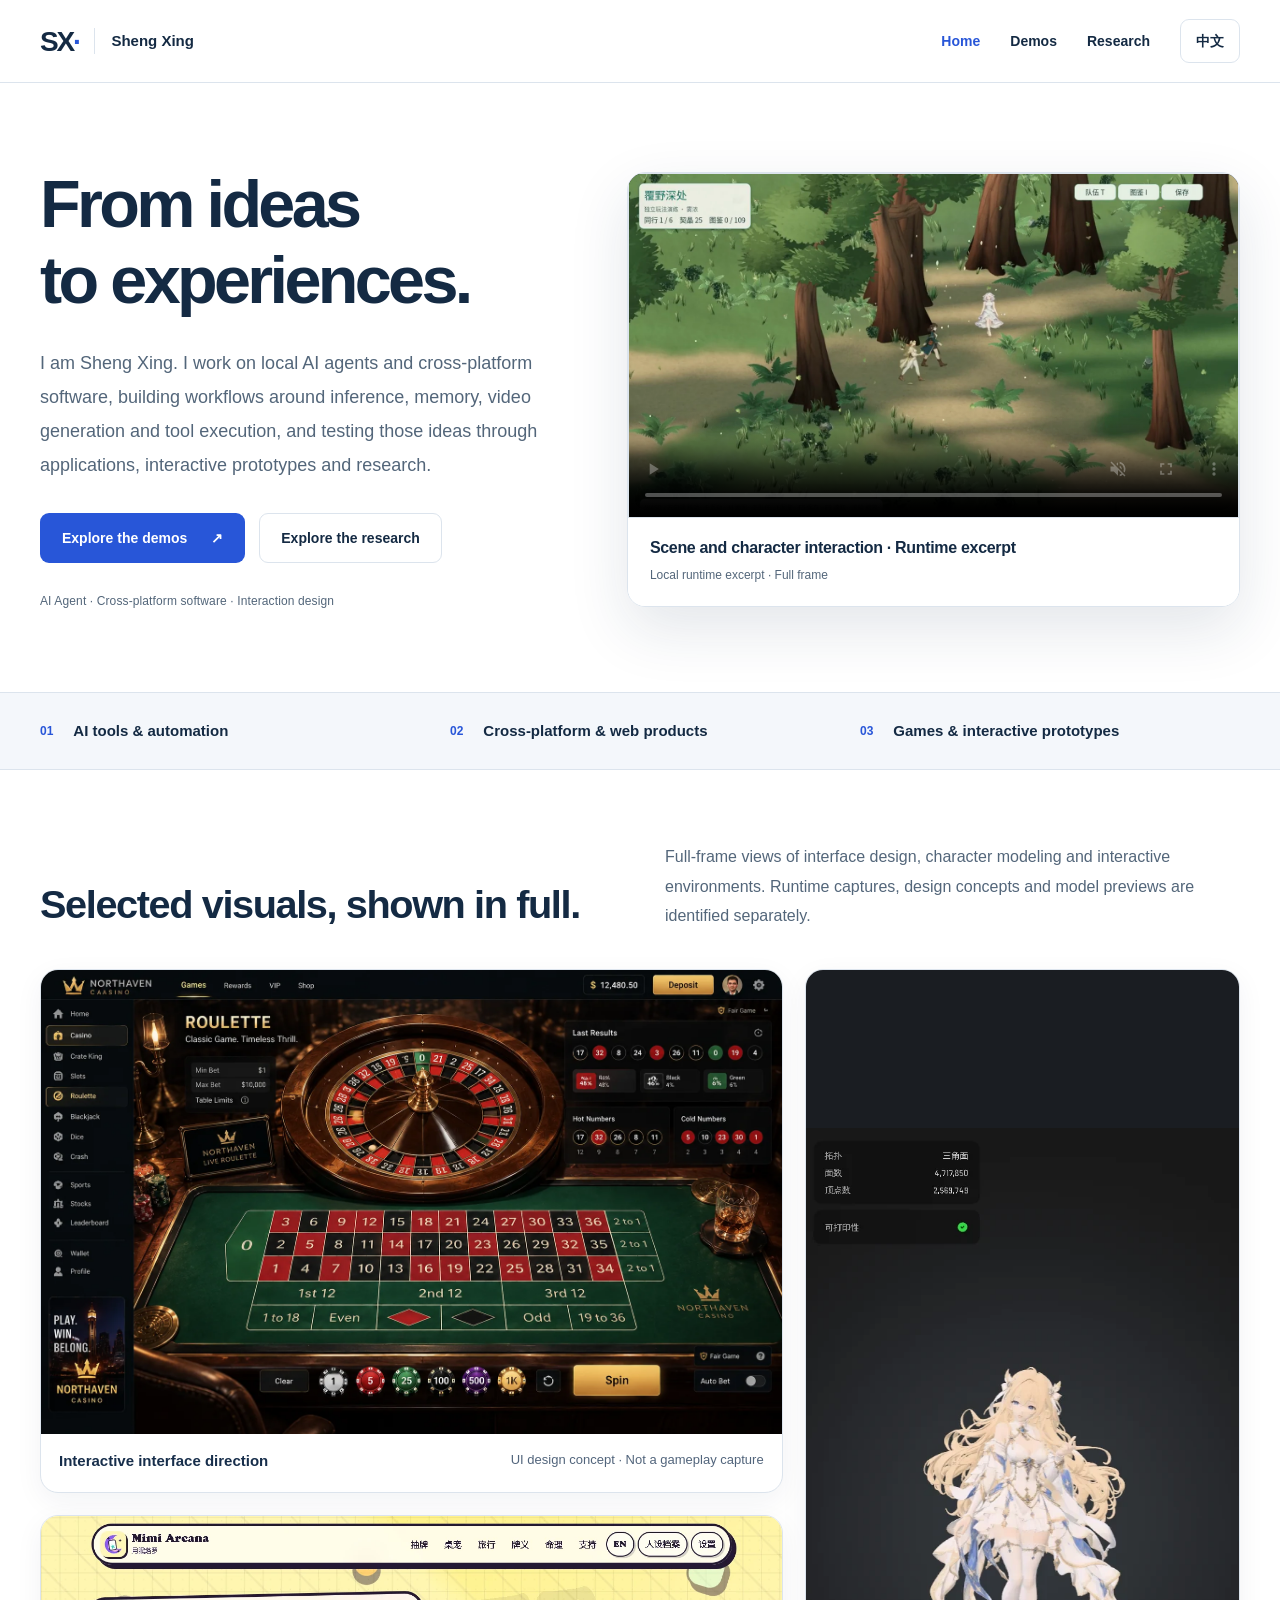
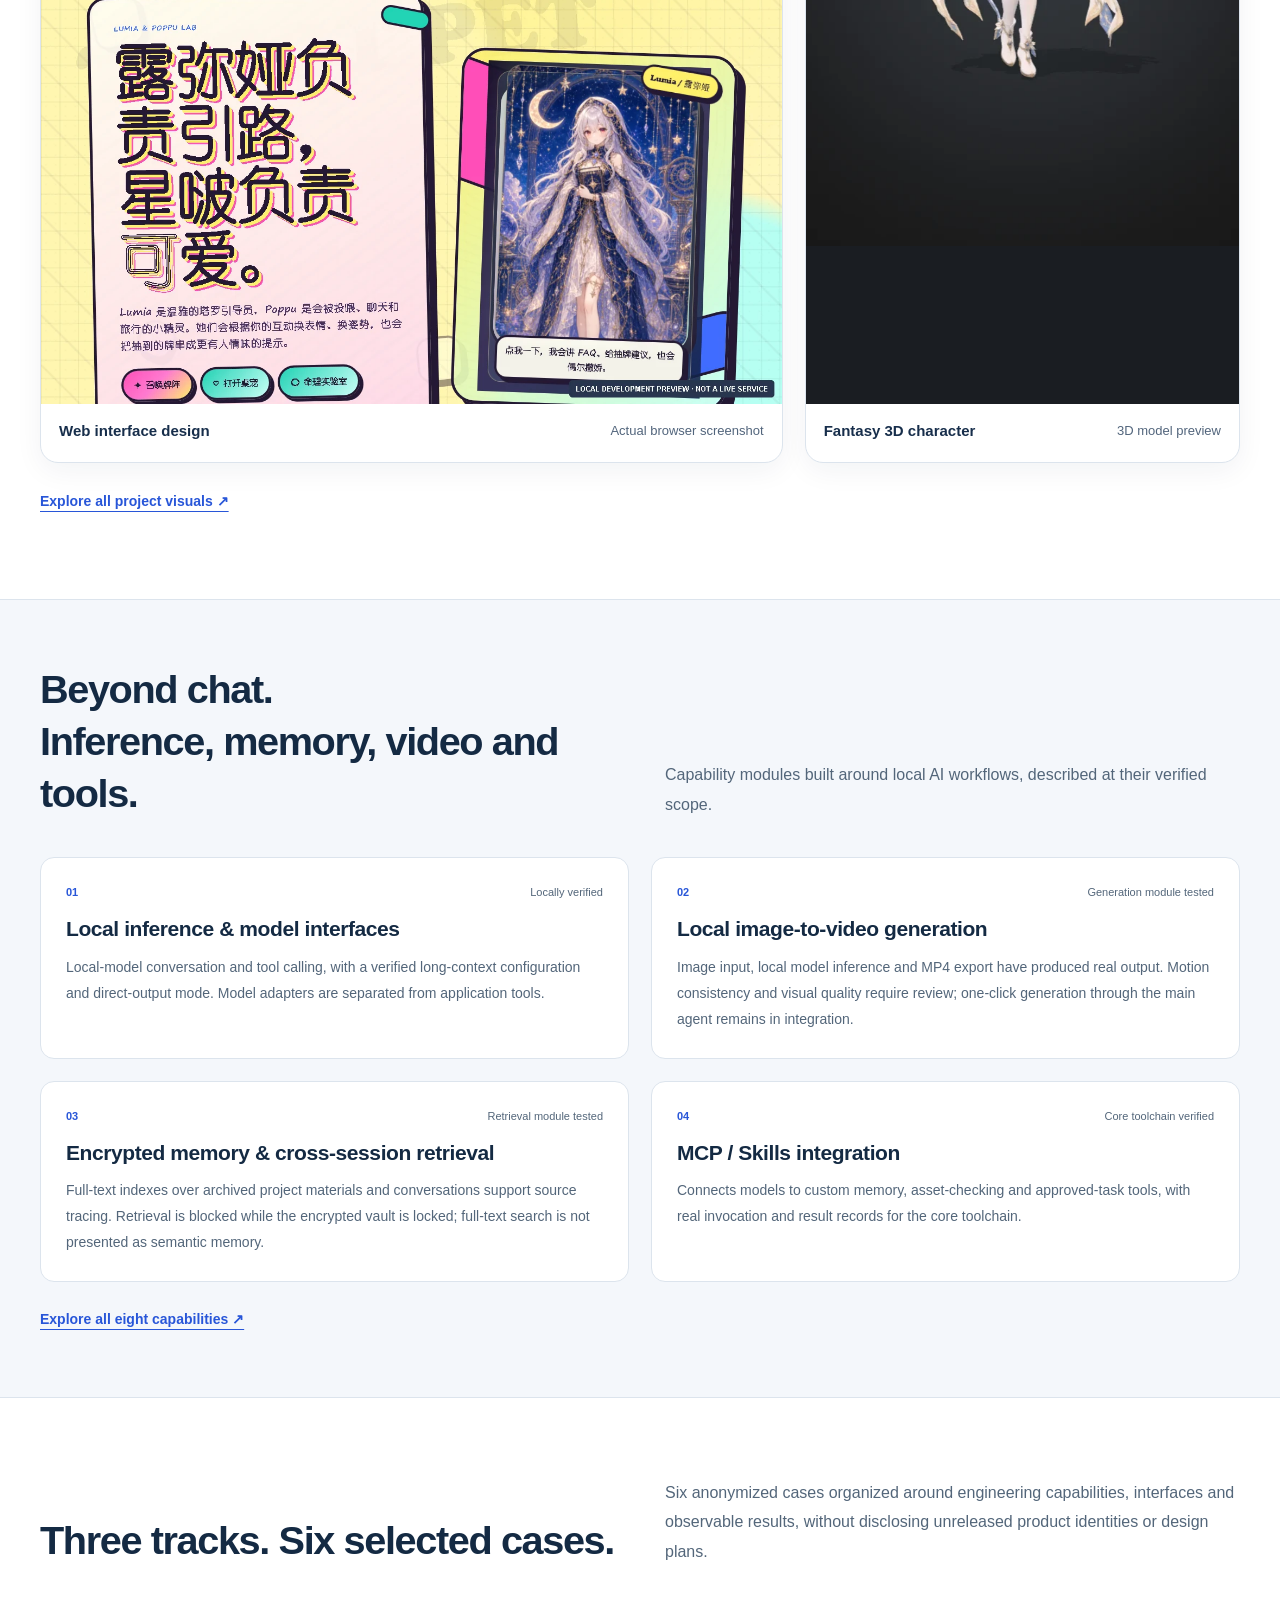
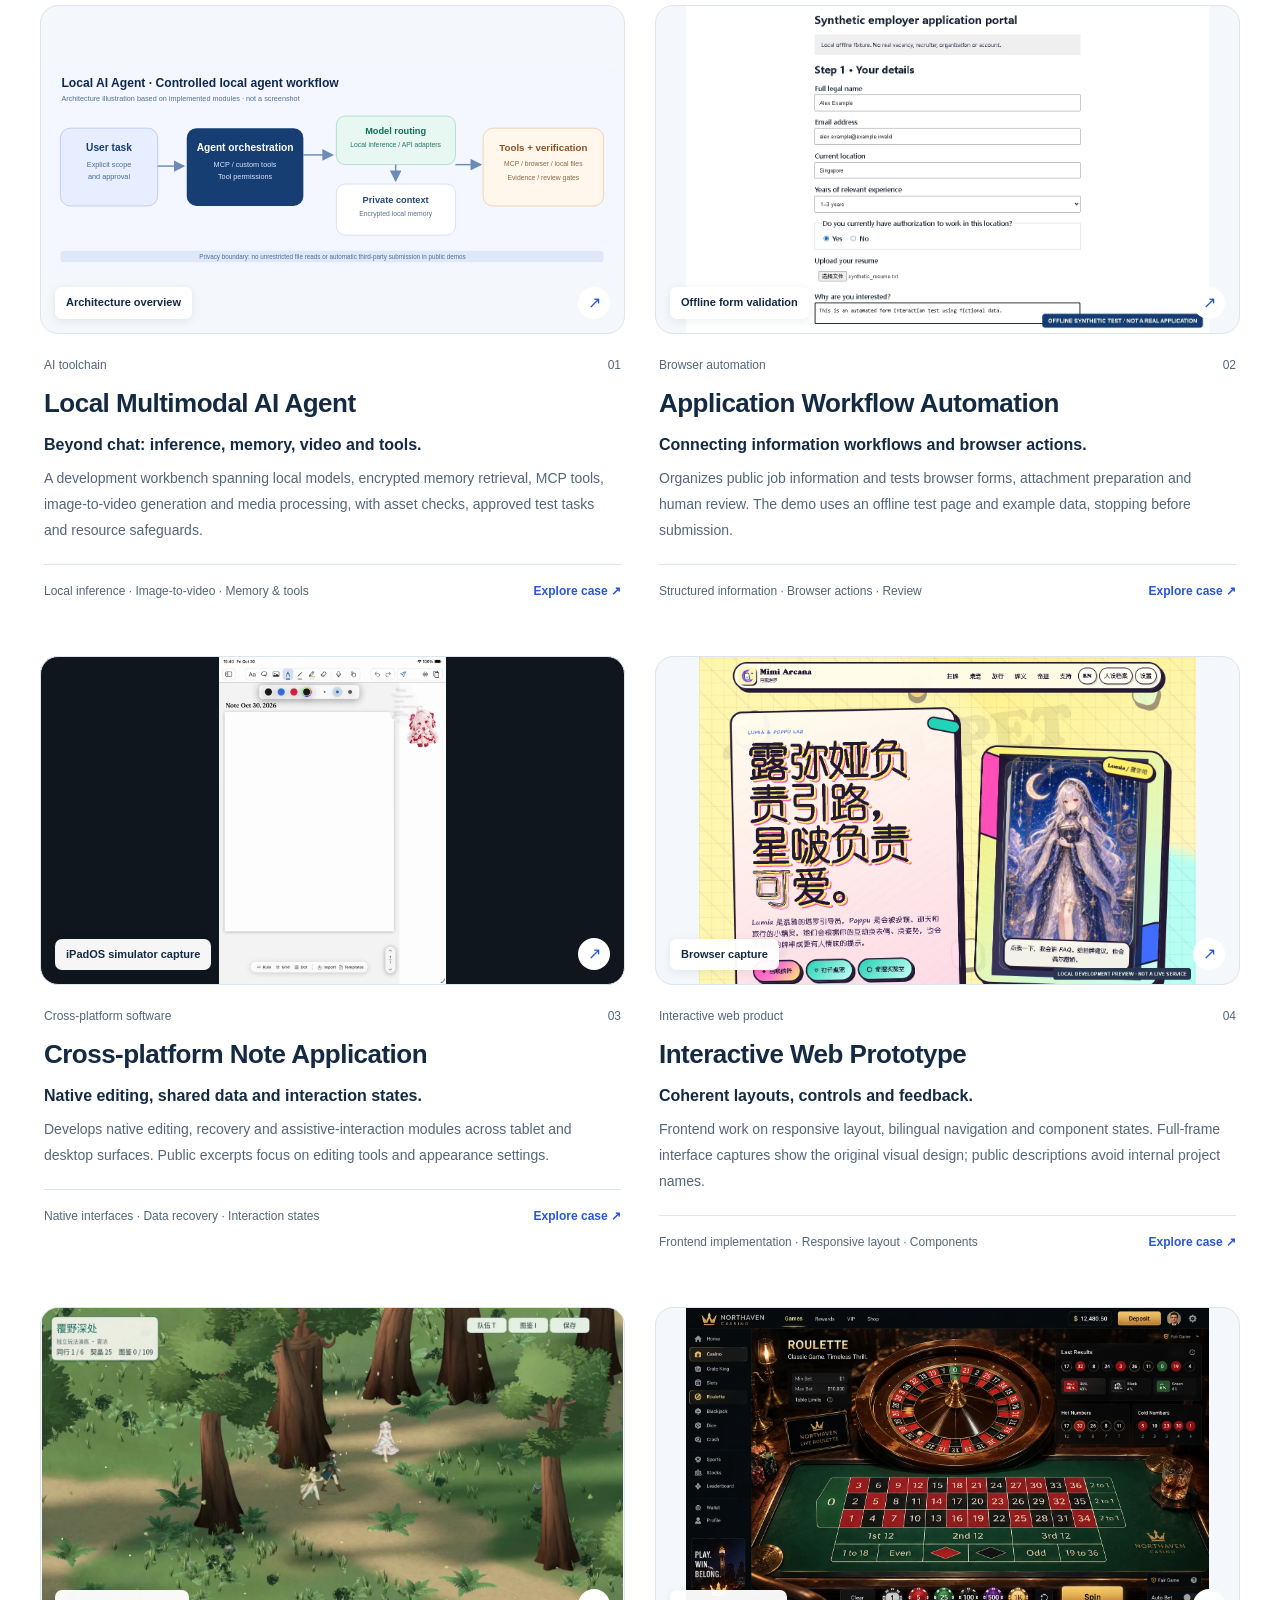
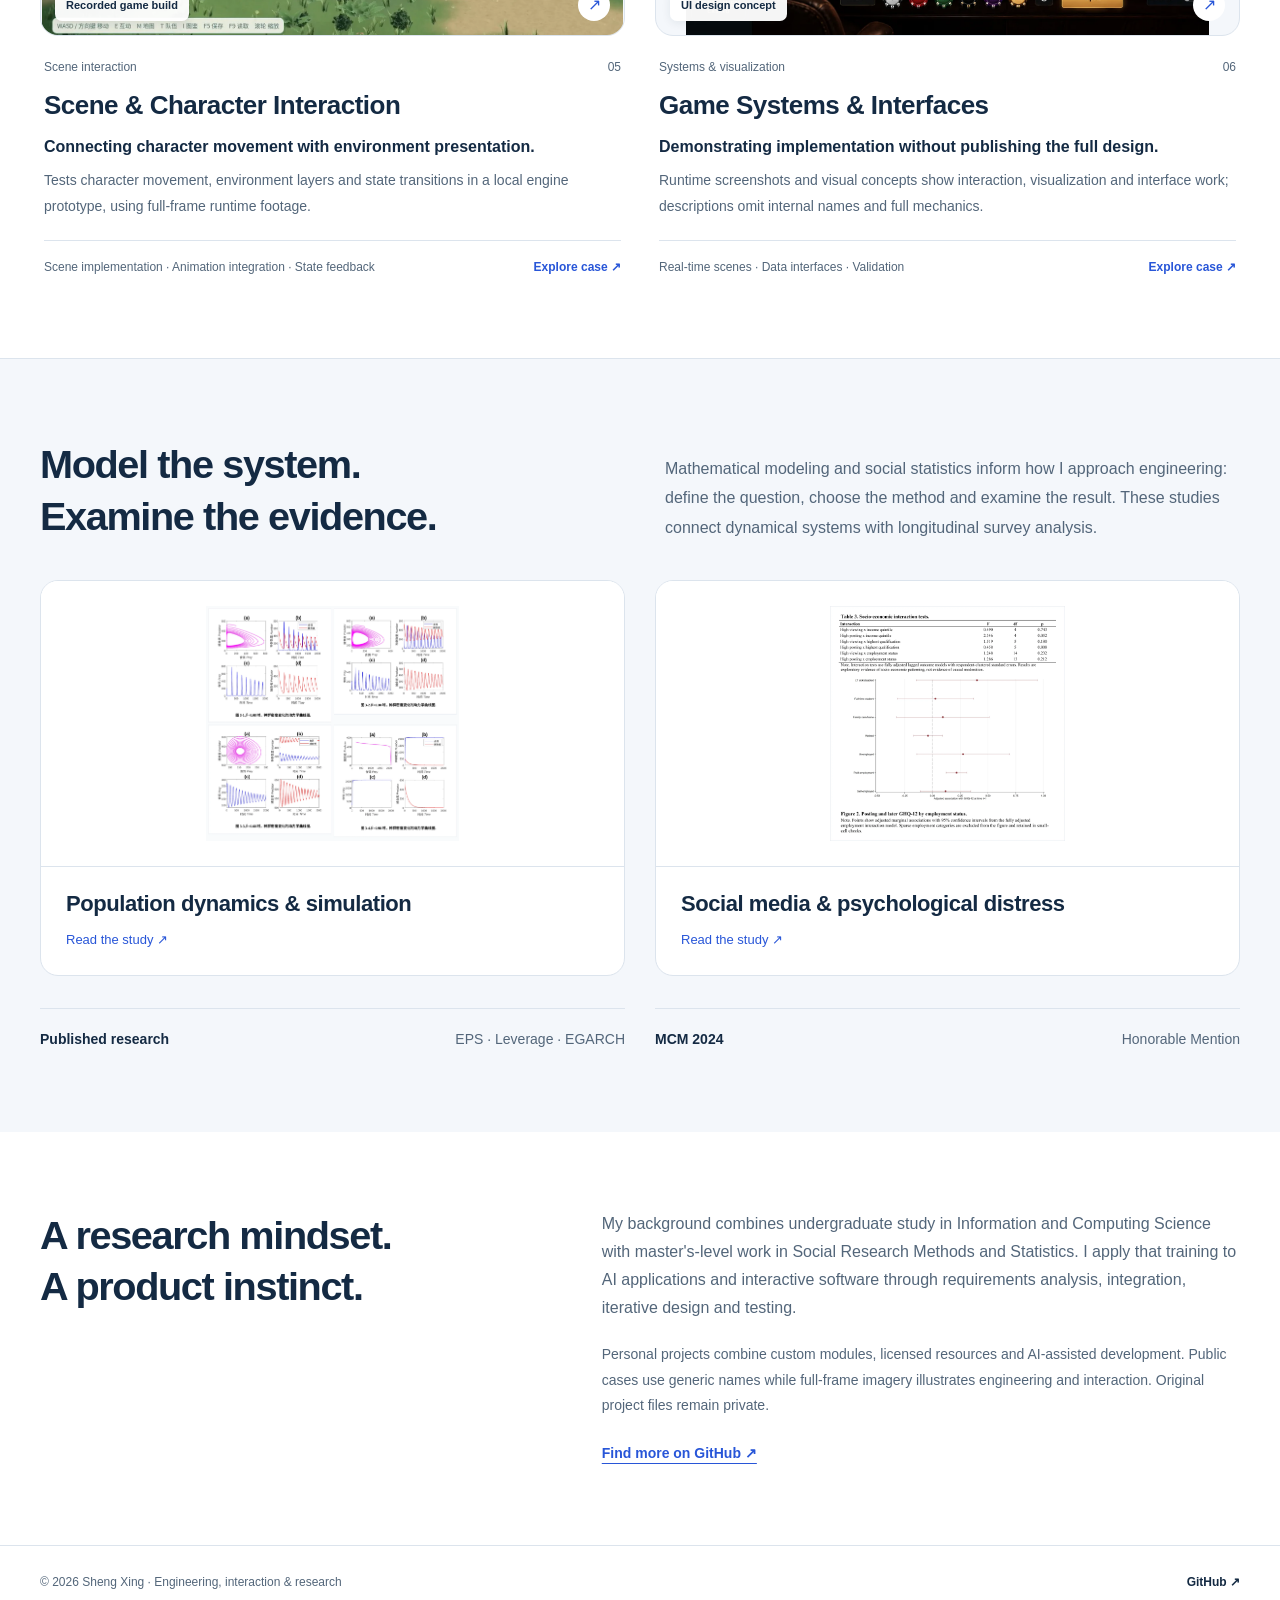
==== index.html @ dfe5b597 "Refresh full-frame assets without stale browser cache" ====
<!doctype html>
<html lang="en"><head>
<meta charset="utf-8"><meta name="viewport" content="width=device-width,initial-scale=1"><meta name="color-scheme" content="light">
<meta name="referrer" content="strict-origin-when-cross-origin"><meta name="description" content="I am Sheng Xing. I work on local AI agents and cross-platform software, building workflows around inference, memory, video generation and tool execution, and testing those ideas through applications, interactive prototypes and research."><title>Sheng Xing | AI Agents, Software &amp; Interactive Work</title>
<link rel="canonical" href="https://derpytdm520.github.io/index.html">
<link rel="alternate" hreflang="zh-CN" href="https://derpytdm520.github.io/zh.html"><link rel="alternate" hreflang="en" href="https://derpytdm520.github.io/index.html">
<link rel="stylesheet" href="assets/portfolio-v7.css"><script defer src="assets/portfolio-v6.js"></script>
</head><body class="page-home">
<a class="skip-link" href="#main">Skip to content</a>
<header class="site-header"><div class="container header-inner"><a class="brand" href="index.html" aria-label="Sheng Xing — Home"><span class="brand-mark">SX<span>·</span></span><span class="brand-name">Sheng Xing</span></a>
<nav aria-label="Primary navigation"><a href="index.html" aria-current="page">Home</a><a href="demos.html">Demos</a><a href="academic.html">Research</a><a class="language" data-language href="zh.html" lang="zh-CN">中文</a></nav></div></header>
<main id="main"><section class="home-hero container"><div class="hero-copy"><h1>From ideas<br>to experiences.</h1><p class="lead">I am Sheng Xing. I work on local AI agents and cross-platform software, building workflows around inference, memory, video generation and tool execution, and testing those ideas through applications, interactive prototypes and research.</p><div class="actions"><a class="button primary" href="demos.html">Explore the demos<span aria-hidden="true">↗</span></a><a class="button secondary" href="academic.html">Explore the research</a></div><p class="hero-byline">AI Agent · Cross-platform software · Interaction design</p></div><div class="hero-work"><figure class="media-figure video-figure hero-video"><div class="video-shell"><video controls playsinline muted preload="metadata" poster="assets/media/scene-motion-poster.webp?v=full7" aria-label="Scene and character interaction · Runtime excerpt"><source src="assets/media/scene-motion.mp4?v=full7" type="video/mp4">This browser cannot play the video.</video></div><figcaption><h3>Scene and character interaction · Runtime excerpt</h3><p>Local runtime excerpt · Full frame</p></figcaption></figure></div></section><div class="track-band"><div class="container tracks"><div><span>01</span><p>AI tools &amp; automation</p></div><div><span>02</span><p>Cross-platform &amp; web products</p></div><div><span>03</span><p>Games &amp; interactive prototypes</p></div></div></div><section class="visual-wall" id="visual-work"><div class="container">
      <div class="section-heading"><h2>Selected visuals, shown in full.</h2><p>Full-frame views of interface design, character modeling and interactive environments. Runtime captures, design concepts and model previews are identified separately.</p></div>
      <div class="visual-wall-grid">
      <figure class="visual-highlight spotlight">
  <button class="zoom-trigger" type="button" data-zoom-image="assets/media/visual-concept.webp?v=full7" data-zoom-alt="Interactive interface direction" aria-label="Interactive interface direction">
    <img src="assets/media/visual-concept.webp?v=full7" loading="lazy" decoding="async" alt="Interactive interface direction">
    <span class="zoom-label" aria-hidden="true">↗</span>
  </button><figcaption><strong>Interactive interface direction</strong><span>UI design concept · Not a gameplay capture</span></figcaption></figure>
      <figure class="visual-highlight model-solo">
  <button class="zoom-trigger" type="button" data-zoom-image="assets/media/model-01.webp?v=full7" data-zoom-alt="Fantasy 3D character" aria-label="Fantasy 3D character">
    <img src="assets/media/model-01.webp?v=full7" loading="lazy" decoding="async" alt="Fantasy 3D character">
    <span class="zoom-label" aria-hidden="true">↗</span>
  </button><figcaption><strong>Fantasy 3D character</strong><span>3D model preview</span></figcaption></figure>
      <figure class="visual-highlight browser-visual">
  <button class="zoom-trigger" type="button" data-zoom-image="assets/media/web-landing.webp?v=full7" data-zoom-alt="Web interface design" aria-label="Web interface design">
    <img src="assets/media/web-landing.webp?v=full7" loading="lazy" decoding="async" alt="Web interface design">
    <span class="zoom-label" aria-hidden="true">↗</span>
  </button><figcaption><strong>Web interface design</strong><span>Actual browser screenshot</span></figcaption></figure>
      </div>
      <a class="text-link" href="demos.html#game-systems">Explore all project visuals ↗</a>
    </div></section><section class="capability-section" id="capability-preview"><div class="container"><div class="section-heading"><h2>Beyond chat.<br>Inference, memory, video and tools.</h2><p>Capability modules built around local AI workflows, described at their verified scope.</p></div><div class="capability-grid"><article class="capability" data-capability="local-inference"><div class="capability-top"><span>01</span><p>Locally verified</p></div><h3>Local inference &amp; model interfaces</h3><p>Local-model conversation and tool calling, with a verified long-context configuration and direct-output mode. Model adapters are separated from application tools.</p></article><article class="capability" data-capability="local-video"><div class="capability-top"><span>02</span><p>Generation module tested</p></div><h3>Local image-to-video generation</h3><p>Image input, local model inference and MP4 export have produced real output. Motion consistency and visual quality require review; one-click generation through the main agent remains in integration.</p></article><article class="capability" data-capability="private-memory"><div class="capability-top"><span>03</span><p>Retrieval module tested</p></div><h3>Encrypted memory &amp; cross-session retrieval</h3><p>Full-text indexes over archived project materials and conversations support source tracing. Retrieval is blocked while the encrypted vault is locked; full-text search is not presented as semantic memory.</p></article><article class="capability" data-capability="tool-integration"><div class="capability-top"><span>04</span><p>Core toolchain verified</p></div><h3>MCP / Skills integration</h3><p>Connects models to custom memory, asset-checking and approved-task tools, with real invocation and result records for the core toolchain.</p></article></div><a class="text-link" href="demos.html#agent-capabilities">Explore all eight capabilities ↗</a></div></section><section class="content-section" id="projects"><div class="container"><div class="section-heading"><h2>Three tracks. Six selected cases.</h2><p>Six anonymized cases organized around engineering capabilities, interfaces and observable results, without disclosing unreleased product identities or design plans.</p></div><div class="project-grid"><article class="project"><a class="project-preview" href="demos.html#agent" aria-label="Local Multimodal AI Agent"><img src="assets/media/agent-architecture.svg?v=full7" alt="Local AI agent overview: models, memory, tools and checks" loading="lazy" decoding="async"><span class="media-type">Architecture overview</span><span class="preview-arrow" aria-hidden="true">↗</span></a><div class="project-body"><div class="project-meta"><span>AI toolchain</span><span>01</span></div><h3><a href="demos.html#agent">Local Multimodal AI Agent</a></h3><p class="project-headline">Beyond chat: inference, memory, video and tools.</p><p>A development workbench spanning local models, encrypted memory retrieval, MCP tools, image-to-video generation and media processing, with asset checks, approved test tasks and resource safeguards.</p><div class="project-bottom"><span>Local inference · Image-to-video · Memory &amp; tools</span><a href="demos.html#agent">Explore case <span aria-hidden="true">↗</span></a></div></div></article><article class="project"><a class="project-preview" href="demos.html#automation" aria-label="Application Workflow Automation"><img src="assets/media/automation-form.webp?v=full7" alt="Offline form-preparation workflow example" loading="lazy" decoding="async"><span class="media-type">Offline form validation</span><span class="preview-arrow" aria-hidden="true">↗</span></a><div class="project-body"><div class="project-meta"><span>Browser automation</span><span>02</span></div><h3><a href="demos.html#automation">Application Workflow Automation</a></h3><p class="project-headline">Connecting information workflows and browser actions.</p><p>Organizes public job information and tests browser forms, attachment preparation and human review. The demo uses an offline test page and example data, stopping before submission.</p><div class="project-bottom"><span>Structured information · Browser actions · Review</span><a href="demos.html#automation">Explore case <span aria-hidden="true">↗</span></a></div></div></article><article class="project"><a class="project-preview portrait-preview" href="demos.html#apps" aria-label="Cross-platform Note Application"><img src="assets/media/tablet-interaction-poster.webp?v=full7" alt="Native editor · Full-frame screenshot and appearance settings" loading="lazy" decoding="async"><span class="media-type">iPadOS simulator capture</span><span class="preview-arrow" aria-hidden="true">↗</span></a><div class="project-body"><div class="project-meta"><span>Cross-platform software</span><span>03</span></div><h3><a href="demos.html#apps">Cross-platform Note Application</a></h3><p class="project-headline">Native editing, shared data and interaction states.</p><p>Develops native editing, recovery and assistive-interaction modules across tablet and desktop surfaces. Public excerpts focus on editing tools and appearance settings.</p><div class="project-bottom"><span>Native interfaces · Data recovery · Interaction states</span><a href="demos.html#apps">Explore case <span aria-hidden="true">↗</span></a></div></div></article><article class="project"><a class="project-preview" href="demos.html#web" aria-label="Interactive Web Prototype"><img src="assets/media/web-landing.webp?v=full7" alt="Full-frame web interface and components" loading="lazy" decoding="async"><span class="media-type">Browser capture</span><span class="preview-arrow" aria-hidden="true">↗</span></a><div class="project-body"><div class="project-meta"><span>Interactive web product</span><span>04</span></div><h3><a href="demos.html#web">Interactive Web Prototype</a></h3><p class="project-headline">Coherent layouts, controls and feedback.</p><p>Frontend work on responsive layout, bilingual navigation and component states. Full-frame interface captures show the original visual design; public descriptions avoid internal project names.</p><div class="project-bottom"><span>Frontend implementation · Responsive layout · Components</span><a href="demos.html#web">Explore case <span aria-hidden="true">↗</span></a></div></div></article><article class="project"><a class="project-preview" href="demos.html#games" aria-label="Scene &amp; Character Interaction"><img src="assets/media/scene-preview.webp?v=full7" alt="Full-frame real-time scene interaction" loading="lazy" decoding="async"><span class="media-type">Recorded game build</span><span class="preview-arrow" aria-hidden="true">↗</span></a><div class="project-body"><div class="project-meta"><span>Scene interaction</span><span>05</span></div><h3><a href="demos.html#games">Scene &amp; Character Interaction</a></h3><p class="project-headline">Connecting character movement with environment presentation.</p><p>Tests character movement, environment layers and state transitions in a local engine prototype, using full-frame runtime footage.</p><div class="project-bottom"><span>Scene implementation · Animation integration · State feedback</span><a href="demos.html#games">Explore case <span aria-hidden="true">↗</span></a></div></div></article><article class="project"><a class="project-preview" href="demos.html#game-systems" aria-label="Game Systems &amp; Interfaces"><img src="assets/media/visual-concept.webp?v=full7" alt="Full-frame data interface screenshot" loading="lazy" decoding="async"><span class="media-type">UI design concept</span><span class="preview-arrow" aria-hidden="true">↗</span></a><div class="project-body"><div class="project-meta"><span>Systems &amp; visualization</span><span>06</span></div><h3><a href="demos.html#game-systems">Game Systems &amp; Interfaces</a></h3><p class="project-headline">Demonstrating implementation without publishing the full design.</p><p>Runtime screenshots and visual concepts show interaction, visualization and interface work; descriptions omit internal names and full mechanics.</p><div class="project-bottom"><span>Real-time scenes · Data interfaces · Validation</span><a href="demos.html#game-systems">Explore case <span aria-hidden="true">↗</span></a></div></div></article></div></div></section><section class="research-band" id="research"><div class="container"><div class="section-heading"><h2>Model the system.<br>Examine the evidence.</h2><p>Mathematical modeling and social statistics inform how I approach engineering: define the question, choose the method and examine the result. These studies connect dynamical systems with longitudinal survey analysis.</p></div><div class="research-cards"><a class="research-preview" href="academic.html#srtp"><img src="assets/research/research-srtp-07.webp" loading="lazy" alt="Population dynamics &amp; simulation"><div><h3>Population dynamics &amp; simulation</h3><span>Read the study ↗</span></div></a><a class="research-preview" href="academic.html#ukhls"><img src="assets/research/research-msc-05.webp" loading="lazy" alt="Social media &amp; psychological distress"><div><h3>Social media &amp; psychological distress</h3><span>Read the study ↗</span></div></a></div><div class="recognition-row"><a href="academic.html#publication"><strong>Published research</strong><span>EPS · Leverage · EGARCH</span></a><a href="academic.html#recognition"><strong>MCM 2024</strong><span>Honorable Mention</span></a></div></div></section><section class="about-section container" id="about"><h2>A research mindset. A product instinct.</h2><div><p>My background combines undergraduate study in Information and Computing Science with master&#x27;s-level work in Social Research Methods and Statistics. I apply that training to AI applications and interactive software through requirements analysis, integration, iterative design and testing.</p><p class="small-copy">Personal projects combine custom modules, licensed resources and AI-assisted development. Public cases use generic names while full-frame imagery illustrates engineering and interaction. Original project files remain private.</p><a class="text-link" href="https://github.com/DerpyTDM520" target="_blank" rel="noopener noreferrer">Find more on GitHub ↗</a></div></section></main><footer class="site-footer"><div class="container footer-inner"><span>© 2026 Sheng Xing · Engineering, interaction & research</span><a href="https://github.com/DerpyTDM520" target="_blank" rel="noopener noreferrer">GitHub <span aria-hidden="true">↗</span></a></div></footer>
<dialog class="lightbox" id="image-lightbox" aria-label="Image preview"><div class="lightbox-controls"><button type="button" data-size-toggle aria-pressed="false">Original size</button><button type="button" data-close-lightbox aria-label="Close image preview">Close ×</button></div><div class="lightbox-scroll"><img alt=""></div><p class="lightbox-caption"></p></dialog>
</body></html>
---- assets/portfolio-v7.css ----
/* Shared presentation for the bilingual portfolio. No external font requests. */
:root{--ink:#142a43;--muted:#53667a;--accent:#2856d8;--line:#dce4ed;--paper:#fff;--soft:#f4f7fb;--radius:18px;--font:"Inter","Segoe UI","PingFang SC","Microsoft YaHei",Arial,sans-serif}
*{box-sizing:border-box}html{scroll-behavior:smooth;scroll-padding-top:110px}body{margin:0;background:var(--paper);color:var(--ink);font:16px/1.75 var(--font);-webkit-font-smoothing:antialiased}img,video{max-width:100%}img{height:auto}button,a{-webkit-tap-highlight-color:transparent}button{font:inherit}a{color:inherit;text-decoration:none}a:hover{color:var(--accent)}button,a{touch-action:manipulation}a:focus-visible,button:focus-visible,summary:focus-visible,video:focus-visible{outline:3px solid #2856d8;outline-offset:5px}h1,h2,h3,p,figure{margin:0}h1,h2,h3{text-wrap:balance}p{overflow-wrap:break-word}h1{font-size:clamp(42px,5.2vw,76px);line-height:1.14;letter-spacing:-.055em;font-weight:750}h2{font-size:clamp(29px,3.1vw,43px);line-height:1.3;letter-spacing:-.035em;font-weight:720}h3{font-size:24px;line-height:1.4;letter-spacing:-.02em}.container{width:min(1240px,calc(100% - 80px));margin-inline:auto}.skip-link{position:fixed;top:-100px;left:20px;z-index:100;padding:12px;background:white}.skip-link:focus{top:10px}.site-header{position:sticky;top:0;background:rgba(255,255,255,.97);border-bottom:1px solid var(--line);z-index:40}.header-inner{display:flex;align-items:center;justify-content:space-between;min-height:82px;gap:24px}.brand{display:flex;align-items:center;gap:16px;flex:none}.brand-mark{font-size:28px;font-weight:850;letter-spacing:-.08em}.brand-mark span{color:var(--accent)}.brand-name{font-size:15px;font-weight:600;border-left:1px solid var(--line);padding-left:16px}.site-header nav{display:flex;align-items:center;gap:30px;font-size:14px;font-weight:600}.site-header nav a{display:flex;min-height:44px;align-items:center;white-space:nowrap}.site-header nav a[aria-current]{color:var(--accent)}.site-header .language{border:1px solid var(--line);padding:0 15px;border-radius:9px;color:var(--ink)}
.lead{font-size:18px;line-height:1.9;color:var(--muted)}.small-copy{font-size:14px;line-height:1.85;color:var(--muted)}.actions{display:flex;gap:14px;flex-wrap:wrap;margin-top:30px}.button{display:inline-flex;align-items:center;justify-content:center;gap:24px;min-height:50px;padding:12px 21px;border-radius:9px;border:1px solid transparent;font-size:14px;font-weight:650;transition:transform .18s ease,background-color .18s ease}.button:hover{transform:translateY(-2px)}.button.primary{background:var(--accent);color:#fff}.button.primary:hover{background:#2045b5}.button.secondary{border-color:var(--line);background:#fff}.button.light{background:white;color:var(--ink);flex-shrink:0}.text-link{font-size:14px;font-weight:650;color:var(--accent);text-decoration:underline;text-underline-offset:5px}
.home-hero{display:grid;grid-template-columns:.93fr 1.07fr;gap:54px;align-items:center;padding-block:84px 80px}.hero-copy .lead{margin-top:27px;max-width:540px}.hero-byline{font-size:12px;color:var(--muted);margin-top:28px;letter-spacing:.01em}.hero-work{min-width:0}.hero-video{box-shadow:0 22px 60px rgba(28,49,81,.12);border:1px solid var(--line);border-radius:var(--radius);overflow:hidden}.hero-video figcaption{background:#fff;padding:18px 22px}.hero-video figcaption h3{font-size:16px}.hero-video figcaption p{font-size:12px;margin-top:4px}.hero-video .video-shell{border-radius:0}.track-band{background:var(--soft);border-block:1px solid var(--line)}.tracks{display:grid;grid-template-columns:repeat(3,1fr);gap:30px;padding-block:25px}.tracks>div{display:flex;gap:20px;align-items:center}.tracks span{font:600 12px/1 var(--font);color:var(--accent)}.tracks p{font-size:15px;font-weight:650}.content-section{padding:80px 0;border-bottom:1px solid var(--line)}.section-heading{display:grid;grid-template-columns:1fr 1fr;align-items:end;gap:50px;margin-bottom:38px}.section-heading>p{font-size:16px;line-height:1.85;color:var(--muted)}.project-grid{display:grid;grid-template-columns:repeat(2,minmax(0,1fr));gap:54px 30px}.project{min-width:0}.project-preview{display:block;position:relative;aspect-ratio:16/9;background:var(--soft);border-radius:var(--radius);overflow:hidden;border:1px solid var(--line)}.project-preview>img{display:block;width:100%;height:100%;object-fit:contain;transition:transform .35s ease}.project-preview:hover>img{transform:scale(1.025)}.project-preview.portrait-preview{background:#10161e}.project-preview img[src$=".svg"]{padding:22px;background:#f5f8fc}.media-type{position:absolute;left:14px;bottom:14px;max-width:calc(100% - 70px);padding:6px 11px;border-radius:7px;background:rgba(255,255,255,.96);color:var(--ink);font-size:11px;font-weight:650;box-shadow:0 2px 10px #132b3f15}.preview-arrow{position:absolute;right:14px;bottom:14px;display:grid;place-items:center;width:32px;height:32px;border-radius:50%;background:white;color:var(--accent)}.project-body{padding:21px 4px 0}.project-meta{display:flex;justify-content:space-between;gap:10px;color:var(--muted);font-size:12px;margin-bottom:9px}.project-body h3{font-size:26px}.project-headline{font-weight:600;color:var(--ink);margin:10px 0 7px}.project-body>p:not(.project-headline){font-size:14px;line-height:1.85;color:var(--muted)}.project-bottom{display:flex;justify-content:space-between;gap:15px;align-items:flex-start;border-top:1px solid var(--line);padding-top:16px;margin-top:20px;font-size:12px}.project-bottom>span{color:var(--muted)}.project-bottom>a{font-weight:650;white-space:nowrap;color:var(--accent)}
.research-band{padding:80px 0;background:var(--soft)}.research-cards{display:grid;grid-template-columns:1fr 1fr;gap:30px}.research-preview{display:block;border-radius:var(--radius);overflow:hidden;background:white;border:1px solid var(--line)}.research-preview>img{width:100%;height:285px;object-fit:contain;display:block;padding:25px;background:#fff}.research-preview>div{padding:22px 25px;border-top:1px solid var(--line)}.research-preview h3{font-size:22px;margin-bottom:5px}.research-preview span{font-size:13px;color:var(--accent)}.recognition-row{display:grid;grid-template-columns:1fr 1fr;gap:30px;margin-top:32px}.recognition-row a{display:flex;justify-content:space-between;gap:15px;border-top:1px solid var(--line);padding-top:18px;font-size:14px}.recognition-row span{color:var(--muted)}.about-section{display:grid;grid-template-columns:.85fr 1.15fr;gap:90px;padding-block:78px}.about-section>div>p{color:var(--muted)}.about-section .small-copy{margin:20px 0}.site-footer{border-top:1px solid var(--line)}.footer-inner{display:flex;justify-content:space-between;gap:20px;padding-block:26px;color:var(--muted);font-size:12px}.footer-inner a{font-weight:650;color:var(--ink)}
.page-hero{display:grid;grid-template-columns:1fr 1fr;gap:64px;align-items:center;padding-block:76px 54px}.page-hero h1{font-size:clamp(38px,4.4vw,64px);line-height:1.2}.page-hero .small-copy{margin-top:18px}.section-nav{display:flex;gap:8px;flex-wrap:wrap;padding:0 0 20px;border-bottom:1px solid var(--line)}.section-nav a{padding:10px 18px;background:var(--soft);font-size:13px;border-radius:7px;min-height:44px}.section-nav a:hover{background:#eaf0ff}.section-number{font-size:12px;letter-spacing:.04em;color:var(--accent);margin-bottom:18px;font-weight:650}.media-grid{display:grid;grid-template-columns:repeat(2,minmax(0,1fr));gap:28px}.media-figure{min-width:0}.media-figure.full{grid-column:1/-1}.zoom-trigger{position:relative;display:block;cursor:zoom-in;width:100%;padding:0;border:1px solid var(--line);border-radius:var(--radius);overflow:hidden;background:var(--soft);color:var(--ink)}.zoom-trigger>img{display:block;width:100%;aspect-ratio:16/10;object-fit:contain}.zoom-label{position:absolute;bottom:12px;right:12px;font-size:11px;padding:5px 9px;background:rgba(255,255,255,.96);border-radius:6px;opacity:0;transition:opacity .15s ease}.zoom-trigger:hover .zoom-label,.zoom-trigger:focus-visible .zoom-label{opacity:1}.media-figure figcaption{padding:18px 3px 0}.media-figure figcaption h3{font-size:19px;line-height:1.5}.media-figure figcaption p{font-size:13px;color:var(--muted);line-height:1.8;margin-top:5px}.video-shell{border-radius:var(--radius);overflow:hidden;background:#101820;border:1px solid var(--line)}.video-shell video{display:block;width:100%;aspect-ratio:16/10;object-fit:contain}.hero-video video{aspect-ratio:16/9}.feature-grid{grid-template-columns:1.35fr .85fr;align-items:start}.feature-grid .video-shell video,.feature-grid .zoom-trigger>img{aspect-ratio:16/9}.portrait-pair{max-width:1000px;margin-inline:auto;gap:45px}.portrait .video-shell,.portrait .zoom-trigger{background:#10161c}.portrait video,.portrait .zoom-trigger>img{aspect-ratio:720/1036;height:560px;object-fit:contain}.diagram .zoom-trigger>img{padding:18px;background:#f5f8fc}.media-figure.full .zoom-trigger>img{max-height:650px;aspect-ratio:16/10}.section-footnote{color:var(--muted);font-size:13px;margin-top:26px;line-height:1.9;max-width:980px}.model-grid{display:grid;grid-template-columns:repeat(3,minmax(0,1fr));gap:24px}.model .zoom-trigger>img{height:470px;aspect-ratio:auto;background:#1b1e20;object-fit:contain}.model figcaption h3{font-size:19px}.callout{background:#142a43;color:white;padding:57px 0}.callout-inner{display:flex;align-items:center;justify-content:space-between;gap:50px}.callout h2{font-size:32px;max-width:840px}.callout p{font-size:15px;color:#ced9e7;margin-top:13px;max-width:780px}.credits{padding-block:28px;color:var(--muted);font-size:12px}.credits details{max-width:1000px}.credits summary{cursor:pointer;font-size:13px;min-height:44px;display:flex;align-items:center}.credits p{margin-top:10px}.credits a{text-decoration:underline;text-underline-offset:4px}
.study-section{border-top:1px solid var(--line);padding:68px 0 78px}.study-section:nth-of-type(3){background:var(--soft)}.study-type{font-size:12px;color:var(--accent);font-weight:650;letter-spacing:.02em;margin-bottom:15px}.study-section h2{max-width:1030px}.study-subtitle{font-size:16px;color:var(--muted);margin-top:15px;max-width:1060px;line-height:1.8}.institution{font-size:13px;color:var(--muted);margin-top:7px}.study-intro{font-size:17px;line-height:1.95;max-width:1050px;margin-top:27px;color:var(--muted)}.study-method{display:grid;grid-template-columns:repeat(3,1fr);gap:30px;margin:34px 0 39px}.study-method article{border-top:2px solid #cad6e5;padding-top:18px}.study-method h3{font-size:15px;margin-bottom:8px}.study-method p{font-size:14px;color:var(--muted);line-height:1.85}.scholarly-grid{display:grid;grid-template-columns:repeat(2,minmax(0,1fr));gap:30px}.scholar-figure .zoom-trigger>img{height:340px;aspect-ratio:auto;object-fit:contain;padding:18px;background:#fff}.scholar-figure figcaption h3{font-size:17px}.scholar-figure figcaption p{font-size:12px}.more-figures{border:1px solid var(--line);border-radius:12px;padding:0 22px 24px;margin-top:38px;background:var(--paper)}.more-figures:not([open]){padding-bottom:0}.more-figures summary{cursor:pointer;padding-block:18px;font-size:14px;font-weight:650;min-height:56px}.sample-stats{display:grid;grid-template-columns:repeat(3,1fr);max-width:860px;gap:30px;margin-top:30px}.sample-stats div{border-left:2px solid var(--accent);padding-left:20px}.sample-stats strong{display:block;font-size:32px;line-height:1.35;letter-spacing:-.03em}.sample-stats span{display:block;color:var(--muted);font-size:12px;margin-top:5px}.data-source{font-size:13px;color:var(--muted);margin-top:14px}.data-source a{text-decoration:underline;text-underline-offset:4px}.publication-section{padding:72px 0;border-top:1px solid var(--line)}.publication-grid{display:grid;grid-template-columns:1fr 1fr;gap:60px;margin-top:35px}.publication-grid>article>h3{font-size:26px}.publication-grid>article>p{color:var(--muted);margin:17px 0 22px;font-size:15px;line-height:1.85}.certificate .zoom-trigger img{height:250px;object-fit:contain;padding:16px;background:white}.certificate figcaption h3{font-size:15px}.certificate figcaption{margin-bottom:18px}.closing{display:flex;justify-content:space-between;gap:48px;align-items:center;padding-block:45px 70px}.closing>p{font-size:21px;line-height:1.7;max-width:850px}.closing .button{flex:none}
.lightbox{border:1px solid var(--line);padding:0;width:min(1500px,96vw);max-width:96vw;max-height:95vh;border-radius:14px;background:#111b28;color:white;box-shadow:0 15px 80px #0005}.lightbox::backdrop{background:rgba(7,14,25,.8)}.lightbox-controls{display:flex;gap:10px;justify-content:flex-end;padding:10px 14px;border-bottom:1px solid #405165}.lightbox-controls button{font-size:13px;font-weight:600;padding:8px 15px;min-height:42px;border:1px solid #607187;background:#233549;color:white;border-radius:7px;cursor:pointer}.lightbox-scroll{overflow:auto;max-height:78vh}.lightbox-scroll img{display:block;width:auto;max-width:100%;max-height:76vh;object-fit:contain;margin:auto}.lightbox.natural .lightbox-scroll img{max-width:none;max-height:none;margin:0 auto}.lightbox-caption{font-size:13px;line-height:1.5;padding:10px 16px;color:#dbe6f0}.lightbox button[aria-pressed="true"]{background:#2856d8}
@media(min-width:1500px){.home-hero{padding-block:102px 90px}.hero-copy .lead{font-size:19px}}
@media(max-width:1050px){.container{width:calc(100% - 52px)}.home-hero{gap:32px}.home-hero h1{font-size:52px}.hero-copy .lead{font-size:16px}.page-hero{gap:35px}.page-hero h1{font-size:48px}.section-heading{gap:32px}.feature-grid{grid-template-columns:1fr 1fr}.study-method{gap:20px}.model .zoom-trigger>img{height:390px}.about-section{gap:40px}.site-header nav{gap:22px}}
@media(max-width:760px){.container{width:calc(100% - 40px)}.header-inner{min-height:74px;gap:12px}.brand-name{display:none}.site-header nav{gap:16px;font-size:12px}.site-header .language{padding:0 10px;min-height:38px}.brand-mark{font-size:26px}.home-hero{grid-template-columns:1fr;padding-block:45px 44px;gap:32px}.home-hero h1{font-size:clamp(43px,8.4vw,62px)}.hero-copy .lead{font-size:16px;margin-top:20px;max-width:650px}.hero-byline{margin-top:21px}.actions{margin-top:24px;gap:10px}.button{font-size:13px;min-height:48px;padding:11px 16px;gap:12px}.tracks{gap:12px;padding-block:19px}.tracks>div{display:block}.tracks p{font-size:12px;line-height:1.6;margin-top:6px}.content-section{padding-block:50px}.section-heading{grid-template-columns:1fr;gap:16px;margin-bottom:28px}.section-heading>p{font-size:15px}.project-grid{grid-template-columns:1fr;gap:35px}.project-body{padding-top:17px}.project-body h3{font-size:24px}.project-headline{font-size:15px}.project-bottom{font-size:11px;gap:12px}.research-band{padding-block:50px}.research-cards{grid-template-columns:1fr;gap:24px}.research-preview>img{height:255px}.recognition-row{grid-template-columns:1fr;gap:20px}.about-section{grid-template-columns:1fr;padding-block:48px;gap:20px}.about-section p{font-size:15px}.footer-inner{font-size:11px;gap:15px}.page-hero{grid-template-columns:1fr;gap:25px;padding-block:43px 35px}.page-hero h1{font-size:clamp(36px,7.7vw,54px);letter-spacing:-.04em}.page-hero .lead{font-size:16px}.page-hero .small-copy{font-size:12px}.section-nav{gap:7px;padding-bottom:22px}.section-nav a{padding:9px 12px;font-size:12px}.media-grid,.feature-grid{grid-template-columns:1fr;gap:26px}.media-figure figcaption h3{font-size:18px}.portrait-pair{grid-template-columns:1fr 1fr;gap:18px}.portrait video,.portrait .zoom-trigger>img{height:380px}.portrait figcaption h3{font-size:16px}.portrait figcaption p{font-size:12px}.model-grid{grid-template-columns:1fr;gap:29px}.model .zoom-trigger>img{height:460px}.callout{padding-block:42px}.callout-inner{display:block}.callout h2{font-size:29px}.callout .button{margin-top:23px}.study-section{padding-block:45px}.study-subtitle{font-size:15px}.study-intro{font-size:16px;margin-top:22px}.study-method{grid-template-columns:1fr;gap:22px;margin-block:28px}.scholarly-grid{grid-template-columns:1fr;gap:26px}.scholar-figure .zoom-trigger>img{height:310px;padding:12px}.more-figures{padding-inline:15px}.more-figures summary{font-size:13px}.sample-stats{gap:15px}.sample-stats div{padding-left:12px}.sample-stats strong{font-size:27px}.sample-stats span{font-size:11px}.publication-section{padding-block:45px}.publication-grid{grid-template-columns:1fr;gap:42px}.closing{display:block;padding-block:30px 45px}.closing>p{font-size:19px}.closing .button{margin-top:24px}.zoom-label{opacity:1;font-size:10px}.lightbox-controls{padding:8px}.lightbox-controls button{font-size:12px;min-height:42px}.lightbox-caption{font-size:12px}}
@media(max-width:380px){.container{width:calc(100% - 30px)}.header-inner{flex-wrap:wrap;padding-block:10px;gap:0;min-height:86px}.brand{width:100%;justify-content:center}.brand-mark{font-size:22px;line-height:1.2}.site-header nav{width:100%;justify-content:space-between;gap:9px;font-size:12px}.site-header .language{padding:0 8px;min-height:34px}.site-header nav a{min-height:40px}.home-hero h1{font-size:40px}.page-hero h1{font-size:35px}.portrait-pair{grid-template-columns:1fr}.portrait video,.portrait .zoom-trigger>img{height:440px}.sample-stats{gap:9px}.sample-stats strong{font-size:23px}.sample-stats div{padding-left:9px}.sample-stats span{font-size:10px}.recognition-row a{flex-direction:column;gap:4px}.footer-inner{display:block}.footer-inner a{display:inline-block;margin-top:8px}}
@media(prefers-reduced-motion:reduce){html{scroll-behavior:auto}*,*::before,*::after{transition:none!important;animation:none!important}.button:hover,.project-preview:hover>img{transform:none}}

/* Keep the featured caption's spacing independent of the shared gallery captions. */
.hero-work .hero-video figcaption{padding:18px 22px 20px}
.hero-work .hero-video figcaption h3{font-size:16px;line-height:1.5}
.hero-work .hero-video figcaption p{font-size:12px;line-height:1.7;margin-top:5px}
@media(max-width:760px){.hero-work .hero-video figcaption{padding:16px 18px 18px}.hero-work .hero-video figcaption h3{font-size:15px}}

/* Capability index within the existing visual system. */
.capability-section{padding:64px 0;background:#f4f7fb;border-bottom:1px solid #dce4ed}.capability-grid{display:grid;grid-template-columns:repeat(2,minmax(0,1fr));gap:22px}.capability{background:white;padding:25px;border:1px solid #dce4ed;border-radius:14px;min-width:0}.capability-top{display:flex;justify-content:space-between;gap:14px;font-size:11px;color:#53667a;margin-bottom:12px}.capability-top>span{color:#2856d8;font-weight:700}.capability h3{font-size:21px;margin-bottom:10px;line-height:1.45}.capability>p{font-size:14px;line-height:1.85;color:#53667a}.capability-section .text-link{display:inline-block;margin-top:25px}.feature-grid .video-shell video,.feature-grid .zoom-trigger>img,.hero-video video{aspect-ratio:1000/380}.project-preview img[src$=".svg"]{padding:15px}.media-figure .zoom-trigger>img[src*="scene-"]{aspect-ratio:1000/380}.media-figure .zoom-trigger>img[src*="interface-chart"]{aspect-ratio:1280/555}@media(max-width:760px){.capability-section{padding:42px 0}.capability-grid{grid-template-columns:1fr;gap:16px}.capability{padding:21px}.capability h3{font-size:20px}}

/* Capability index within the existing visual system. */
.capability-section{padding:64px 0;background:#f4f7fb;border-bottom:1px solid #dce4ed}.capability-grid{display:grid;grid-template-columns:repeat(2,minmax(0,1fr));gap:22px}.capability{background:white;padding:25px;border:1px solid #dce4ed;border-radius:14px;min-width:0}.capability-top{display:flex;justify-content:space-between;gap:14px;font-size:11px;color:#53667a;margin-bottom:12px}.capability-top>span{color:#2856d8;font-weight:700}.capability h3{font-size:21px;margin-bottom:10px;line-height:1.45}.capability>p{font-size:14px;line-height:1.85;color:#53667a}.capability-section .text-link{display:inline-block;margin-top:25px}.feature-grid .video-shell video,.feature-grid .zoom-trigger>img,.hero-video video{aspect-ratio:1000/380}.project-preview img[src$=".svg"]{padding:15px}.media-figure .zoom-trigger>img[src*="scene-"]{aspect-ratio:1000/380}.media-figure .zoom-trigger>img[src*="interface-chart"]{aspect-ratio:1280/555}@media(max-width:760px){.capability-section{padding:42px 0}.capability-grid{grid-template-columns:1fr;gap:16px}.capability{padding:21px}.capability h3{font-size:20px}}

/* V7: full-frame media presentation. Render each asset at its native aspect ratio. */
.video-shell video,.hero-video video,.feature-grid .video-shell video,
.portrait video,.media-grid video{width:100%;height:auto;aspect-ratio:auto;max-height:none;object-fit:contain;background:#101820}
.zoom-trigger>img,.feature-grid .zoom-trigger>img,.media-figure.full .zoom-trigger>img,
.media-figure .zoom-trigger>img[src*="scene-"],.media-figure .zoom-trigger>img[src*="interface-chart"],
.portrait .zoom-trigger>img{width:100%;height:auto;aspect-ratio:auto;max-height:none;object-fit:contain}
.project-preview>img{object-fit:contain}
.model .zoom-trigger>img{width:100%;height:470px;object-fit:contain;max-height:none;aspect-ratio:auto}
.visual-wall{padding:72px 0 84px;background:#fff;border-bottom:1px solid #dce4ed}
.visual-wall-grid{display:grid;grid-template-columns:1.45fr .85fr;grid-template-rows:minmax(290px,auto) minmax(290px,auto);gap:22px}
.visual-highlight{min-width:0;border:1px solid #dce4ed;border-radius:18px;overflow:hidden;background:#fff;display:flex;flex-direction:column;box-shadow:0 8px 28px rgba(17,43,76,.055)}
.visual-highlight .zoom-trigger{border:0;border-radius:0;display:flex;flex:1;min-height:0;align-items:center;justify-content:center;background:#f3f6fa}
.visual-highlight .zoom-trigger img{display:block;width:100%;height:100%;max-height:100%;object-fit:contain;aspect-ratio:auto}
.visual-highlight .zoom-trigger:hover img{transform:none}
.visual-highlight.model-solo{grid-column:2;grid-row:1/3}
.visual-highlight.model-solo .zoom-trigger{background:#1a1d22}
.visual-highlight figcaption{display:flex;justify-content:space-between;align-items:center;gap:12px;flex-wrap:wrap;padding:14px 18px 18px;font-size:13px;color:#52657c}
.visual-highlight figcaption strong{font-size:15px;color:#172e4b}
.visual-wall .text-link{display:inline-block;margin-top:26px}
.web-full-preview,.concept-full-preview{margin-top:29px}
.web-full-preview .visual-highlight .zoom-trigger img,
.concept-full-preview .visual-highlight .zoom-trigger img{height:auto;max-height:760px;width:100%;object-fit:contain}
.web-full-preview .visual-highlight .zoom-trigger,.concept-full-preview .visual-highlight .zoom-trigger{height:auto;min-height:0}
@media(max-width:760px){
 .visual-wall{padding:46px 0 56px}
 .visual-wall-grid{grid-template-columns:1fr;grid-template-rows:auto;gap:20px}
 .visual-highlight.model-solo{grid-column:auto;grid-row:auto}
 .visual-highlight .zoom-trigger{flex:none}
 .visual-highlight .zoom-trigger img{height:auto;max-height:490px}
 .visual-highlight.model-solo .zoom-trigger img{height:auto;max-height:650px}
 .portrait video,.portrait .zoom-trigger>img{height:auto;max-height:none}
 .model .zoom-trigger>img{height:auto;max-height:680px}
 .visual-highlight figcaption{align-items:flex-start}
}
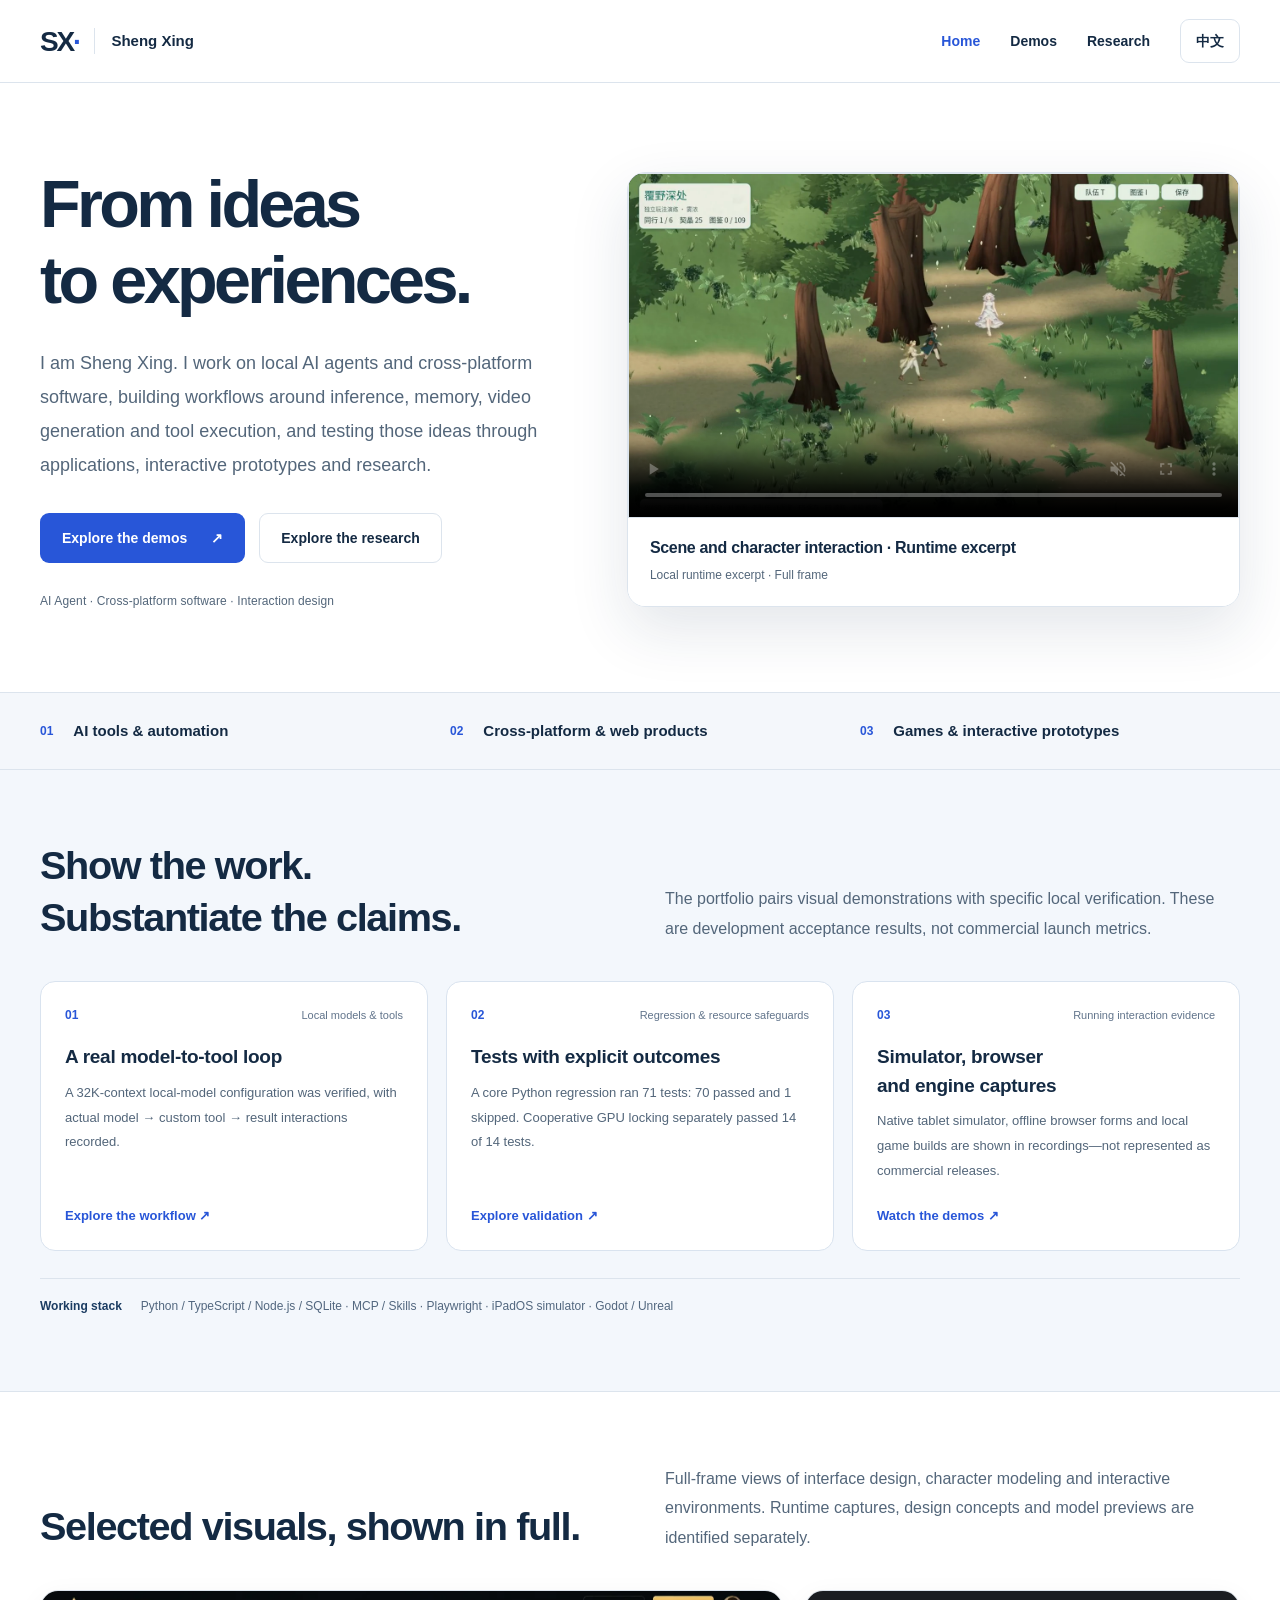
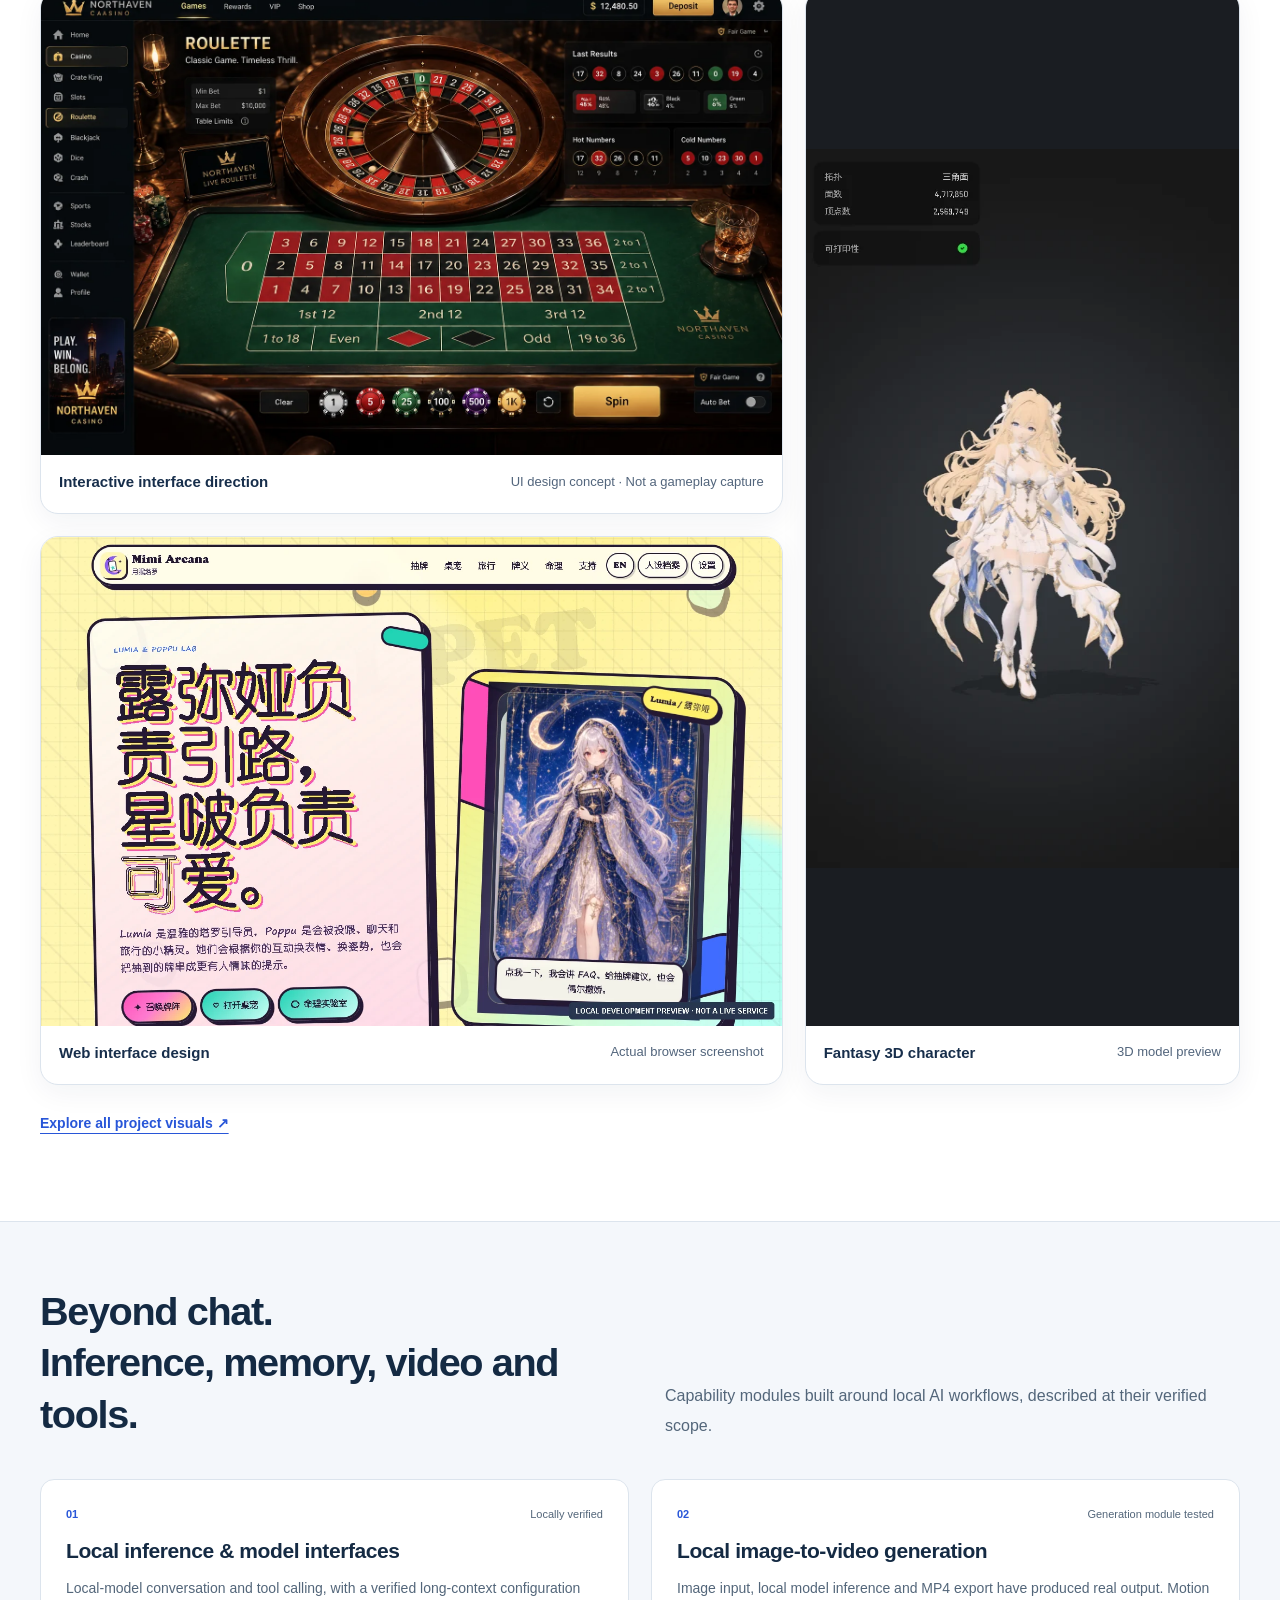
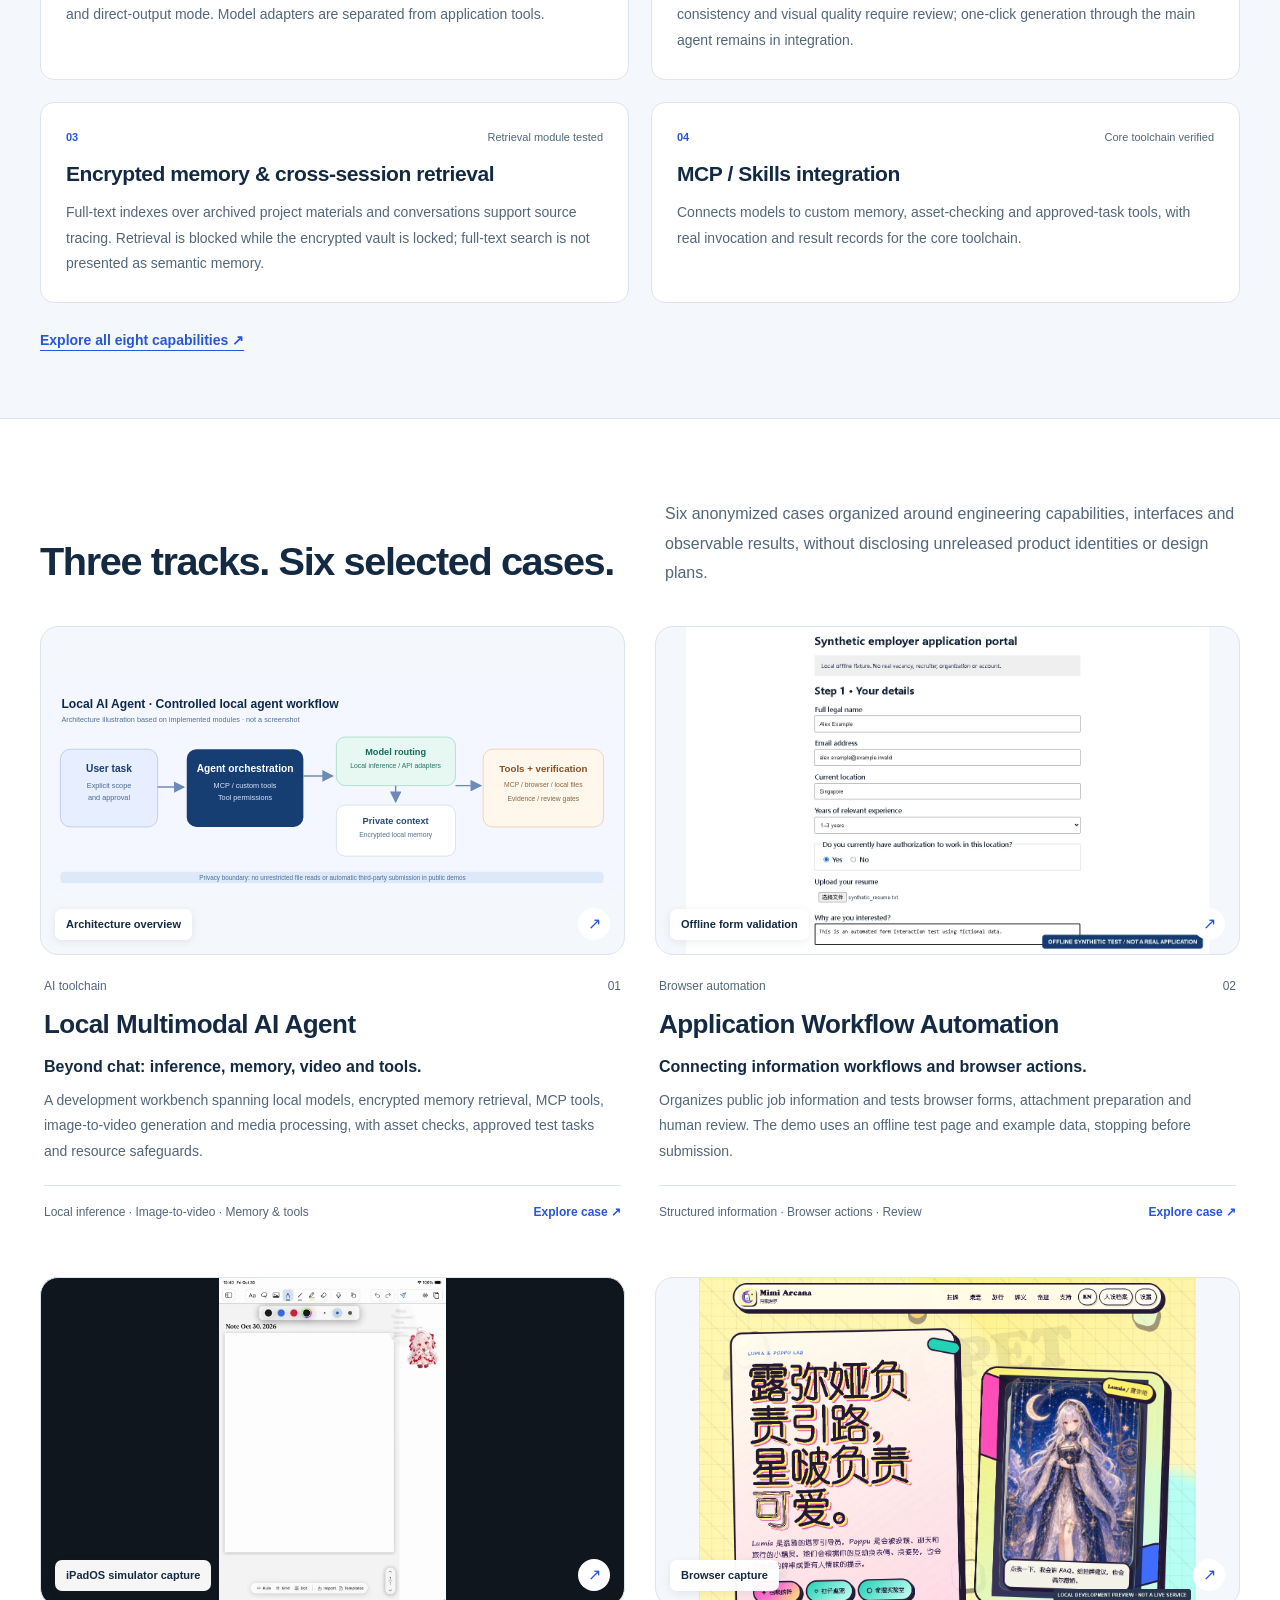
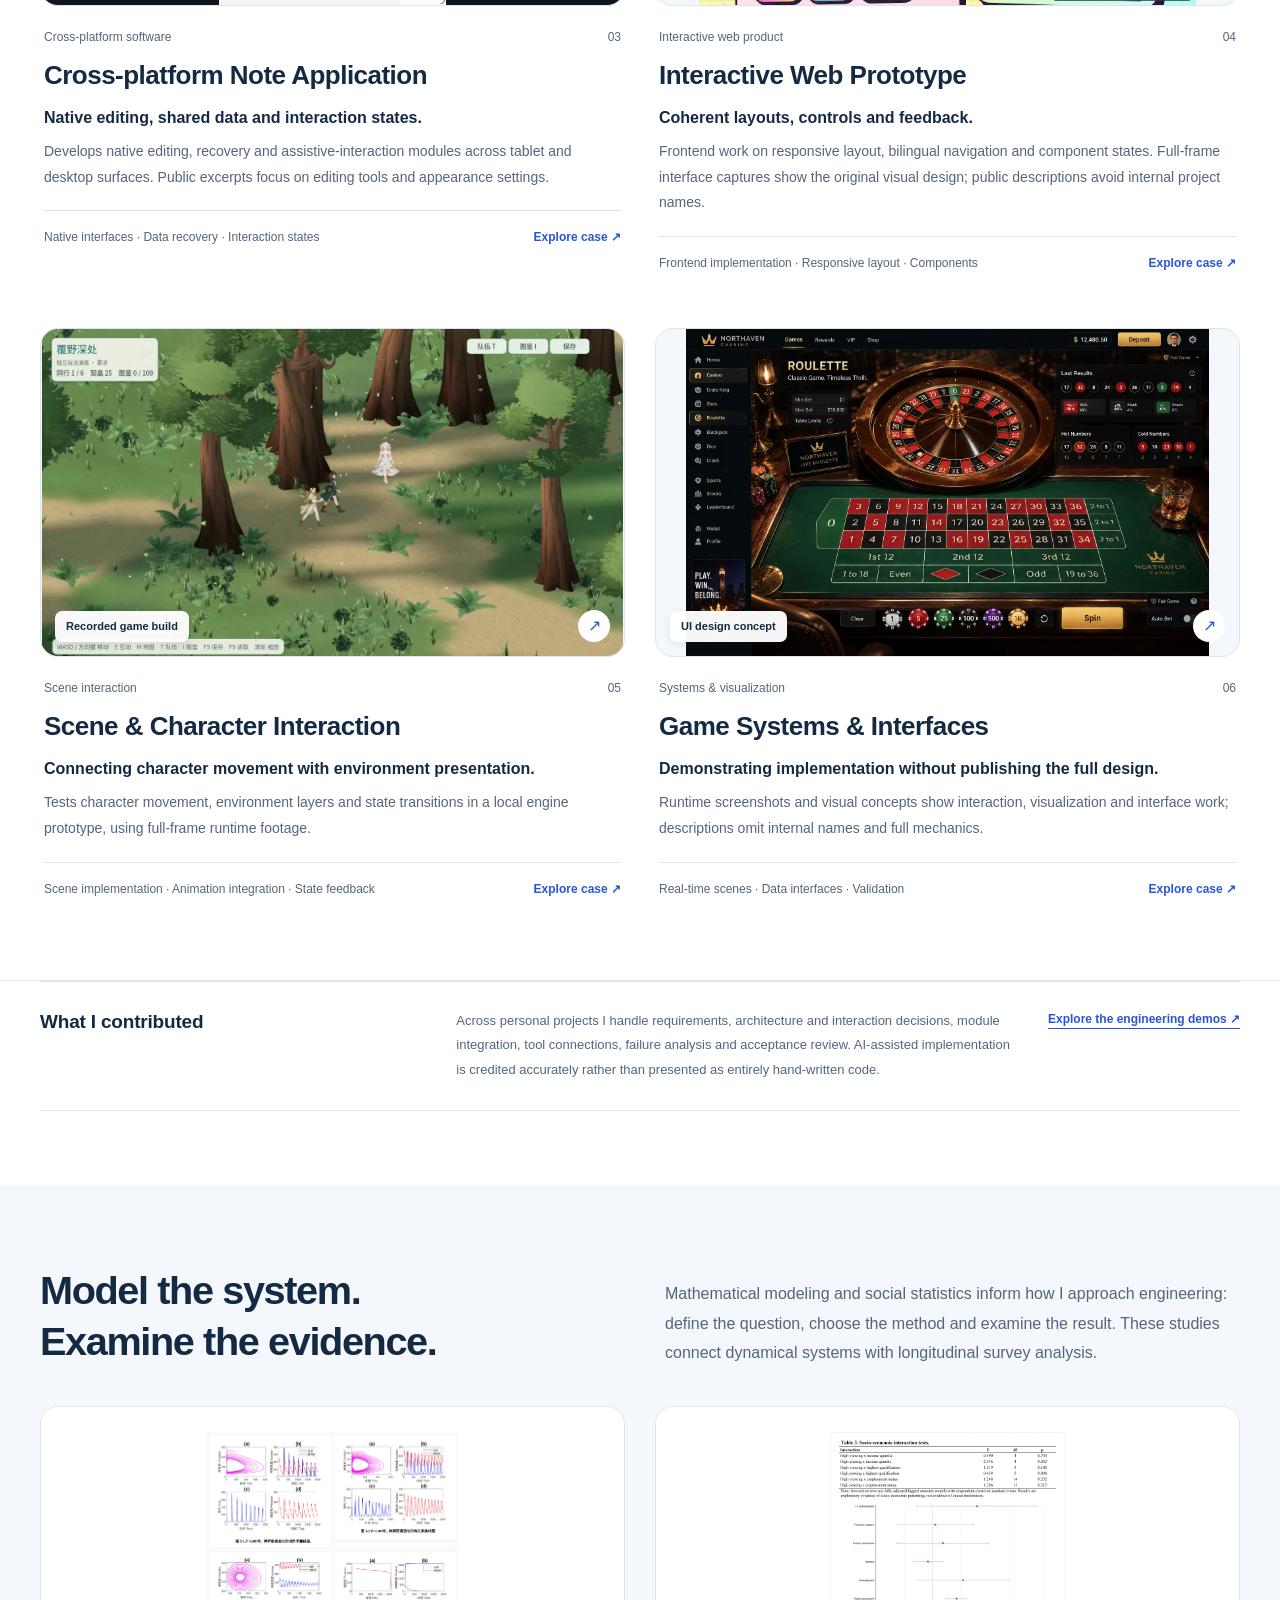
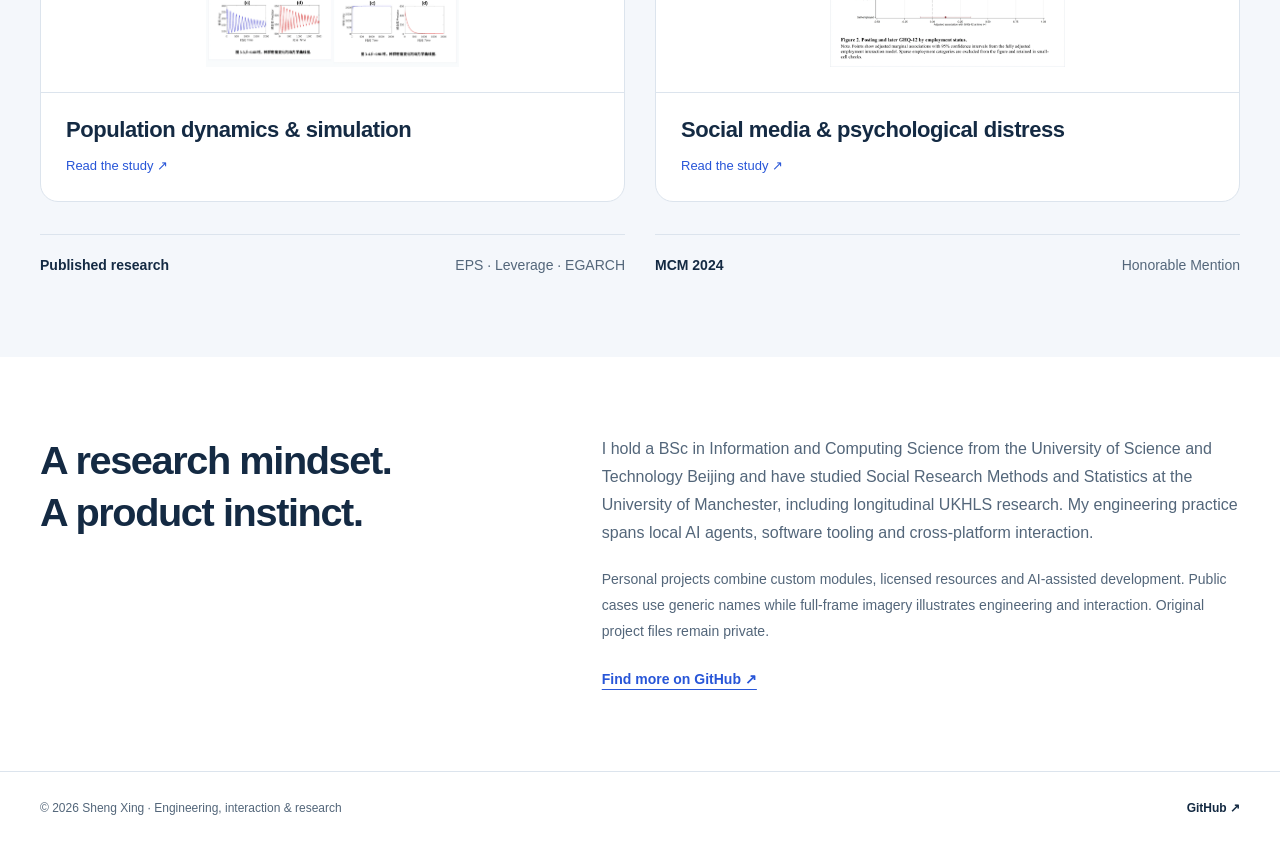
==== commit 56ced122: "Refine bilingual portfolio with verified engineering evidence for applications" ====
--- a/index.html
+++ b/index.html
@@ -4,12 +4,16 @@
 <meta name="referrer" content="strict-origin-when-cross-origin"><meta name="description" content="I am Sheng Xing. I work on local AI agents and cross-platform software, building workflows around inference, memory, video generation and tool execution, and testing those ideas through applications, interactive prototypes and research."><title>Sheng Xing | AI Agents, Software &amp; Interactive Work</title>
 <link rel="canonical" href="https://derpytdm520.github.io/index.html">
 <link rel="alternate" hreflang="zh-CN" href="https://derpytdm520.github.io/zh.html"><link rel="alternate" hreflang="en" href="https://derpytdm520.github.io/index.html">
-<link rel="stylesheet" href="assets/portfolio-v7.css"><script defer src="assets/portfolio-v6.js"></script>
+<link rel="stylesheet" href="assets/portfolio-v8.css"><script defer src="assets/portfolio-v6.js"></script>
 </head><body class="page-home">
 <a class="skip-link" href="#main">Skip to content</a>
 <header class="site-header"><div class="container header-inner"><a class="brand" href="index.html" aria-label="Sheng Xing — Home"><span class="brand-mark">SX<span>·</span></span><span class="brand-name">Sheng Xing</span></a>
 <nav aria-label="Primary navigation"><a href="index.html" aria-current="page">Home</a><a href="demos.html">Demos</a><a href="academic.html">Research</a><a class="language" data-language href="zh.html" lang="zh-CN">中文</a></nav></div></header>
-<main id="main"><section class="home-hero container"><div class="hero-copy"><h1>From ideas<br>to experiences.</h1><p class="lead">I am Sheng Xing. I work on local AI agents and cross-platform software, building workflows around inference, memory, video generation and tool execution, and testing those ideas through applications, interactive prototypes and research.</p><div class="actions"><a class="button primary" href="demos.html">Explore the demos<span aria-hidden="true">↗</span></a><a class="button secondary" href="academic.html">Explore the research</a></div><p class="hero-byline">AI Agent · Cross-platform software · Interaction design</p></div><div class="hero-work"><figure class="media-figure video-figure hero-video"><div class="video-shell"><video controls playsinline muted preload="metadata" poster="assets/media/scene-motion-poster.webp?v=full7" aria-label="Scene and character interaction · Runtime excerpt"><source src="assets/media/scene-motion.mp4?v=full7" type="video/mp4">This browser cannot play the video.</video></div><figcaption><h3>Scene and character interaction · Runtime excerpt</h3><p>Local runtime excerpt · Full frame</p></figcaption></figure></div></section><div class="track-band"><div class="container tracks"><div><span>01</span><p>AI tools &amp; automation</p></div><div><span>02</span><p>Cross-platform &amp; web products</p></div><div><span>03</span><p>Games &amp; interactive prototypes</p></div></div></div><section class="visual-wall" id="visual-work"><div class="container">
+<main id="main"><section class="home-hero container"><div class="hero-copy"><h1>From ideas<br>to experiences.</h1><p class="lead">I am Sheng Xing. I work on local AI agents and cross-platform software, building workflows around inference, memory, video generation and tool execution, and testing those ideas through applications, interactive prototypes and research.</p><div class="actions"><a class="button primary" href="demos.html">Explore the demos<span aria-hidden="true">↗</span></a><a class="button secondary" href="academic.html">Explore the research</a></div><p class="hero-byline">AI Agent · Cross-platform software · Interaction design</p></div><div class="hero-work"><figure class="media-figure video-figure hero-video"><div class="video-shell"><video controls playsinline muted preload="metadata" poster="assets/media/scene-motion-poster.webp?v=full7" aria-label="Scene and character interaction · Runtime excerpt"><source src="assets/media/scene-motion.mp4?v=full7" type="video/mp4">This browser cannot play the video.</video></div><figcaption><h3>Scene and character interaction · Runtime excerpt</h3><p>Local runtime excerpt · Full frame</p></figcaption></figure></div></section><div class="track-band"><div class="container tracks"><div><span>01</span><p>AI tools &amp; automation</p></div><div><span>02</span><p>Cross-platform &amp; web products</p></div><div><span>03</span><p>Games &amp; interactive prototypes</p></div></div></div><section class="proof-section" id="engineering-evidence"><div class="container">
+    <div class="section-heading"><h2>Show the work. Substantiate the claims.</h2><p>The portfolio pairs visual demonstrations with specific local verification. These are development acceptance results, not commercial launch metrics.</p></div>
+    <div class="proof-grid"><article class="proof-case"><div class="proof-top"><span>01</span><small>Local models &amp; tools</small></div><h3>A real model-to-tool loop</h3><p>A 32K-context local-model configuration was verified, with actual model → custom tool → result interactions recorded.</p><a href="demos.html#agent">Explore the workflow <span aria-hidden="true">↗</span></a></article><article class="proof-case"><div class="proof-top"><span>02</span><small>Regression &amp; resource safeguards</small></div><h3>Tests with explicit outcomes</h3><p>A core Python regression ran 71 tests: 70 passed and 1 skipped. Cooperative GPU locking separately passed 14 of 14 tests.</p><a href="demos.html#agent-capabilities">Explore validation <span aria-hidden="true">↗</span></a></article><article class="proof-case"><div class="proof-top"><span>03</span><small>Running interaction evidence</small></div><h3>Simulator, browser and engine captures</h3><p>Native tablet simulator, offline browser forms and local game builds are shown in recordings—not represented as commercial releases.</p><a href="demos.html">Watch the demos <span aria-hidden="true">↗</span></a></article></div>
+    <div class="proof-stack"><strong>Working stack</strong><p>Python / TypeScript / Node.js / SQLite · MCP / Skills · Playwright · iPadOS simulator · Godot / Unreal</p></div>
+    </div></section><section class="visual-wall" id="visual-work"><div class="container">
       <div class="section-heading"><h2>Selected visuals, shown in full.</h2><p>Full-frame views of interface design, character modeling and interactive environments. Runtime captures, design concepts and model previews are identified separately.</p></div>
       <div class="visual-wall-grid">
       <figure class="visual-highlight spotlight">
@@ -29,6 +33,6 @@
   </button><figcaption><strong>Web interface design</strong><span>Actual browser screenshot</span></figcaption></figure>
       </div>
       <a class="text-link" href="demos.html#game-systems">Explore all project visuals ↗</a>
-    </div></section><section class="capability-section" id="capability-preview"><div class="container"><div class="section-heading"><h2>Beyond chat.<br>Inference, memory, video and tools.</h2><p>Capability modules built around local AI workflows, described at their verified scope.</p></div><div class="capability-grid"><article class="capability" data-capability="local-inference"><div class="capability-top"><span>01</span><p>Locally verified</p></div><h3>Local inference &amp; model interfaces</h3><p>Local-model conversation and tool calling, with a verified long-context configuration and direct-output mode. Model adapters are separated from application tools.</p></article><article class="capability" data-capability="local-video"><div class="capability-top"><span>02</span><p>Generation module tested</p></div><h3>Local image-to-video generation</h3><p>Image input, local model inference and MP4 export have produced real output. Motion consistency and visual quality require review; one-click generation through the main agent remains in integration.</p></article><article class="capability" data-capability="private-memory"><div class="capability-top"><span>03</span><p>Retrieval module tested</p></div><h3>Encrypted memory &amp; cross-session retrieval</h3><p>Full-text indexes over archived project materials and conversations support source tracing. Retrieval is blocked while the encrypted vault is locked; full-text search is not presented as semantic memory.</p></article><article class="capability" data-capability="tool-integration"><div class="capability-top"><span>04</span><p>Core toolchain verified</p></div><h3>MCP / Skills integration</h3><p>Connects models to custom memory, asset-checking and approved-task tools, with real invocation and result records for the core toolchain.</p></article></div><a class="text-link" href="demos.html#agent-capabilities">Explore all eight capabilities ↗</a></div></section><section class="content-section" id="projects"><div class="container"><div class="section-heading"><h2>Three tracks. Six selected cases.</h2><p>Six anonymized cases organized around engineering capabilities, interfaces and observable results, without disclosing unreleased product identities or design plans.</p></div><div class="project-grid"><article class="project"><a class="project-preview" href="demos.html#agent" aria-label="Local Multimodal AI Agent"><img src="assets/media/agent-architecture.svg?v=full7" alt="Local AI agent overview: models, memory, tools and checks" loading="lazy" decoding="async"><span class="media-type">Architecture overview</span><span class="preview-arrow" aria-hidden="true">↗</span></a><div class="project-body"><div class="project-meta"><span>AI toolchain</span><span>01</span></div><h3><a href="demos.html#agent">Local Multimodal AI Agent</a></h3><p class="project-headline">Beyond chat: inference, memory, video and tools.</p><p>A development workbench spanning local models, encrypted memory retrieval, MCP tools, image-to-video generation and media processing, with asset checks, approved test tasks and resource safeguards.</p><div class="project-bottom"><span>Local inference · Image-to-video · Memory &amp; tools</span><a href="demos.html#agent">Explore case <span aria-hidden="true">↗</span></a></div></div></article><article class="project"><a class="project-preview" href="demos.html#automation" aria-label="Application Workflow Automation"><img src="assets/media/automation-form.webp?v=full7" alt="Offline form-preparation workflow example" loading="lazy" decoding="async"><span class="media-type">Offline form validation</span><span class="preview-arrow" aria-hidden="true">↗</span></a><div class="project-body"><div class="project-meta"><span>Browser automation</span><span>02</span></div><h3><a href="demos.html#automation">Application Workflow Automation</a></h3><p class="project-headline">Connecting information workflows and browser actions.</p><p>Organizes public job information and tests browser forms, attachment preparation and human review. The demo uses an offline test page and example data, stopping before submission.</p><div class="project-bottom"><span>Structured information · Browser actions · Review</span><a href="demos.html#automation">Explore case <span aria-hidden="true">↗</span></a></div></div></article><article class="project"><a class="project-preview portrait-preview" href="demos.html#apps" aria-label="Cross-platform Note Application"><img src="assets/media/tablet-interaction-poster.webp?v=full7" alt="Native editor · Full-frame screenshot and appearance settings" loading="lazy" decoding="async"><span class="media-type">iPadOS simulator capture</span><span class="preview-arrow" aria-hidden="true">↗</span></a><div class="project-body"><div class="project-meta"><span>Cross-platform software</span><span>03</span></div><h3><a href="demos.html#apps">Cross-platform Note Application</a></h3><p class="project-headline">Native editing, shared data and interaction states.</p><p>Develops native editing, recovery and assistive-interaction modules across tablet and desktop surfaces. Public excerpts focus on editing tools and appearance settings.</p><div class="project-bottom"><span>Native interfaces · Data recovery · Interaction states</span><a href="demos.html#apps">Explore case <span aria-hidden="true">↗</span></a></div></div></article><article class="project"><a class="project-preview" href="demos.html#web" aria-label="Interactive Web Prototype"><img src="assets/media/web-landing.webp?v=full7" alt="Full-frame web interface and components" loading="lazy" decoding="async"><span class="media-type">Browser capture</span><span class="preview-arrow" aria-hidden="true">↗</span></a><div class="project-body"><div class="project-meta"><span>Interactive web product</span><span>04</span></div><h3><a href="demos.html#web">Interactive Web Prototype</a></h3><p class="project-headline">Coherent layouts, controls and feedback.</p><p>Frontend work on responsive layout, bilingual navigation and component states. Full-frame interface captures show the original visual design; public descriptions avoid internal project names.</p><div class="project-bottom"><span>Frontend implementation · Responsive layout · Components</span><a href="demos.html#web">Explore case <span aria-hidden="true">↗</span></a></div></div></article><article class="project"><a class="project-preview" href="demos.html#games" aria-label="Scene &amp; Character Interaction"><img src="assets/media/scene-preview.webp?v=full7" alt="Full-frame real-time scene interaction" loading="lazy" decoding="async"><span class="media-type">Recorded game build</span><span class="preview-arrow" aria-hidden="true">↗</span></a><div class="project-body"><div class="project-meta"><span>Scene interaction</span><span>05</span></div><h3><a href="demos.html#games">Scene &amp; Character Interaction</a></h3><p class="project-headline">Connecting character movement with environment presentation.</p><p>Tests character movement, environment layers and state transitions in a local engine prototype, using full-frame runtime footage.</p><div class="project-bottom"><span>Scene implementation · Animation integration · State feedback</span><a href="demos.html#games">Explore case <span aria-hidden="true">↗</span></a></div></div></article><article class="project"><a class="project-preview" href="demos.html#game-systems" aria-label="Game Systems &amp; Interfaces"><img src="assets/media/visual-concept.webp?v=full7" alt="Full-frame data interface screenshot" loading="lazy" decoding="async"><span class="media-type">UI design concept</span><span class="preview-arrow" aria-hidden="true">↗</span></a><div class="project-body"><div class="project-meta"><span>Systems &amp; visualization</span><span>06</span></div><h3><a href="demos.html#game-systems">Game Systems &amp; Interfaces</a></h3><p class="project-headline">Demonstrating implementation without publishing the full design.</p><p>Runtime screenshots and visual concepts show interaction, visualization and interface work; descriptions omit internal names and full mechanics.</p><div class="project-bottom"><span>Real-time scenes · Data interfaces · Validation</span><a href="demos.html#game-systems">Explore case <span aria-hidden="true">↗</span></a></div></div></article></div></div></section><section class="research-band" id="research"><div class="container"><div class="section-heading"><h2>Model the system.<br>Examine the evidence.</h2><p>Mathematical modeling and social statistics inform how I approach engineering: define the question, choose the method and examine the result. These studies connect dynamical systems with longitudinal survey analysis.</p></div><div class="research-cards"><a class="research-preview" href="academic.html#srtp"><img src="assets/research/research-srtp-07.webp" loading="lazy" alt="Population dynamics &amp; simulation"><div><h3>Population dynamics &amp; simulation</h3><span>Read the study ↗</span></div></a><a class="research-preview" href="academic.html#ukhls"><img src="assets/research/research-msc-05.webp" loading="lazy" alt="Social media &amp; psychological distress"><div><h3>Social media &amp; psychological distress</h3><span>Read the study ↗</span></div></a></div><div class="recognition-row"><a href="academic.html#publication"><strong>Published research</strong><span>EPS · Leverage · EGARCH</span></a><a href="academic.html#recognition"><strong>MCM 2024</strong><span>Honorable Mention</span></a></div></div></section><section class="about-section container" id="about"><h2>A research mindset. A product instinct.</h2><div><p>My background combines undergraduate study in Information and Computing Science with master&#x27;s-level work in Social Research Methods and Statistics. I apply that training to AI applications and interactive software through requirements analysis, integration, iterative design and testing.</p><p class="small-copy">Personal projects combine custom modules, licensed resources and AI-assisted development. Public cases use generic names while full-frame imagery illustrates engineering and interaction. Original project files remain private.</p><a class="text-link" href="https://github.com/DerpyTDM520" target="_blank" rel="noopener noreferrer">Find more on GitHub ↗</a></div></section></main><footer class="site-footer"><div class="container footer-inner"><span>© 2026 Sheng Xing · Engineering, interaction & research</span><a href="https://github.com/DerpyTDM520" target="_blank" rel="noopener noreferrer">GitHub <span aria-hidden="true">↗</span></a></div></footer>
+    </div></section><section class="capability-section" id="capability-preview"><div class="container"><div class="section-heading"><h2>Beyond chat.<br>Inference, memory, video and tools.</h2><p>Capability modules built around local AI workflows, described at their verified scope.</p></div><div class="capability-grid"><article class="capability" data-capability="local-inference"><div class="capability-top"><span>01</span><p>Locally verified</p></div><h3>Local inference &amp; model interfaces</h3><p>Local-model conversation and tool calling, with a verified long-context configuration and direct-output mode. Model adapters are separated from application tools.</p></article><article class="capability" data-capability="local-video"><div class="capability-top"><span>02</span><p>Generation module tested</p></div><h3>Local image-to-video generation</h3><p>Image input, local model inference and MP4 export have produced real output. Motion consistency and visual quality require review; one-click generation through the main agent remains in integration.</p></article><article class="capability" data-capability="private-memory"><div class="capability-top"><span>03</span><p>Retrieval module tested</p></div><h3>Encrypted memory &amp; cross-session retrieval</h3><p>Full-text indexes over archived project materials and conversations support source tracing. Retrieval is blocked while the encrypted vault is locked; full-text search is not presented as semantic memory.</p></article><article class="capability" data-capability="tool-integration"><div class="capability-top"><span>04</span><p>Core toolchain verified</p></div><h3>MCP / Skills integration</h3><p>Connects models to custom memory, asset-checking and approved-task tools, with real invocation and result records for the core toolchain.</p></article></div><a class="text-link" href="demos.html#agent-capabilities">Explore all eight capabilities ↗</a></div></section><section class="content-section" id="projects"><div class="container"><div class="section-heading"><h2>Three tracks. Six selected cases.</h2><p>Six anonymized cases organized around engineering capabilities, interfaces and observable results, without disclosing unreleased product identities or design plans.</p></div><div class="project-grid"><article class="project"><a class="project-preview" href="demos.html#agent" aria-label="Local Multimodal AI Agent"><img src="assets/media/agent-architecture.svg?v=full7" alt="Local AI agent overview: models, memory, tools and checks" loading="lazy" decoding="async"><span class="media-type">Architecture overview</span><span class="preview-arrow" aria-hidden="true">↗</span></a><div class="project-body"><div class="project-meta"><span>AI toolchain</span><span>01</span></div><h3><a href="demos.html#agent">Local Multimodal AI Agent</a></h3><p class="project-headline">Beyond chat: inference, memory, video and tools.</p><p>A development workbench spanning local models, encrypted memory retrieval, MCP tools, image-to-video generation and media processing, with asset checks, approved test tasks and resource safeguards.</p><div class="project-bottom"><span>Local inference · Image-to-video · Memory &amp; tools</span><a href="demos.html#agent">Explore case <span aria-hidden="true">↗</span></a></div></div></article><article class="project"><a class="project-preview" href="demos.html#automation" aria-label="Application Workflow Automation"><img src="assets/media/automation-form.webp?v=full7" alt="Offline form-preparation workflow example" loading="lazy" decoding="async"><span class="media-type">Offline form validation</span><span class="preview-arrow" aria-hidden="true">↗</span></a><div class="project-body"><div class="project-meta"><span>Browser automation</span><span>02</span></div><h3><a href="demos.html#automation">Application Workflow Automation</a></h3><p class="project-headline">Connecting information workflows and browser actions.</p><p>Organizes public job information and tests browser forms, attachment preparation and human review. The demo uses an offline test page and example data, stopping before submission.</p><div class="project-bottom"><span>Structured information · Browser actions · Review</span><a href="demos.html#automation">Explore case <span aria-hidden="true">↗</span></a></div></div></article><article class="project"><a class="project-preview portrait-preview" href="demos.html#apps" aria-label="Cross-platform Note Application"><img src="assets/media/tablet-interaction-poster.webp?v=full7" alt="Native editor · Full-frame screenshot and appearance settings" loading="lazy" decoding="async"><span class="media-type">iPadOS simulator capture</span><span class="preview-arrow" aria-hidden="true">↗</span></a><div class="project-body"><div class="project-meta"><span>Cross-platform software</span><span>03</span></div><h3><a href="demos.html#apps">Cross-platform Note Application</a></h3><p class="project-headline">Native editing, shared data and interaction states.</p><p>Develops native editing, recovery and assistive-interaction modules across tablet and desktop surfaces. Public excerpts focus on editing tools and appearance settings.</p><div class="project-bottom"><span>Native interfaces · Data recovery · Interaction states</span><a href="demos.html#apps">Explore case <span aria-hidden="true">↗</span></a></div></div></article><article class="project"><a class="project-preview" href="demos.html#web" aria-label="Interactive Web Prototype"><img src="assets/media/web-landing.webp?v=full7" alt="Full-frame web interface and components" loading="lazy" decoding="async"><span class="media-type">Browser capture</span><span class="preview-arrow" aria-hidden="true">↗</span></a><div class="project-body"><div class="project-meta"><span>Interactive web product</span><span>04</span></div><h3><a href="demos.html#web">Interactive Web Prototype</a></h3><p class="project-headline">Coherent layouts, controls and feedback.</p><p>Frontend work on responsive layout, bilingual navigation and component states. Full-frame interface captures show the original visual design; public descriptions avoid internal project names.</p><div class="project-bottom"><span>Frontend implementation · Responsive layout · Components</span><a href="demos.html#web">Explore case <span aria-hidden="true">↗</span></a></div></div></article><article class="project"><a class="project-preview" href="demos.html#games" aria-label="Scene &amp; Character Interaction"><img src="assets/media/scene-preview.webp?v=full7" alt="Full-frame real-time scene interaction" loading="lazy" decoding="async"><span class="media-type">Recorded game build</span><span class="preview-arrow" aria-hidden="true">↗</span></a><div class="project-body"><div class="project-meta"><span>Scene interaction</span><span>05</span></div><h3><a href="demos.html#games">Scene &amp; Character Interaction</a></h3><p class="project-headline">Connecting character movement with environment presentation.</p><p>Tests character movement, environment layers and state transitions in a local engine prototype, using full-frame runtime footage.</p><div class="project-bottom"><span>Scene implementation · Animation integration · State feedback</span><a href="demos.html#games">Explore case <span aria-hidden="true">↗</span></a></div></div></article><article class="project"><a class="project-preview" href="demos.html#game-systems" aria-label="Game Systems &amp; Interfaces"><img src="assets/media/visual-concept.webp?v=full7" alt="Full-frame data interface screenshot" loading="lazy" decoding="async"><span class="media-type">UI design concept</span><span class="preview-arrow" aria-hidden="true">↗</span></a><div class="project-body"><div class="project-meta"><span>Systems &amp; visualization</span><span>06</span></div><h3><a href="demos.html#game-systems">Game Systems &amp; Interfaces</a></h3><p class="project-headline">Demonstrating implementation without publishing the full design.</p><p>Runtime screenshots and visual concepts show interaction, visualization and interface work; descriptions omit internal names and full mechanics.</p><div class="project-bottom"><span>Real-time scenes · Data interfaces · Validation</span><a href="demos.html#game-systems">Explore case <span aria-hidden="true">↗</span></a></div></div></article></div></div></section><section class="contribution-section"><div class="container"><div class="contribution-note"><h3>What I contributed</h3><p>Across personal projects I handle requirements, architecture and interaction decisions, module integration, tool connections, failure analysis and acceptance review. AI-assisted implementation is credited accurately rather than presented as entirely hand-written code.</p><a class="text-link" href="demos.html#agent">Explore the engineering demos ↗</a></div></div></section><section class="research-band" id="research"><div class="container"><div class="section-heading"><h2>Model the system.<br>Examine the evidence.</h2><p>Mathematical modeling and social statistics inform how I approach engineering: define the question, choose the method and examine the result. These studies connect dynamical systems with longitudinal survey analysis.</p></div><div class="research-cards"><a class="research-preview" href="academic.html#srtp"><img src="assets/research/research-srtp-07.webp" loading="lazy" alt="Population dynamics &amp; simulation"><div><h3>Population dynamics &amp; simulation</h3><span>Read the study ↗</span></div></a><a class="research-preview" href="academic.html#ukhls"><img src="assets/research/research-msc-05.webp" loading="lazy" alt="Social media &amp; psychological distress"><div><h3>Social media &amp; psychological distress</h3><span>Read the study ↗</span></div></a></div><div class="recognition-row"><a href="academic.html#publication"><strong>Published research</strong><span>EPS · Leverage · EGARCH</span></a><a href="academic.html#recognition"><strong>MCM 2024</strong><span>Honorable Mention</span></a></div></div></section><section class="about-section container" id="about"><h2>A research mindset. A product instinct.</h2><div><p>I hold a BSc in Information and Computing Science from the University of Science and Technology Beijing and have studied Social Research Methods and Statistics at the University of Manchester, including longitudinal UKHLS research. My engineering practice spans local AI agents, software tooling and cross-platform interaction.</p><p class="small-copy">Personal projects combine custom modules, licensed resources and AI-assisted development. Public cases use generic names while full-frame imagery illustrates engineering and interaction. Original project files remain private.</p><a class="text-link" href="https://github.com/DerpyTDM520" target="_blank" rel="noopener noreferrer">Find more on GitHub ↗</a></div></section></main><footer class="site-footer"><div class="container footer-inner"><span>© 2026 Sheng Xing · Engineering, interaction & research</span><a href="https://github.com/DerpyTDM520" target="_blank" rel="noopener noreferrer">GitHub <span aria-hidden="true">↗</span></a></div></footer>
 <dialog class="lightbox" id="image-lightbox" aria-label="Image preview"><div class="lightbox-controls"><button type="button" data-size-toggle aria-pressed="false">Original size</button><button type="button" data-close-lightbox aria-label="Close image preview">Close ×</button></div><div class="lightbox-scroll"><img alt=""></div><p class="lightbox-caption"></p></dialog>
 </body></html>
--- a/assets/portfolio-v8.css
+++ b/assets/portfolio-v8.css
@@ -0,0 +1,91 @@
+/* Shared presentation for the bilingual portfolio. No external font requests. */
+:root{--ink:#142a43;--muted:#53667a;--accent:#2856d8;--line:#dce4ed;--paper:#fff;--soft:#f4f7fb;--radius:18px;--font:"Inter","Segoe UI","PingFang SC","Microsoft YaHei",Arial,sans-serif}
+*{box-sizing:border-box}html{scroll-behavior:smooth;scroll-padding-top:110px}body{margin:0;background:var(--paper);color:var(--ink);font:16px/1.75 var(--font);-webkit-font-smoothing:antialiased}img,video{max-width:100%}img{height:auto}button,a{-webkit-tap-highlight-color:transparent}button{font:inherit}a{color:inherit;text-decoration:none}a:hover{color:var(--accent)}button,a{touch-action:manipulation}a:focus-visible,button:focus-visible,summary:focus-visible,video:focus-visible{outline:3px solid #2856d8;outline-offset:5px}h1,h2,h3,p,figure{margin:0}h1,h2,h3{text-wrap:balance}p{overflow-wrap:break-word}h1{font-size:clamp(42px,5.2vw,76px);line-height:1.14;letter-spacing:-.055em;font-weight:750}h2{font-size:clamp(29px,3.1vw,43px);line-height:1.3;letter-spacing:-.035em;font-weight:720}h3{font-size:24px;line-height:1.4;letter-spacing:-.02em}.container{width:min(1240px,calc(100% - 80px));margin-inline:auto}.skip-link{position:fixed;top:-100px;left:20px;z-index:100;padding:12px;background:white}.skip-link:focus{top:10px}.site-header{position:sticky;top:0;background:rgba(255,255,255,.97);border-bottom:1px solid var(--line);z-index:40}.header-inner{display:flex;align-items:center;justify-content:space-between;min-height:82px;gap:24px}.brand{display:flex;align-items:center;gap:16px;flex:none}.brand-mark{font-size:28px;font-weight:850;letter-spacing:-.08em}.brand-mark span{color:var(--accent)}.brand-name{font-size:15px;font-weight:600;border-left:1px solid var(--line);padding-left:16px}.site-header nav{display:flex;align-items:center;gap:30px;font-size:14px;font-weight:600}.site-header nav a{display:flex;min-height:44px;align-items:center;white-space:nowrap}.site-header nav a[aria-current]{color:var(--accent)}.site-header .language{border:1px solid var(--line);padding:0 15px;border-radius:9px;color:var(--ink)}
+.lead{font-size:18px;line-height:1.9;color:var(--muted)}.small-copy{font-size:14px;line-height:1.85;color:var(--muted)}.actions{display:flex;gap:14px;flex-wrap:wrap;margin-top:30px}.button{display:inline-flex;align-items:center;justify-content:center;gap:24px;min-height:50px;padding:12px 21px;border-radius:9px;border:1px solid transparent;font-size:14px;font-weight:650;transition:transform .18s ease,background-color .18s ease}.button:hover{transform:translateY(-2px)}.button.primary{background:var(--accent);color:#fff}.button.primary:hover{background:#2045b5}.button.secondary{border-color:var(--line);background:#fff}.button.light{background:white;color:var(--ink);flex-shrink:0}.text-link{font-size:14px;font-weight:650;color:var(--accent);text-decoration:underline;text-underline-offset:5px}
+.home-hero{display:grid;grid-template-columns:.93fr 1.07fr;gap:54px;align-items:center;padding-block:84px 80px}.hero-copy .lead{margin-top:27px;max-width:540px}.hero-byline{font-size:12px;color:var(--muted);margin-top:28px;letter-spacing:.01em}.hero-work{min-width:0}.hero-video{box-shadow:0 22px 60px rgba(28,49,81,.12);border:1px solid var(--line);border-radius:var(--radius);overflow:hidden}.hero-video figcaption{background:#fff;padding:18px 22px}.hero-video figcaption h3{font-size:16px}.hero-video figcaption p{font-size:12px;margin-top:4px}.hero-video .video-shell{border-radius:0}.track-band{background:var(--soft);border-block:1px solid var(--line)}.tracks{display:grid;grid-template-columns:repeat(3,1fr);gap:30px;padding-block:25px}.tracks>div{display:flex;gap:20px;align-items:center}.tracks span{font:600 12px/1 var(--font);color:var(--accent)}.tracks p{font-size:15px;font-weight:650}.content-section{padding:80px 0;border-bottom:1px solid var(--line)}.section-heading{display:grid;grid-template-columns:1fr 1fr;align-items:end;gap:50px;margin-bottom:38px}.section-heading>p{font-size:16px;line-height:1.85;color:var(--muted)}.project-grid{display:grid;grid-template-columns:repeat(2,minmax(0,1fr));gap:54px 30px}.project{min-width:0}.project-preview{display:block;position:relative;aspect-ratio:16/9;background:var(--soft);border-radius:var(--radius);overflow:hidden;border:1px solid var(--line)}.project-preview>img{display:block;width:100%;height:100%;object-fit:contain;transition:transform .35s ease}.project-preview:hover>img{transform:scale(1.025)}.project-preview.portrait-preview{background:#10161e}.project-preview img[src$=".svg"]{padding:22px;background:#f5f8fc}.media-type{position:absolute;left:14px;bottom:14px;max-width:calc(100% - 70px);padding:6px 11px;border-radius:7px;background:rgba(255,255,255,.96);color:var(--ink);font-size:11px;font-weight:650;box-shadow:0 2px 10px #132b3f15}.preview-arrow{position:absolute;right:14px;bottom:14px;display:grid;place-items:center;width:32px;height:32px;border-radius:50%;background:white;color:var(--accent)}.project-body{padding:21px 4px 0}.project-meta{display:flex;justify-content:space-between;gap:10px;color:var(--muted);font-size:12px;margin-bottom:9px}.project-body h3{font-size:26px}.project-headline{font-weight:600;color:var(--ink);margin:10px 0 7px}.project-body>p:not(.project-headline){font-size:14px;line-height:1.85;color:var(--muted)}.project-bottom{display:flex;justify-content:space-between;gap:15px;align-items:flex-start;border-top:1px solid var(--line);padding-top:16px;margin-top:20px;font-size:12px}.project-bottom>span{color:var(--muted)}.project-bottom>a{font-weight:650;white-space:nowrap;color:var(--accent)}
+.research-band{padding:80px 0;background:var(--soft)}.research-cards{display:grid;grid-template-columns:1fr 1fr;gap:30px}.research-preview{display:block;border-radius:var(--radius);overflow:hidden;background:white;border:1px solid var(--line)}.research-preview>img{width:100%;height:285px;object-fit:contain;display:block;padding:25px;background:#fff}.research-preview>div{padding:22px 25px;border-top:1px solid var(--line)}.research-preview h3{font-size:22px;margin-bottom:5px}.research-preview span{font-size:13px;color:var(--accent)}.recognition-row{display:grid;grid-template-columns:1fr 1fr;gap:30px;margin-top:32px}.recognition-row a{display:flex;justify-content:space-between;gap:15px;border-top:1px solid var(--line);padding-top:18px;font-size:14px}.recognition-row span{color:var(--muted)}.about-section{display:grid;grid-template-columns:.85fr 1.15fr;gap:90px;padding-block:78px}.about-section>div>p{color:var(--muted)}.about-section .small-copy{margin:20px 0}.site-footer{border-top:1px solid var(--line)}.footer-inner{display:flex;justify-content:space-between;gap:20px;padding-block:26px;color:var(--muted);font-size:12px}.footer-inner a{font-weight:650;color:var(--ink)}
+.page-hero{display:grid;grid-template-columns:1fr 1fr;gap:64px;align-items:center;padding-block:76px 54px}.page-hero h1{font-size:clamp(38px,4.4vw,64px);line-height:1.2}.page-hero .small-copy{margin-top:18px}.section-nav{display:flex;gap:8px;flex-wrap:wrap;padding:0 0 20px;border-bottom:1px solid var(--line)}.section-nav a{padding:10px 18px;background:var(--soft);font-size:13px;border-radius:7px;min-height:44px}.section-nav a:hover{background:#eaf0ff}.section-number{font-size:12px;letter-spacing:.04em;color:var(--accent);margin-bottom:18px;font-weight:650}.media-grid{display:grid;grid-template-columns:repeat(2,minmax(0,1fr));gap:28px}.media-figure{min-width:0}.media-figure.full{grid-column:1/-1}.zoom-trigger{position:relative;display:block;cursor:zoom-in;width:100%;padding:0;border:1px solid var(--line);border-radius:var(--radius);overflow:hidden;background:var(--soft);color:var(--ink)}.zoom-trigger>img{display:block;width:100%;aspect-ratio:16/10;object-fit:contain}.zoom-label{position:absolute;bottom:12px;right:12px;font-size:11px;padding:5px 9px;background:rgba(255,255,255,.96);border-radius:6px;opacity:0;transition:opacity .15s ease}.zoom-trigger:hover .zoom-label,.zoom-trigger:focus-visible .zoom-label{opacity:1}.media-figure figcaption{padding:18px 3px 0}.media-figure figcaption h3{font-size:19px;line-height:1.5}.media-figure figcaption p{font-size:13px;color:var(--muted);line-height:1.8;margin-top:5px}.video-shell{border-radius:var(--radius);overflow:hidden;background:#101820;border:1px solid var(--line)}.video-shell video{display:block;width:100%;aspect-ratio:16/10;object-fit:contain}.hero-video video{aspect-ratio:16/9}.feature-grid{grid-template-columns:1.35fr .85fr;align-items:start}.feature-grid .video-shell video,.feature-grid .zoom-trigger>img{aspect-ratio:16/9}.portrait-pair{max-width:1000px;margin-inline:auto;gap:45px}.portrait .video-shell,.portrait .zoom-trigger{background:#10161c}.portrait video,.portrait .zoom-trigger>img{aspect-ratio:720/1036;height:560px;object-fit:contain}.diagram .zoom-trigger>img{padding:18px;background:#f5f8fc}.media-figure.full .zoom-trigger>img{max-height:650px;aspect-ratio:16/10}.section-footnote{color:var(--muted);font-size:13px;margin-top:26px;line-height:1.9;max-width:980px}.model-grid{display:grid;grid-template-columns:repeat(3,minmax(0,1fr));gap:24px}.model .zoom-trigger>img{height:470px;aspect-ratio:auto;background:#1b1e20;object-fit:contain}.model figcaption h3{font-size:19px}.callout{background:#142a43;color:white;padding:57px 0}.callout-inner{display:flex;align-items:center;justify-content:space-between;gap:50px}.callout h2{font-size:32px;max-width:840px}.callout p{font-size:15px;color:#ced9e7;margin-top:13px;max-width:780px}.credits{padding-block:28px;color:var(--muted);font-size:12px}.credits details{max-width:1000px}.credits summary{cursor:pointer;font-size:13px;min-height:44px;display:flex;align-items:center}.credits p{margin-top:10px}.credits a{text-decoration:underline;text-underline-offset:4px}
+.study-section{border-top:1px solid var(--line);padding:68px 0 78px}.study-section:nth-of-type(3){background:var(--soft)}.study-type{font-size:12px;color:var(--accent);font-weight:650;letter-spacing:.02em;margin-bottom:15px}.study-section h2{max-width:1030px}.study-subtitle{font-size:16px;color:var(--muted);margin-top:15px;max-width:1060px;line-height:1.8}.institution{font-size:13px;color:var(--muted);margin-top:7px}.study-intro{font-size:17px;line-height:1.95;max-width:1050px;margin-top:27px;color:var(--muted)}.study-method{display:grid;grid-template-columns:repeat(3,1fr);gap:30px;margin:34px 0 39px}.study-method article{border-top:2px solid #cad6e5;padding-top:18px}.study-method h3{font-size:15px;margin-bottom:8px}.study-method p{font-size:14px;color:var(--muted);line-height:1.85}.scholarly-grid{display:grid;grid-template-columns:repeat(2,minmax(0,1fr));gap:30px}.scholar-figure .zoom-trigger>img{height:340px;aspect-ratio:auto;object-fit:contain;padding:18px;background:#fff}.scholar-figure figcaption h3{font-size:17px}.scholar-figure figcaption p{font-size:12px}.more-figures{border:1px solid var(--line);border-radius:12px;padding:0 22px 24px;margin-top:38px;background:var(--paper)}.more-figures:not([open]){padding-bottom:0}.more-figures summary{cursor:pointer;padding-block:18px;font-size:14px;font-weight:650;min-height:56px}.sample-stats{display:grid;grid-template-columns:repeat(3,1fr);max-width:860px;gap:30px;margin-top:30px}.sample-stats div{border-left:2px solid var(--accent);padding-left:20px}.sample-stats strong{display:block;font-size:32px;line-height:1.35;letter-spacing:-.03em}.sample-stats span{display:block;color:var(--muted);font-size:12px;margin-top:5px}.data-source{font-size:13px;color:var(--muted);margin-top:14px}.data-source a{text-decoration:underline;text-underline-offset:4px}.publication-section{padding:72px 0;border-top:1px solid var(--line)}.publication-grid{display:grid;grid-template-columns:1fr 1fr;gap:60px;margin-top:35px}.publication-grid>article>h3{font-size:26px}.publication-grid>article>p{color:var(--muted);margin:17px 0 22px;font-size:15px;line-height:1.85}.certificate .zoom-trigger img{height:250px;object-fit:contain;padding:16px;background:white}.certificate figcaption h3{font-size:15px}.certificate figcaption{margin-bottom:18px}.closing{display:flex;justify-content:space-between;gap:48px;align-items:center;padding-block:45px 70px}.closing>p{font-size:21px;line-height:1.7;max-width:850px}.closing .button{flex:none}
+.lightbox{border:1px solid var(--line);padding:0;width:min(1500px,96vw);max-width:96vw;max-height:95vh;border-radius:14px;background:#111b28;color:white;box-shadow:0 15px 80px #0005}.lightbox::backdrop{background:rgba(7,14,25,.8)}.lightbox-controls{display:flex;gap:10px;justify-content:flex-end;padding:10px 14px;border-bottom:1px solid #405165}.lightbox-controls button{font-size:13px;font-weight:600;padding:8px 15px;min-height:42px;border:1px solid #607187;background:#233549;color:white;border-radius:7px;cursor:pointer}.lightbox-scroll{overflow:auto;max-height:78vh}.lightbox-scroll img{display:block;width:auto;max-width:100%;max-height:76vh;object-fit:contain;margin:auto}.lightbox.natural .lightbox-scroll img{max-width:none;max-height:none;margin:0 auto}.lightbox-caption{font-size:13px;line-height:1.5;padding:10px 16px;color:#dbe6f0}.lightbox button[aria-pressed="true"]{background:#2856d8}
+@media(min-width:1500px){.home-hero{padding-block:102px 90px}.hero-copy .lead{font-size:19px}}
+@media(max-width:1050px){.container{width:calc(100% - 52px)}.home-hero{gap:32px}.home-hero h1{font-size:52px}.hero-copy .lead{font-size:16px}.page-hero{gap:35px}.page-hero h1{font-size:48px}.section-heading{gap:32px}.feature-grid{grid-template-columns:1fr 1fr}.study-method{gap:20px}.model .zoom-trigger>img{height:390px}.about-section{gap:40px}.site-header nav{gap:22px}}
+@media(max-width:760px){.container{width:calc(100% - 40px)}.header-inner{min-height:74px;gap:12px}.brand-name{display:none}.site-header nav{gap:16px;font-size:12px}.site-header .language{padding:0 10px;min-height:38px}.brand-mark{font-size:26px}.home-hero{grid-template-columns:1fr;padding-block:45px 44px;gap:32px}.home-hero h1{font-size:clamp(43px,8.4vw,62px)}.hero-copy .lead{font-size:16px;margin-top:20px;max-width:650px}.hero-byline{margin-top:21px}.actions{margin-top:24px;gap:10px}.button{font-size:13px;min-height:48px;padding:11px 16px;gap:12px}.tracks{gap:12px;padding-block:19px}.tracks>div{display:block}.tracks p{font-size:12px;line-height:1.6;margin-top:6px}.content-section{padding-block:50px}.section-heading{grid-template-columns:1fr;gap:16px;margin-bottom:28px}.section-heading>p{font-size:15px}.project-grid{grid-template-columns:1fr;gap:35px}.project-body{padding-top:17px}.project-body h3{font-size:24px}.project-headline{font-size:15px}.project-bottom{font-size:11px;gap:12px}.research-band{padding-block:50px}.research-cards{grid-template-columns:1fr;gap:24px}.research-preview>img{height:255px}.recognition-row{grid-template-columns:1fr;gap:20px}.about-section{grid-template-columns:1fr;padding-block:48px;gap:20px}.about-section p{font-size:15px}.footer-inner{font-size:11px;gap:15px}.page-hero{grid-template-columns:1fr;gap:25px;padding-block:43px 35px}.page-hero h1{font-size:clamp(36px,7.7vw,54px);letter-spacing:-.04em}.page-hero .lead{font-size:16px}.page-hero .small-copy{font-size:12px}.section-nav{gap:7px;padding-bottom:22px}.section-nav a{padding:9px 12px;font-size:12px}.media-grid,.feature-grid{grid-template-columns:1fr;gap:26px}.media-figure figcaption h3{font-size:18px}.portrait-pair{grid-template-columns:1fr 1fr;gap:18px}.portrait video,.portrait .zoom-trigger>img{height:380px}.portrait figcaption h3{font-size:16px}.portrait figcaption p{font-size:12px}.model-grid{grid-template-columns:1fr;gap:29px}.model .zoom-trigger>img{height:460px}.callout{padding-block:42px}.callout-inner{display:block}.callout h2{font-size:29px}.callout .button{margin-top:23px}.study-section{padding-block:45px}.study-subtitle{font-size:15px}.study-intro{font-size:16px;margin-top:22px}.study-method{grid-template-columns:1fr;gap:22px;margin-block:28px}.scholarly-grid{grid-template-columns:1fr;gap:26px}.scholar-figure .zoom-trigger>img{height:310px;padding:12px}.more-figures{padding-inline:15px}.more-figures summary{font-size:13px}.sample-stats{gap:15px}.sample-stats div{padding-left:12px}.sample-stats strong{font-size:27px}.sample-stats span{font-size:11px}.publication-section{padding-block:45px}.publication-grid{grid-template-columns:1fr;gap:42px}.closing{display:block;padding-block:30px 45px}.closing>p{font-size:19px}.closing .button{margin-top:24px}.zoom-label{opacity:1;font-size:10px}.lightbox-controls{padding:8px}.lightbox-controls button{font-size:12px;min-height:42px}.lightbox-caption{font-size:12px}}
+@media(max-width:380px){.container{width:calc(100% - 30px)}.header-inner{flex-wrap:wrap;padding-block:10px;gap:0;min-height:86px}.brand{width:100%;justify-content:center}.brand-mark{font-size:22px;line-height:1.2}.site-header nav{width:100%;justify-content:space-between;gap:9px;font-size:12px}.site-header .language{padding:0 8px;min-height:34px}.site-header nav a{min-height:40px}.home-hero h1{font-size:40px}.page-hero h1{font-size:35px}.portrait-pair{grid-template-columns:1fr}.portrait video,.portrait .zoom-trigger>img{height:440px}.sample-stats{gap:9px}.sample-stats strong{font-size:23px}.sample-stats div{padding-left:9px}.sample-stats span{font-size:10px}.recognition-row a{flex-direction:column;gap:4px}.footer-inner{display:block}.footer-inner a{display:inline-block;margin-top:8px}}
+@media(prefers-reduced-motion:reduce){html{scroll-behavior:auto}*,*::before,*::after{transition:none!important;animation:none!important}.button:hover,.project-preview:hover>img{transform:none}}
+
+/* Keep the featured caption's spacing independent of the shared gallery captions. */
+.hero-work .hero-video figcaption{padding:18px 22px 20px}
+.hero-work .hero-video figcaption h3{font-size:16px;line-height:1.5}
+.hero-work .hero-video figcaption p{font-size:12px;line-height:1.7;margin-top:5px}
+@media(max-width:760px){.hero-work .hero-video figcaption{padding:16px 18px 18px}.hero-work .hero-video figcaption h3{font-size:15px}}
+
+/* Capability index within the existing visual system. */
+.capability-section{padding:64px 0;background:#f4f7fb;border-bottom:1px solid #dce4ed}.capability-grid{display:grid;grid-template-columns:repeat(2,minmax(0,1fr));gap:22px}.capability{background:white;padding:25px;border:1px solid #dce4ed;border-radius:14px;min-width:0}.capability-top{display:flex;justify-content:space-between;gap:14px;font-size:11px;color:#53667a;margin-bottom:12px}.capability-top>span{color:#2856d8;font-weight:700}.capability h3{font-size:21px;margin-bottom:10px;line-height:1.45}.capability>p{font-size:14px;line-height:1.85;color:#53667a}.capability-section .text-link{display:inline-block;margin-top:25px}.feature-grid .video-shell video,.feature-grid .zoom-trigger>img,.hero-video video{aspect-ratio:1000/380}.project-preview img[src$=".svg"]{padding:15px}.media-figure .zoom-trigger>img[src*="scene-"]{aspect-ratio:1000/380}.media-figure .zoom-trigger>img[src*="interface-chart"]{aspect-ratio:1280/555}@media(max-width:760px){.capability-section{padding:42px 0}.capability-grid{grid-template-columns:1fr;gap:16px}.capability{padding:21px}.capability h3{font-size:20px}}
+
+/* Capability index within the existing visual system. */
+.capability-section{padding:64px 0;background:#f4f7fb;border-bottom:1px solid #dce4ed}.capability-grid{display:grid;grid-template-columns:repeat(2,minmax(0,1fr));gap:22px}.capability{background:white;padding:25px;border:1px solid #dce4ed;border-radius:14px;min-width:0}.capability-top{display:flex;justify-content:space-between;gap:14px;font-size:11px;color:#53667a;margin-bottom:12px}.capability-top>span{color:#2856d8;font-weight:700}.capability h3{font-size:21px;margin-bottom:10px;line-height:1.45}.capability>p{font-size:14px;line-height:1.85;color:#53667a}.capability-section .text-link{display:inline-block;margin-top:25px}.feature-grid .video-shell video,.feature-grid .zoom-trigger>img,.hero-video video{aspect-ratio:1000/380}.project-preview img[src$=".svg"]{padding:15px}.media-figure .zoom-trigger>img[src*="scene-"]{aspect-ratio:1000/380}.media-figure .zoom-trigger>img[src*="interface-chart"]{aspect-ratio:1280/555}@media(max-width:760px){.capability-section{padding:42px 0}.capability-grid{grid-template-columns:1fr;gap:16px}.capability{padding:21px}.capability h3{font-size:20px}}
+
+/* V7: full-frame media presentation. Render each asset at its native aspect ratio. */
+.video-shell video,.hero-video video,.feature-grid .video-shell video,
+.portrait video,.media-grid video{width:100%;height:auto;aspect-ratio:auto;max-height:none;object-fit:contain;background:#101820}
+.zoom-trigger>img,.feature-grid .zoom-trigger>img,.media-figure.full .zoom-trigger>img,
+.media-figure .zoom-trigger>img[src*="scene-"],.media-figure .zoom-trigger>img[src*="interface-chart"],
+.portrait .zoom-trigger>img{width:100%;height:auto;aspect-ratio:auto;max-height:none;object-fit:contain}
+.project-preview>img{object-fit:contain}
+.model .zoom-trigger>img{width:100%;height:470px;object-fit:contain;max-height:none;aspect-ratio:auto}
+.visual-wall{padding:72px 0 84px;background:#fff;border-bottom:1px solid #dce4ed}
+.visual-wall-grid{display:grid;grid-template-columns:1.45fr .85fr;grid-template-rows:minmax(290px,auto) minmax(290px,auto);gap:22px}
+.visual-highlight{min-width:0;border:1px solid #dce4ed;border-radius:18px;overflow:hidden;background:#fff;display:flex;flex-direction:column;box-shadow:0 8px 28px rgba(17,43,76,.055)}
+.visual-highlight .zoom-trigger{border:0;border-radius:0;display:flex;flex:1;min-height:0;align-items:center;justify-content:center;background:#f3f6fa}
+.visual-highlight .zoom-trigger img{display:block;width:100%;height:100%;max-height:100%;object-fit:contain;aspect-ratio:auto}
+.visual-highlight .zoom-trigger:hover img{transform:none}
+.visual-highlight.model-solo{grid-column:2;grid-row:1/3}
+.visual-highlight.model-solo .zoom-trigger{background:#1a1d22}
+.visual-highlight figcaption{display:flex;justify-content:space-between;align-items:center;gap:12px;flex-wrap:wrap;padding:14px 18px 18px;font-size:13px;color:#52657c}
+.visual-highlight figcaption strong{font-size:15px;color:#172e4b}
+.visual-wall .text-link{display:inline-block;margin-top:26px}
+.web-full-preview,.concept-full-preview{margin-top:29px}
+.web-full-preview .visual-highlight .zoom-trigger img,
+.concept-full-preview .visual-highlight .zoom-trigger img{height:auto;max-height:760px;width:100%;object-fit:contain}
+.web-full-preview .visual-highlight .zoom-trigger,.concept-full-preview .visual-highlight .zoom-trigger{height:auto;min-height:0}
+@media(max-width:760px){
+ .visual-wall{padding:46px 0 56px}
+ .visual-wall-grid{grid-template-columns:1fr;grid-template-rows:auto;gap:20px}
+ .visual-highlight.model-solo{grid-column:auto;grid-row:auto}
+ .visual-highlight .zoom-trigger{flex:none}
+ .visual-highlight .zoom-trigger img{height:auto;max-height:490px}
+ .visual-highlight.model-solo .zoom-trigger img{height:auto;max-height:650px}
+ .portrait video,.portrait .zoom-trigger>img{height:auto;max-height:none}
+ .model .zoom-trigger>img{height:auto;max-height:680px}
+ .visual-highlight figcaption{align-items:flex-start}
+}
+
+/* V8 recruiter-readiness: observable engineering evidence, no invented badges or metrics. */
+.proof-section{padding:70px 0 74px;background:#f3f7fc;border-bottom:1px solid #dce4ed}
+.proof-grid{display:grid;grid-template-columns:repeat(3,minmax(0,1fr));gap:18px}
+.proof-case{padding:23px 24px;background:#fff;border:1px solid #d9e3ef;border-radius:15px;display:flex;flex-direction:column;min-width:0;transition:border-color .16s ease,box-shadow .16s ease}
+.proof-case:hover{border-color:#c1d2ec;box-shadow:0 10px 28px rgba(25,48,83,.06)}
+.proof-top{display:flex;justify-content:space-between;gap:12px;margin-bottom:17px;align-items:center}
+.proof-top span{color:#2856d8;font-size:12px;font-weight:750}
+.proof-top small{color:#61748b;font-size:11px;text-align:right}
+.proof-case h3{font-size:19px;line-height:1.5;letter-spacing:-.015em}
+.proof-case>p{color:#53667a;font-size:13px;line-height:1.9;margin-top:9px;flex:1}
+.proof-case>a{color:#2856d8;font-size:13px;font-weight:650;margin-top:21px;align-self:flex-start}
+.proof-stack{display:flex;gap:19px;align-items:baseline;border-top:1px solid #dce4ed;margin-top:27px;padding-top:17px;color:#52677f;font-size:12px;line-height:1.7}
+.proof-stack strong{font-size:12px;white-space:nowrap;color:#1b3c62}
+.contribution-section{padding:0 0 74px;background:#fff}
+.contribution-note{display:grid;grid-template-columns:1fr 1.45fr auto;gap:27px;align-items:start;padding:27px 0;border-top:1px solid #dce4ed;border-bottom:1px solid #dce4ed}
+.contribution-note h3{font-size:19px;letter-spacing:-.01em}
+.contribution-note p{font-size:13px;line-height:1.9;color:#52677f}
+.contribution-note a{font-size:12px;white-space:nowrap}
+.detail-band{background:#f4f7fb;padding:20px 0 62px;border-bottom:1px solid #dce4ed}
+.validation-header{display:grid;grid-template-columns:1fr 1.2fr;gap:28px;align-items:end;padding-bottom:21px;border-bottom:1px solid #d7e1ed}
+.validation-header h3{font-size:25px}
+.validation-header p{font-size:13px;line-height:1.8;color:#53667a}
+.validation-grid{display:grid;grid-template-columns:repeat(2,minmax(0,1fr));gap:0 40px}
+.validation-row{padding:24px 0;border-bottom:1px solid #dce4ed;min-width:0}
+.validation-row h3{font-size:18px}
+.validation-row p{font-size:13px;line-height:1.9;color:#52677f;margin-top:6px}
+.validation-row span{display:inline-block;color:#2a538e;font-size:11px;margin-top:10px}
+@media(max-width:1050px){.proof-grid{gap:12px}.proof-case{padding:19px}.proof-case h3{font-size:18px}.contribution-note{grid-template-columns:1fr 2fr;gap:18px}.contribution-note a{grid-column:2}}
+@media(max-width:760px){.proof-section{padding:46px 0 53px}.proof-grid{grid-template-columns:1fr;gap:14px}.proof-case{padding:21px}.proof-stack{display:block}.proof-stack p{margin-top:8px}.contribution-section{padding-bottom:45px}.contribution-note{grid-template-columns:1fr;padding:23px 0;gap:12px}.contribution-note a{grid-column:1}.detail-band{padding:0 0 45px}.validation-header{grid-template-columns:1fr;gap:12px}.validation-grid{grid-template-columns:1fr}.validation-row{padding:22px 0}}
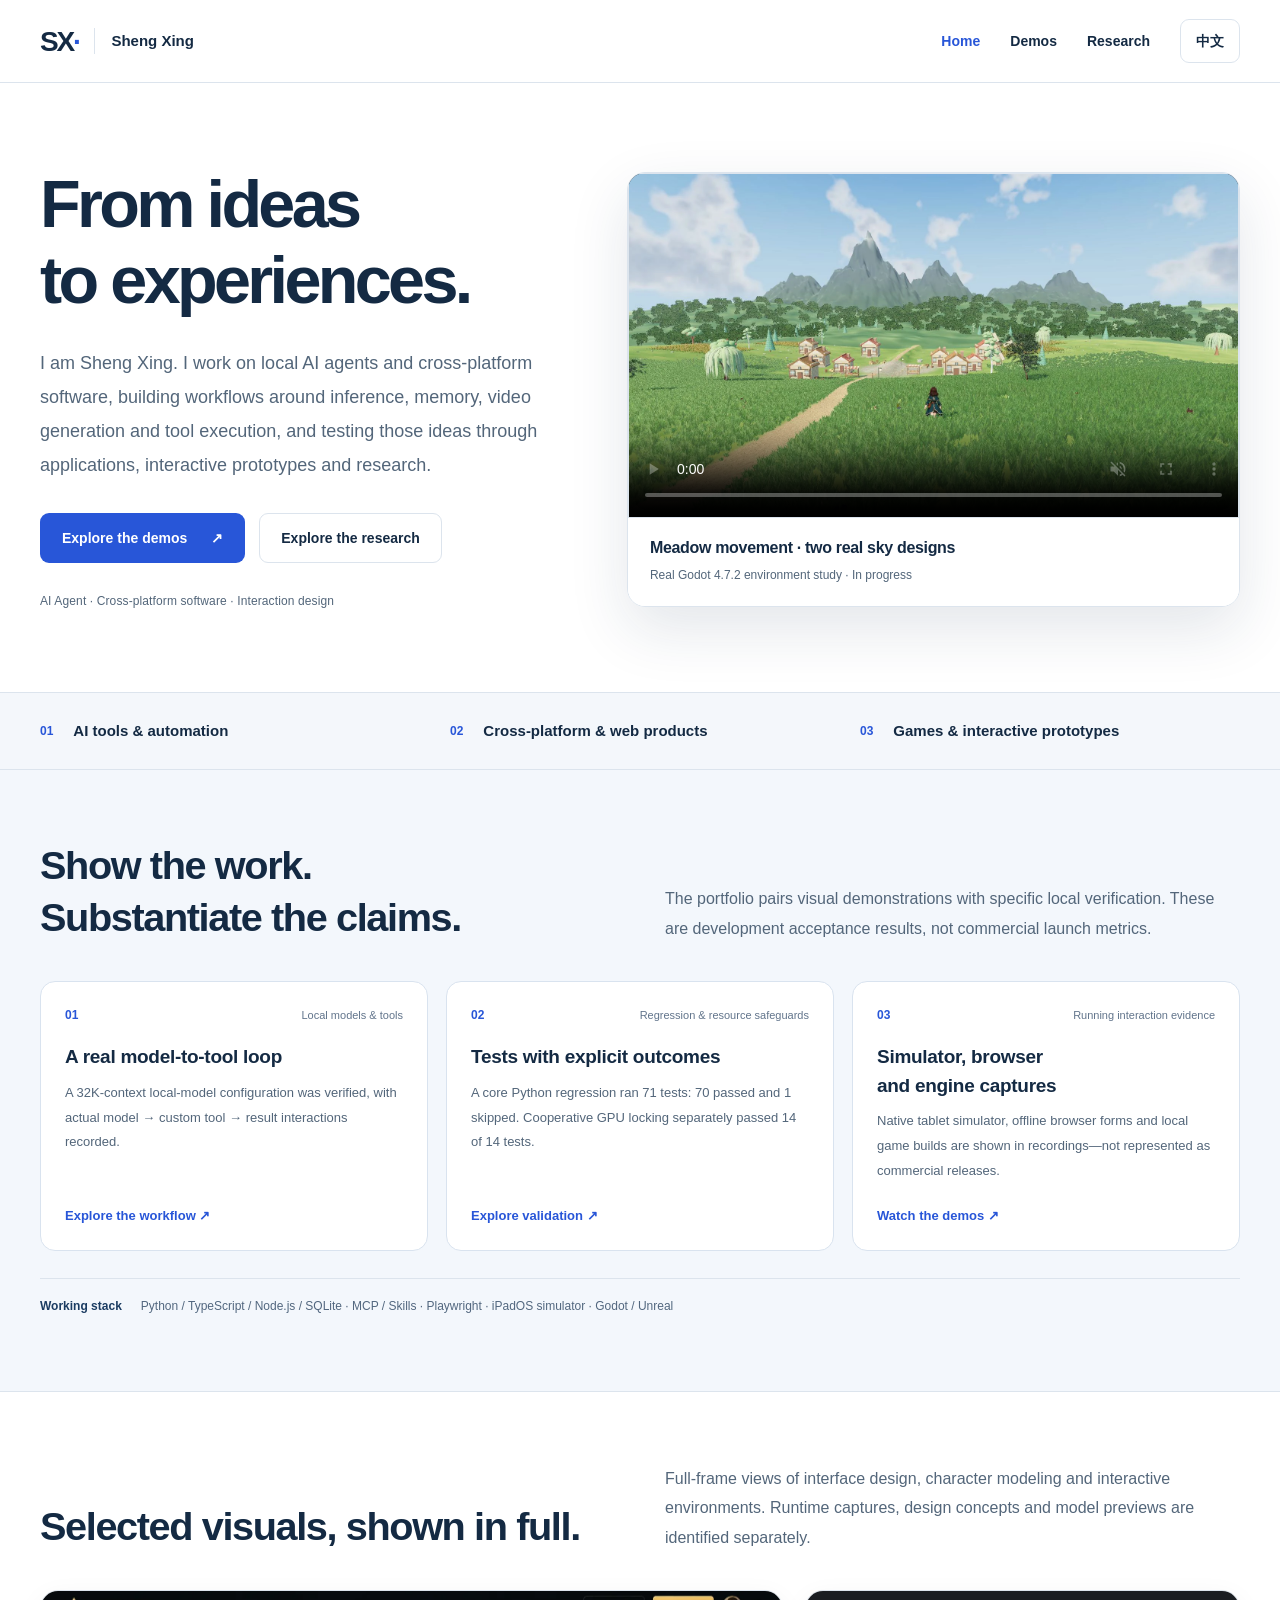
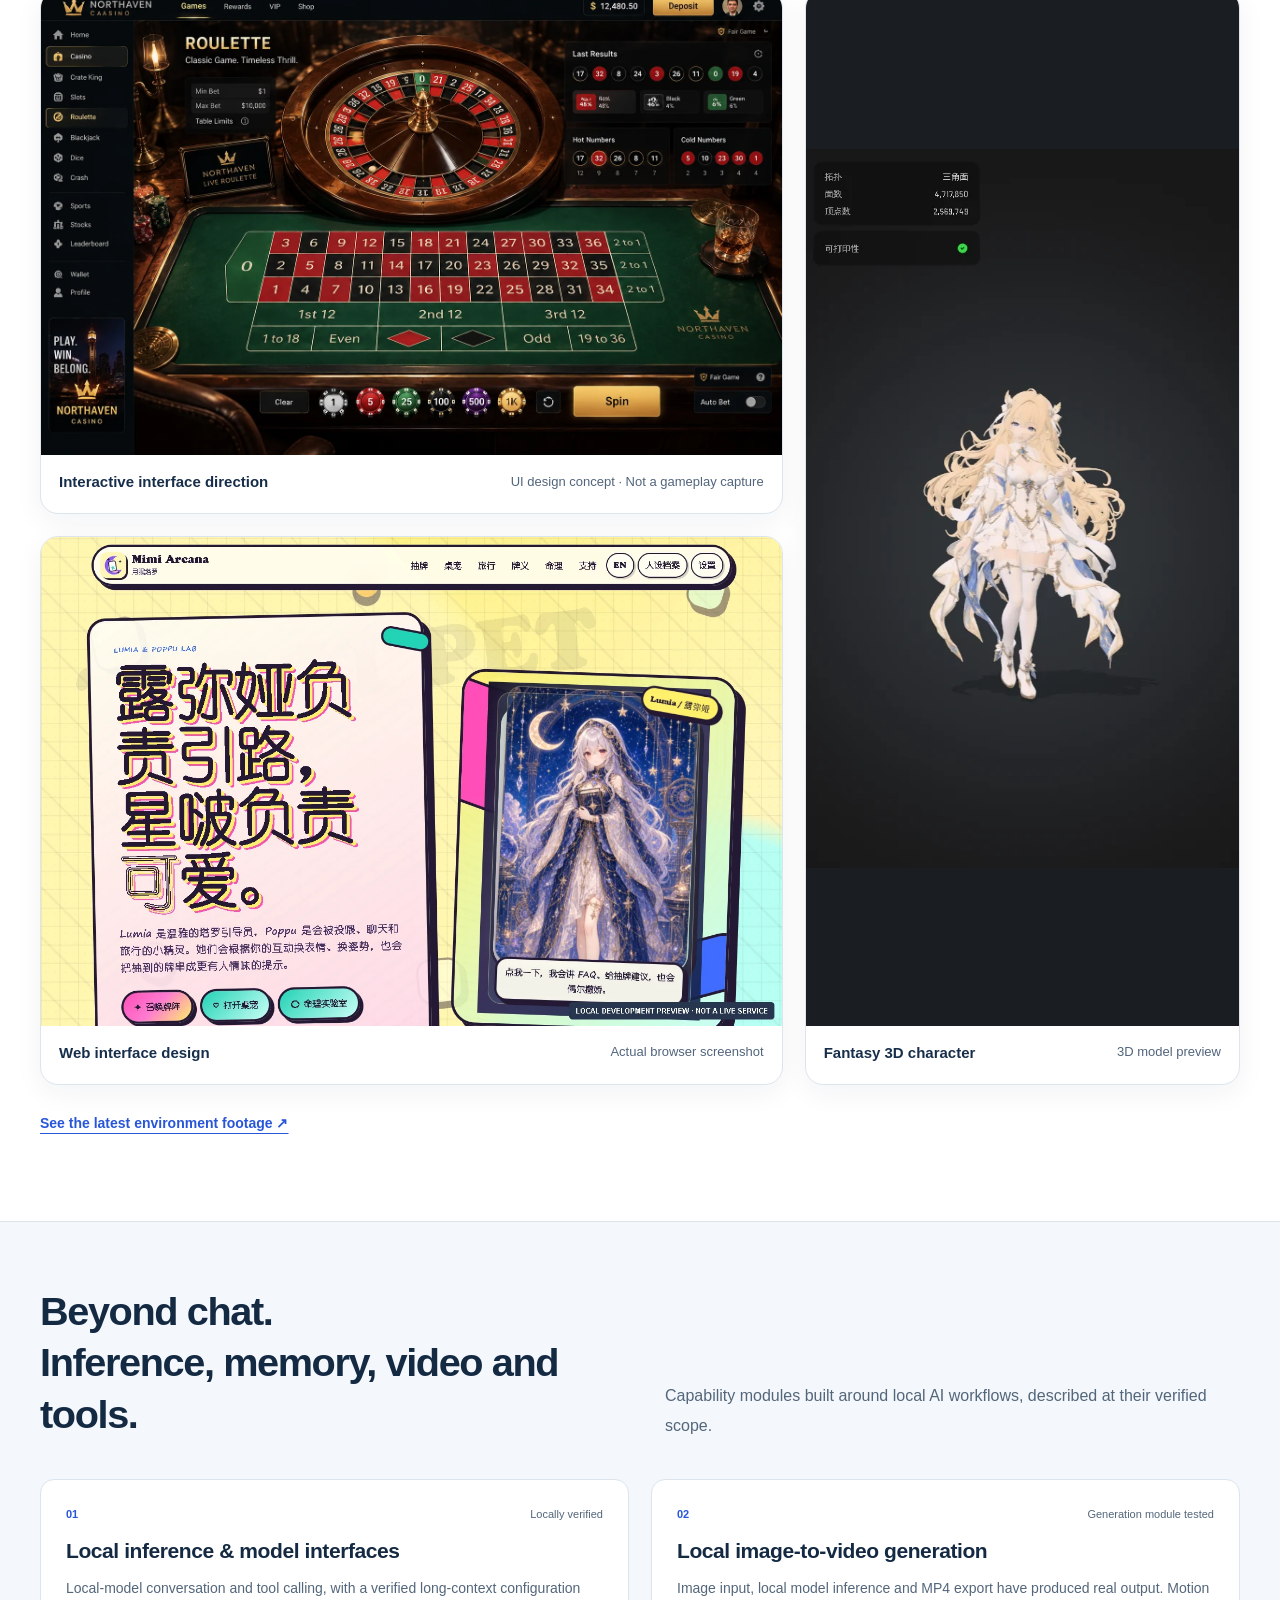
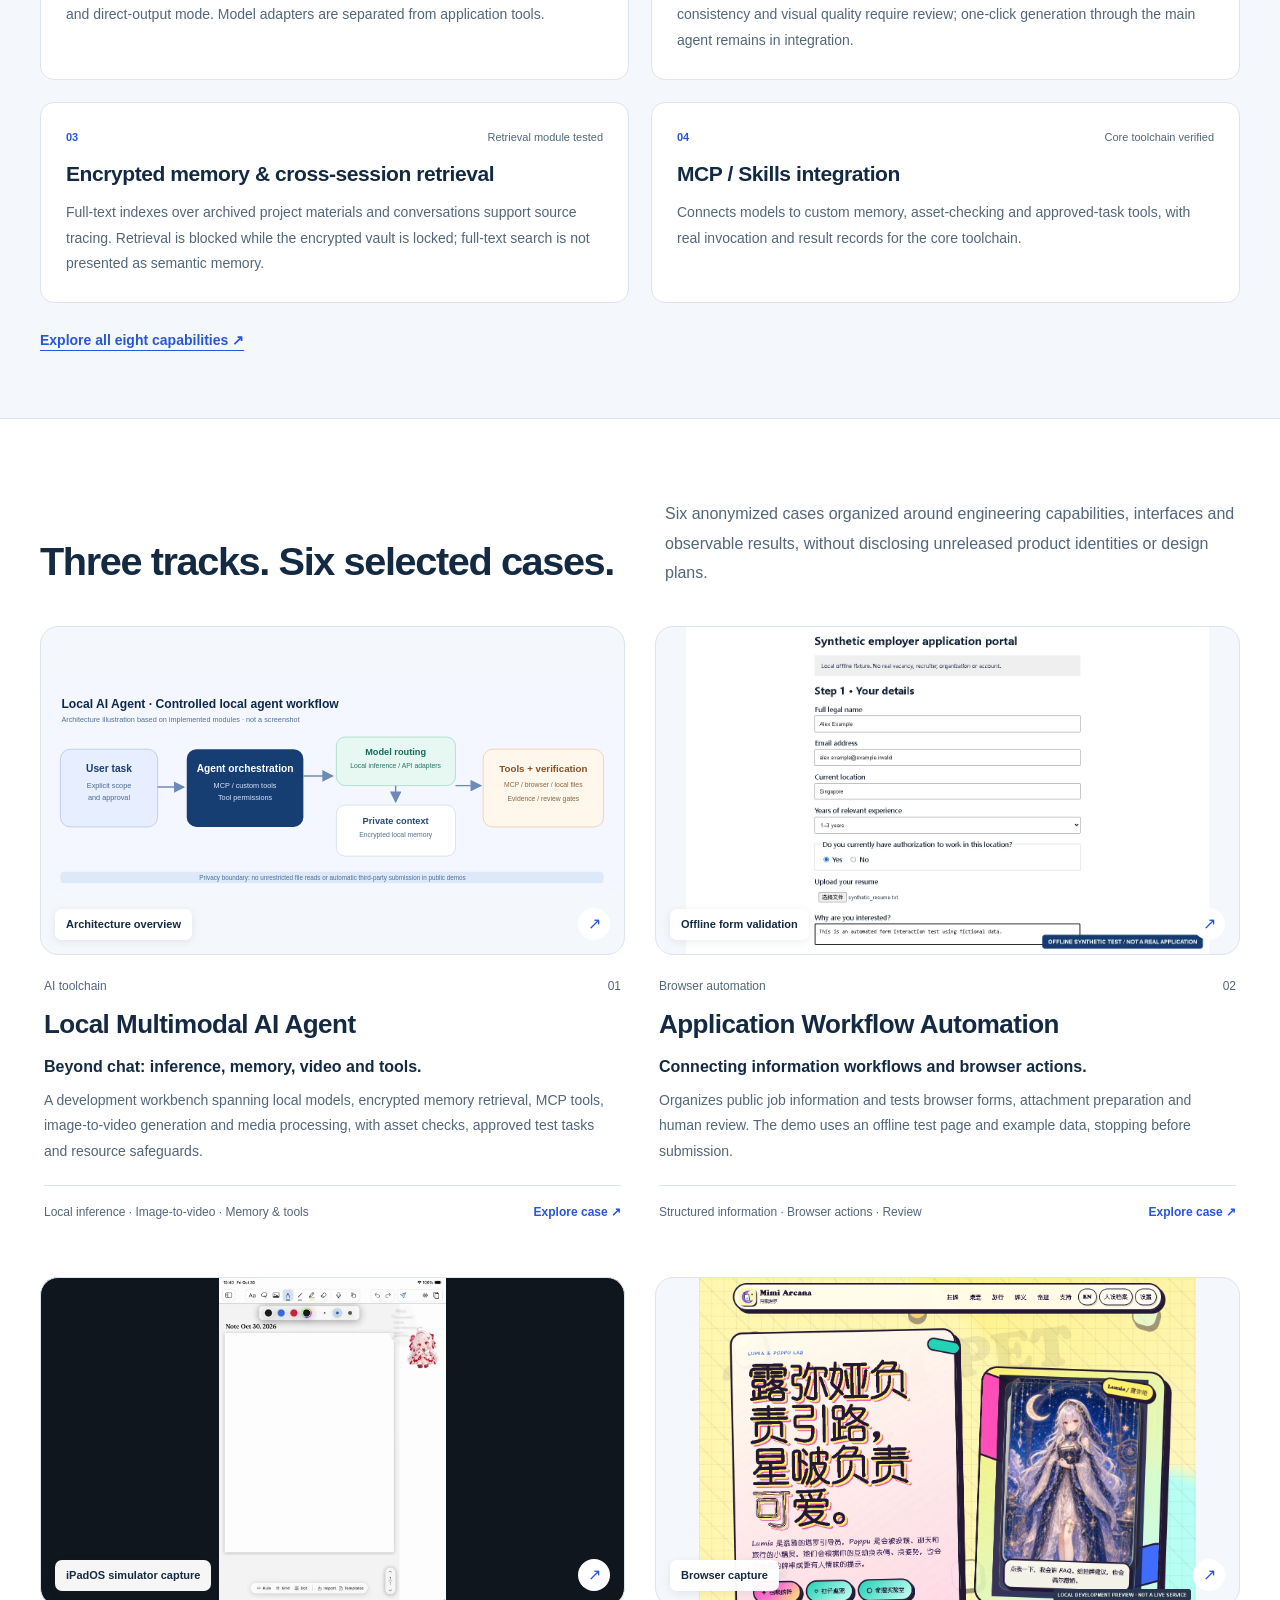
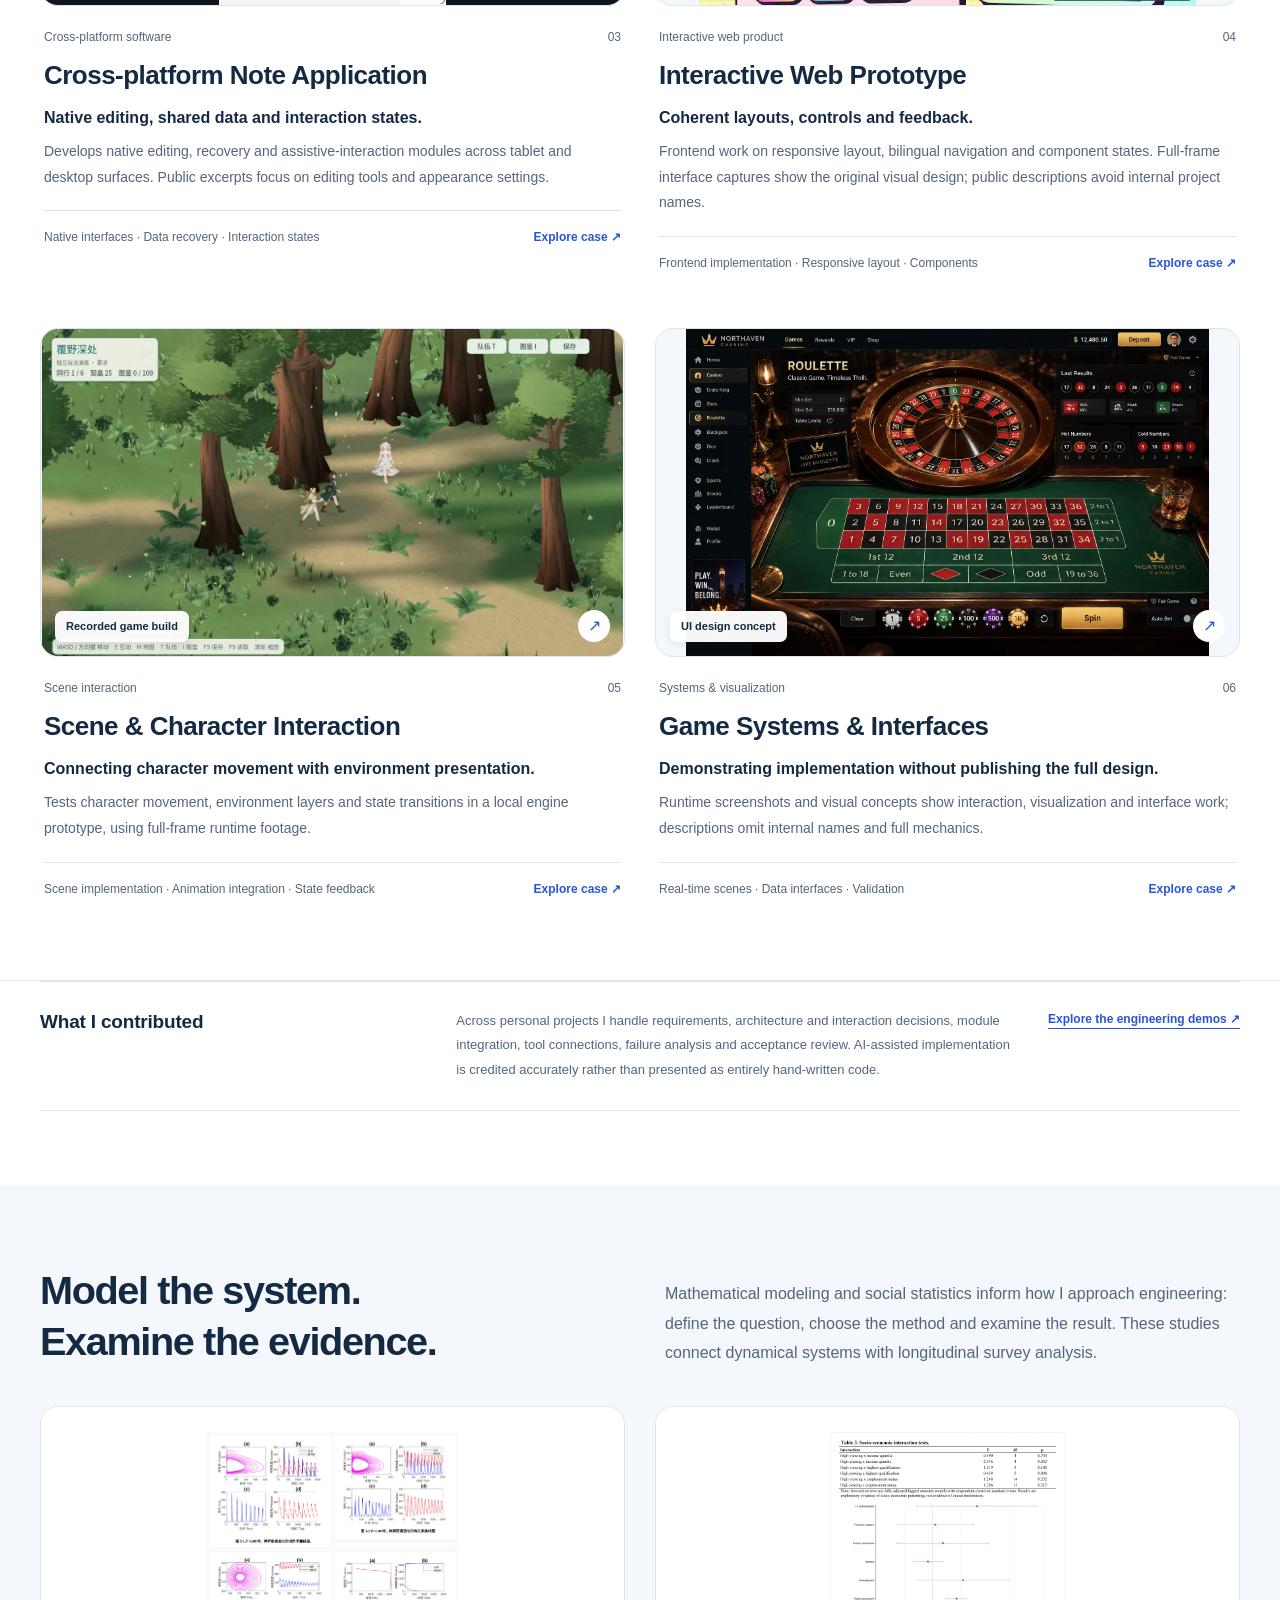
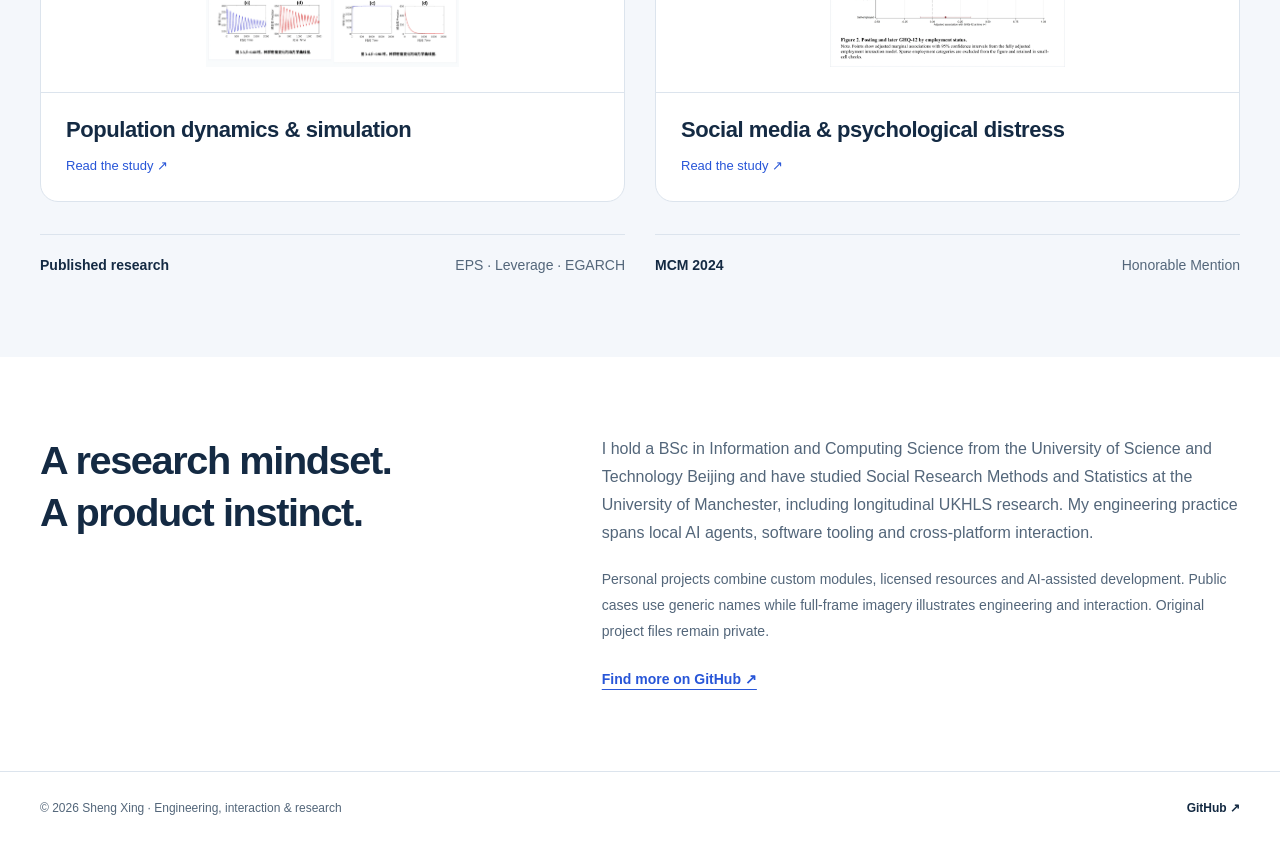
==== commit 5d48c8d5: "Publish verified V26 meadow and lighting demo with R6 environment stills" ====
--- a/index.html
+++ b/index.html
@@ -9,7 +9,7 @@
 <a class="skip-link" href="#main">Skip to content</a>
 <header class="site-header"><div class="container header-inner"><a class="brand" href="index.html" aria-label="Sheng Xing — Home"><span class="brand-mark">SX<span>·</span></span><span class="brand-name">Sheng Xing</span></a>
 <nav aria-label="Primary navigation"><a href="index.html" aria-current="page">Home</a><a href="demos.html">Demos</a><a href="academic.html">Research</a><a class="language" data-language href="zh.html" lang="zh-CN">中文</a></nav></div></header>
-<main id="main"><section class="home-hero container"><div class="hero-copy"><h1>From ideas<br>to experiences.</h1><p class="lead">I am Sheng Xing. I work on local AI agents and cross-platform software, building workflows around inference, memory, video generation and tool execution, and testing those ideas through applications, interactive prototypes and research.</p><div class="actions"><a class="button primary" href="demos.html">Explore the demos<span aria-hidden="true">↗</span></a><a class="button secondary" href="academic.html">Explore the research</a></div><p class="hero-byline">AI Agent · Cross-platform software · Interaction design</p></div><div class="hero-work"><figure class="media-figure video-figure hero-video"><div class="video-shell"><video controls playsinline muted preload="metadata" poster="assets/media/scene-motion-poster.webp?v=full7" aria-label="Scene and character interaction · Runtime excerpt"><source src="assets/media/scene-motion.mp4?v=full7" type="video/mp4">This browser cannot play the video.</video></div><figcaption><h3>Scene and character interaction · Runtime excerpt</h3><p>Local runtime excerpt · Full frame</p></figcaption></figure></div></section><div class="track-band"><div class="container tracks"><div><span>01</span><p>AI tools &amp; automation</p></div><div><span>02</span><p>Cross-platform &amp; web products</p></div><div><span>03</span><p>Games &amp; interactive prototypes</p></div></div></div><section class="proof-section" id="engineering-evidence"><div class="container">
+<main id="main"><section class="home-hero container"><div class="hero-copy"><h1>From ideas<br>to experiences.</h1><p class="lead">I am Sheng Xing. I work on local AI agents and cross-platform software, building workflows around inference, memory, video generation and tool execution, and testing those ideas through applications, interactive prototypes and research.</p><div class="actions"><a class="button primary" href="demos.html">Explore the demos<span aria-hidden="true">↗</span></a><a class="button secondary" href="academic.html">Explore the research</a></div><p class="hero-byline">AI Agent · Cross-platform software · Interaction design</p></div><div class="hero-work"><figure class="media-figure video-figure hero-video"><div class="video-shell"><video controls playsinline muted preload="metadata" poster="assets/media/scenic-dev/v26-morning-review.webp?v=v26-20261115" aria-label="Meadow movement · two real sky designs"><source src="assets/media/scenic-dev/v26-grass-sky-720p.mp4?v=v26-20261115" type="video/mp4">This browser cannot play the video.</video></div><figcaption><h3>Meadow movement · two real sky designs</h3><p>Real Godot 4.7.2 environment study · In progress</p></figcaption></figure></div></section><div class="track-band"><div class="container tracks"><div><span>01</span><p>AI tools &amp; automation</p></div><div><span>02</span><p>Cross-platform &amp; web products</p></div><div><span>03</span><p>Games &amp; interactive prototypes</p></div></div></div><section class="proof-section" id="engineering-evidence"><div class="container">
     <div class="section-heading"><h2>Show the work. Substantiate the claims.</h2><p>The portfolio pairs visual demonstrations with specific local verification. These are development acceptance results, not commercial launch metrics.</p></div>
     <div class="proof-grid"><article class="proof-case"><div class="proof-top"><span>01</span><small>Local models &amp; tools</small></div><h3>A real model-to-tool loop</h3><p>A 32K-context local-model configuration was verified, with actual model → custom tool → result interactions recorded.</p><a href="demos.html#agent">Explore the workflow <span aria-hidden="true">↗</span></a></article><article class="proof-case"><div class="proof-top"><span>02</span><small>Regression &amp; resource safeguards</small></div><h3>Tests with explicit outcomes</h3><p>A core Python regression ran 71 tests: 70 passed and 1 skipped. Cooperative GPU locking separately passed 14 of 14 tests.</p><a href="demos.html#agent-capabilities">Explore validation <span aria-hidden="true">↗</span></a></article><article class="proof-case"><div class="proof-top"><span>03</span><small>Running interaction evidence</small></div><h3>Simulator, browser and engine captures</h3><p>Native tablet simulator, offline browser forms and local game builds are shown in recordings—not represented as commercial releases.</p><a href="demos.html">Watch the demos <span aria-hidden="true">↗</span></a></article></div>
     <div class="proof-stack"><strong>Working stack</strong><p>Python / TypeScript / Node.js / SQLite · MCP / Skills · Playwright · iPadOS simulator · Godot / Unreal</p></div>
@@ -32,7 +32,7 @@
     <span class="zoom-label" aria-hidden="true">↗</span>
   </button><figcaption><strong>Web interface design</strong><span>Actual browser screenshot</span></figcaption></figure>
       </div>
-      <a class="text-link" href="demos.html#game-systems">Explore all project visuals ↗</a>
+      <a class="text-link" href="demos.html#scenic">See the latest environment footage ↗</a>
     </div></section><section class="capability-section" id="capability-preview"><div class="container"><div class="section-heading"><h2>Beyond chat.<br>Inference, memory, video and tools.</h2><p>Capability modules built around local AI workflows, described at their verified scope.</p></div><div class="capability-grid"><article class="capability" data-capability="local-inference"><div class="capability-top"><span>01</span><p>Locally verified</p></div><h3>Local inference &amp; model interfaces</h3><p>Local-model conversation and tool calling, with a verified long-context configuration and direct-output mode. Model adapters are separated from application tools.</p></article><article class="capability" data-capability="local-video"><div class="capability-top"><span>02</span><p>Generation module tested</p></div><h3>Local image-to-video generation</h3><p>Image input, local model inference and MP4 export have produced real output. Motion consistency and visual quality require review; one-click generation through the main agent remains in integration.</p></article><article class="capability" data-capability="private-memory"><div class="capability-top"><span>03</span><p>Retrieval module tested</p></div><h3>Encrypted memory &amp; cross-session retrieval</h3><p>Full-text indexes over archived project materials and conversations support source tracing. Retrieval is blocked while the encrypted vault is locked; full-text search is not presented as semantic memory.</p></article><article class="capability" data-capability="tool-integration"><div class="capability-top"><span>04</span><p>Core toolchain verified</p></div><h3>MCP / Skills integration</h3><p>Connects models to custom memory, asset-checking and approved-task tools, with real invocation and result records for the core toolchain.</p></article></div><a class="text-link" href="demos.html#agent-capabilities">Explore all eight capabilities ↗</a></div></section><section class="content-section" id="projects"><div class="container"><div class="section-heading"><h2>Three tracks. Six selected cases.</h2><p>Six anonymized cases organized around engineering capabilities, interfaces and observable results, without disclosing unreleased product identities or design plans.</p></div><div class="project-grid"><article class="project"><a class="project-preview" href="demos.html#agent" aria-label="Local Multimodal AI Agent"><img src="assets/media/agent-architecture.svg?v=full7" alt="Local AI agent overview: models, memory, tools and checks" loading="lazy" decoding="async"><span class="media-type">Architecture overview</span><span class="preview-arrow" aria-hidden="true">↗</span></a><div class="project-body"><div class="project-meta"><span>AI toolchain</span><span>01</span></div><h3><a href="demos.html#agent">Local Multimodal AI Agent</a></h3><p class="project-headline">Beyond chat: inference, memory, video and tools.</p><p>A development workbench spanning local models, encrypted memory retrieval, MCP tools, image-to-video generation and media processing, with asset checks, approved test tasks and resource safeguards.</p><div class="project-bottom"><span>Local inference · Image-to-video · Memory &amp; tools</span><a href="demos.html#agent">Explore case <span aria-hidden="true">↗</span></a></div></div></article><article class="project"><a class="project-preview" href="demos.html#automation" aria-label="Application Workflow Automation"><img src="assets/media/automation-form.webp?v=full7" alt="Offline form-preparation workflow example" loading="lazy" decoding="async"><span class="media-type">Offline form validation</span><span class="preview-arrow" aria-hidden="true">↗</span></a><div class="project-body"><div class="project-meta"><span>Browser automation</span><span>02</span></div><h3><a href="demos.html#automation">Application Workflow Automation</a></h3><p class="project-headline">Connecting information workflows and browser actions.</p><p>Organizes public job information and tests browser forms, attachment preparation and human review. The demo uses an offline test page and example data, stopping before submission.</p><div class="project-bottom"><span>Structured information · Browser actions · Review</span><a href="demos.html#automation">Explore case <span aria-hidden="true">↗</span></a></div></div></article><article class="project"><a class="project-preview portrait-preview" href="demos.html#apps" aria-label="Cross-platform Note Application"><img src="assets/media/tablet-interaction-poster.webp?v=full7" alt="Native editor · Full-frame screenshot and appearance settings" loading="lazy" decoding="async"><span class="media-type">iPadOS simulator capture</span><span class="preview-arrow" aria-hidden="true">↗</span></a><div class="project-body"><div class="project-meta"><span>Cross-platform software</span><span>03</span></div><h3><a href="demos.html#apps">Cross-platform Note Application</a></h3><p class="project-headline">Native editing, shared data and interaction states.</p><p>Develops native editing, recovery and assistive-interaction modules across tablet and desktop surfaces. Public excerpts focus on editing tools and appearance settings.</p><div class="project-bottom"><span>Native interfaces · Data recovery · Interaction states</span><a href="demos.html#apps">Explore case <span aria-hidden="true">↗</span></a></div></div></article><article class="project"><a class="project-preview" href="demos.html#web" aria-label="Interactive Web Prototype"><img src="assets/media/web-landing.webp?v=full7" alt="Full-frame web interface and components" loading="lazy" decoding="async"><span class="media-type">Browser capture</span><span class="preview-arrow" aria-hidden="true">↗</span></a><div class="project-body"><div class="project-meta"><span>Interactive web product</span><span>04</span></div><h3><a href="demos.html#web">Interactive Web Prototype</a></h3><p class="project-headline">Coherent layouts, controls and feedback.</p><p>Frontend work on responsive layout, bilingual navigation and component states. Full-frame interface captures show the original visual design; public descriptions avoid internal project names.</p><div class="project-bottom"><span>Frontend implementation · Responsive layout · Components</span><a href="demos.html#web">Explore case <span aria-hidden="true">↗</span></a></div></div></article><article class="project"><a class="project-preview" href="demos.html#games" aria-label="Scene &amp; Character Interaction"><img src="assets/media/scene-preview.webp?v=full7" alt="Full-frame real-time scene interaction" loading="lazy" decoding="async"><span class="media-type">Recorded game build</span><span class="preview-arrow" aria-hidden="true">↗</span></a><div class="project-body"><div class="project-meta"><span>Scene interaction</span><span>05</span></div><h3><a href="demos.html#games">Scene &amp; Character Interaction</a></h3><p class="project-headline">Connecting character movement with environment presentation.</p><p>Tests character movement, environment layers and state transitions in a local engine prototype, using full-frame runtime footage.</p><div class="project-bottom"><span>Scene implementation · Animation integration · State feedback</span><a href="demos.html#games">Explore case <span aria-hidden="true">↗</span></a></div></div></article><article class="project"><a class="project-preview" href="demos.html#game-systems" aria-label="Game Systems &amp; Interfaces"><img src="assets/media/visual-concept.webp?v=full7" alt="Full-frame data interface screenshot" loading="lazy" decoding="async"><span class="media-type">UI design concept</span><span class="preview-arrow" aria-hidden="true">↗</span></a><div class="project-body"><div class="project-meta"><span>Systems &amp; visualization</span><span>06</span></div><h3><a href="demos.html#game-systems">Game Systems &amp; Interfaces</a></h3><p class="project-headline">Demonstrating implementation without publishing the full design.</p><p>Runtime screenshots and visual concepts show interaction, visualization and interface work; descriptions omit internal names and full mechanics.</p><div class="project-bottom"><span>Real-time scenes · Data interfaces · Validation</span><a href="demos.html#game-systems">Explore case <span aria-hidden="true">↗</span></a></div></div></article></div></div></section><section class="contribution-section"><div class="container"><div class="contribution-note"><h3>What I contributed</h3><p>Across personal projects I handle requirements, architecture and interaction decisions, module integration, tool connections, failure analysis and acceptance review. AI-assisted implementation is credited accurately rather than presented as entirely hand-written code.</p><a class="text-link" href="demos.html#agent">Explore the engineering demos ↗</a></div></div></section><section class="research-band" id="research"><div class="container"><div class="section-heading"><h2>Model the system.<br>Examine the evidence.</h2><p>Mathematical modeling and social statistics inform how I approach engineering: define the question, choose the method and examine the result. These studies connect dynamical systems with longitudinal survey analysis.</p></div><div class="research-cards"><a class="research-preview" href="academic.html#srtp"><img src="assets/research/research-srtp-07.webp" loading="lazy" alt="Population dynamics &amp; simulation"><div><h3>Population dynamics &amp; simulation</h3><span>Read the study ↗</span></div></a><a class="research-preview" href="academic.html#ukhls"><img src="assets/research/research-msc-05.webp" loading="lazy" alt="Social media &amp; psychological distress"><div><h3>Social media &amp; psychological distress</h3><span>Read the study ↗</span></div></a></div><div class="recognition-row"><a href="academic.html#publication"><strong>Published research</strong><span>EPS · Leverage · EGARCH</span></a><a href="academic.html#recognition"><strong>MCM 2024</strong><span>Honorable Mention</span></a></div></div></section><section class="about-section container" id="about"><h2>A research mindset. A product instinct.</h2><div><p>I hold a BSc in Information and Computing Science from the University of Science and Technology Beijing and have studied Social Research Methods and Statistics at the University of Manchester, including longitudinal UKHLS research. My engineering practice spans local AI agents, software tooling and cross-platform interaction.</p><p class="small-copy">Personal projects combine custom modules, licensed resources and AI-assisted development. Public cases use generic names while full-frame imagery illustrates engineering and interaction. Original project files remain private.</p><a class="text-link" href="https://github.com/DerpyTDM520" target="_blank" rel="noopener noreferrer">Find more on GitHub ↗</a></div></section></main><footer class="site-footer"><div class="container footer-inner"><span>© 2026 Sheng Xing · Engineering, interaction & research</span><a href="https://github.com/DerpyTDM520" target="_blank" rel="noopener noreferrer">GitHub <span aria-hidden="true">↗</span></a></div></footer>
 <dialog class="lightbox" id="image-lightbox" aria-label="Image preview"><div class="lightbox-controls"><button type="button" data-size-toggle aria-pressed="false">Original size</button><button type="button" data-close-lightbox aria-label="Close image preview">Close ×</button></div><div class="lightbox-scroll"><img alt=""></div><p class="lightbox-caption"></p></dialog>
 </body></html>
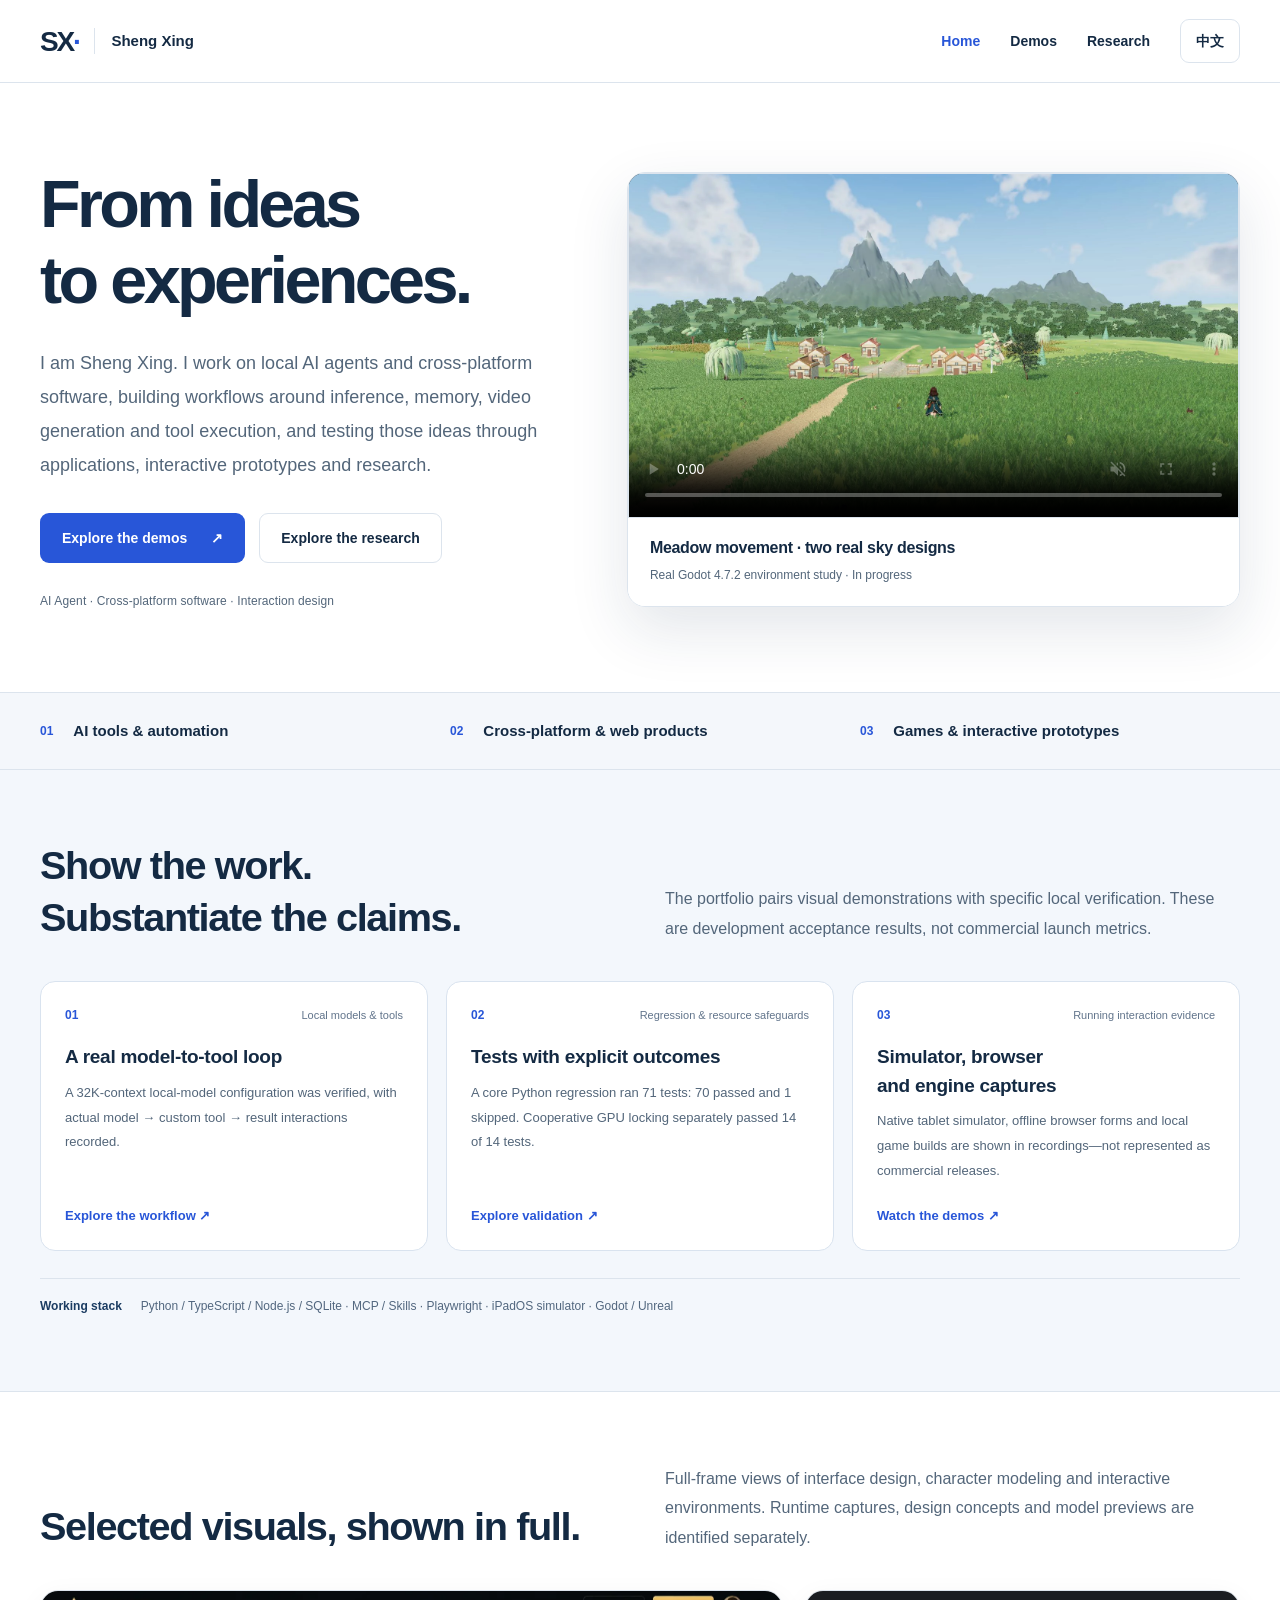
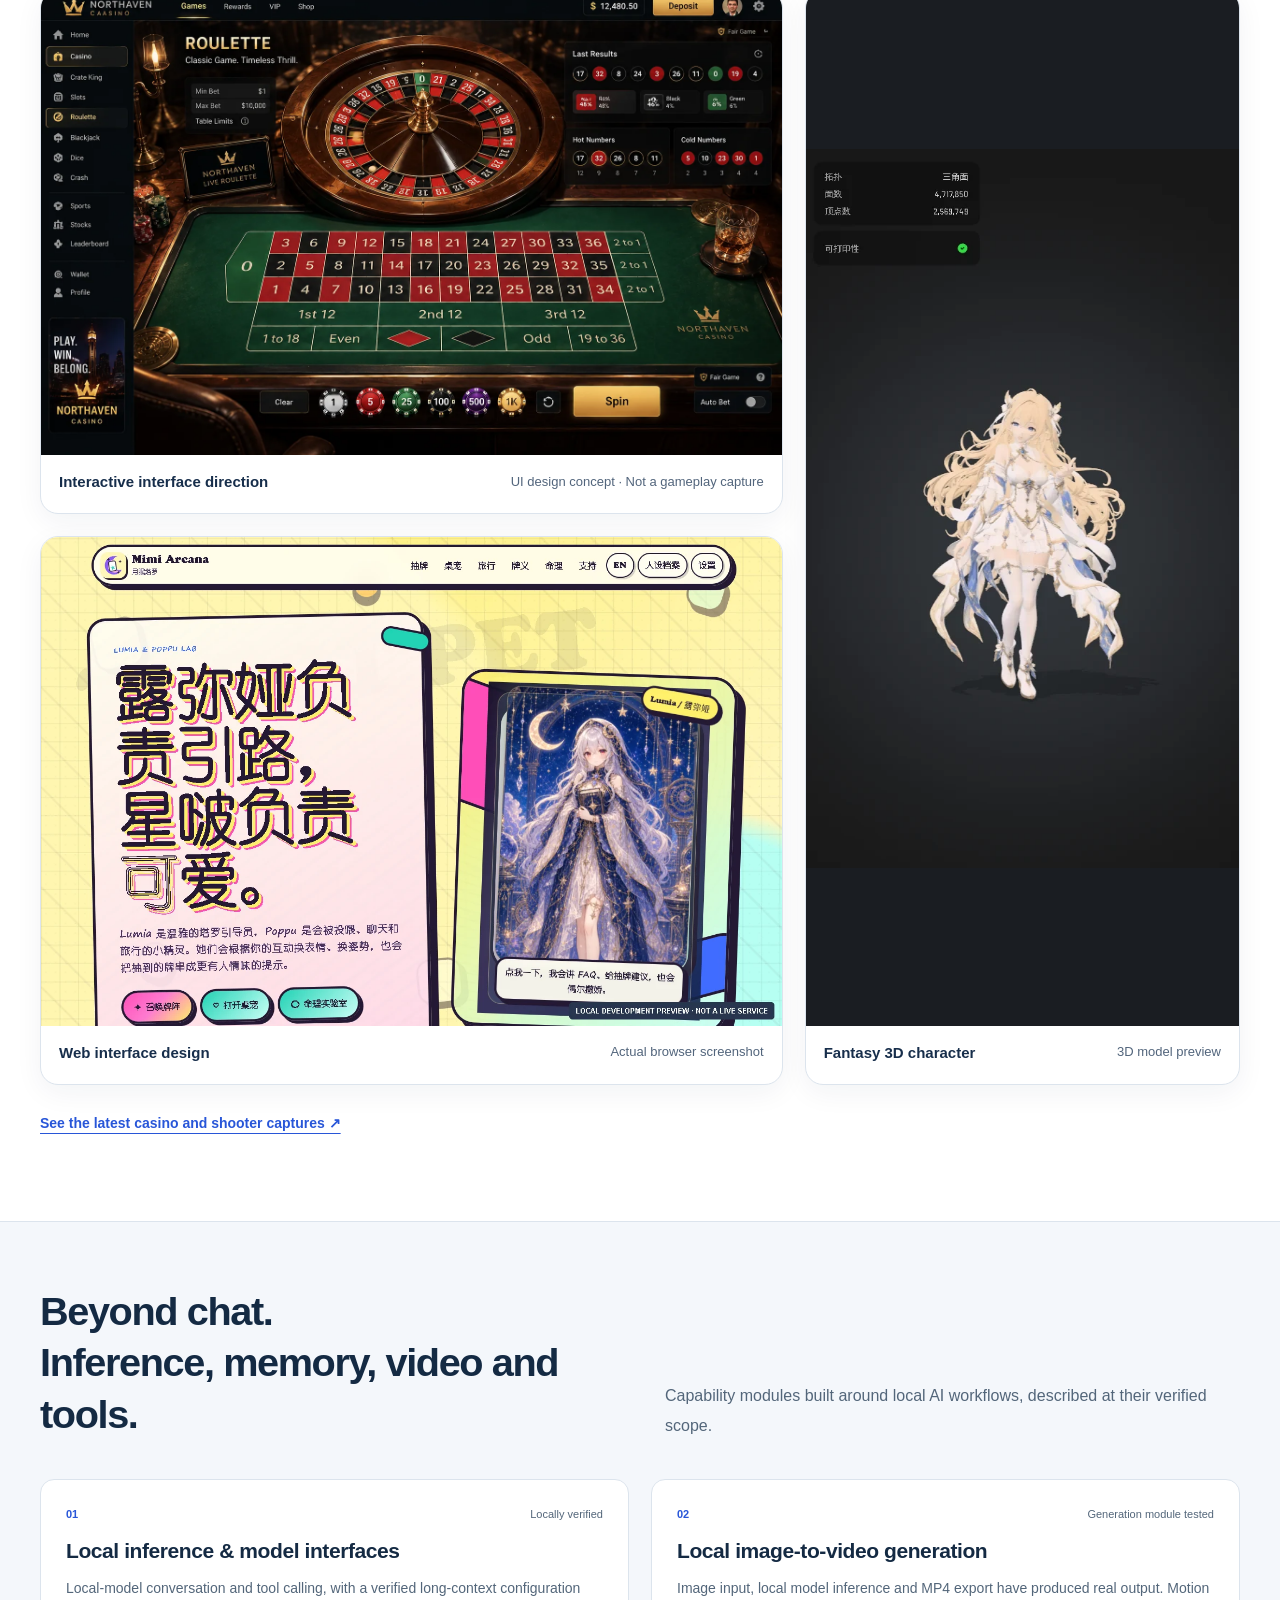
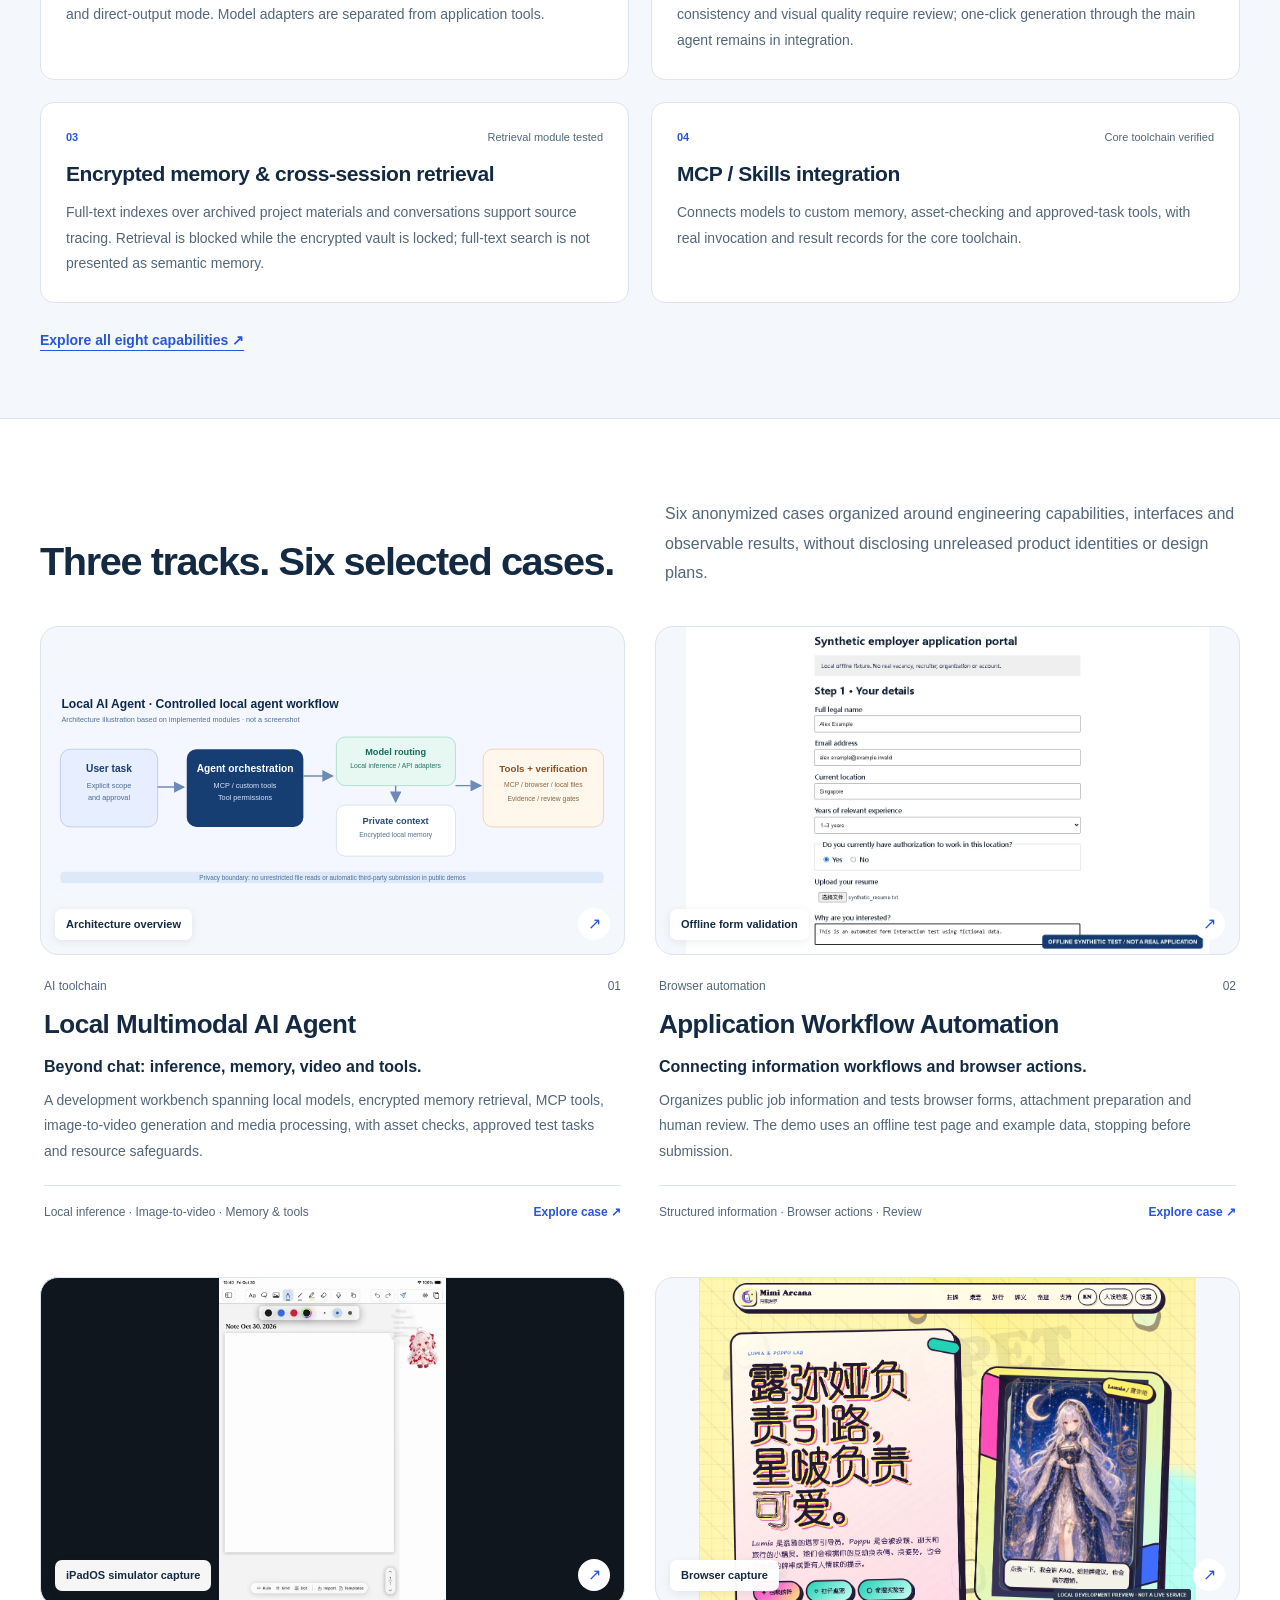
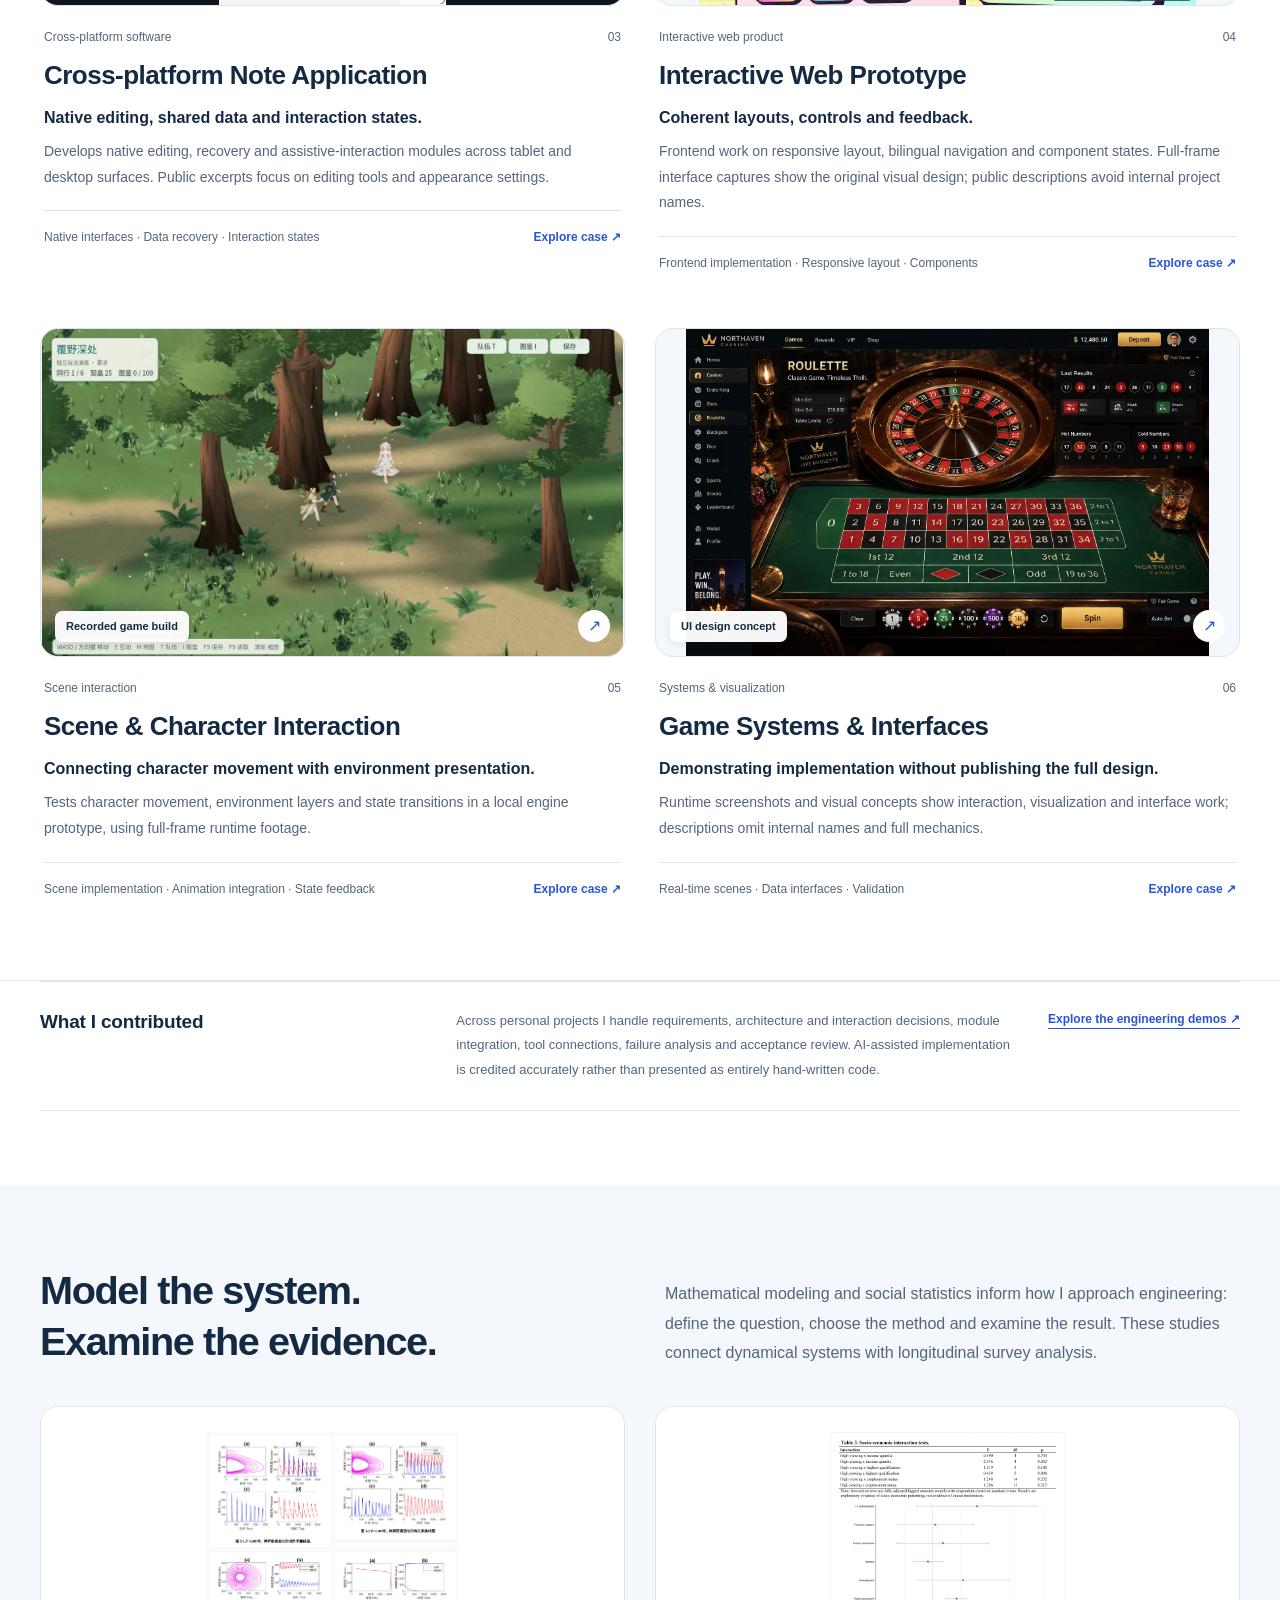
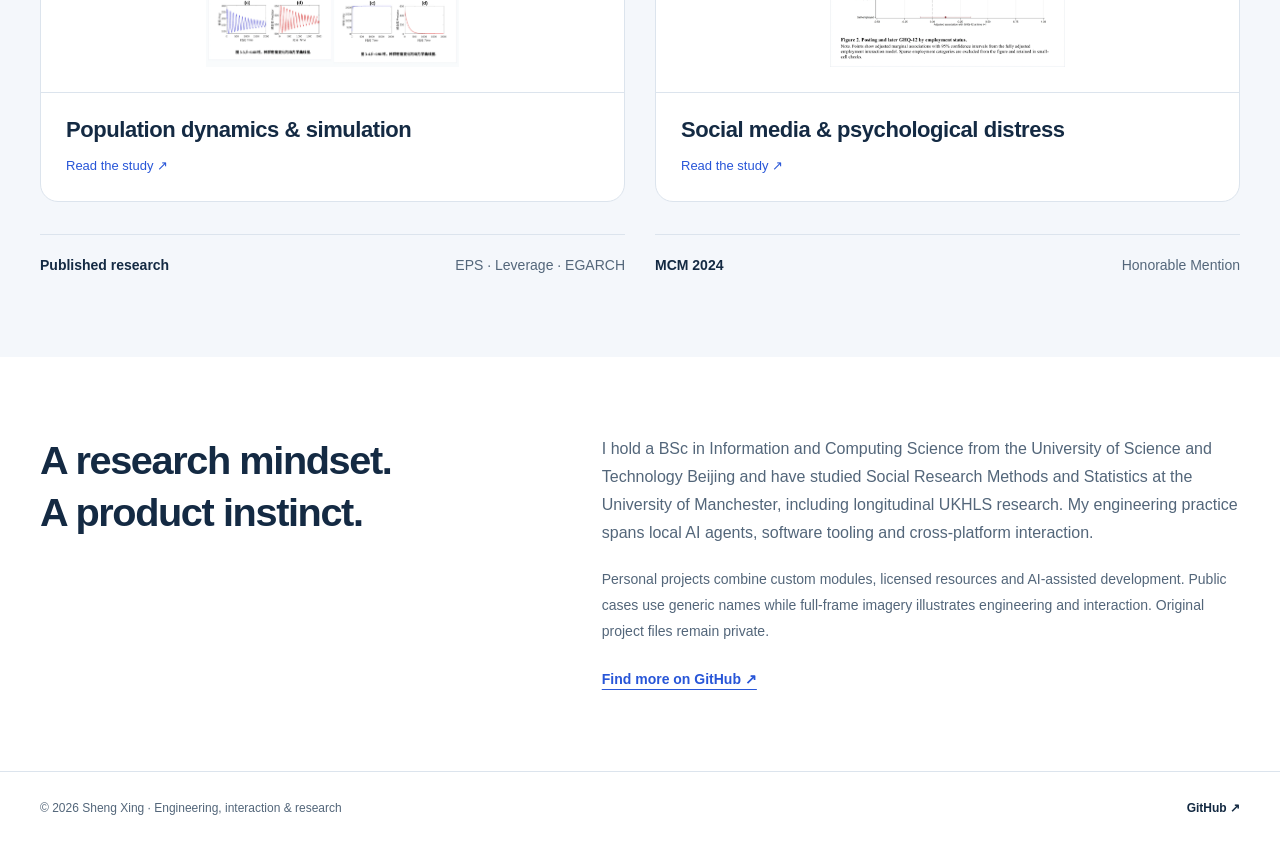
==== commit 92e25ed8: "Add source-backed casino and packaged shooter test visuals" ====
--- a/index.html
+++ b/index.html
@@ -32,7 +32,7 @@
     <span class="zoom-label" aria-hidden="true">↗</span>
   </button><figcaption><strong>Web interface design</strong><span>Actual browser screenshot</span></figcaption></figure>
       </div>
-      <a class="text-link" href="demos.html#scenic">See the latest environment footage ↗</a>
+      <a class="text-link" href="demos.html#casino">See the latest casino and shooter captures ↗</a>
     </div></section><section class="capability-section" id="capability-preview"><div class="container"><div class="section-heading"><h2>Beyond chat.<br>Inference, memory, video and tools.</h2><p>Capability modules built around local AI workflows, described at their verified scope.</p></div><div class="capability-grid"><article class="capability" data-capability="local-inference"><div class="capability-top"><span>01</span><p>Locally verified</p></div><h3>Local inference &amp; model interfaces</h3><p>Local-model conversation and tool calling, with a verified long-context configuration and direct-output mode. Model adapters are separated from application tools.</p></article><article class="capability" data-capability="local-video"><div class="capability-top"><span>02</span><p>Generation module tested</p></div><h3>Local image-to-video generation</h3><p>Image input, local model inference and MP4 export have produced real output. Motion consistency and visual quality require review; one-click generation through the main agent remains in integration.</p></article><article class="capability" data-capability="private-memory"><div class="capability-top"><span>03</span><p>Retrieval module tested</p></div><h3>Encrypted memory &amp; cross-session retrieval</h3><p>Full-text indexes over archived project materials and conversations support source tracing. Retrieval is blocked while the encrypted vault is locked; full-text search is not presented as semantic memory.</p></article><article class="capability" data-capability="tool-integration"><div class="capability-top"><span>04</span><p>Core toolchain verified</p></div><h3>MCP / Skills integration</h3><p>Connects models to custom memory, asset-checking and approved-task tools, with real invocation and result records for the core toolchain.</p></article></div><a class="text-link" href="demos.html#agent-capabilities">Explore all eight capabilities ↗</a></div></section><section class="content-section" id="projects"><div class="container"><div class="section-heading"><h2>Three tracks. Six selected cases.</h2><p>Six anonymized cases organized around engineering capabilities, interfaces and observable results, without disclosing unreleased product identities or design plans.</p></div><div class="project-grid"><article class="project"><a class="project-preview" href="demos.html#agent" aria-label="Local Multimodal AI Agent"><img src="assets/media/agent-architecture.svg?v=full7" alt="Local AI agent overview: models, memory, tools and checks" loading="lazy" decoding="async"><span class="media-type">Architecture overview</span><span class="preview-arrow" aria-hidden="true">↗</span></a><div class="project-body"><div class="project-meta"><span>AI toolchain</span><span>01</span></div><h3><a href="demos.html#agent">Local Multimodal AI Agent</a></h3><p class="project-headline">Beyond chat: inference, memory, video and tools.</p><p>A development workbench spanning local models, encrypted memory retrieval, MCP tools, image-to-video generation and media processing, with asset checks, approved test tasks and resource safeguards.</p><div class="project-bottom"><span>Local inference · Image-to-video · Memory &amp; tools</span><a href="demos.html#agent">Explore case <span aria-hidden="true">↗</span></a></div></div></article><article class="project"><a class="project-preview" href="demos.html#automation" aria-label="Application Workflow Automation"><img src="assets/media/automation-form.webp?v=full7" alt="Offline form-preparation workflow example" loading="lazy" decoding="async"><span class="media-type">Offline form validation</span><span class="preview-arrow" aria-hidden="true">↗</span></a><div class="project-body"><div class="project-meta"><span>Browser automation</span><span>02</span></div><h3><a href="demos.html#automation">Application Workflow Automation</a></h3><p class="project-headline">Connecting information workflows and browser actions.</p><p>Organizes public job information and tests browser forms, attachment preparation and human review. The demo uses an offline test page and example data, stopping before submission.</p><div class="project-bottom"><span>Structured information · Browser actions · Review</span><a href="demos.html#automation">Explore case <span aria-hidden="true">↗</span></a></div></div></article><article class="project"><a class="project-preview portrait-preview" href="demos.html#apps" aria-label="Cross-platform Note Application"><img src="assets/media/tablet-interaction-poster.webp?v=full7" alt="Native editor · Full-frame screenshot and appearance settings" loading="lazy" decoding="async"><span class="media-type">iPadOS simulator capture</span><span class="preview-arrow" aria-hidden="true">↗</span></a><div class="project-body"><div class="project-meta"><span>Cross-platform software</span><span>03</span></div><h3><a href="demos.html#apps">Cross-platform Note Application</a></h3><p class="project-headline">Native editing, shared data and interaction states.</p><p>Develops native editing, recovery and assistive-interaction modules across tablet and desktop surfaces. Public excerpts focus on editing tools and appearance settings.</p><div class="project-bottom"><span>Native interfaces · Data recovery · Interaction states</span><a href="demos.html#apps">Explore case <span aria-hidden="true">↗</span></a></div></div></article><article class="project"><a class="project-preview" href="demos.html#web" aria-label="Interactive Web Prototype"><img src="assets/media/web-landing.webp?v=full7" alt="Full-frame web interface and components" loading="lazy" decoding="async"><span class="media-type">Browser capture</span><span class="preview-arrow" aria-hidden="true">↗</span></a><div class="project-body"><div class="project-meta"><span>Interactive web product</span><span>04</span></div><h3><a href="demos.html#web">Interactive Web Prototype</a></h3><p class="project-headline">Coherent layouts, controls and feedback.</p><p>Frontend work on responsive layout, bilingual navigation and component states. Full-frame interface captures show the original visual design; public descriptions avoid internal project names.</p><div class="project-bottom"><span>Frontend implementation · Responsive layout · Components</span><a href="demos.html#web">Explore case <span aria-hidden="true">↗</span></a></div></div></article><article class="project"><a class="project-preview" href="demos.html#games" aria-label="Scene &amp; Character Interaction"><img src="assets/media/scene-preview.webp?v=full7" alt="Full-frame real-time scene interaction" loading="lazy" decoding="async"><span class="media-type">Recorded game build</span><span class="preview-arrow" aria-hidden="true">↗</span></a><div class="project-body"><div class="project-meta"><span>Scene interaction</span><span>05</span></div><h3><a href="demos.html#games">Scene &amp; Character Interaction</a></h3><p class="project-headline">Connecting character movement with environment presentation.</p><p>Tests character movement, environment layers and state transitions in a local engine prototype, using full-frame runtime footage.</p><div class="project-bottom"><span>Scene implementation · Animation integration · State feedback</span><a href="demos.html#games">Explore case <span aria-hidden="true">↗</span></a></div></div></article><article class="project"><a class="project-preview" href="demos.html#game-systems" aria-label="Game Systems &amp; Interfaces"><img src="assets/media/visual-concept.webp?v=full7" alt="Full-frame data interface screenshot" loading="lazy" decoding="async"><span class="media-type">UI design concept</span><span class="preview-arrow" aria-hidden="true">↗</span></a><div class="project-body"><div class="project-meta"><span>Systems &amp; visualization</span><span>06</span></div><h3><a href="demos.html#game-systems">Game Systems &amp; Interfaces</a></h3><p class="project-headline">Demonstrating implementation without publishing the full design.</p><p>Runtime screenshots and visual concepts show interaction, visualization and interface work; descriptions omit internal names and full mechanics.</p><div class="project-bottom"><span>Real-time scenes · Data interfaces · Validation</span><a href="demos.html#game-systems">Explore case <span aria-hidden="true">↗</span></a></div></div></article></div></div></section><section class="contribution-section"><div class="container"><div class="contribution-note"><h3>What I contributed</h3><p>Across personal projects I handle requirements, architecture and interaction decisions, module integration, tool connections, failure analysis and acceptance review. AI-assisted implementation is credited accurately rather than presented as entirely hand-written code.</p><a class="text-link" href="demos.html#agent">Explore the engineering demos ↗</a></div></div></section><section class="research-band" id="research"><div class="container"><div class="section-heading"><h2>Model the system.<br>Examine the evidence.</h2><p>Mathematical modeling and social statistics inform how I approach engineering: define the question, choose the method and examine the result. These studies connect dynamical systems with longitudinal survey analysis.</p></div><div class="research-cards"><a class="research-preview" href="academic.html#srtp"><img src="assets/research/research-srtp-07.webp" loading="lazy" alt="Population dynamics &amp; simulation"><div><h3>Population dynamics &amp; simulation</h3><span>Read the study ↗</span></div></a><a class="research-preview" href="academic.html#ukhls"><img src="assets/research/research-msc-05.webp" loading="lazy" alt="Social media &amp; psychological distress"><div><h3>Social media &amp; psychological distress</h3><span>Read the study ↗</span></div></a></div><div class="recognition-row"><a href="academic.html#publication"><strong>Published research</strong><span>EPS · Leverage · EGARCH</span></a><a href="academic.html#recognition"><strong>MCM 2024</strong><span>Honorable Mention</span></a></div></div></section><section class="about-section container" id="about"><h2>A research mindset. A product instinct.</h2><div><p>I hold a BSc in Information and Computing Science from the University of Science and Technology Beijing and have studied Social Research Methods and Statistics at the University of Manchester, including longitudinal UKHLS research. My engineering practice spans local AI agents, software tooling and cross-platform interaction.</p><p class="small-copy">Personal projects combine custom modules, licensed resources and AI-assisted development. Public cases use generic names while full-frame imagery illustrates engineering and interaction. Original project files remain private.</p><a class="text-link" href="https://github.com/DerpyTDM520" target="_blank" rel="noopener noreferrer">Find more on GitHub ↗</a></div></section></main><footer class="site-footer"><div class="container footer-inner"><span>© 2026 Sheng Xing · Engineering, interaction & research</span><a href="https://github.com/DerpyTDM520" target="_blank" rel="noopener noreferrer">GitHub <span aria-hidden="true">↗</span></a></div></footer>
 <dialog class="lightbox" id="image-lightbox" aria-label="Image preview"><div class="lightbox-controls"><button type="button" data-size-toggle aria-pressed="false">Original size</button><button type="button" data-close-lightbox aria-label="Close image preview">Close ×</button></div><div class="lightbox-scroll"><img alt=""></div><p class="lightbox-caption"></p></dialog>
 </body></html>
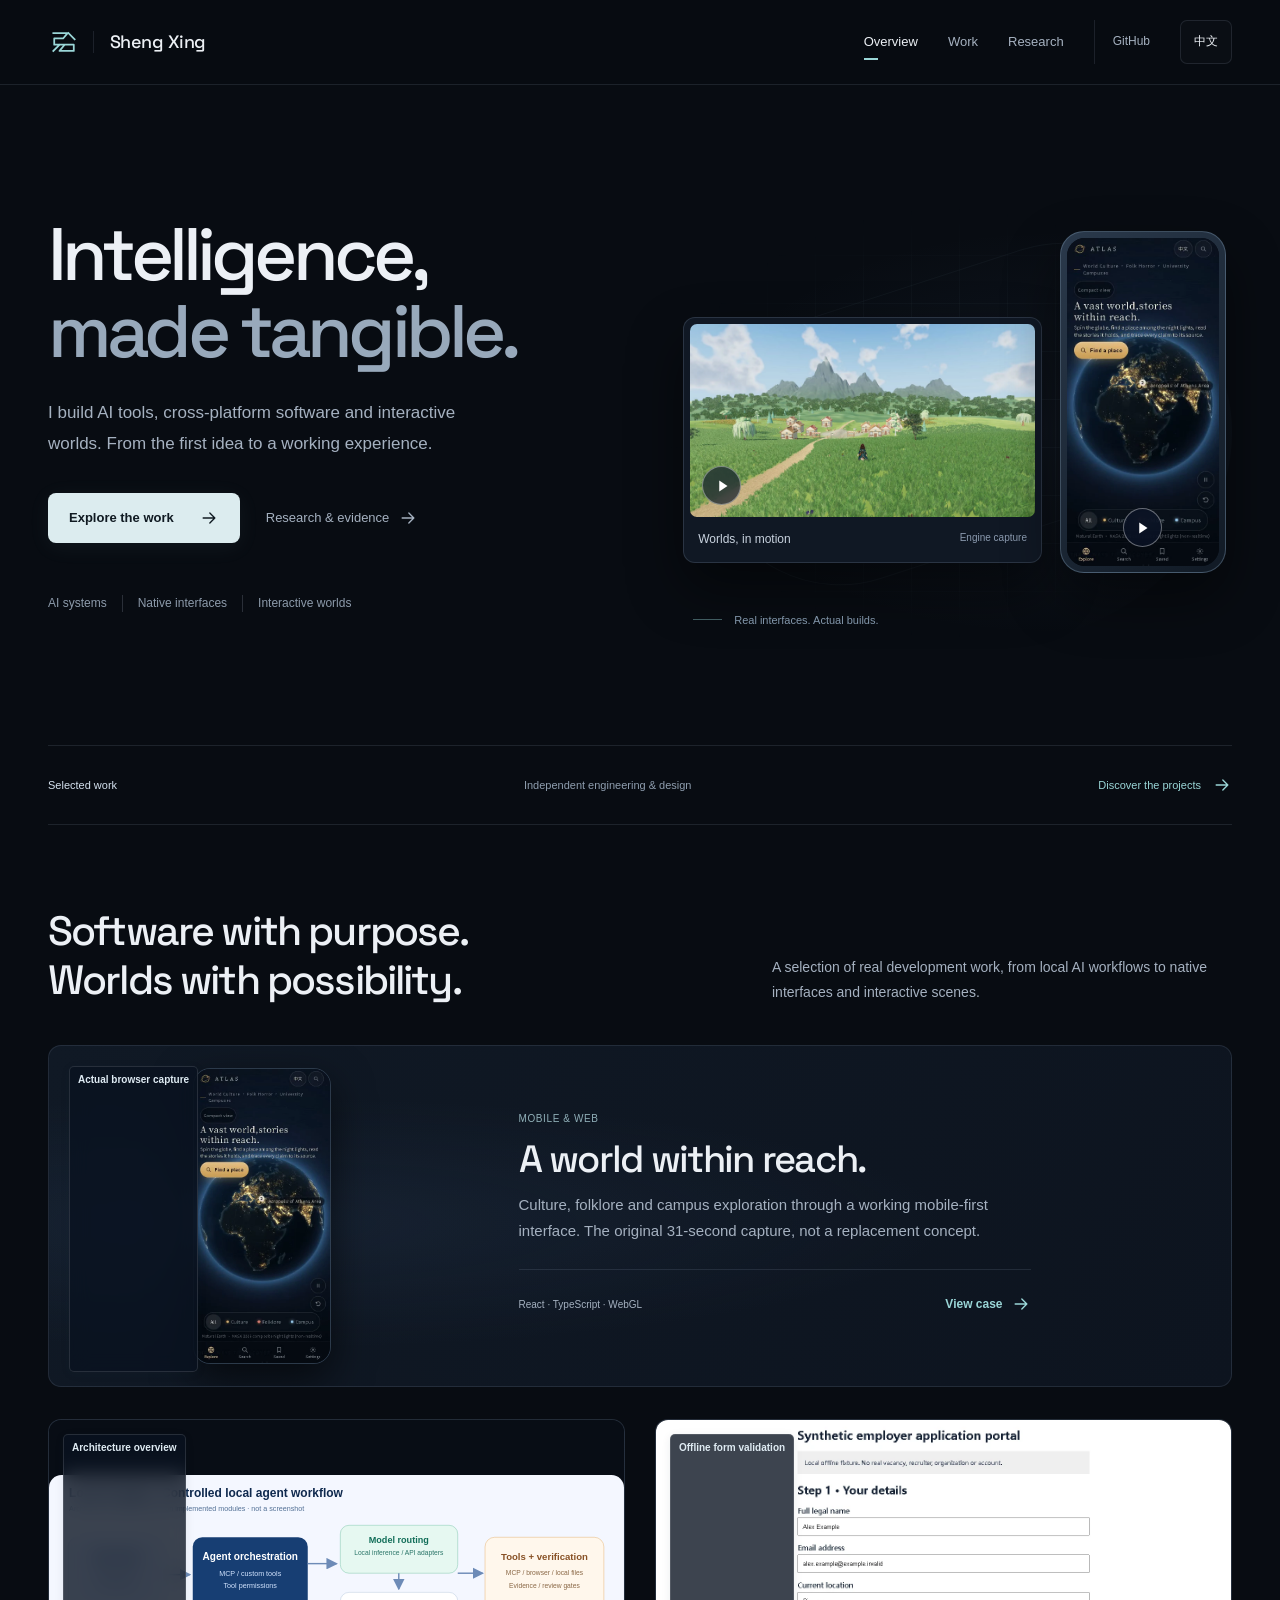
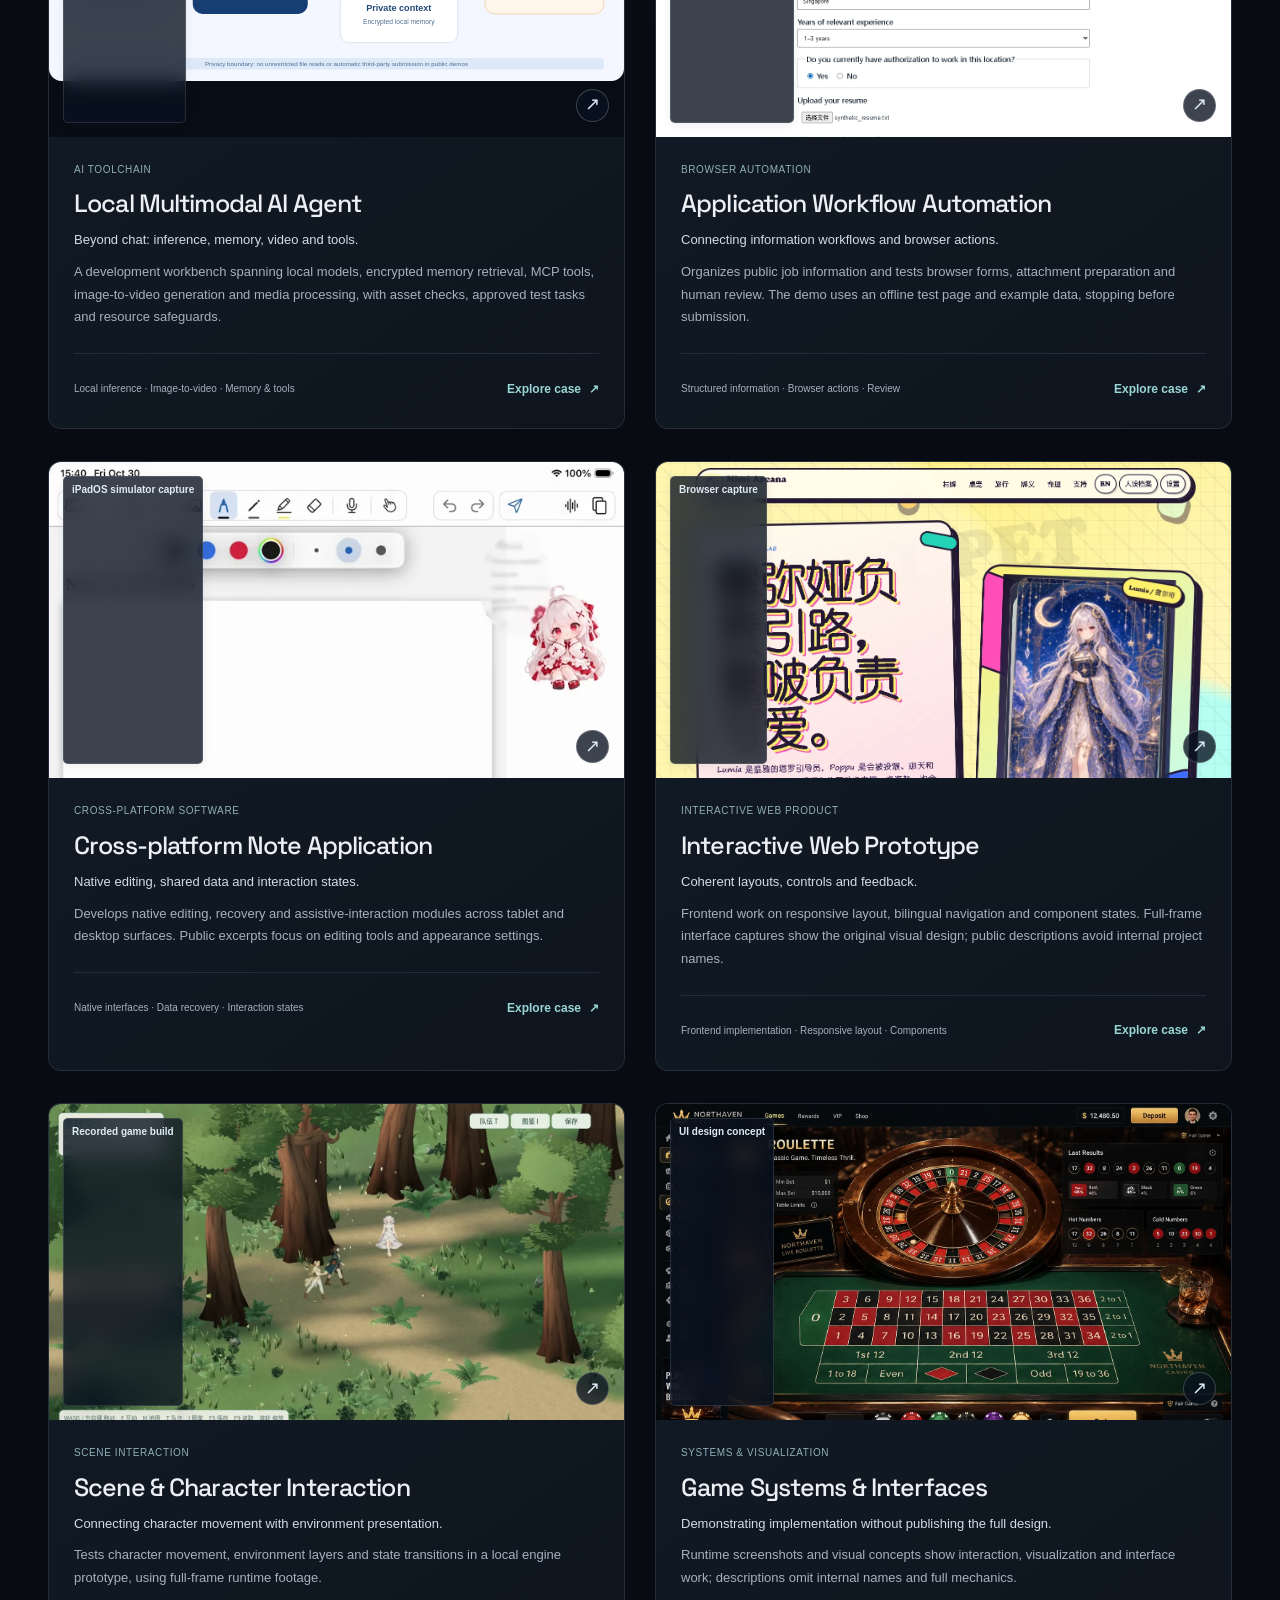
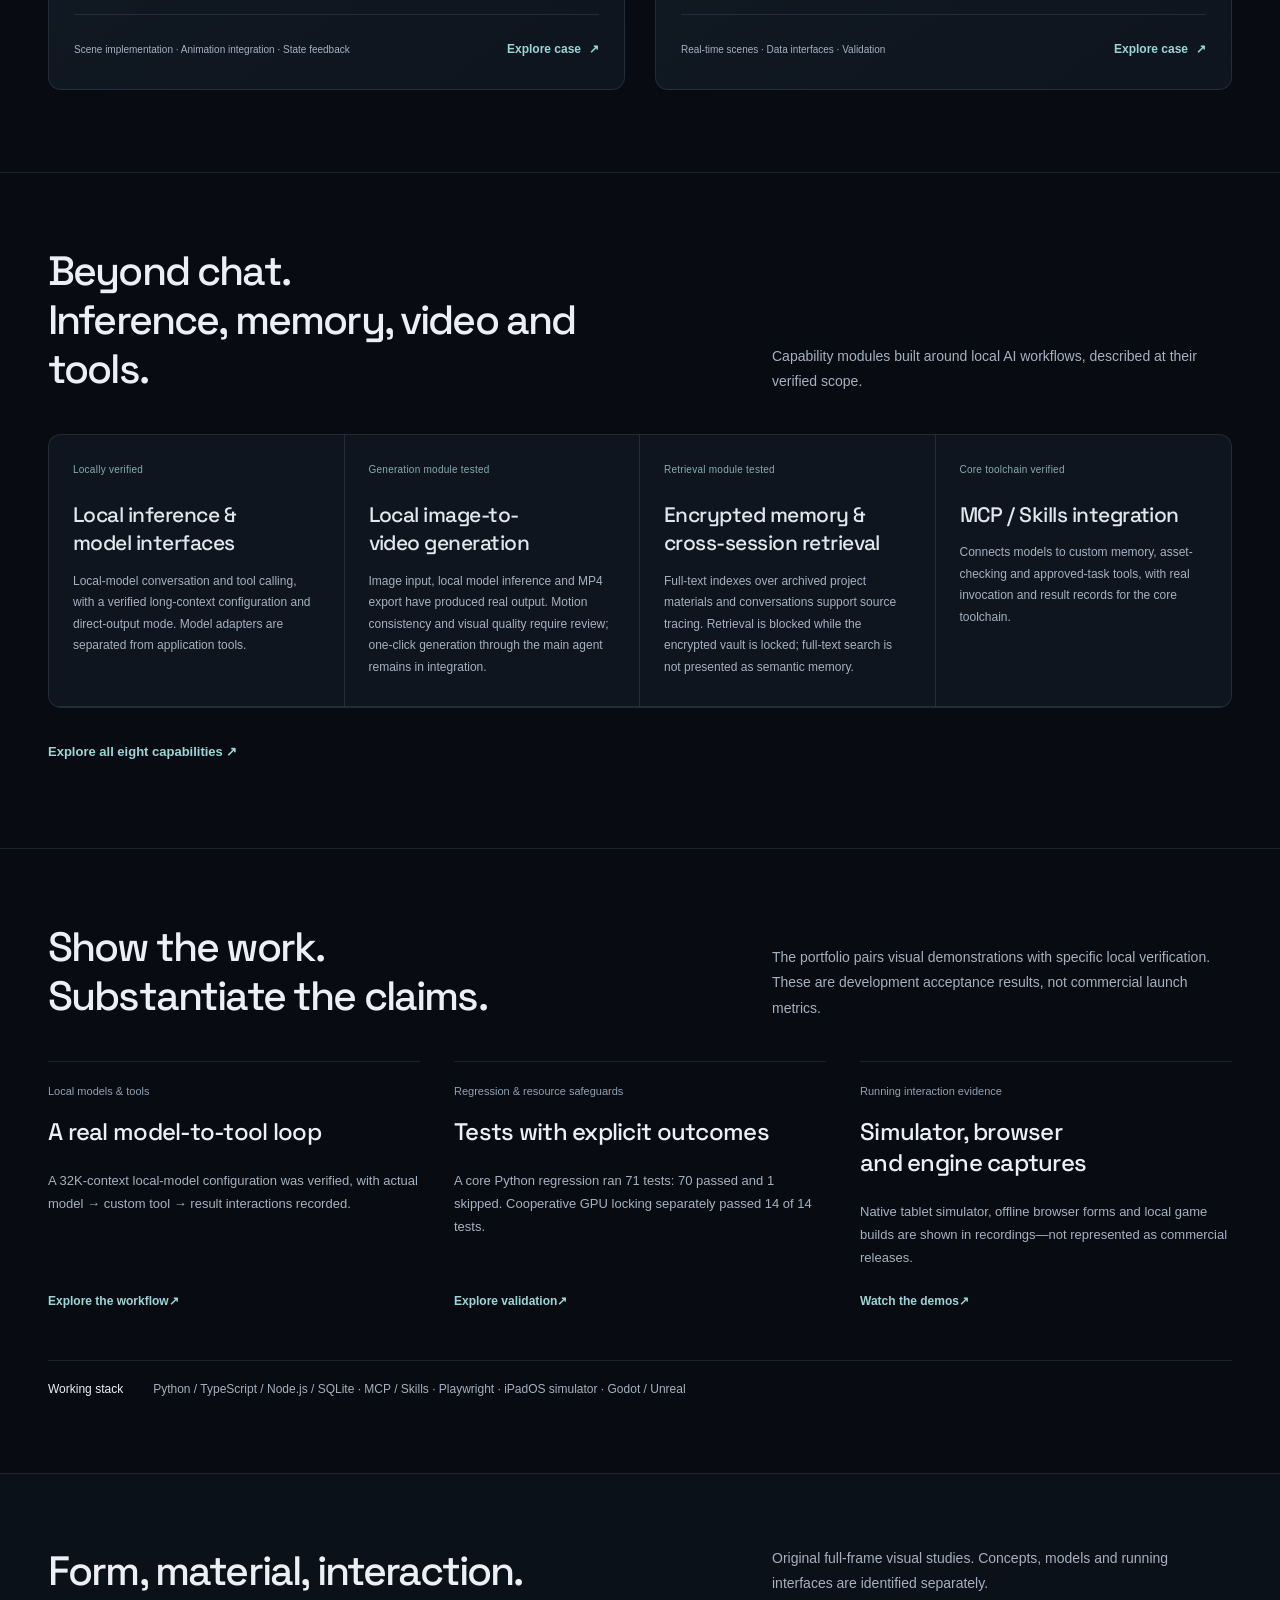
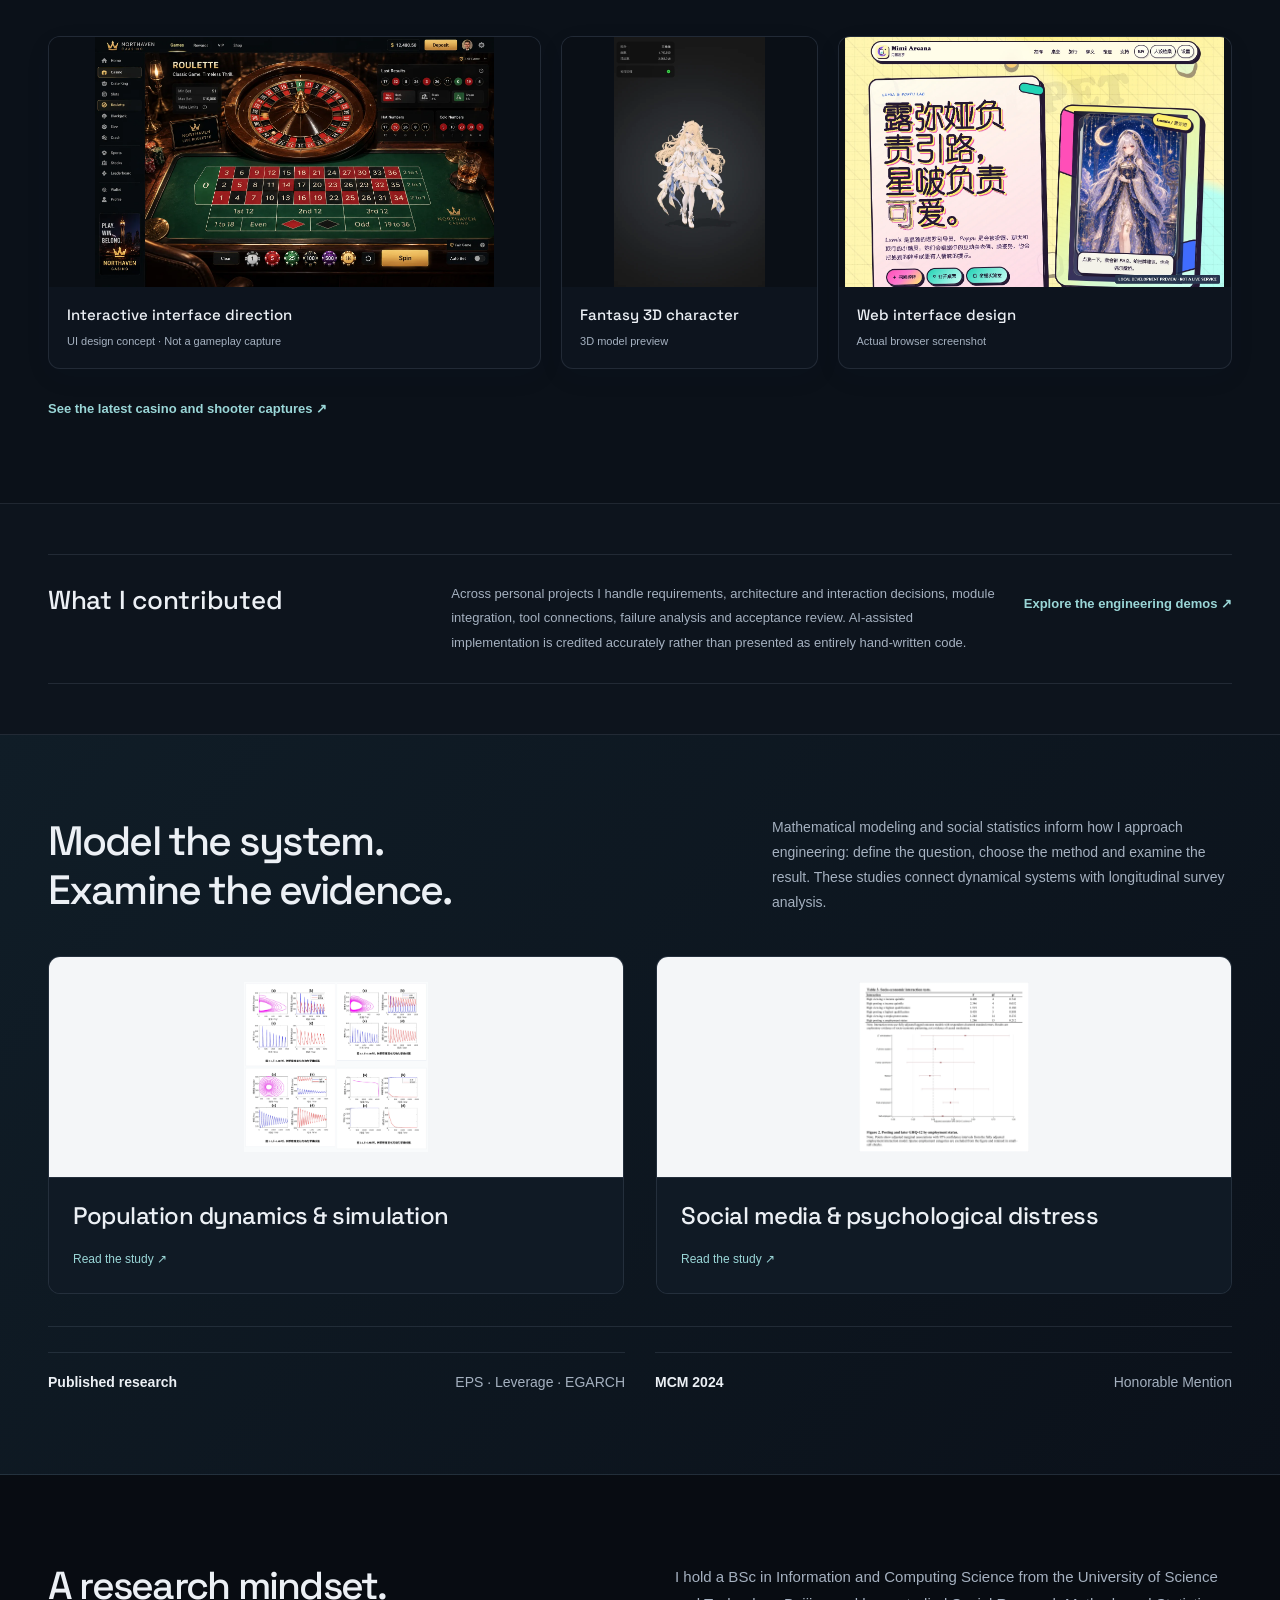
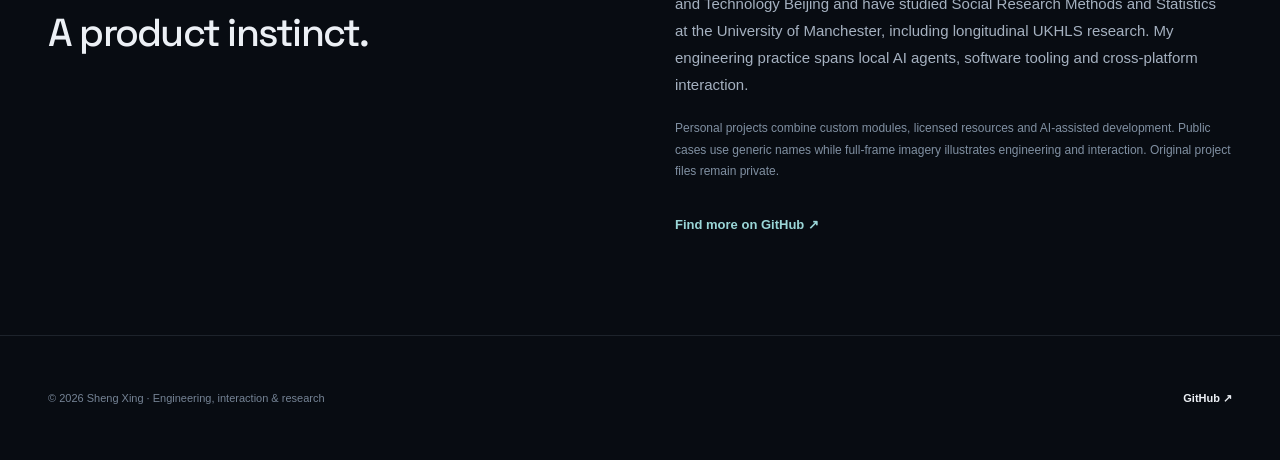
==== commit 0dac7bd2: "portfolio-v10-refined-visual-system-and-authentic-work" ====
--- a/index.html
+++ b/index.html
@@ -1,38 +1,50 @@
-<!doctype html>
-<html lang="en"><head>
-<meta charset="utf-8"><meta name="viewport" content="width=device-width,initial-scale=1"><meta name="color-scheme" content="light">
-<meta name="referrer" content="strict-origin-when-cross-origin"><meta name="description" content="I am Sheng Xing. I work on local AI agents and cross-platform software, building workflows around inference, memory, video generation and tool execution, and testing those ideas through applications, interactive prototypes and research."><title>Sheng Xing | AI Agents, Software &amp; Interactive Work</title>
-<link rel="canonical" href="https://derpytdm520.github.io/index.html">
-<link rel="alternate" hreflang="zh-CN" href="https://derpytdm520.github.io/zh.html"><link rel="alternate" hreflang="en" href="https://derpytdm520.github.io/index.html">
-<link rel="stylesheet" href="assets/portfolio-v8.css"><script defer src="assets/portfolio-v6.js"></script>
-</head><body class="page-home">
+<!DOCTYPE html>
+
+<html data-portfolio-version="10" lang="en"><head>
+<meta charset="utf-8"/><meta content="width=device-width,initial-scale=1" name="viewport"/><meta content="dark" name="color-scheme"/>
+<meta content="strict-origin-when-cross-origin" name="referrer"/><meta content="I am Sheng Xing. I work on local AI agents and cross-platform software, building workflows around inference, memory, video generation and tool execution, and testing those ideas through applications, interactive prototypes and research." name="description"/><title>Sheng Xing | AI Agents, Software &amp; Interactive Work</title>
+<link href="https://derpytdm520.github.io/index.html" rel="canonical"/>
+<link href="https://derpytdm520.github.io/zh.html" hreflang="zh-CN" rel="alternate"/><link href="https://derpytdm520.github.io/index.html" hreflang="en" rel="alternate"/>
+<link href="assets/portfolio-v8.css" rel="stylesheet"/><script defer="" src="assets/portfolio-v6.js"></script>
+<link href="assets/portfolio-v10.css?v=20261115" rel="stylesheet"/><script defer="" src="assets/portfolio-v10.js?v=20261115"></script></head><body class="page-home v10">
 <a class="skip-link" href="#main">Skip to content</a>
-<header class="site-header"><div class="container header-inner"><a class="brand" href="index.html" aria-label="Sheng Xing — Home"><span class="brand-mark">SX<span>·</span></span><span class="brand-name">Sheng Xing</span></a>
-<nav aria-label="Primary navigation"><a href="index.html" aria-current="page">Home</a><a href="demos.html">Demos</a><a href="academic.html">Research</a><a class="language" data-language href="zh.html" lang="zh-CN">中文</a></nav></div></header>
-<main id="main"><section class="home-hero container"><div class="hero-copy"><h1>From ideas<br>to experiences.</h1><p class="lead">I am Sheng Xing. I work on local AI agents and cross-platform software, building workflows around inference, memory, video generation and tool execution, and testing those ideas through applications, interactive prototypes and research.</p><div class="actions"><a class="button primary" href="demos.html">Explore the demos<span aria-hidden="true">↗</span></a><a class="button secondary" href="academic.html">Explore the research</a></div><p class="hero-byline">AI Agent · Cross-platform software · Interaction design</p></div><div class="hero-work"><figure class="media-figure video-figure hero-video"><div class="video-shell"><video controls playsinline muted preload="metadata" poster="assets/media/scenic-dev/v26-morning-review.webp?v=v26-20261115" aria-label="Meadow movement · two real sky designs"><source src="assets/media/scenic-dev/v26-grass-sky-720p.mp4?v=v26-20261115" type="video/mp4">This browser cannot play the video.</video></div><figcaption><h3>Meadow movement · two real sky designs</h3><p>Real Godot 4.7.2 environment study · In progress</p></figcaption></figure></div></section><div class="track-band"><div class="container tracks"><div><span>01</span><p>AI tools &amp; automation</p></div><div><span>02</span><p>Cross-platform &amp; web products</p></div><div><span>03</span><p>Games &amp; interactive prototypes</p></div></div></div><section class="proof-section" id="engineering-evidence"><div class="container">
-    <div class="section-heading"><h2>Show the work. Substantiate the claims.</h2><p>The portfolio pairs visual demonstrations with specific local verification. These are development acceptance results, not commercial launch metrics.</p></div>
-    <div class="proof-grid"><article class="proof-case"><div class="proof-top"><span>01</span><small>Local models &amp; tools</small></div><h3>A real model-to-tool loop</h3><p>A 32K-context local-model configuration was verified, with actual model → custom tool → result interactions recorded.</p><a href="demos.html#agent">Explore the workflow <span aria-hidden="true">↗</span></a></article><article class="proof-case"><div class="proof-top"><span>02</span><small>Regression &amp; resource safeguards</small></div><h3>Tests with explicit outcomes</h3><p>A core Python regression ran 71 tests: 70 passed and 1 skipped. Cooperative GPU locking separately passed 14 of 14 tests.</p><a href="demos.html#agent-capabilities">Explore validation <span aria-hidden="true">↗</span></a></article><article class="proof-case"><div class="proof-top"><span>03</span><small>Running interaction evidence</small></div><h3>Simulator, browser and engine captures</h3><p>Native tablet simulator, offline browser forms and local game builds are shown in recordings—not represented as commercial releases.</p><a href="demos.html">Watch the demos <span aria-hidden="true">↗</span></a></article></div>
-    <div class="proof-stack"><strong>Working stack</strong><p>Python / TypeScript / Node.js / SQLite · MCP / Skills · Playwright · iPadOS simulator · Godot / Unreal</p></div>
-    </div></section><section class="visual-wall" id="visual-work"><div class="container">
-      <div class="section-heading"><h2>Selected visuals, shown in full.</h2><p>Full-frame views of interface design, character modeling and interactive environments. Runtime captures, design concepts and model previews are identified separately.</p></div>
-      <div class="visual-wall-grid">
-      <figure class="visual-highlight spotlight">
-  <button class="zoom-trigger" type="button" data-zoom-image="assets/media/visual-concept.webp?v=full7" data-zoom-alt="Interactive interface direction" aria-label="Interactive interface direction">
-    <img src="assets/media/visual-concept.webp?v=full7" loading="lazy" decoding="async" alt="Interactive interface direction">
-    <span class="zoom-label" aria-hidden="true">↗</span>
-  </button><figcaption><strong>Interactive interface direction</strong><span>UI design concept · Not a gameplay capture</span></figcaption></figure>
-      <figure class="visual-highlight model-solo">
-  <button class="zoom-trigger" type="button" data-zoom-image="assets/media/model-01.webp?v=full7" data-zoom-alt="Fantasy 3D character" aria-label="Fantasy 3D character">
-    <img src="assets/media/model-01.webp?v=full7" loading="lazy" decoding="async" alt="Fantasy 3D character">
-    <span class="zoom-label" aria-hidden="true">↗</span>
-  </button><figcaption><strong>Fantasy 3D character</strong><span>3D model preview</span></figcaption></figure>
-      <figure class="visual-highlight browser-visual">
-  <button class="zoom-trigger" type="button" data-zoom-image="assets/media/web-landing.webp?v=full7" data-zoom-alt="Web interface design" aria-label="Web interface design">
-    <img src="assets/media/web-landing.webp?v=full7" loading="lazy" decoding="async" alt="Web interface design">
-    <span class="zoom-label" aria-hidden="true">↗</span>
-  </button><figcaption><strong>Web interface design</strong><span>Actual browser screenshot</span></figcaption></figure>
-      </div>
-      <a class="text-link" href="demos.html#casino">See the latest casino and shooter captures ↗</a>
-    </div></section><section class="capability-section" id="capability-preview"><div class="container"><div class="section-heading"><h2>Beyond chat.<br>Inference, memory, video and tools.</h2><p>Capability modules built around local AI workflows, described at their verified scope.</p></div><div class="capability-grid"><article class="capability" data-capability="local-inference"><div class="capability-top"><span>01</span><p>Locally verified</p></div><h3>Local inference &amp; model interfaces</h3><p>Local-model conversation and tool calling, with a verified long-context configuration and direct-output mode. Model adapters are separated from application tools.</p></article><article class="capability" data-capability="local-video"><div class="capability-top"><span>02</span><p>Generation module tested</p></div><h3>Local image-to-video generation</h3><p>Image input, local model inference and MP4 export have produced real output. Motion consistency and visual quality require review; one-click generation through the main agent remains in integration.</p></article><article class="capability" data-capability="private-memory"><div class="capability-top"><span>03</span><p>Retrieval module tested</p></div><h3>Encrypted memory &amp; cross-session retrieval</h3><p>Full-text indexes over archived project materials and conversations support source tracing. Retrieval is blocked while the encrypted vault is locked; full-text search is not presented as semantic memory.</p></article><article class="capability" data-capability="tool-integration"><div class="capability-top"><span>04</span><p>Core toolchain verified</p></div><h3>MCP / Skills integration</h3><p>Connects models to custom memory, asset-checking and approved-task tools, with real invocation and result records for the core toolchain.</p></article></div><a class="text-link" href="demos.html#agent-capabilities">Explore all eight capabilities ↗</a></div></section><section class="content-section" id="projects"><div class="container"><div class="section-heading"><h2>Three tracks. Six selected cases.</h2><p>Six anonymized cases organized around engineering capabilities, interfaces and observable results, without disclosing unreleased product identities or design plans.</p></div><div class="project-grid"><article class="project"><a class="project-preview" href="demos.html#agent" aria-label="Local Multimodal AI Agent"><img src="assets/media/agent-architecture.svg?v=full7" alt="Local AI agent overview: models, memory, tools and checks" loading="lazy" decoding="async"><span class="media-type">Architecture overview</span><span class="preview-arrow" aria-hidden="true">↗</span></a><div class="project-body"><div class="project-meta"><span>AI toolchain</span><span>01</span></div><h3><a href="demos.html#agent">Local Multimodal AI Agent</a></h3><p class="project-headline">Beyond chat: inference, memory, video and tools.</p><p>A development workbench spanning local models, encrypted memory retrieval, MCP tools, image-to-video generation and media processing, with asset checks, approved test tasks and resource safeguards.</p><div class="project-bottom"><span>Local inference · Image-to-video · Memory &amp; tools</span><a href="demos.html#agent">Explore case <span aria-hidden="true">↗</span></a></div></div></article><article class="project"><a class="project-preview" href="demos.html#automation" aria-label="Application Workflow Automation"><img src="assets/media/automation-form.webp?v=full7" alt="Offline form-preparation workflow example" loading="lazy" decoding="async"><span class="media-type">Offline form validation</span><span class="preview-arrow" aria-hidden="true">↗</span></a><div class="project-body"><div class="project-meta"><span>Browser automation</span><span>02</span></div><h3><a href="demos.html#automation">Application Workflow Automation</a></h3><p class="project-headline">Connecting information workflows and browser actions.</p><p>Organizes public job information and tests browser forms, attachment preparation and human review. The demo uses an offline test page and example data, stopping before submission.</p><div class="project-bottom"><span>Structured information · Browser actions · Review</span><a href="demos.html#automation">Explore case <span aria-hidden="true">↗</span></a></div></div></article><article class="project"><a class="project-preview portrait-preview" href="demos.html#apps" aria-label="Cross-platform Note Application"><img src="assets/media/tablet-interaction-poster.webp?v=full7" alt="Native editor · Full-frame screenshot and appearance settings" loading="lazy" decoding="async"><span class="media-type">iPadOS simulator capture</span><span class="preview-arrow" aria-hidden="true">↗</span></a><div class="project-body"><div class="project-meta"><span>Cross-platform software</span><span>03</span></div><h3><a href="demos.html#apps">Cross-platform Note Application</a></h3><p class="project-headline">Native editing, shared data and interaction states.</p><p>Develops native editing, recovery and assistive-interaction modules across tablet and desktop surfaces. Public excerpts focus on editing tools and appearance settings.</p><div class="project-bottom"><span>Native interfaces · Data recovery · Interaction states</span><a href="demos.html#apps">Explore case <span aria-hidden="true">↗</span></a></div></div></article><article class="project"><a class="project-preview" href="demos.html#web" aria-label="Interactive Web Prototype"><img src="assets/media/web-landing.webp?v=full7" alt="Full-frame web interface and components" loading="lazy" decoding="async"><span class="media-type">Browser capture</span><span class="preview-arrow" aria-hidden="true">↗</span></a><div class="project-body"><div class="project-meta"><span>Interactive web product</span><span>04</span></div><h3><a href="demos.html#web">Interactive Web Prototype</a></h3><p class="project-headline">Coherent layouts, controls and feedback.</p><p>Frontend work on responsive layout, bilingual navigation and component states. Full-frame interface captures show the original visual design; public descriptions avoid internal project names.</p><div class="project-bottom"><span>Frontend implementation · Responsive layout · Components</span><a href="demos.html#web">Explore case <span aria-hidden="true">↗</span></a></div></div></article><article class="project"><a class="project-preview" href="demos.html#games" aria-label="Scene &amp; Character Interaction"><img src="assets/media/scene-preview.webp?v=full7" alt="Full-frame real-time scene interaction" loading="lazy" decoding="async"><span class="media-type">Recorded game build</span><span class="preview-arrow" aria-hidden="true">↗</span></a><div class="project-body"><div class="project-meta"><span>Scene interaction</span><span>05</span></div><h3><a href="demos.html#games">Scene &amp; Character Interaction</a></h3><p class="project-headline">Connecting character movement with environment presentation.</p><p>Tests character movement, environment layers and state transitions in a local engine prototype, using full-frame runtime footage.</p><div class="project-bottom"><span>Scene implementation · Animation integration · State feedback</span><a href="demos.html#games">Explore case <span aria-hidden="true">↗</span></a></div></div></article><article class="project"><a class="project-preview" href="demos.html#game-systems" aria-label="Game Systems &amp; Interfaces"><img src="assets/media/visual-concept.webp?v=full7" alt="Full-frame data interface screenshot" loading="lazy" decoding="async"><span class="media-type">UI design concept</span><span class="preview-arrow" aria-hidden="true">↗</span></a><div class="project-body"><div class="project-meta"><span>Systems &amp; visualization</span><span>06</span></div><h3><a href="demos.html#game-systems">Game Systems &amp; Interfaces</a></h3><p class="project-headline">Demonstrating implementation without publishing the full design.</p><p>Runtime screenshots and visual concepts show interaction, visualization and interface work; descriptions omit internal names and full mechanics.</p><div class="project-bottom"><span>Real-time scenes · Data interfaces · Validation</span><a href="demos.html#game-systems">Explore case <span aria-hidden="true">↗</span></a></div></div></article></div></div></section><section class="contribution-section"><div class="container"><div class="contribution-note"><h3>What I contributed</h3><p>Across personal projects I handle requirements, architecture and interaction decisions, module integration, tool connections, failure analysis and acceptance review. AI-assisted implementation is credited accurately rather than presented as entirely hand-written code.</p><a class="text-link" href="demos.html#agent">Explore the engineering demos ↗</a></div></div></section><section class="research-band" id="research"><div class="container"><div class="section-heading"><h2>Model the system.<br>Examine the evidence.</h2><p>Mathematical modeling and social statistics inform how I approach engineering: define the question, choose the method and examine the result. These studies connect dynamical systems with longitudinal survey analysis.</p></div><div class="research-cards"><a class="research-preview" href="academic.html#srtp"><img src="assets/research/research-srtp-07.webp" loading="lazy" alt="Population dynamics &amp; simulation"><div><h3>Population dynamics &amp; simulation</h3><span>Read the study ↗</span></div></a><a class="research-preview" href="academic.html#ukhls"><img src="assets/research/research-msc-05.webp" loading="lazy" alt="Social media &amp; psychological distress"><div><h3>Social media &amp; psychological distress</h3><span>Read the study ↗</span></div></a></div><div class="recognition-row"><a href="academic.html#publication"><strong>Published research</strong><span>EPS · Leverage · EGARCH</span></a><a href="academic.html#recognition"><strong>MCM 2024</strong><span>Honorable Mention</span></a></div></div></section><section class="about-section container" id="about"><h2>A research mindset. A product instinct.</h2><div><p>I hold a BSc in Information and Computing Science from the University of Science and Technology Beijing and have studied Social Research Methods and Statistics at the University of Manchester, including longitudinal UKHLS research. My engineering practice spans local AI agents, software tooling and cross-platform interaction.</p><p class="small-copy">Personal projects combine custom modules, licensed resources and AI-assisted development. Public cases use generic names while full-frame imagery illustrates engineering and interaction. Original project files remain private.</p><a class="text-link" href="https://github.com/DerpyTDM520" target="_blank" rel="noopener noreferrer">Find more on GitHub ↗</a></div></section></main><footer class="site-footer"><div class="container footer-inner"><span>© 2026 Sheng Xing · Engineering, interaction & research</span><a href="https://github.com/DerpyTDM520" target="_blank" rel="noopener noreferrer">GitHub <span aria-hidden="true">↗</span></a></div></footer>
-<dialog class="lightbox" id="image-lightbox" aria-label="Image preview"><div class="lightbox-controls"><button type="button" data-size-toggle aria-pressed="false">Original size</button><button type="button" data-close-lightbox aria-label="Close image preview">Close ×</button></div><div class="lightbox-scroll"><img alt=""></div><p class="lightbox-caption"></p></dialog>
-</body></html>+<header class="site-header"><div class="container header-inner"><a aria-label="Sheng Xing — Home" class="brand" href="index.html"><span class="brand-mark"><svg aria-hidden="true" fill="none" viewbox="0 0 36 36"><path d="M6 8h16l-5 6H7v7h22v7H13l5-6M23 8l7 7M6 28l7-7" stroke="currentColor" stroke-linecap="square" stroke-linejoin="round" stroke-width="2"></path></svg></span><span class="brand-name">Sheng Xing</span></a>
+<nav aria-label="Primary navigation"><a aria-current="page" href="index.html">Overview</a><a href="demos.html">Work</a><a href="academic.html">Research</a><a aria-label="GitHub profile (opens in a new tab)" class="nav-github" href="https://github.com/DerpyTDM520" rel="noopener noreferrer" target="_blank">GitHub</a><a class="language" data-language="" href="zh.html" lang="zh-CN">中文</a></nav></div></header>
+<main id="main"><section aria-labelledby="home-title" class="v10-hero container">
+<div class="v10-hero-copy"><h1 id="home-title">Intelligence,<br/><span>made tangible.</span></h1><p>I build AI tools, cross-platform software and interactive worlds. From the first idea to a working experience.</p>
+<div class="v10-hero-actions"><a class="v10-primary" href="demos.html">Explore the work<svg aria-hidden="true" fill="none" viewbox="0 0 24 24"><path d="M5 12h14m-6-6 6 6-6 6" stroke="currentColor" stroke-linecap="round" stroke-linejoin="round" stroke-width="1.6"></path></svg></a><a class="v10-text-link" href="academic.html">Research &amp; evidence<svg aria-hidden="true" fill="none" viewbox="0 0 24 24"><path d="M5 12h14m-6-6 6 6-6 6" stroke="currentColor" stroke-linecap="round" stroke-linejoin="round" stroke-width="1.6"></path></svg></a></div>
+<div class="v10-disciplines"><span>AI systems</span><span>Native interfaces</span><span>Interactive worlds</span></div>
+</div>
+<div aria-label="Actual project footage" class="v10-stage">
+<div aria-hidden="true" class="v10-stage-track"></div>
+<div class="v10-landscape"><a aria-label="Play meadow exploration recording" class="v10-media-open" data-video="assets/media/scenic-dev/v26-grass-sky-720p.mp4" data-video-title="Meadow exploration · real engine build" href="assets/media/scenic-dev/v26-grass-sky-720p.mp4"><img alt="Actual in-engine meadow and mountain landscape" fetchpriority="high" height="900" src="assets/media/scenic-dev/v26-morning-review.webp" width="1600"/><span class="v10-play"><svg aria-hidden="true" fill="none" viewbox="0 0 24 24"><path d="m9 6 9 6-9 6V6Z" fill="currentColor"></path></svg></span></a><div class="v10-stage-caption"><span>Worlds, in motion</span><span>Engine capture</span></div></div>
+<div class="v10-phone"><a aria-label="Play original world exploration recording" class="v10-media-open" data-video="assets/media/world-exploration-original-mobile-20261115.mp4" data-video-title="World exploration · original browser recording" href="assets/media/world-exploration-original-mobile-20261115.mp4"><img alt="The real night-globe mobile interface" fetchpriority="high" height="844" src="assets/media/world-exploration-original-mobile-poster.webp" width="390"/><span class="v10-play"><svg aria-hidden="true" fill="none" viewbox="0 0 24 24"><path d="m9 6 9 6-9 6V6Z" fill="currentColor"></path></svg></span></a></div>
+<div class="v10-stage-bottom"><span class="v10-line"></span><p>Real interfaces. Actual builds.</p></div>
+</div>
+</section><div class="v10-index-bar container"><span>Selected work</span><span>Independent engineering &amp; design</span><a href="#projects">Discover the projects<svg aria-hidden="true" fill="none" viewbox="0 0 24 24"><path d="M5 12h14m-6-6 6 6-6 6" stroke="currentColor" stroke-linecap="round" stroke-linejoin="round" stroke-width="1.6"></path></svg></a></div><section class="content-section" id="projects"><div class="container"><div class="section-heading"><h2>Software with purpose.<br/>Worlds with possibility.</h2><p>A selection of real development work, from local AI workflows to native interfaces and interactive scenes.</p></div><div class="project-grid"><article class="project v10-project-mobile"><a aria-label="World Exploration Interface" class="project-preview" href="demos.html#mobile-world-exploration"><img alt="Original night-globe mobile interface" height="844" loading="lazy" src="assets/media/world-exploration-original-mobile-poster.webp" width="390"/><span class="media-type">Actual browser capture</span></a><div class="project-body"><div class="project-meta"><span>Mobile &amp; web</span></div><h3><a href="demos.html#mobile-world-exploration">A world within reach.</a></h3><p>Culture, folklore and campus exploration through a working mobile-first interface. The original 31-second capture, not a replacement concept.</p><div class="project-bottom"><span>React · TypeScript · WebGL</span><a href="demos.html#mobile-world-exploration">View case<svg aria-hidden="true" fill="none" viewbox="0 0 24 24"><path d="M5 12h14m-6-6 6 6-6 6" stroke="currentColor" stroke-linecap="round" stroke-linejoin="round" stroke-width="1.6"></path></svg></a></div></div></article><article class="project"><a aria-label="Local Multimodal AI Agent" class="project-preview" href="demos.html#agent"><img alt="Local AI agent overview: models, memory, tools and checks" decoding="async" loading="lazy" src="assets/media/agent-architecture.svg?v=full7"/><span class="media-type">Architecture overview</span><span aria-hidden="true" class="preview-arrow">↗</span></a><div class="project-body"><div class="project-meta"><span>AI toolchain</span></div><h3><a href="demos.html#agent">Local Multimodal AI Agent</a></h3><p class="project-headline">Beyond chat: inference, memory, video and tools.</p><p>A development workbench spanning local models, encrypted memory retrieval, MCP tools, image-to-video generation and media processing, with asset checks, approved test tasks and resource safeguards.</p><div class="project-bottom"><span>Local inference · Image-to-video · Memory &amp; tools</span><a href="demos.html#agent">Explore case <span aria-hidden="true">↗</span></a></div></div></article><article class="project"><a aria-label="Application Workflow Automation" class="project-preview" href="demos.html#automation"><img alt="Offline form-preparation workflow example" decoding="async" loading="lazy" src="assets/media/automation-form.webp?v=full7"/><span class="media-type">Offline form validation</span><span aria-hidden="true" class="preview-arrow">↗</span></a><div class="project-body"><div class="project-meta"><span>Browser automation</span></div><h3><a href="demos.html#automation">Application Workflow Automation</a></h3><p class="project-headline">Connecting information workflows and browser actions.</p><p>Organizes public job information and tests browser forms, attachment preparation and human review. The demo uses an offline test page and example data, stopping before submission.</p><div class="project-bottom"><span>Structured information · Browser actions · Review</span><a href="demos.html#automation">Explore case <span aria-hidden="true">↗</span></a></div></div></article><article class="project"><a aria-label="Cross-platform Note Application" class="project-preview portrait-preview" href="demos.html#apps"><img alt="Native editor · Full-frame screenshot and appearance settings" decoding="async" loading="lazy" src="assets/media/tablet-interaction-poster.webp?v=full7"/><span class="media-type">iPadOS simulator capture</span><span aria-hidden="true" class="preview-arrow">↗</span></a><div class="project-body"><div class="project-meta"><span>Cross-platform software</span></div><h3><a href="demos.html#apps">Cross-platform Note Application</a></h3><p class="project-headline">Native editing, shared data and interaction states.</p><p>Develops native editing, recovery and assistive-interaction modules across tablet and desktop surfaces. Public excerpts focus on editing tools and appearance settings.</p><div class="project-bottom"><span>Native interfaces · Data recovery · Interaction states</span><a href="demos.html#apps">Explore case <span aria-hidden="true">↗</span></a></div></div></article><article class="project"><a aria-label="Interactive Web Prototype" class="project-preview" href="demos.html#web"><img alt="Full-frame web interface and components" decoding="async" loading="lazy" src="assets/media/web-landing.webp?v=full7"/><span class="media-type">Browser capture</span><span aria-hidden="true" class="preview-arrow">↗</span></a><div class="project-body"><div class="project-meta"><span>Interactive web product</span></div><h3><a href="demos.html#web">Interactive Web Prototype</a></h3><p class="project-headline">Coherent layouts, controls and feedback.</p><p>Frontend work on responsive layout, bilingual navigation and component states. Full-frame interface captures show the original visual design; public descriptions avoid internal project names.</p><div class="project-bottom"><span>Frontend implementation · Responsive layout · Components</span><a href="demos.html#web">Explore case <span aria-hidden="true">↗</span></a></div></div></article><article class="project"><a aria-label="Scene &amp; Character Interaction" class="project-preview" href="demos.html#games"><img alt="Full-frame real-time scene interaction" decoding="async" loading="lazy" src="assets/media/scene-preview.webp?v=full7"/><span class="media-type">Recorded game build</span><span aria-hidden="true" class="preview-arrow">↗</span></a><div class="project-body"><div class="project-meta"><span>Scene interaction</span></div><h3><a href="demos.html#games">Scene &amp; Character Interaction</a></h3><p class="project-headline">Connecting character movement with environment presentation.</p><p>Tests character movement, environment layers and state transitions in a local engine prototype, using full-frame runtime footage.</p><div class="project-bottom"><span>Scene implementation · Animation integration · State feedback</span><a href="demos.html#games">Explore case <span aria-hidden="true">↗</span></a></div></div></article><article class="project"><a aria-label="Game Systems &amp; Interfaces" class="project-preview" href="demos.html#game-systems"><img alt="Full-frame data interface screenshot" decoding="async" loading="lazy" src="assets/media/visual-concept.webp?v=full7"/><span class="media-type">UI design concept</span><span aria-hidden="true" class="preview-arrow">↗</span></a><div class="project-body"><div class="project-meta"><span>Systems &amp; visualization</span></div><h3><a href="demos.html#game-systems">Game Systems &amp; Interfaces</a></h3><p class="project-headline">Demonstrating implementation without publishing the full design.</p><p>Runtime screenshots and visual concepts show interaction, visualization and interface work; descriptions omit internal names and full mechanics.</p><div class="project-bottom"><span>Real-time scenes · Data interfaces · Validation</span><a href="demos.html#game-systems">Explore case <span aria-hidden="true">↗</span></a></div></div></article></div></div></section><section class="capability-section" id="capability-preview"><div class="container"><div class="section-heading"><h2>Beyond chat.<br/>Inference, memory, video and tools.</h2><p>Capability modules built around local AI workflows, described at their verified scope.</p></div><div class="capability-grid"><article class="capability" data-capability="local-inference"><div class="capability-top"><span>01</span><p>Locally verified</p></div><h3>Local inference &amp; model interfaces</h3><p>Local-model conversation and tool calling, with a verified long-context configuration and direct-output mode. Model adapters are separated from application tools.</p></article><article class="capability" data-capability="local-video"><div class="capability-top"><span>02</span><p>Generation module tested</p></div><h3>Local image-to-video generation</h3><p>Image input, local model inference and MP4 export have produced real output. Motion consistency and visual quality require review; one-click generation through the main agent remains in integration.</p></article><article class="capability" data-capability="private-memory"><div class="capability-top"><span>03</span><p>Retrieval module tested</p></div><h3>Encrypted memory &amp; cross-session retrieval</h3><p>Full-text indexes over archived project materials and conversations support source tracing. Retrieval is blocked while the encrypted vault is locked; full-text search is not presented as semantic memory.</p></article><article class="capability" data-capability="tool-integration"><div class="capability-top"><span>04</span><p>Core toolchain verified</p></div><h3>MCP / Skills integration</h3><p>Connects models to custom memory, asset-checking and approved-task tools, with real invocation and result records for the core toolchain.</p></article></div><a class="text-link" href="demos.html#agent-capabilities">Explore all eight capabilities ↗</a></div></section><section class="proof-section" id="engineering-evidence"><div class="container">
+<div class="section-heading"><h2>Show the work. Substantiate the claims.</h2><p>The portfolio pairs visual demonstrations with specific local verification. These are development acceptance results, not commercial launch metrics.</p></div>
+<div class="proof-grid"><article class="proof-case"><div class="proof-top"><span>01</span><small>Local models &amp; tools</small></div><h3>A real model-to-tool loop</h3><p>A 32K-context local-model configuration was verified, with actual model → custom tool → result interactions recorded.</p><a href="demos.html#agent">Explore the workflow <span aria-hidden="true">↗</span></a></article><article class="proof-case"><div class="proof-top"><span>02</span><small>Regression &amp; resource safeguards</small></div><h3>Tests with explicit outcomes</h3><p>A core Python regression ran 71 tests: 70 passed and 1 skipped. Cooperative GPU locking separately passed 14 of 14 tests.</p><a href="demos.html#agent-capabilities">Explore validation <span aria-hidden="true">↗</span></a></article><article class="proof-case"><div class="proof-top"><span>03</span><small>Running interaction evidence</small></div><h3>Simulator, browser and engine captures</h3><p>Native tablet simulator, offline browser forms and local game builds are shown in recordings—not represented as commercial releases.</p><a href="demos.html">Watch the demos <span aria-hidden="true">↗</span></a></article></div>
+<div class="proof-stack"><strong>Working stack</strong><p>Python / TypeScript / Node.js / SQLite · MCP / Skills · Playwright · iPadOS simulator · Godot / Unreal</p></div>
+</div></section><section class="v10-visual-archive" id="visual-work"><div class="container">
+<div class="section-heading"><h2>Form, material, interaction.</h2><p>Original full-frame visual studies. Concepts, models and running interfaces are identified separately.</p></div>
+<div class="visual-wall-grid">
+<figure class="visual-highlight spotlight">
+<button aria-label="Interactive interface direction" class="zoom-trigger" data-zoom-alt="Interactive interface direction" data-zoom-image="assets/media/visual-concept.webp?v=full7" type="button">
+<img alt="Interactive interface direction" decoding="async" loading="lazy" src="assets/media/visual-concept.webp?v=full7"/>
+<span aria-hidden="true" class="zoom-label">↗</span>
+</button><figcaption><strong>Interactive interface direction</strong><span>UI design concept · Not a gameplay capture</span></figcaption></figure>
+<figure class="visual-highlight model-solo">
+<button aria-label="Fantasy 3D character" class="zoom-trigger" data-zoom-alt="Fantasy 3D character" data-zoom-image="assets/media/model-01.webp?v=full7" type="button">
+<img alt="Fantasy 3D character" decoding="async" loading="lazy" src="assets/media/model-01.webp?v=full7"/>
+<span aria-hidden="true" class="zoom-label">↗</span>
+</button><figcaption><strong>Fantasy 3D character</strong><span>3D model preview</span></figcaption></figure>
+<figure class="visual-highlight browser-visual">
+<button aria-label="Web interface design" class="zoom-trigger" data-zoom-alt="Web interface design" data-zoom-image="assets/media/web-landing.webp?v=full7" type="button">
+<img alt="Web interface design" decoding="async" loading="lazy" src="assets/media/web-landing.webp?v=full7"/>
+<span aria-hidden="true" class="zoom-label">↗</span>
+</button><figcaption><strong>Web interface design</strong><span>Actual browser screenshot</span></figcaption></figure>
+</div>
+<a class="text-link" href="demos.html#casino">See the latest casino and shooter captures ↗</a>
+</div></section><section class="contribution-section"><div class="container"><div class="contribution-note"><h3>What I contributed</h3><p>Across personal projects I handle requirements, architecture and interaction decisions, module integration, tool connections, failure analysis and acceptance review. AI-assisted implementation is credited accurately rather than presented as entirely hand-written code.</p><a class="text-link" href="demos.html#agent">Explore the engineering demos ↗</a></div></div></section><section class="research-band" id="research"><div class="container"><div class="section-heading"><h2>Model the system.<br/>Examine the evidence.</h2><p>Mathematical modeling and social statistics inform how I approach engineering: define the question, choose the method and examine the result. These studies connect dynamical systems with longitudinal survey analysis.</p></div><div class="research-cards"><a class="research-preview" href="academic.html#srtp"><img alt="Population dynamics &amp; simulation" loading="lazy" src="assets/research/research-srtp-07.webp"/><div><h3>Population dynamics &amp; simulation</h3><span>Read the study ↗</span></div></a><a class="research-preview" href="academic.html#ukhls"><img alt="Social media &amp; psychological distress" loading="lazy" src="assets/research/research-msc-05.webp"/><div><h3>Social media &amp; psychological distress</h3><span>Read the study ↗</span></div></a></div><div class="recognition-row"><a href="academic.html#publication"><strong>Published research</strong><span>EPS · Leverage · EGARCH</span></a><a href="academic.html#recognition"><strong>MCM 2024</strong><span>Honorable Mention</span></a></div></div></section><section class="about-section container" id="about"><h2>A research mindset. A product instinct.</h2><div><p>I hold a BSc in Information and Computing Science from the University of Science and Technology Beijing and have studied Social Research Methods and Statistics at the University of Manchester, including longitudinal UKHLS research. My engineering practice spans local AI agents, software tooling and cross-platform interaction.</p><p class="small-copy">Personal projects combine custom modules, licensed resources and AI-assisted development. Public cases use generic names while full-frame imagery illustrates engineering and interaction. Original project files remain private.</p><a class="text-link" href="https://github.com/DerpyTDM520" rel="noopener noreferrer" target="_blank">Find more on GitHub ↗</a></div></section></main><footer class="site-footer"><div class="container footer-inner"><span>© 2026 Sheng Xing · Engineering, interaction &amp; research</span><a href="https://github.com/DerpyTDM520" rel="noopener noreferrer" target="_blank">GitHub <span aria-hidden="true">↗</span></a></div></footer>
+<dialog aria-label="Image preview" class="lightbox" id="image-lightbox"><div class="lightbox-controls"><button aria-pressed="false" data-size-toggle="" type="button">Original size</button><button aria-label="Close image preview" data-close-lightbox="" type="button">Close ×</button></div><div class="lightbox-scroll"><img alt=""/></div><p class="lightbox-caption"></p></dialog>
+<dialog aria-labelledby="v10-cinema-title" class="v10-cinema" id="v10-cinema"><div class="v10-cinema-head"><h2 id="v10-cinema-title">Project recording</h2><button aria-label="Close video" data-cinema-close=""><svg aria-hidden="true" viewbox="0 0 24 24"><path d="m6 6 12 12M18 6 6 18"></path></svg></button></div><video controls="" playsinline="" preload="none"></video><p>Original development recording. Not a commercial release.</p></dialog></body></html>
--- a/assets/portfolio-v10.css
+++ b/assets/portfolio-v10.css
@@ -0,0 +1,261 @@
+/* Portfolio V10: a coherent, media-led digital atelier. Original project pixels stay intact. */
+@font-face{font-family:Space Grotesk;src:url('./fonts/SpaceGrotesk-Variable.ttf') format('truetype');font-weight:300 700;font-style:normal;font-display:swap}
+:root{--v-bg:#080c12;--v-surface:#0f151e;--v-surface-hi:#161f2b;--v-ink:#ecf0f5;--v-muted:#a5b1c0;--v-dim:#758395;--v-line:#c5d8f21c;--v-accent:#9ad6d7;--v-font:'Space Grotesk','Segoe UI','PingFang SC','Microsoft YaHei',sans-serif;--v-body:Inter,'Segoe UI','PingFang SC','Microsoft YaHei',sans-serif;--v-ease:cubic-bezier(.16,1,.3,1)}
+html:has(body.v10){scroll-padding-top:106px;background:var(--v-bg);color-scheme:dark}
+body.v10{--ink:var(--v-ink);--muted:var(--v-muted);--line:var(--v-line);--soft:var(--v-surface);--accent:var(--v-accent);--font:var(--v-body);--radius:14px;margin:0;background:var(--v-bg);color:var(--v-ink);font-family:var(--v-body);font-size:16px;line-height:1.65;overflow-x:clip;-webkit-font-smoothing:antialiased}
+.v10 *, .v10 *::before,.v10 *::after{box-sizing:border-box}
+.v10 ::selection{background:#9ad6d74d;color:#fff}
+.v10 :is(h1,h2,h3,h4){font-family:var(--v-font);font-weight:500;color:var(--v-ink);text-wrap:balance}
+.v10 :is(p,span,a,button){overflow-wrap:break-word}
+.v10 a{color:inherit}
+.v10 :focus-visible{outline:2px solid var(--v-accent);outline-offset:5px}
+.v10 .container{width:min(1240px,calc(100% - 96px));margin-inline:auto}
+.v10 img,.v10 video{max-width:100%}
+.v10 [hidden]{display:none!important}
+.v10 .skip-link{background:var(--v-accent);color:#081018;border-radius:8px}
+body.v10 .site-header{position:sticky;top:0;z-index:60;background:#080c12eb!important;border-bottom:1px solid var(--v-line);backdrop-filter:blur(20px)!important;-webkit-backdrop-filter:blur(20px)!important}
+.v10 .header-inner{min-height:84px;display:flex;justify-content:space-between;align-items:center;gap:32px}
+.v10 .brand{gap:13px;color:var(--v-ink);min-height:44px}
+.v10 .brand-mark{width:32px;height:32px;display:block;font-size:0;color:var(--v-accent)}
+.v10 .brand-mark svg{display:block;width:32px;height:32px}
+.v10 .brand-name{font:500 18px/1.2 var(--v-font);letter-spacing:-.03em;display:inline}
+.v10 .site-header nav{display:flex;align-items:center;gap:30px;font:400 13px/1.3 var(--v-body)}
+.v10 .site-header nav a{min-height:44px;display:flex;align-items:center;color:var(--v-muted);transition:color .2s}
+.v10 .site-header nav a:hover,.v10 .site-header nav a[aria-current]{color:var(--v-ink)}
+.v10 .site-header nav a[aria-current]{position:relative}
+.v10 .site-header nav a[aria-current]::after{content:'';position:absolute;bottom:4px;left:0;width:14px;height:2px;background:var(--v-accent)}
+.v10 .site-header .language{border:1px solid var(--v-line);background:#ffffff04;border-radius:7px;padding:0 13px;min-height:36px;font-size:12px;color:var(--v-ink)}
+.v10 .site-header .nav-github{font-size:12px;color:var(--v-muted);padding-left:18px;border-left:1px solid var(--v-line)}
+.v10-hero{display:grid;grid-template-columns:1.04fr 1fr;gap:40px;align-items:center;min-height:660px;padding-block:72px 74px;position:relative}
+.v10-hero::before{content:'';position:absolute;right:-40px;top:0;width:600px;height:600px;background:radial-gradient(ellipse,#548fa011,transparent 68%);pointer-events:none;z-index:-1}
+.v10-hero-copy{position:relative;z-index:2}
+.v10 .v10-hero h1{font-family:var(--v-font);font-size:clamp(52px,5.8vw,84px);font-weight:500;line-height:1.04;letter-spacing:-.065em;margin:0;max-width:720px;text-wrap:initial}
+.v10 .v10-hero h1 span{color:#98a9bb}
+.v10 .v10-hero-copy>p{font-size:17px;line-height:1.8;color:var(--v-muted);margin:28px 0 0;max-width:420px}
+.v10-hero-actions{display:flex;align-items:center;gap:26px;flex-wrap:wrap;margin-top:34px}
+.v10-primary{display:inline-flex;align-items:center;justify-content:center;gap:25px;background:#dcecef;color:#101a22!important;border:1px solid transparent;padding:13px 20px;min-height:49px;font-size:13px;font-weight:600;text-decoration:none;border-radius:8px;transition:background .2s,transform .2s;box-shadow:0 4px 22px #9ad6d710}
+.v10-primary:hover{background:#fff;transform:translateY(-2px)}
+.v10-primary svg,.v10-text-link svg,.v10-index-bar svg,.v10 .project-bottom svg{width:20px;height:20px;flex:none}
+.v10-text-link{display:inline-flex;align-items:center;gap:9px;min-height:44px;text-decoration:none;color:var(--v-muted)!important;font-size:13px}
+.v10-text-link:hover{color:#fff!important}
+.v10-disciplines{display:flex;align-items:center;gap:0;margin-top:52px;color:#8d9bab;font-size:11px;line-height:1.45}
+.v10-disciplines span+span{border-left:1px solid #d4e3fa2b;margin-left:15px;padding-left:15px}
+.v10-stage{position:relative;min-height:450px;display:grid;grid-template-columns:minmax(0,1fr) 166px;gap:18px;align-items:center;padding:22px 6px 30px 12px;isolation:isolate}
+.v10-stage::before{content:'';position:absolute;inset:18px -20px 0 0;background:linear-gradient(90deg,#a5d1df0e 1px,transparent 1px),linear-gradient(#a5d1df0e 1px,transparent 1px);background-size:48px 48px;mask-image:radial-gradient(ellipse,#000 18%,transparent 72%);z-index:-2}
+.v10-stage::after{content:'';position:absolute;inset:5% 0 -3%;border-radius:50%;background:radial-gradient(ellipse at 67% 50%,#688cbe17,transparent 65%);z-index:-1}
+.v10-stage-track{position:absolute;left:22px;right:0;top:20%;height:60%;border:1px solid #98c0d00c;border-radius:150px;transform:rotate(-18deg);z-index:-1}
+.v10-landscape{transform:translateY(30px);background:#101824;border:1px solid #b8d5ed26;border-radius:12px;padding:6px;box-shadow:0 25px 55px #0007}
+.v10-media-open{display:block;position:relative;width:100%;padding:0;border:0;border-radius:7px;background:#090e15;overflow:hidden;cursor:pointer}
+.v10-media-open img{width:100%;height:auto;display:block;object-fit:contain;transition:filter .3s}
+.v10-media-open:hover img{filter:brightness(1.07)}
+.v10-play{position:absolute;bottom:12px;left:12px;display:grid;place-items:center;width:39px;height:39px;color:#fff;border-radius:50%;border:1px solid #ffffff60;background:#0a1328a6;backdrop-filter:blur(8px);transition:transform .3s,background .3s}
+.v10-play svg{width:22px;height:22px}.v10-media-open:hover .v10-play{transform:scale(1.08);background:#2c4259dd}
+.v10-stage-caption{display:flex;justify-content:space-between;gap:8px;padding:13px 8px 8px;color:#c9d3df;font-size:11px;line-height:1.5}
+.v10-stage-caption span:last-child{color:#8b9aaf;font-size:9px}
+.v10-phone{width:166px;padding:6px;background:linear-gradient(135deg,#2a394b,#111a25);border:1px solid #758da66e;border-radius:24px;box-shadow:0 25px 55px #0007;transform:translateY(-8px)}
+.v10-phone .v10-media-open{border-radius:18px}.v10-phone .v10-play{bottom:19px;left:calc(50% - 20px)}
+.v10-stage-bottom{position:absolute;left:22px;bottom:10px;display:flex;align-items:center;gap:12px;color:#8296aa;font-size:10px}
+.v10-stage-bottom p{margin:0}.v10-line{width:29px;height:1px;background:#7aaeb080}
+.v10-index-bar{display:flex;align-items:center;justify-content:space-between;gap:20px;min-height:80px;border-top:1px solid var(--v-line);border-bottom:1px solid var(--v-line);font-size:11px;color:#8f9eaf}
+.v10-index-bar>span:first-child{color:#d5e2ef;font-weight:500}.v10-index-bar a{display:flex;align-items:center;gap:11px;min-height:44px;text-decoration:none;color:var(--v-accent)}
+.v10 .content-section{padding:82px 0;border-bottom:1px solid var(--v-line);background:transparent}
+.v10 .section-heading{display:grid;grid-template-columns:1.1fr 1fr;align-items:end;gap:70px;margin-bottom:40px}
+.v10 .section-heading h2{font-size:clamp(27px,3.2vw,43px);font-weight:500;line-height:1.2;letter-spacing:-.045em;margin:0}
+.v10 .section-heading>p{font-size:14px;line-height:1.8;color:var(--v-muted);max-width:460px;justify-self:end}
+.v10 .project-grid{display:grid;grid-template-columns:repeat(2,minmax(0,1fr));gap:32px 30px}
+.v10 .project{border:1px solid var(--v-line);border-radius:13px;overflow:hidden;background:linear-gradient(145deg,#121b27,#0e151e);transition:border-color .25s,transform .3s;min-width:0}
+.v10 .project:hover{border-color:#8fc7cf55;transform:translateY(-4px)}
+.v10 .project-preview{border:0;border-radius:0;background:#080d15;position:relative;aspect-ratio:16/8.8;overflow:hidden;display:grid;place-items:center}
+.v10 .project-preview>img{display:block;width:100%;height:100%;object-fit:contain;transform:none!important;max-width:100%}
+.v10 .project-preview .preview-arrow{right:15px;bottom:15px;color:#dce9f5;background:#091320c9;border:1px solid #ffffff35;width:33px;height:33px;display:grid;place-items:center;font-size:18px}
+.v10 .media-type{position:absolute;left:14px;top:14px;font-size:10px;padding:5px 8px;background:#091320c9;color:#dfebf3;border:1px solid #ffffff1f;backdrop-filter:blur(10px);border-radius:5px}
+.v10 .project-body{padding:25px 25px 22px}
+.v10 .project-meta{color:#90afb8;font-size:10px;letter-spacing:.06em;text-transform:uppercase;display:flex;justify-content:space-between;gap:8px;margin-bottom:10px}
+.v10 .project-body h3{font-size:25px;font-weight:500;letter-spacing:-.035em;line-height:1.2;margin:0 0 12px}
+.v10 .project-body h3 a{text-decoration:none}
+.v10 .project-headline{font-size:13px;color:#d3dce6;font-weight:400;line-height:1.6;margin:0 0 10px}
+.v10 .project-body>p:not(.project-headline){font-size:13px;line-height:1.75;color:var(--v-muted);margin:0}
+.v10 .project-bottom{margin-top:24px;border-top:1px solid var(--v-line);padding-top:17px;display:flex;justify-content:space-between;align-items:center;gap:16px;font-size:10px;line-height:1.5;color:#7f91a5}
+.v10 .project-bottom>a{display:flex;align-items:center;gap:8px;min-height:35px;color:var(--v-accent);font-size:12px;white-space:nowrap;text-decoration:none}
+.v10 .v10-project-mobile{grid-column:1/-1;display:grid;grid-template-columns:minmax(220px,.72fr) 1.28fr;min-height:340px;background:radial-gradient(ellipse at 18% 52%,#344b6b33,transparent 50%),linear-gradient(120deg,#101925,#0d141f)}
+.v10 .v10-project-mobile .project-preview{aspect-ratio:auto;height:100%;min-height:330px;background:transparent;padding:22px}
+.v10 .v10-project-mobile .project-preview img{height:296px;width:auto;max-width:100%;border:1px solid #6e89a24d;border-radius:17px;box-shadow:0 15px 40px #0009}
+.v10 .v10-project-mobile .media-type{left:20px;top:20px}
+.v10 .v10-project-mobile .project-body{padding:48px 44px;align-self:center;max-width:600px}
+.v10 .v10-project-mobile h3{font-size:38px;letter-spacing:-.045em;line-height:1.12}
+.v10 .v10-project-mobile .project-body>p{font-size:15px}
+.v10 .capability-section,.v10 .proof-section{background:var(--v-bg);border-bottom:1px solid var(--v-line);padding:74px 0}
+.v10 .capability-grid{display:grid;grid-template-columns:repeat(4,minmax(0,1fr));gap:0;border:1px solid var(--v-line);border-radius:13px;overflow:hidden;background:#0e151e}
+.v10 .capability{padding:27px 24px;border:0;border-right:1px solid var(--v-line);border-bottom:1px solid var(--v-line);background:transparent;box-shadow:none;border-radius:0;min-width:0}
+.v10 .capability:last-child{border-right:0}
+.v10 .capability-top{display:flex;justify-content:space-between;gap:10px;align-items:center;margin-bottom:22px}
+.v10 .capability-top>span{display:none}.v10 .capability-top p{font-size:10px;color:#89aab3;letter-spacing:.025em;margin:0}
+.v10 .capability h3{font-size:21px;color:#e0e7ef;line-height:1.35;margin:0 0 13px;font-weight:500;letter-spacing:-.025em}
+.v10 .capability>p{font-size:12px;color:var(--v-muted);line-height:1.8;margin:0}
+.v10 .text-link{display:inline-flex;align-items:center;gap:10px;color:var(--v-accent);font-size:13px;text-decoration:none;border:0;min-height:44px}
+.v10 .capability-section .text-link{margin-top:22px}
+.v10 .proof-grid{display:grid;grid-template-columns:repeat(3,minmax(0,1fr));gap:34px}
+.v10 .proof-case{padding:0 0 22px;background:none;border:0;border-radius:0;border-top:1px solid var(--v-line);box-shadow:none}
+.v10 .proof-top{padding-top:20px;color:#7e99a7;margin:0 0 16px;font-size:10px}
+.v10 .proof-top>span{display:none}.v10 .proof-top small{font-size:11px;color:#8fa1b4}
+.v10 .proof-case h3{font-size:24px;letter-spacing:-.03em;margin-bottom:14px;line-height:1.3;color:var(--v-ink)}
+.v10 .proof-case p{font-size:13px;color:var(--v-muted);line-height:1.75}
+.v10 .proof-case a{display:inline-flex;align-items:center;min-height:44px;color:var(--v-accent);font-size:12px;margin-top:10px;text-decoration:none}
+.v10 .proof-stack{padding:18px 0 0;margin-top:14px;border-top:1px solid var(--v-line);display:flex;gap:30px;color:var(--v-muted);font-size:12px;background:none}
+.v10 .proof-stack strong{color:var(--v-ink);font-weight:500;white-space:nowrap}
+.v10 .v10-visual-archive{padding:72px 0;border-bottom:1px solid var(--v-line);background:#0b1119}
+.v10 .v10-visual-archive .visual-wall-grid{display:grid;grid-template-columns:1.25fr .65fr 1fr;grid-template-rows:auto;gap:20px}
+.v10 .v10-visual-archive .visual-highlight{grid-column:auto;grid-row:auto;background:#0d141e;border:1px solid var(--v-line);border-radius:12px;overflow:hidden;display:flex;flex-direction:column}
+.v10 .v10-visual-archive .zoom-trigger{height:250px;border:0;border-radius:0;background:#0a0f16;display:grid;place-items:center;overflow:hidden}
+.v10 .v10-visual-archive .zoom-trigger img{height:100%;max-height:250px;width:100%;object-fit:contain;aspect-ratio:auto}
+.v10 .visual-highlight figcaption{padding:18px;color:var(--v-muted);background:none;display:grid;gap:6px}
+.v10 .visual-highlight figcaption strong{font:500 15px/1.35 var(--v-font);color:var(--v-ink)}
+.v10 .visual-highlight figcaption span{font-size:11px;color:var(--v-muted)}
+.v10 .v10-visual-archive .text-link{margin-top:18px}
+.v10 .research-band{background:linear-gradient(130deg,#101d27,#0b111a);border-bottom:1px solid var(--v-line);padding:80px 0}
+.v10 .research-cards{display:grid;grid-template-columns:repeat(2,minmax(0,1fr));gap:32px}
+.v10 .research-card{background:var(--v-surface);border:1px solid var(--v-line);border-radius:13px;overflow:hidden;box-shadow:none}
+.v10 .research-preview{display:block;background:#e8edf1}
+.v10 .research-preview>img{width:100%;height:220px;object-fit:contain;display:block}
+.v10 .research-card .research-body{padding:24px}
+.v10 .research-card h3{color:var(--v-ink);font-size:24px}
+.v10 .research-card p{color:var(--v-muted);font-size:13px;line-height:1.75}
+.v10 .recognition-row{border-top:1px solid var(--v-line);border-bottom:0;margin-top:32px;padding-top:25px;background:transparent;color:var(--v-muted)}
+.v10 .recognition-row :is(a,strong){color:var(--v-ink)}
+.v10 .recognition-row :is(p,span){color:var(--v-muted)}
+.v10 .about-section{padding-block:88px;display:grid;grid-template-columns:1fr 1fr;gap:70px;background:none}
+.v10 .about-section h2{font-size:39px;line-height:1.2;letter-spacing:-.045em}
+.v10 .about-section p{font-size:15px;line-height:1.8;color:var(--v-muted)}
+.v10 .about-section .small-copy{font-size:12px;color:#8090a2}
+.v10 .site-footer{border-top:1px solid var(--v-line);background:var(--v-bg);padding:27px 0;color:var(--v-dim)}
+.v10 .footer-inner{min-height:32px;font-size:11px;gap:20px;color:var(--v-dim)}
+.v10 .footer-inner a{color:var(--v-ink)}
+.v10 .contribution-section{background:#0d141d;border-bottom:1px solid var(--v-line);padding:50px 0;color:var(--v-muted)}
+.v10 .contribution-section :is(p,li){color:var(--v-muted);font-size:13px}
+.v10 .contribution-section h2{font-size:30px;color:var(--v-ink)}
+/* Work and research entries share the same scale and pacing. */
+.v10 .page-hero{padding-block:78px 54px;gap:60px;align-items:end}
+.v10 .page-hero h1{font-size:clamp(40px,5.4vw,76px);font-weight:500;letter-spacing:-.06em;line-height:1.08;max-width:770px;color:var(--v-ink)}
+.v10 .page-hero h1 span{color:#92a6b9}
+.v10 .page-hero .lead{font-size:16px;line-height:1.8;color:var(--v-muted);max-width:470px}
+.v10 .page-hero .small-copy{font-size:11px;color:var(--v-dim);line-height:1.65;margin-top:13px}
+.v10 .section-nav{display:flex;gap:8px;flex-wrap:wrap;padding:12px 0 24px;background:none;border:0}
+.v10 .section-nav a{display:inline-flex;align-items:center;min-height:32px;padding:6px 12px;border:0;background:transparent;border-radius:6px;color:#96a6b8;font-size:11px;text-decoration:none}
+.v10 .section-nav a:hover{background:#ffffff08;color:#dce8ef}
+.v10-filter-bar{display:flex;align-items:center;gap:6px;flex-wrap:wrap;border-top:1px solid var(--v-line);border-bottom:1px solid var(--v-line);padding:14px 0}
+.v10-filter-bar button{min-height:42px;border:1px solid transparent;border-radius:7px;padding:9px 15px;background:transparent;color:#9cabbc;font:500 12px/1.3 var(--v-body);cursor:pointer;transition:color .2s,background .2s}
+.v10-filter-bar button:hover{color:#eef4f8;background:#ffffff06}
+.v10-filter-bar button[aria-pressed=true]{background:#d4e9ec;color:#14212c;border-color:#d4e9ec}
+.v10-filter-bar [data-filter-count]{font-size:10px;color:#8699aa;margin-left:auto;padding-inline:10px}
+.v10 .section-number{color:#89b9be;letter-spacing:.08em;text-transform:uppercase;font-size:10px;font-weight:500;margin-bottom:16px}
+.v10 .media-grid{gap:26px;display:grid;grid-template-columns:repeat(2,minmax(0,1fr));align-items:start}
+.v10 .feature-grid{grid-template-columns:1.25fr .85fr}
+.v10 .media-figure{margin:0;background:#0e151e;border:1px solid var(--v-line);border-radius:13px;overflow:hidden;min-width:0}
+.v10 .media-figure :is(.zoom-trigger,.video-shell){border:0;border-radius:0;background:#090e16;display:grid;place-items:center}
+.v10 .media-figure .zoom-trigger>img{width:100%;height:340px;aspect-ratio:auto;max-height:340px;object-fit:contain;display:block}
+.v10 .media-figure .video-shell video{width:100%;height:auto;aspect-ratio:16/10;object-fit:contain;max-height:420px;background:#090e16;display:block}
+.v10 .media-figure figcaption{padding:18px 20px 21px;background:#0e151e;display:block}
+.v10 .media-figure figcaption h3{color:#e3ebf3;font-size:19px;line-height:1.3;margin:0;font-weight:500;letter-spacing:-.025em}
+.v10 .media-figure figcaption p{color:#93a5b7;font-size:12px;line-height:1.7;margin-top:7px}
+.v10 .media-figure .zoom-label{background:#152332ec;color:#dfebf3;border:1px solid #ffffff22;border-radius:6px;opacity:1;font-size:10px}
+.v10 .section-footnote{color:#8597a8;font-size:12px;line-height:1.7;margin-top:22px;max-width:870px}
+.v10 .portrait-pair{max-width:900px;margin-inline:auto;gap:36px}
+.v10 .portrait .video-shell video,.v10 .portrait .zoom-trigger>img{height:440px;max-height:440px;width:100%;aspect-ratio:auto;object-fit:contain}
+.v10 .model-grid{gap:24px;grid-template-columns:repeat(3,minmax(0,1fr))}
+.v10 .model .zoom-trigger>img{height:340px;max-height:340px;object-fit:contain;background:#0c121b}
+.v10 .model figcaption h3{color:var(--v-ink);font-size:19px}
+.v10 .model figcaption p{color:var(--v-muted)}
+.v10 .detail-band{background:#0d151f;border-block:1px solid var(--v-line);padding:55px 0}
+.v10 .detail-band :is(p,li){color:var(--v-muted);font-size:13px}
+.v10 .detail-band h2{font-size:31px;color:var(--v-ink)}
+.v10 .detail-band h3{color:var(--v-ink);font-size:20px}
+.v10 .callout{background:linear-gradient(100deg,#14232d,#0c151f);border-block:1px solid var(--v-line);padding:58px 0}
+.v10 .callout h2{font-size:34px;color:var(--v-ink);font-weight:500}
+.v10 .callout .button{background:#d9ebed;color:#13212a;border:0;border-radius:8px;min-height:44px}
+.v10 .credits{color:#8fa2b5;font-size:12px;padding-block:30px}
+.v10 .credits details{border-color:var(--v-line);background:#0e151f;color:#94a9ba}
+.v10 .credits a{color:var(--v-accent)}
+/* Keep the user's exact original mobile recording at a controlled, readable size. */
+body.v10 #web .atlas-actual{background:linear-gradient(130deg,#141f2c,#0b131e);border:1px solid #a0bfdc26;box-shadow:none;max-width:none;width:100%;margin:0 0 32px;padding:30px 42px;grid-template-columns:190px minmax(0,1fr);gap:52px;border-radius:14px}
+body.v10 #web .atlas-actual__media{max-width:190px}
+body.v10 #web .atlas-actual__device{border-color:#6d8fa45c;box-shadow:0 12px 30px #0005}
+body.v10 #web .atlas-actual__body h3{font-family:var(--v-font);font-size:clamp(23px,2.6vw,35px);letter-spacing:-.045em;line-height:1.2;color:#e8eff5}
+body.v10 #web .atlas-actual__intro{font-size:14px;color:#aab9c8;line-height:1.8;max-width:52ch}
+body.v10 #web .atlas-actual__kicker{color:var(--v-accent);font-size:10px}
+body.v10 #web .atlas-actual__play{background:#d2e7ea;color:#15212c;border-radius:7px;font-size:12px}
+body.v10 #web .atlas-actual__notice{color:#8c9eb0;max-width:60ch;font-size:11px}
+body.v10 #web .web-full-preview{max-width:850px;margin:12px auto 0}
+body.v10 #web .web-full-preview .visual-highlight{background:#0f1721;border:1px solid var(--v-line);border-radius:12px;overflow:hidden}
+body.v10 #web .web-full-preview .visual-highlight .zoom-trigger{background:#0a1019;border:0;border-radius:0;max-height:350px}
+body.v10 #web .web-full-preview .visual-highlight .zoom-trigger img{max-height:330px;object-fit:contain}
+/* Research stays a readable evidence archive; its white figure pages are not recolored. */
+.v10 .study-section{border-top:1px solid var(--v-line);padding:65px 0;background:transparent}
+.v10 .study-section:nth-of-type(even){background:#0b1119}
+.v10 .study-section h2{color:var(--v-ink);font-size:clamp(28px,3vw,43px);font-weight:500;letter-spacing:-.04em}
+.v10 .study-section :is(.study-subtitle,.study-intro,.study-method p,.study-method li){color:var(--v-muted)}
+.v10 .study-method{border-top:1px solid var(--v-line);border-bottom:1px solid var(--v-line);background:none;padding-block:25px}
+.v10 .study-method h3{font-size:17px;color:#dce7f2;font-weight:500}
+.v10 .study-method p{font-size:13px;line-height:1.75}
+.v10 .study-section :is(.sample-stats,.study-summary,.study-meta){background:#101a26;color:var(--v-muted);border-color:var(--v-line)}
+.v10 .study-section :is(.study-meta strong,.sample-stats strong){color:#d9e8f2}
+.v10 .publication-section{background:#0e1721;border-top:1px solid var(--v-line);padding:65px 0}
+.v10 .publication-section h2{color:var(--v-ink);font-size:38px}
+.v10 .publication-section :is(.publication,.recognition,.publication-card,.recognition-card){background:#0b121c;border:1px solid var(--v-line);color:var(--v-ink);border-radius:13px}
+.v10 .publication-section p{color:var(--v-muted)}
+.v10 .publication-section a{color:var(--v-accent)}
+.v10 .study-gallery .zoom-trigger,.v10 .research-grid .zoom-trigger{background:#e5eaf0;border:1px solid #ffffff24}
+.v10 .study-gallery figcaption,.v10 .research-grid figcaption{color:var(--v-muted)}
+.v10 .closing{padding-block:50px;color:var(--v-muted)}
+/* Progressive motion and dialogs: no scroll hijacking, custom cursor or perpetual 3D loop. */
+.v10 [data-reveal]{opacity:1;transform:none}
+@media(prefers-reduced-motion:no-preference){.v10 .v10-reveal-ready{opacity:0;transform:translateY(16px);transition:opacity .6s var(--v-ease),transform .6s var(--v-ease)}.v10 .v10-reveal-ready.is-visible{opacity:1;transform:none}}
+.v10 .lightbox{background:#0b121c;color:#e5edf4;border:1px solid #7c9bb344;border-radius:14px;max-width:94vw;max-height:92dvh}
+.v10 .lightbox::backdrop,.v10-cinema::backdrop{background:#03070cdf;backdrop-filter:blur(10px)}
+.v10 .lightbox-controls{background:#111b27;border-bottom:1px solid var(--v-line)}
+.v10 .lightbox-controls button{background:#1b2a3a;border:1px solid #ffffff2c;color:#e7f0f5;border-radius:7px;min-height:44px}
+.v10 .lightbox-caption{color:#a9bacb}
+.v10-cinema{width:min(1080px,92vw);max-height:92dvh;border:1px solid #8faccc42;border-radius:16px;background:#0a111b;color:#edf4f8;padding:0;overflow:auto}
+.v10-cinema-head{position:sticky;top:0;display:flex;align-items:center;justify-content:space-between;gap:20px;background:#111b27f5;padding:14px 20px;z-index:2;border-bottom:1px solid var(--v-line)}
+.v10 .v10-cinema-head h2{font-size:17px;line-height:1.4;font-weight:500;margin:0}
+.v10-cinema-head button{width:44px;height:44px;background:#ffffff08;border:1px solid #ffffff25;border-radius:8px;display:grid;place-items:center;color:#e9f3f8;cursor:pointer;flex:none}
+.v10-cinema-head svg{width:22px;height:22px;stroke:currentColor;stroke-width:1.6;fill:none}
+.v10-cinema video{width:100%;height:auto;max-height:72dvh;object-fit:contain;background:#04080e;display:block}
+.v10-cinema>p{font-size:11px;color:#8fa7bc;margin:0;padding:12px 20px}
+html.v10-modal-open{overflow:hidden}
+/* Responsive composition, not a miniature desktop page. */
+@media(min-width:1500px){.v10-hero{min-height:700px;gap:70px}.v10-stage{min-height:470px}.v10 .container{width:min(1320px,calc(100% - 112px))}.v10 .v10-hero h1{font-size:90px}.v10-stage{grid-template-columns:minmax(0,1fr) 180px}.v10-phone{width:180px}}
+@media(max-width:1100px){.v10 .container{width:calc(100% - 64px)}.v10-hero{gap:25px;min-height:590px;padding-block:55px}.v10 .v10-hero h1{font-size:62px}.v10-stage{grid-template-columns:minmax(0,1fr) 145px;gap:12px;min-height:395px}.v10-phone{width:145px}.v10-stage-caption{display:grid;gap:4px}.v10 .capability-grid{grid-template-columns:repeat(2,minmax(0,1fr))}.v10 .page-hero{gap:34px}.v10 .v10-project-mobile .project-body{padding:30px}.v10 .project-body h3{font-size:23px}.v10 .section-heading{gap:36px}}
+@media(max-width:850px){.v10 .container{width:calc(100% - 48px)}.v10 .header-inner{min-height:72px}.v10 .site-header nav{gap:21px}.v10-hero{grid-template-columns:1fr;gap:10px;padding-block:56px 40px;min-height:0}.v10 .v10-hero h1{font-size:68px;max-width:640px}.v10 .v10-hero-copy>p{max-width:530px}.v10-disciplines{margin-top:28px}.v10-stage{width:min(550px,100%);justify-self:center;grid-template-columns:minmax(0,1fr) 166px;min-height:420px;padding-top:25px}.v10-phone{width:166px}.v10 .section-heading{grid-template-columns:1fr;gap:17px}.v10 .section-heading>p{justify-self:start}.v10 .proof-grid{gap:24px}.v10 .proof-case h3{font-size:21px}.v10 .page-hero{grid-template-columns:1fr;padding-block:52px 35px;gap:22px}.v10 .page-hero h1{font-size:58px}.v10 .page-hero .lead{max-width:620px}.v10 .v10-visual-archive .visual-wall-grid{grid-template-columns:1fr 1fr}.v10 .v10-visual-archive .visual-highlight:last-child{grid-column:1/-1}.v10 .about-section{gap:35px}.v10 .research-preview>img{height:185px}.v10 .model-grid{grid-template-columns:repeat(2,minmax(0,1fr))}.v10 .model-grid .model:last-child{grid-column:1/-1}.v10 .media-grid,.v10 .feature-grid{gap:19px}.v10 .media-figure .zoom-trigger>img{height:260px;max-height:260px}.v10 .feature-grid{grid-template-columns:1fr 1fr}.v10-filter-bar button{padding-inline:11px}}
+@media(max-width:600px){.v10 .container{width:calc(100% - 36px)}.v10 .header-inner{min-height:67px;gap:14px;flex-wrap:nowrap;padding-block:0}.v10 .brand{gap:8px;width:auto;justify-content:start}.v10 .brand-mark,.v10 .brand-mark svg{width:27px;height:27px}.v10 .brand-name{font-size:15px;display:inline}.v10 .site-header nav{gap:13px;justify-content:end;width:auto;font-size:11px}.v10 .site-header .nav-github{display:none}.v10 .site-header .language{font-size:10px;padding:0 8px;min-height:34px}.v10 .site-header nav a{min-height:44px}.v10-hero{padding-top:40px;padding-bottom:34px;gap:15px}.v10 .v10-hero h1{font-size:clamp(44px,10.9vw,65px);line-height:1.08;letter-spacing:-.06em}.v10 .v10-hero-copy>p{font-size:14px;line-height:1.8;margin-top:20px;max-width:410px}.v10-hero-actions{gap:14px;margin-top:24px}.v10-primary{font-size:12px;padding:11px 16px;gap:14px;min-height:46px}.v10-text-link{font-size:12px;gap:6px}.v10-disciplines{font-size:9px;margin-top:25px}.v10-disciplines span+span{padding-left:11px;margin-left:11px}.v10-stage{min-height:340px;grid-template-columns:minmax(0,1fr) 128px;gap:11px;padding:15px 1px 27px;width:100%}.v10-phone{width:128px;padding:4px;border-radius:18px}.v10-phone .v10-media-open{border-radius:13px}.v10-landscape{padding:4px;border-radius:9px;transform:translateY(18px)}.v10-stage-caption{padding:10px 6px 7px;font-size:10px}.v10-stage-caption span:last-child{font-size:8px}.v10-play{width:32px;height:32px;left:9px;bottom:9px}.v10-play svg{width:20px;height:20px}.v10-phone .v10-play{left:calc(50% - 16px)}.v10-stage-bottom{left:8px;bottom:0;font-size:9px}.v10-index-bar{min-height:66px;gap:15px;font-size:10px}.v10-index-bar>span:nth-child(2){display:none}.v10 .content-section,.v10 .capability-section,.v10 .proof-section,.v10 .research-band,.v10 .v10-visual-archive{padding-block:48px}.v10 .section-heading{margin-bottom:26px;gap:15px}.v10 .section-heading h2{font-size:29px;letter-spacing:-.04em;line-height:1.2}.v10 .section-heading>p{font-size:13px;line-height:1.8}.v10 .project-grid{grid-template-columns:1fr;gap:22px}.v10 .project-body{padding:22px}.v10 .project-body h3{font-size:25px}.v10 .project-bottom{margin-top:18px;padding-top:13px;gap:12px}.v10 .v10-project-mobile{grid-column:auto;grid-template-columns:118px minmax(0,1fr);min-height:275px;align-items:center}.v10 .v10-project-mobile .project-preview{min-height:230px;padding:12px 0 12px 14px;display:grid;place-items:center}.v10 .v10-project-mobile .project-preview img{width:96px;height:auto;border-radius:12px}.v10 .v10-project-mobile .media-type{position:static;font-size:8px;display:block;text-align:center;background:none;border:0;padding:6px 0;color:#7f9ba8}.v10 .v10-project-mobile .project-body{padding:24px 17px 24px 14px}.v10 .v10-project-mobile h3{font-size:26px;line-height:1.2}.v10 .v10-project-mobile .project-body>p{font-size:11px;line-height:1.75}.v10 .v10-project-mobile .project-meta{font-size:9px}.v10 .v10-project-mobile .project-bottom{flex-wrap:wrap;gap:5px;margin-top:15px}.v10 .v10-project-mobile .project-bottom>span{font-size:9px}.v10 .v10-project-mobile .project-bottom>a{font-size:11px}.v10 .capability-grid{grid-template-columns:1fr 1fr}.v10 .capability{padding:23px 18px}.v10 .capability h3{font-size:19px;line-height:1.3}.v10 .capability>p{font-size:11px;line-height:1.8}.v10 .capability-top{margin-bottom:16px}.v10 .capability-top p{font-size:9px}.v10 .proof-grid{grid-template-columns:1fr;gap:22px}.v10 .proof-case{padding-bottom:0}.v10 .proof-case h3{font-size:24px}.v10 .proof-stack{display:grid;gap:8px;font-size:11px}.v10 .v10-visual-archive .visual-wall-grid{grid-template-columns:1fr 1fr;gap:14px}.v10 .v10-visual-archive .zoom-trigger{height:190px}.v10 .v10-visual-archive .zoom-trigger img{max-height:190px}.v10 .visual-highlight figcaption{padding:13px}.v10 .visual-highlight figcaption strong{font-size:13px}.v10 .visual-highlight figcaption span{font-size:10px}.v10 .research-cards{grid-template-columns:1fr;gap:22px}.v10 .recognition-row{grid-template-columns:1fr;gap:17px}.v10 .about-section{padding-block:50px;grid-template-columns:1fr;gap:22px}.v10 .about-section h2{font-size:32px}.v10 .about-section p{font-size:14px}.v10 .footer-inner{font-size:10px;flex-wrap:wrap;gap:12px}.v10 .page-hero{padding-block:39px 27px;gap:20px}.v10 .page-hero h1{font-size:clamp(35px,9vw,51px);letter-spacing:-.055em}.v10 .page-hero .lead{font-size:14px;line-height:1.75}.v10 .page-hero .small-copy{font-size:10px}.v10-filter-bar{gap:4px;padding-block:11px}.v10-filter-bar button{font-size:11px;padding:8px 10px;min-height:40px}.v10-filter-bar [data-filter-count]{font-size:9px;min-height:32px;display:flex;align-items:center}.v10 .section-nav{gap:3px;padding:9px 0 18px}.v10 .section-nav a{font-size:10px;min-height:34px;padding:5px 8px}.v10 .media-grid,.v10 .feature-grid,.v10 .portrait-pair{grid-template-columns:1fr;gap:20px}.v10 .media-figure .zoom-trigger>img{height:auto;max-height:320px;width:100%;object-fit:contain}.v10 .media-figure .video-shell video{max-height:350px;aspect-ratio:16/10}.v10 .media-figure figcaption{padding:16px 18px 18px}.v10 .media-figure figcaption h3{font-size:18px}.v10 .media-figure figcaption p{font-size:11px}.v10 .portrait .video-shell video,.v10 .portrait .zoom-trigger>img{height:350px;max-height:350px;aspect-ratio:auto}.v10 .model-grid{grid-template-columns:1fr 1fr;gap:15px}.v10 .model .zoom-trigger>img{height:260px;max-height:260px}.v10 .model-grid .model:last-child{grid-column:1/-1}.v10 .callout h2{font-size:27px}.v10 .study-section{padding-block:45px}.v10 .study-section h2{font-size:29px}.v10 .publication-section{padding-block:45px}.v10 .publication-section h2{font-size:31px}body.v10 #web .atlas-actual{grid-template-columns:110px minmax(0,1fr);padding:18px 15px;gap:17px;margin-bottom:23px}body.v10 #web .atlas-actual__media{max-width:110px}body.v10 #web .atlas-actual__body h3{font-size:22px}body.v10 #web .atlas-actual__intro{font-size:11px;line-height:1.7}body.v10 #web .atlas-actual__facts{font-size:9px}body.v10 #web .atlas-actual__notice{font-size:9px;line-height:1.6}body.v10 #web .atlas-actual__kicker{font-size:8px}body.v10 #web .atlas-actual__play{font-size:10px;min-height:44px}.v10-cinema{width:94vw;max-height:94dvh}.v10 .v10-cinema-head h2{font-size:13px}.v10-cinema-head{padding:10px 13px}.v10-cinema video{max-height:75dvh}.v10-cinema>p{font-size:10px;padding:10px 13px}}
+@media(max-width:360px){.v10 .container{width:calc(100% - 28px)}.v10 .brand-name{display:none}.v10 .site-header nav{gap:16px}.v10-hero{padding-top:34px}.v10 .v10-hero h1{font-size:44px}.v10-stage{grid-template-columns:minmax(0,1fr) 114px;min-height:302px;gap:10px}.v10-phone{width:114px}.v10 .v10-project-mobile{grid-template-columns:100px minmax(0,1fr)}.v10 .v10-project-mobile .project-preview img{width:83px}.v10 .v10-project-mobile h3{font-size:23px}.v10 .capability-grid{grid-template-columns:1fr}.v10 .capability{padding:25px}.v10 .capability>p{font-size:12px}.v10 .v10-visual-archive .visual-wall-grid{grid-template-columns:1fr}.v10 .v10-visual-archive .visual-highlight:last-child{grid-column:auto}body.v10 #web .atlas-actual{grid-template-columns:92px minmax(0,1fr);gap:12px;padding:15px 12px}body.v10 #web .atlas-actual__body h3{font-size:19px}.v10 .v10-project-mobile .project-body{padding-inline:12px}.v10-filter-bar button{font-size:10px;padding-inline:8px}}
+@media(prefers-reduced-motion:reduce){html:has(body.v10){scroll-behavior:auto}.v10 *{animation:none!important;transition:none!important}.v10 .v10-reveal-ready{opacity:1;transform:none}}
+
+/* Review pass: contain decorative fields; preserve full-size hit targets. */
+.v10-hero::before{right:0;max-width:100%}
+.v10-stage::before{right:0}
+.v10 .site-header .language{min-height:44px}
+.v10-filter-bar button{min-height:44px}
+.v10 .v10-disciplines{font-size:12px}
+.v10 .v10-stage-bottom{font-size:11px}
+.v10 .v10-stage-caption{font-size:12px}
+.v10 .v10-stage-caption span:last-child{font-size:10px}
+@media(max-width:600px){.v10 .v10-disciplines{font-size:10px}.v10 .v10-stage-bottom{font-size:10px}.v10 .v10-stage-caption{font-size:10px}.v10 .v10-stage-caption span:last-child{font-size:9px}.v10 .site-header .language{min-height:44px}.v10 .v10-filter-bar button{min-height:44px}}
+
+/* Evidence-page review: retain white source figures, but not white controls with pale text. */
+.v10 .research-cards>.research-preview{display:block;border:1px solid var(--v-line);border-radius:12px;overflow:hidden;background:#101a25;text-decoration:none;color:var(--v-ink)}
+.v10 .research-cards>.research-preview>img{background:#f4f6f8;object-fit:contain;height:220px;width:100%}
+.v10 .research-cards>.research-preview>div{background:#101a25;padding:22px 24px}
+.v10 .research-cards>.research-preview h3{font-size:24px;line-height:1.3;color:var(--v-ink);font-weight:500;margin:0 0 14px}
+.v10 .research-cards>.research-preview span{font-size:12px;color:var(--v-accent)}
+.v10 .more-figures{background:#0f1925;border:1px solid #a1bad32a;border-radius:10px;color:#dae5ef;padding:0;overflow:hidden}
+.v10 .more-figures summary{min-height:48px;display:list-item;padding:13px 18px;color:#c5dce4;cursor:pointer;font-size:13px;line-height:1.7}
+.v10 .more-figures[open]>.scholarly-grid{padding:12px 18px 20px}
+.v10 .button{background:#132131;border:1px solid #c4dced35;color:#dce7f0;border-radius:8px;min-height:44px;font-size:13px;line-height:1.5}
+.v10 .button.primary{background:#d9ebed;color:#14212c;border-color:#d9ebed}
+.v10 .button.secondary{background:#152332;color:#c5dbe5}
+.v10 .contribution-note{background:transparent;color:var(--v-muted);border-color:var(--v-line)}
+.v10 .contribution-note h3{color:var(--v-ink);font-size:26px}
+@media(max-width:600px){.v10 .research-cards>.research-preview h3{font-size:23px}.v10 .research-cards>.research-preview>div{padding:19px}.v10 .research-cards>.research-preview>img{height:185px}.v10 .more-figures summary{font-size:12px}.v10 .more-figures[open]>.scholarly-grid{padding-inline:12px}}
+
+/* Rotated decoration is inset rather than hiding an actual layout overflow. */
+.v10-stage-track{left:28px;right:28px;max-width:calc(100% - 56px)}
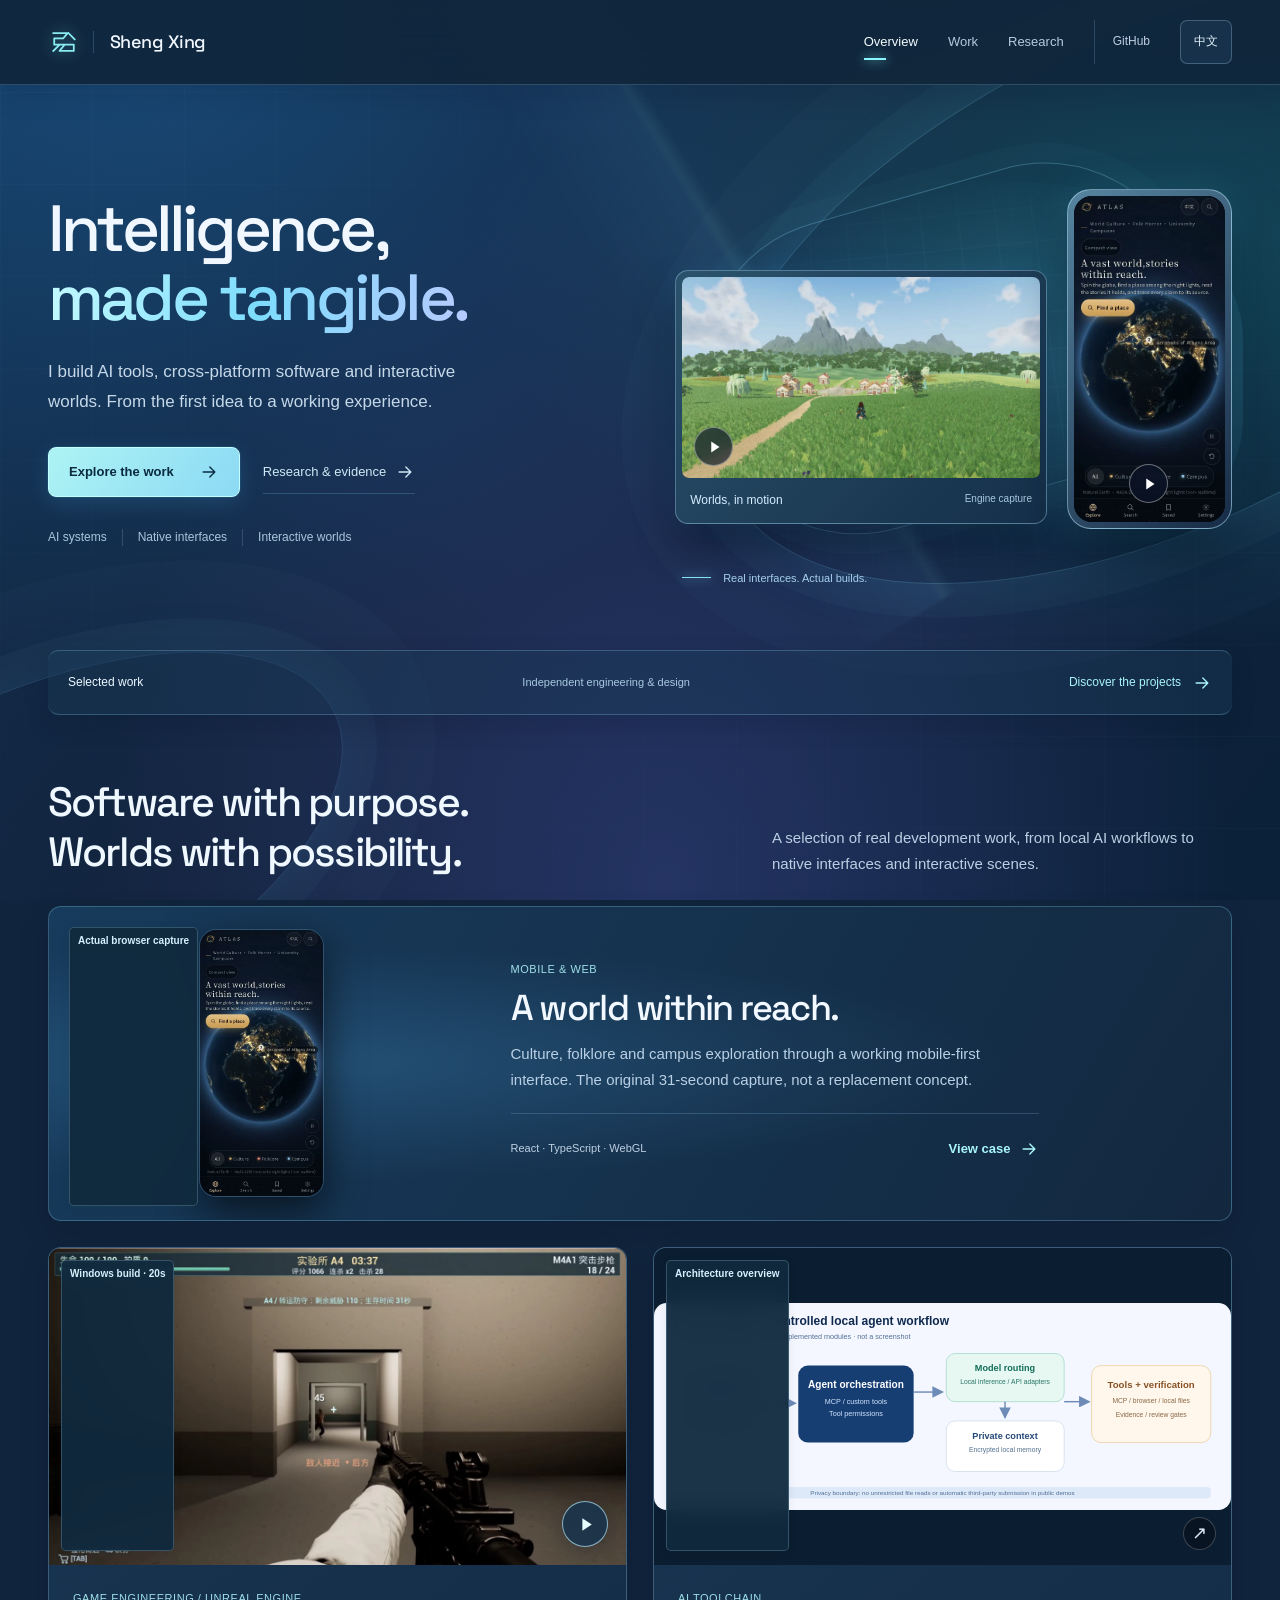
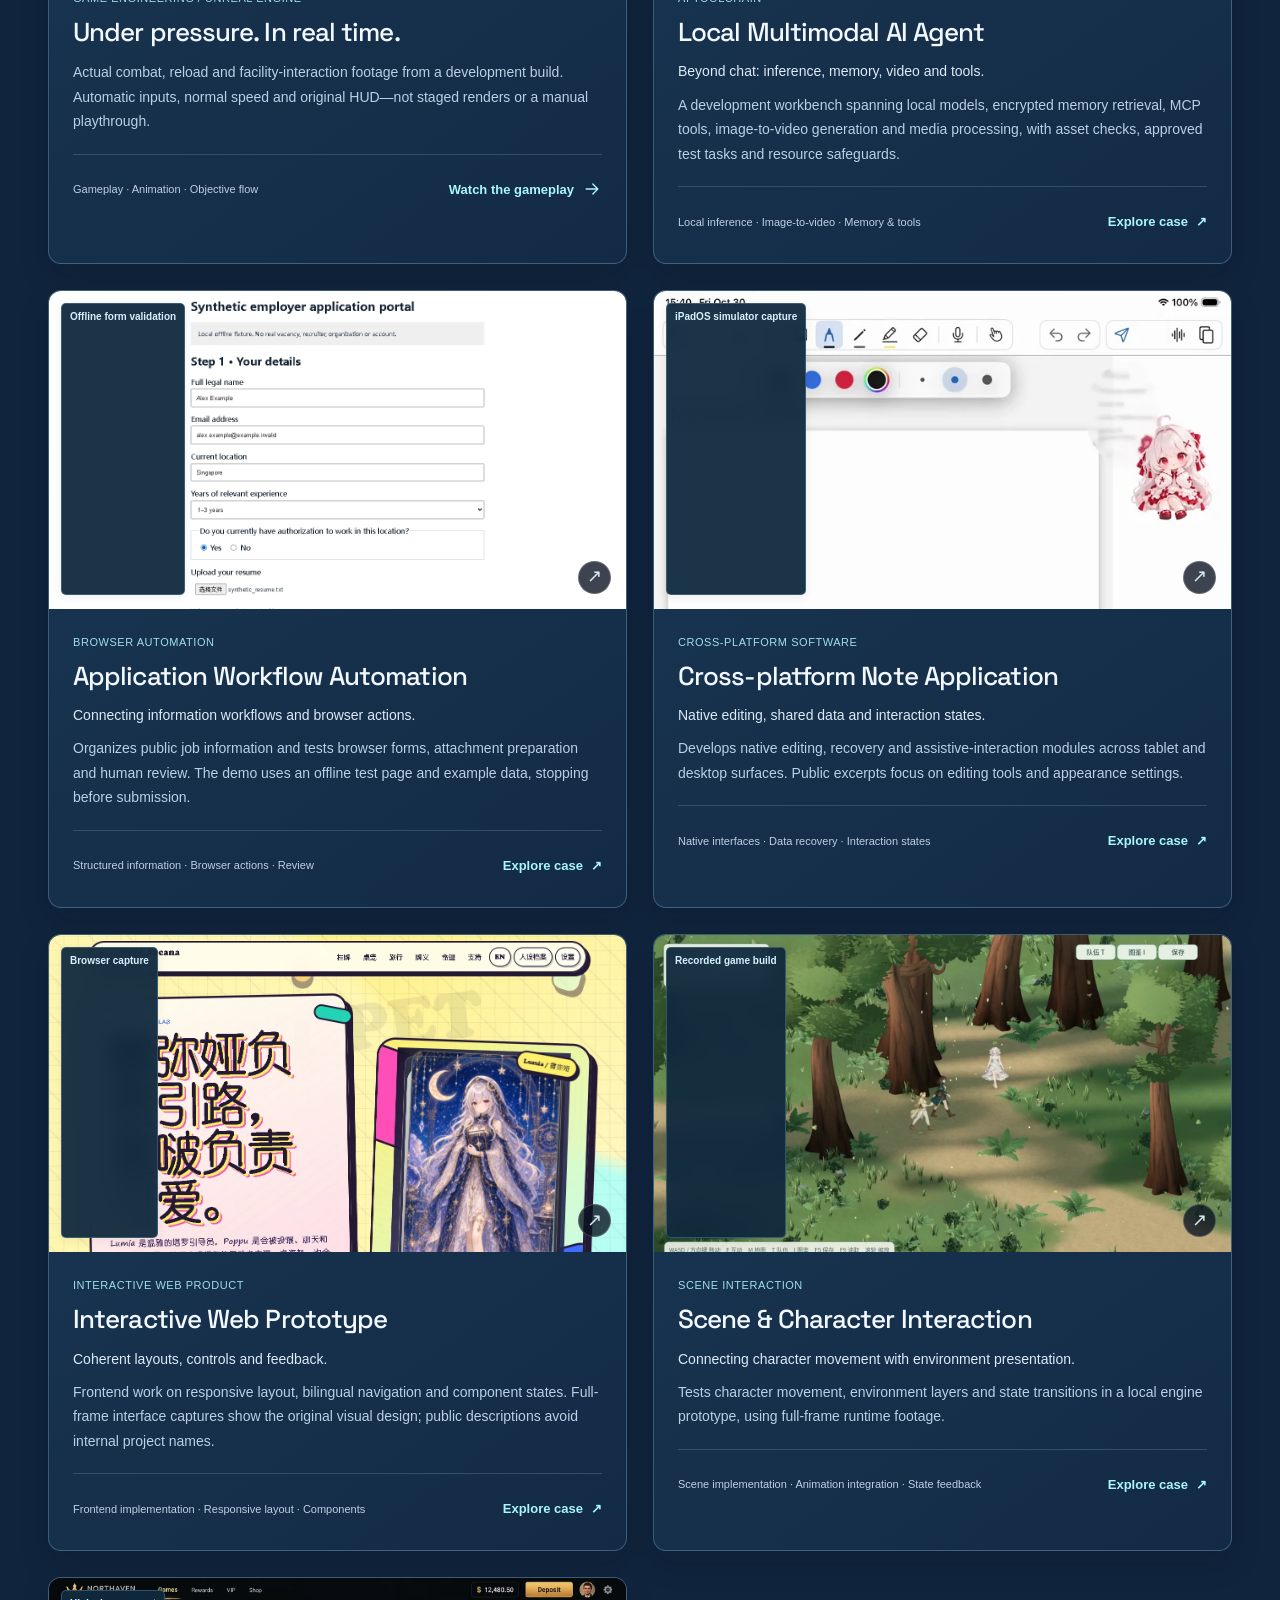
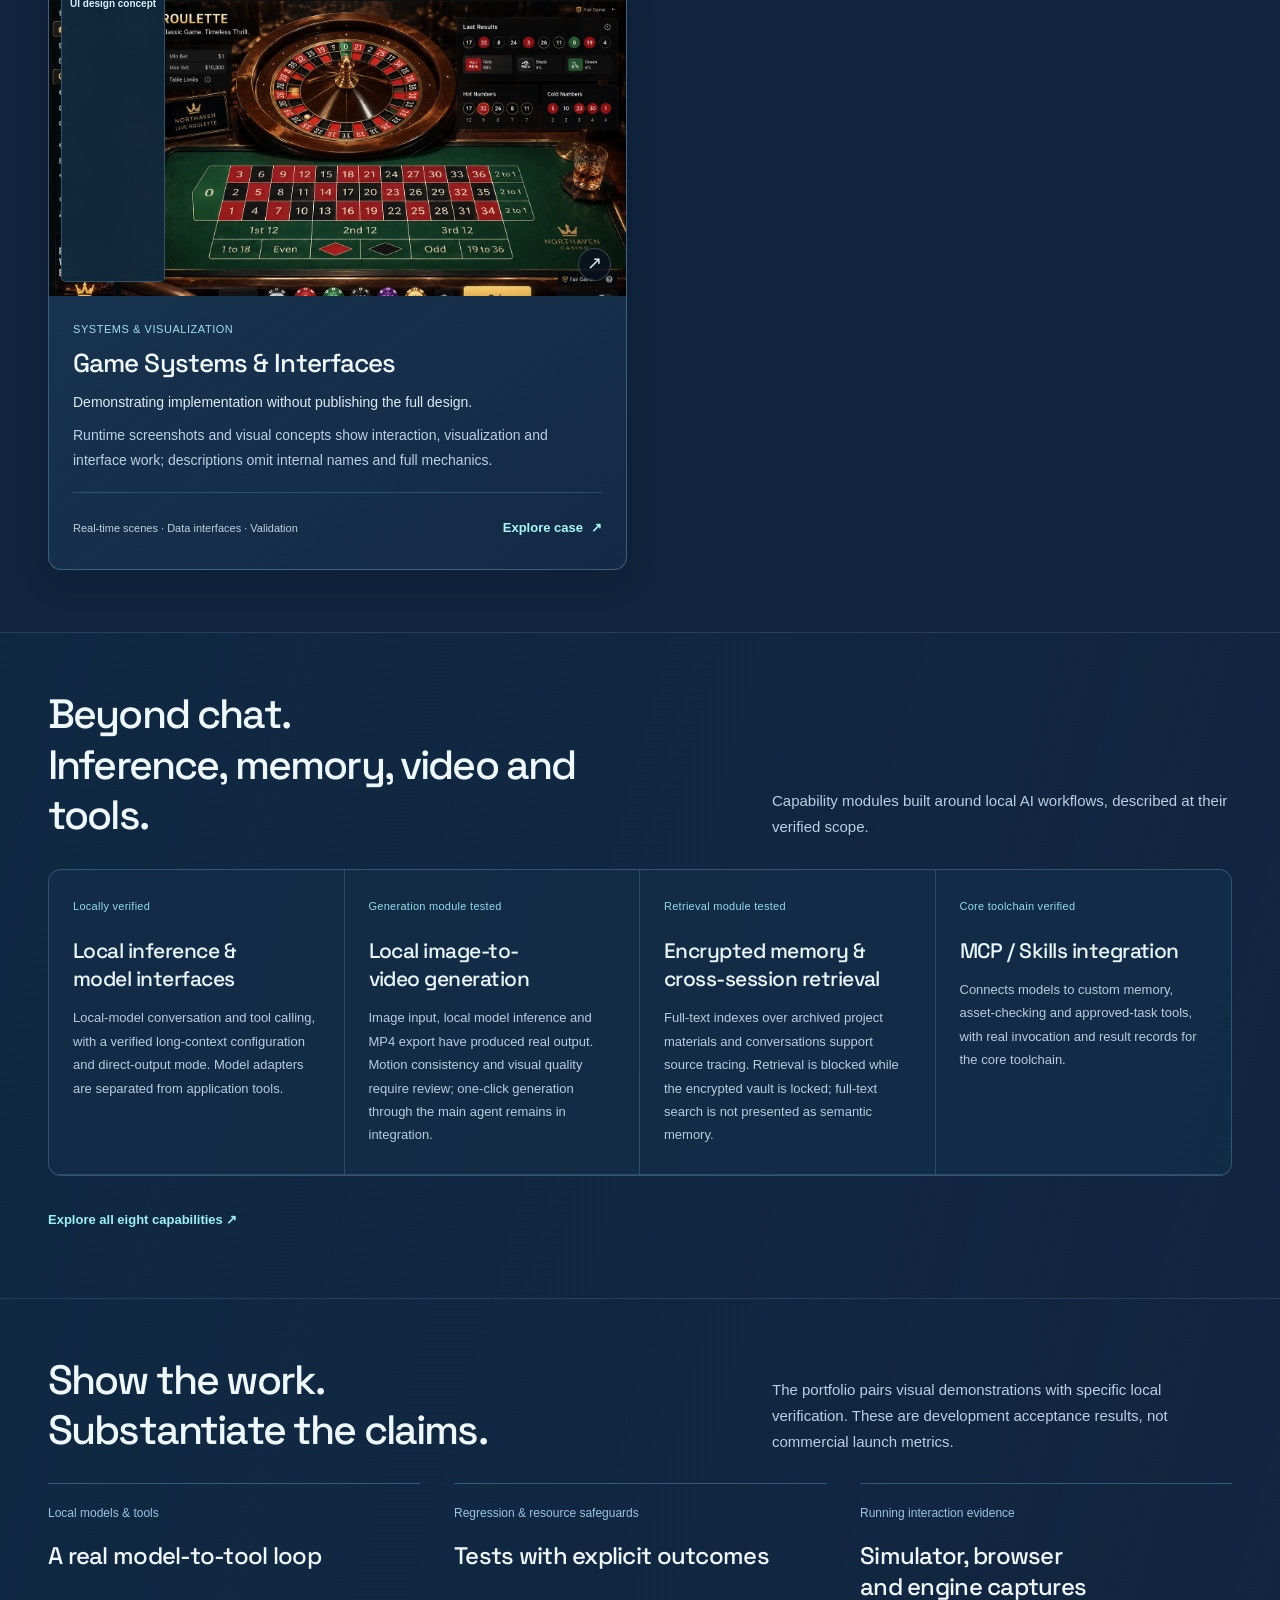
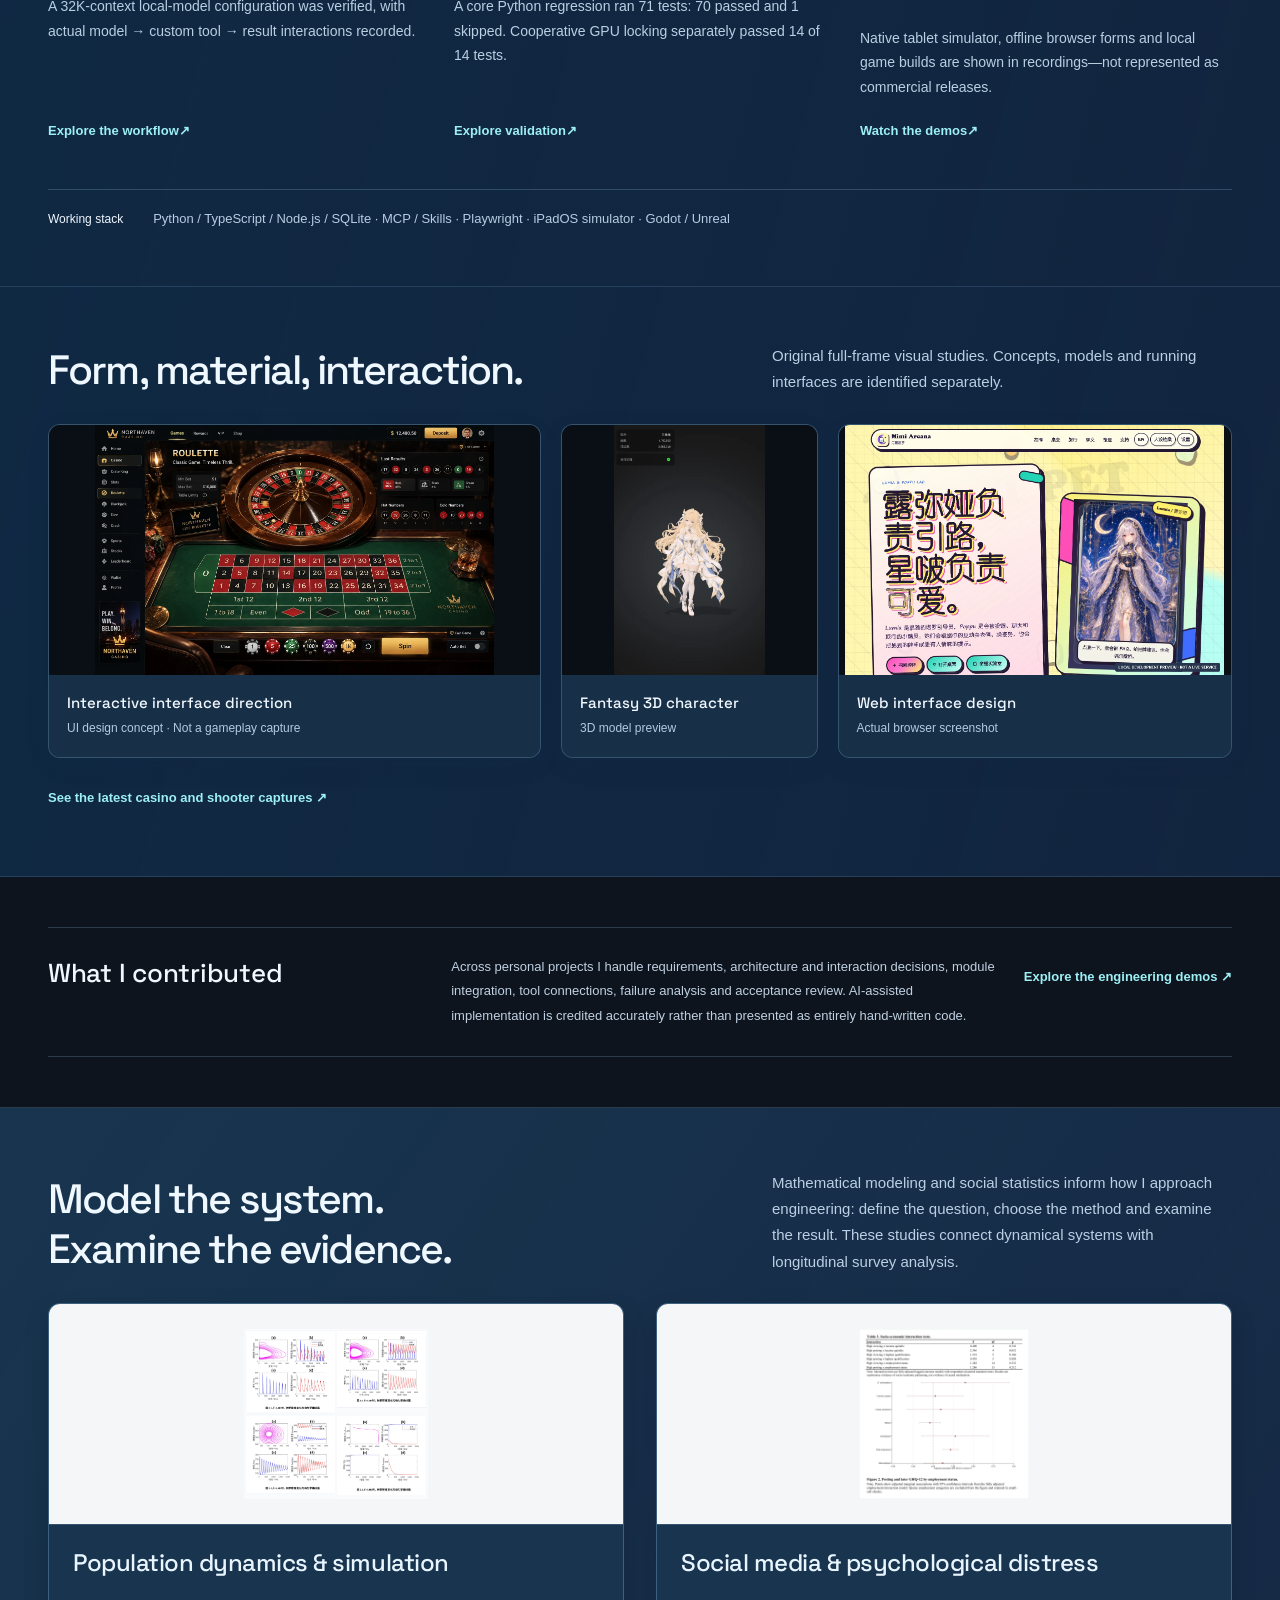
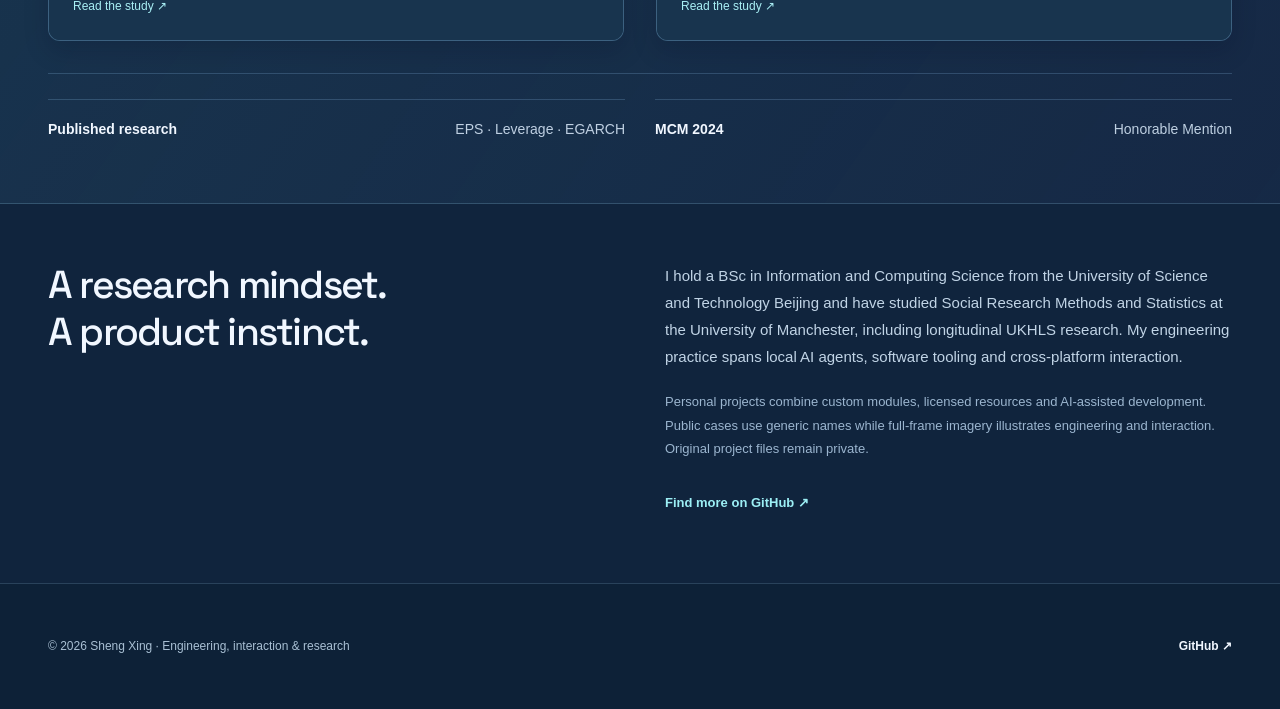
==== commit 6fa2c1fa: "refine-luminous-portfolio-and-add-selected-gameplay" ====
--- a/index.html
+++ b/index.html
@@ -1,16 +1,16 @@
 <!DOCTYPE html>
 
-<html data-portfolio-version="10" lang="en"><head>
+<html data-portfolio-refinement="11" data-portfolio-version="10" lang="en"><head>
 <meta charset="utf-8"/><meta content="width=device-width,initial-scale=1" name="viewport"/><meta content="dark" name="color-scheme"/>
 <meta content="strict-origin-when-cross-origin" name="referrer"/><meta content="I am Sheng Xing. I work on local AI agents and cross-platform software, building workflows around inference, memory, video generation and tool execution, and testing those ideas through applications, interactive prototypes and research." name="description"/><title>Sheng Xing | AI Agents, Software &amp; Interactive Work</title>
 <link href="https://derpytdm520.github.io/index.html" rel="canonical"/>
 <link href="https://derpytdm520.github.io/zh.html" hreflang="zh-CN" rel="alternate"/><link href="https://derpytdm520.github.io/index.html" hreflang="en" rel="alternate"/>
 <link href="assets/portfolio-v8.css" rel="stylesheet"/><script defer="" src="assets/portfolio-v6.js"></script>
-<link href="assets/portfolio-v10.css?v=20261115" rel="stylesheet"/><script defer="" src="assets/portfolio-v10.js?v=20261115"></script></head><body class="page-home v10">
+<link href="assets/portfolio-v10.css?v=20261115" rel="stylesheet"/><script defer="" src="assets/portfolio-v10.js?v=20261115"></script><link href="assets/portfolio-v11.css?v=20261116" rel="stylesheet"/><script defer="" src="assets/portfolio-v11.js?v=20261116"></script></head><body class="page-home v10 v11"><div aria-hidden="true" class="v11-atmosphere"><div class="v11-field"></div><div class="v11-orbit v11-orbit--a"></div><div class="v11-orbit v11-orbit--b"></div><div class="v11-beam"></div></div>
 <a class="skip-link" href="#main">Skip to content</a>
 <header class="site-header"><div class="container header-inner"><a aria-label="Sheng Xing — Home" class="brand" href="index.html"><span class="brand-mark"><svg aria-hidden="true" fill="none" viewbox="0 0 36 36"><path d="M6 8h16l-5 6H7v7h22v7H13l5-6M23 8l7 7M6 28l7-7" stroke="currentColor" stroke-linecap="square" stroke-linejoin="round" stroke-width="2"></path></svg></span><span class="brand-name">Sheng Xing</span></a>
 <nav aria-label="Primary navigation"><a aria-current="page" href="index.html">Overview</a><a href="demos.html">Work</a><a href="academic.html">Research</a><a aria-label="GitHub profile (opens in a new tab)" class="nav-github" href="https://github.com/DerpyTDM520" rel="noopener noreferrer" target="_blank">GitHub</a><a class="language" data-language="" href="zh.html" lang="zh-CN">中文</a></nav></div></header>
-<main id="main"><section aria-labelledby="home-title" class="v10-hero container">
+<main id="main"><section aria-labelledby="home-title" class="v10-hero container v11-lit-hero">
 <div class="v10-hero-copy"><h1 id="home-title">Intelligence,<br/><span>made tangible.</span></h1><p>I build AI tools, cross-platform software and interactive worlds. From the first idea to a working experience.</p>
 <div class="v10-hero-actions"><a class="v10-primary" href="demos.html">Explore the work<svg aria-hidden="true" fill="none" viewbox="0 0 24 24"><path d="M5 12h14m-6-6 6 6-6 6" stroke="currentColor" stroke-linecap="round" stroke-linejoin="round" stroke-width="1.6"></path></svg></a><a class="v10-text-link" href="academic.html">Research &amp; evidence<svg aria-hidden="true" fill="none" viewbox="0 0 24 24"><path d="M5 12h14m-6-6 6 6-6 6" stroke="currentColor" stroke-linecap="round" stroke-linejoin="round" stroke-width="1.6"></path></svg></a></div>
 <div class="v10-disciplines"><span>AI systems</span><span>Native interfaces</span><span>Interactive worlds</span></div>
@@ -21,7 +21,7 @@
 <div class="v10-phone"><a aria-label="Play original world exploration recording" class="v10-media-open" data-video="assets/media/world-exploration-original-mobile-20261115.mp4" data-video-title="World exploration · original browser recording" href="assets/media/world-exploration-original-mobile-20261115.mp4"><img alt="The real night-globe mobile interface" fetchpriority="high" height="844" src="assets/media/world-exploration-original-mobile-poster.webp" width="390"/><span class="v10-play"><svg aria-hidden="true" fill="none" viewbox="0 0 24 24"><path d="m9 6 9 6-9 6V6Z" fill="currentColor"></path></svg></span></a></div>
 <div class="v10-stage-bottom"><span class="v10-line"></span><p>Real interfaces. Actual builds.</p></div>
 </div>
-</section><div class="v10-index-bar container"><span>Selected work</span><span>Independent engineering &amp; design</span><a href="#projects">Discover the projects<svg aria-hidden="true" fill="none" viewbox="0 0 24 24"><path d="M5 12h14m-6-6 6 6-6 6" stroke="currentColor" stroke-linecap="round" stroke-linejoin="round" stroke-width="1.6"></path></svg></a></div><section class="content-section" id="projects"><div class="container"><div class="section-heading"><h2>Software with purpose.<br/>Worlds with possibility.</h2><p>A selection of real development work, from local AI workflows to native interfaces and interactive scenes.</p></div><div class="project-grid"><article class="project v10-project-mobile"><a aria-label="World Exploration Interface" class="project-preview" href="demos.html#mobile-world-exploration"><img alt="Original night-globe mobile interface" height="844" loading="lazy" src="assets/media/world-exploration-original-mobile-poster.webp" width="390"/><span class="media-type">Actual browser capture</span></a><div class="project-body"><div class="project-meta"><span>Mobile &amp; web</span></div><h3><a href="demos.html#mobile-world-exploration">A world within reach.</a></h3><p>Culture, folklore and campus exploration through a working mobile-first interface. The original 31-second capture, not a replacement concept.</p><div class="project-bottom"><span>React · TypeScript · WebGL</span><a href="demos.html#mobile-world-exploration">View case<svg aria-hidden="true" fill="none" viewbox="0 0 24 24"><path d="M5 12h14m-6-6 6 6-6 6" stroke="currentColor" stroke-linecap="round" stroke-linejoin="round" stroke-width="1.6"></path></svg></a></div></div></article><article class="project"><a aria-label="Local Multimodal AI Agent" class="project-preview" href="demos.html#agent"><img alt="Local AI agent overview: models, memory, tools and checks" decoding="async" loading="lazy" src="assets/media/agent-architecture.svg?v=full7"/><span class="media-type">Architecture overview</span><span aria-hidden="true" class="preview-arrow">↗</span></a><div class="project-body"><div class="project-meta"><span>AI toolchain</span></div><h3><a href="demos.html#agent">Local Multimodal AI Agent</a></h3><p class="project-headline">Beyond chat: inference, memory, video and tools.</p><p>A development workbench spanning local models, encrypted memory retrieval, MCP tools, image-to-video generation and media processing, with asset checks, approved test tasks and resource safeguards.</p><div class="project-bottom"><span>Local inference · Image-to-video · Memory &amp; tools</span><a href="demos.html#agent">Explore case <span aria-hidden="true">↗</span></a></div></div></article><article class="project"><a aria-label="Application Workflow Automation" class="project-preview" href="demos.html#automation"><img alt="Offline form-preparation workflow example" decoding="async" loading="lazy" src="assets/media/automation-form.webp?v=full7"/><span class="media-type">Offline form validation</span><span aria-hidden="true" class="preview-arrow">↗</span></a><div class="project-body"><div class="project-meta"><span>Browser automation</span></div><h3><a href="demos.html#automation">Application Workflow Automation</a></h3><p class="project-headline">Connecting information workflows and browser actions.</p><p>Organizes public job information and tests browser forms, attachment preparation and human review. The demo uses an offline test page and example data, stopping before submission.</p><div class="project-bottom"><span>Structured information · Browser actions · Review</span><a href="demos.html#automation">Explore case <span aria-hidden="true">↗</span></a></div></div></article><article class="project"><a aria-label="Cross-platform Note Application" class="project-preview portrait-preview" href="demos.html#apps"><img alt="Native editor · Full-frame screenshot and appearance settings" decoding="async" loading="lazy" src="assets/media/tablet-interaction-poster.webp?v=full7"/><span class="media-type">iPadOS simulator capture</span><span aria-hidden="true" class="preview-arrow">↗</span></a><div class="project-body"><div class="project-meta"><span>Cross-platform software</span></div><h3><a href="demos.html#apps">Cross-platform Note Application</a></h3><p class="project-headline">Native editing, shared data and interaction states.</p><p>Develops native editing, recovery and assistive-interaction modules across tablet and desktop surfaces. Public excerpts focus on editing tools and appearance settings.</p><div class="project-bottom"><span>Native interfaces · Data recovery · Interaction states</span><a href="demos.html#apps">Explore case <span aria-hidden="true">↗</span></a></div></div></article><article class="project"><a aria-label="Interactive Web Prototype" class="project-preview" href="demos.html#web"><img alt="Full-frame web interface and components" decoding="async" loading="lazy" src="assets/media/web-landing.webp?v=full7"/><span class="media-type">Browser capture</span><span aria-hidden="true" class="preview-arrow">↗</span></a><div class="project-body"><div class="project-meta"><span>Interactive web product</span></div><h3><a href="demos.html#web">Interactive Web Prototype</a></h3><p class="project-headline">Coherent layouts, controls and feedback.</p><p>Frontend work on responsive layout, bilingual navigation and component states. Full-frame interface captures show the original visual design; public descriptions avoid internal project names.</p><div class="project-bottom"><span>Frontend implementation · Responsive layout · Components</span><a href="demos.html#web">Explore case <span aria-hidden="true">↗</span></a></div></div></article><article class="project"><a aria-label="Scene &amp; Character Interaction" class="project-preview" href="demos.html#games"><img alt="Full-frame real-time scene interaction" decoding="async" loading="lazy" src="assets/media/scene-preview.webp?v=full7"/><span class="media-type">Recorded game build</span><span aria-hidden="true" class="preview-arrow">↗</span></a><div class="project-body"><div class="project-meta"><span>Scene interaction</span></div><h3><a href="demos.html#games">Scene &amp; Character Interaction</a></h3><p class="project-headline">Connecting character movement with environment presentation.</p><p>Tests character movement, environment layers and state transitions in a local engine prototype, using full-frame runtime footage.</p><div class="project-bottom"><span>Scene implementation · Animation integration · State feedback</span><a href="demos.html#games">Explore case <span aria-hidden="true">↗</span></a></div></div></article><article class="project"><a aria-label="Game Systems &amp; Interfaces" class="project-preview" href="demos.html#game-systems"><img alt="Full-frame data interface screenshot" decoding="async" loading="lazy" src="assets/media/visual-concept.webp?v=full7"/><span class="media-type">UI design concept</span><span aria-hidden="true" class="preview-arrow">↗</span></a><div class="project-body"><div class="project-meta"><span>Systems &amp; visualization</span></div><h3><a href="demos.html#game-systems">Game Systems &amp; Interfaces</a></h3><p class="project-headline">Demonstrating implementation without publishing the full design.</p><p>Runtime screenshots and visual concepts show interaction, visualization and interface work; descriptions omit internal names and full mechanics.</p><div class="project-bottom"><span>Real-time scenes · Data interfaces · Validation</span><a href="demos.html#game-systems">Explore case <span aria-hidden="true">↗</span></a></div></div></article></div></div></section><section class="capability-section" id="capability-preview"><div class="container"><div class="section-heading"><h2>Beyond chat.<br/>Inference, memory, video and tools.</h2><p>Capability modules built around local AI workflows, described at their verified scope.</p></div><div class="capability-grid"><article class="capability" data-capability="local-inference"><div class="capability-top"><span>01</span><p>Locally verified</p></div><h3>Local inference &amp; model interfaces</h3><p>Local-model conversation and tool calling, with a verified long-context configuration and direct-output mode. Model adapters are separated from application tools.</p></article><article class="capability" data-capability="local-video"><div class="capability-top"><span>02</span><p>Generation module tested</p></div><h3>Local image-to-video generation</h3><p>Image input, local model inference and MP4 export have produced real output. Motion consistency and visual quality require review; one-click generation through the main agent remains in integration.</p></article><article class="capability" data-capability="private-memory"><div class="capability-top"><span>03</span><p>Retrieval module tested</p></div><h3>Encrypted memory &amp; cross-session retrieval</h3><p>Full-text indexes over archived project materials and conversations support source tracing. Retrieval is blocked while the encrypted vault is locked; full-text search is not presented as semantic memory.</p></article><article class="capability" data-capability="tool-integration"><div class="capability-top"><span>04</span><p>Core toolchain verified</p></div><h3>MCP / Skills integration</h3><p>Connects models to custom memory, asset-checking and approved-task tools, with real invocation and result records for the core toolchain.</p></article></div><a class="text-link" href="demos.html#agent-capabilities">Explore all eight capabilities ↗</a></div></section><section class="proof-section" id="engineering-evidence"><div class="container">
+</section><div class="v10-index-bar container"><span>Selected work</span><span>Independent engineering &amp; design</span><a href="#projects">Discover the projects<svg aria-hidden="true" fill="none" viewbox="0 0 24 24"><path d="M5 12h14m-6-6 6 6-6 6" stroke="currentColor" stroke-linecap="round" stroke-linejoin="round" stroke-width="1.6"></path></svg></a></div><section class="content-section" id="projects"><div class="container"><div class="section-heading"><h2>Software with purpose.<br/>Worlds with possibility.</h2><p>A selection of real development work, from local AI workflows to native interfaces and interactive scenes.</p></div><div class="project-grid"><article class="project v10-project-mobile"><a aria-label="World Exploration Interface" class="project-preview" href="demos.html#mobile-world-exploration"><img alt="Original night-globe mobile interface" height="844" loading="lazy" src="assets/media/world-exploration-original-mobile-poster.webp" width="390"/><span class="media-type">Actual browser capture</span></a><div class="project-body"><div class="project-meta"><span>Mobile &amp; web</span></div><h3><a href="demos.html#mobile-world-exploration">A world within reach.</a></h3><p>Culture, folklore and campus exploration through a working mobile-first interface. The original 31-second capture, not a replacement concept.</p><div class="project-bottom"><span>React · TypeScript · WebGL</span><a href="demos.html#mobile-world-exploration">View case<svg aria-hidden="true" fill="none" viewbox="0 0 24 24"><path d="M5 12h14m-6-6 6 6-6 6" stroke="currentColor" stroke-linecap="round" stroke-linejoin="round" stroke-width="1.6"></path></svg></a></div></div></article><article class="project v11-shooter-project"><a aria-label="Play the 20-second M4 gameplay excerpt" class="project-preview v11-footage-preview" data-video="assets/media/shooter-gameplay/m4-combat-20s.mp4" data-video-title="M4 pressure-zone combat · automated-input capture, silent" href="assets/media/shooter-gameplay/m4-combat-20s.mp4"><img alt="A real packaged Unreal build with an M4, incoming enemy and original HUD" height="720" loading="lazy" src="assets/media/shooter-gameplay/m4-combat-20s.webp" width="1280"/><span class="media-type">Windows build · 20s</span><span class="v11-play-mark"><svg aria-hidden="true" fill="none" viewbox="0 0 24 24"><path d="m9 6 9 6-9 6V6Z" fill="currentColor"></path></svg></span></a><div class="project-body"><div class="project-meta"><span>Game engineering / Unreal Engine</span></div><h3><a href="demos.html?field=games#zombie">Under pressure. In real time.</a></h3><p>Actual combat, reload and facility-interaction footage from a development build. Automatic inputs, normal speed and original HUD—not staged renders or a manual playthrough.</p><div class="project-bottom"><span>Gameplay · Animation · Objective flow</span><a href="demos.html?field=games#zombie">Watch the gameplay<svg aria-hidden="true" fill="none" viewbox="0 0 24 24"><path d="M5 12h14m-6-6 6 6-6 6" stroke="currentColor" stroke-linecap="round" stroke-linejoin="round" stroke-width="1.6"></path></svg></a></div></div></article><article class="project"><a aria-label="Local Multimodal AI Agent" class="project-preview" href="demos.html#agent"><img alt="Local AI agent overview: models, memory, tools and checks" decoding="async" loading="lazy" src="assets/media/agent-architecture.svg?v=full7"/><span class="media-type">Architecture overview</span><span aria-hidden="true" class="preview-arrow">↗</span></a><div class="project-body"><div class="project-meta"><span>AI toolchain</span></div><h3><a href="demos.html#agent">Local Multimodal AI Agent</a></h3><p class="project-headline">Beyond chat: inference, memory, video and tools.</p><p>A development workbench spanning local models, encrypted memory retrieval, MCP tools, image-to-video generation and media processing, with asset checks, approved test tasks and resource safeguards.</p><div class="project-bottom"><span>Local inference · Image-to-video · Memory &amp; tools</span><a href="demos.html#agent">Explore case <span aria-hidden="true">↗</span></a></div></div></article><article class="project"><a aria-label="Application Workflow Automation" class="project-preview" href="demos.html#automation"><img alt="Offline form-preparation workflow example" decoding="async" loading="lazy" src="assets/media/automation-form.webp?v=full7"/><span class="media-type">Offline form validation</span><span aria-hidden="true" class="preview-arrow">↗</span></a><div class="project-body"><div class="project-meta"><span>Browser automation</span></div><h3><a href="demos.html#automation">Application Workflow Automation</a></h3><p class="project-headline">Connecting information workflows and browser actions.</p><p>Organizes public job information and tests browser forms, attachment preparation and human review. The demo uses an offline test page and example data, stopping before submission.</p><div class="project-bottom"><span>Structured information · Browser actions · Review</span><a href="demos.html#automation">Explore case <span aria-hidden="true">↗</span></a></div></div></article><article class="project"><a aria-label="Cross-platform Note Application" class="project-preview portrait-preview" href="demos.html#apps"><img alt="Native editor · Full-frame screenshot and appearance settings" decoding="async" loading="lazy" src="assets/media/tablet-interaction-poster.webp?v=full7"/><span class="media-type">iPadOS simulator capture</span><span aria-hidden="true" class="preview-arrow">↗</span></a><div class="project-body"><div class="project-meta"><span>Cross-platform software</span></div><h3><a href="demos.html#apps">Cross-platform Note Application</a></h3><p class="project-headline">Native editing, shared data and interaction states.</p><p>Develops native editing, recovery and assistive-interaction modules across tablet and desktop surfaces. Public excerpts focus on editing tools and appearance settings.</p><div class="project-bottom"><span>Native interfaces · Data recovery · Interaction states</span><a href="demos.html#apps">Explore case <span aria-hidden="true">↗</span></a></div></div></article><article class="project"><a aria-label="Interactive Web Prototype" class="project-preview" href="demos.html#web"><img alt="Full-frame web interface and components" decoding="async" loading="lazy" src="assets/media/web-landing.webp?v=full7"/><span class="media-type">Browser capture</span><span aria-hidden="true" class="preview-arrow">↗</span></a><div class="project-body"><div class="project-meta"><span>Interactive web product</span></div><h3><a href="demos.html#web">Interactive Web Prototype</a></h3><p class="project-headline">Coherent layouts, controls and feedback.</p><p>Frontend work on responsive layout, bilingual navigation and component states. Full-frame interface captures show the original visual design; public descriptions avoid internal project names.</p><div class="project-bottom"><span>Frontend implementation · Responsive layout · Components</span><a href="demos.html#web">Explore case <span aria-hidden="true">↗</span></a></div></div></article><article class="project"><a aria-label="Scene &amp; Character Interaction" class="project-preview" href="demos.html#games"><img alt="Full-frame real-time scene interaction" decoding="async" loading="lazy" src="assets/media/scene-preview.webp?v=full7"/><span class="media-type">Recorded game build</span><span aria-hidden="true" class="preview-arrow">↗</span></a><div class="project-body"><div class="project-meta"><span>Scene interaction</span></div><h3><a href="demos.html#games">Scene &amp; Character Interaction</a></h3><p class="project-headline">Connecting character movement with environment presentation.</p><p>Tests character movement, environment layers and state transitions in a local engine prototype, using full-frame runtime footage.</p><div class="project-bottom"><span>Scene implementation · Animation integration · State feedback</span><a href="demos.html#games">Explore case <span aria-hidden="true">↗</span></a></div></div></article><article class="project"><a aria-label="Game Systems &amp; Interfaces" class="project-preview" href="demos.html#game-systems"><img alt="Full-frame data interface screenshot" decoding="async" loading="lazy" src="assets/media/visual-concept.webp?v=full7"/><span class="media-type">UI design concept</span><span aria-hidden="true" class="preview-arrow">↗</span></a><div class="project-body"><div class="project-meta"><span>Systems &amp; visualization</span></div><h3><a href="demos.html#game-systems">Game Systems &amp; Interfaces</a></h3><p class="project-headline">Demonstrating implementation without publishing the full design.</p><p>Runtime screenshots and visual concepts show interaction, visualization and interface work; descriptions omit internal names and full mechanics.</p><div class="project-bottom"><span>Real-time scenes · Data interfaces · Validation</span><a href="demos.html#game-systems">Explore case <span aria-hidden="true">↗</span></a></div></div></article></div></div></section><section class="capability-section" id="capability-preview"><div class="container"><div class="section-heading"><h2>Beyond chat.<br/>Inference, memory, video and tools.</h2><p>Capability modules built around local AI workflows, described at their verified scope.</p></div><div class="capability-grid"><article class="capability" data-capability="local-inference"><div class="capability-top"><span>01</span><p>Locally verified</p></div><h3>Local inference &amp; model interfaces</h3><p>Local-model conversation and tool calling, with a verified long-context configuration and direct-output mode. Model adapters are separated from application tools.</p></article><article class="capability" data-capability="local-video"><div class="capability-top"><span>02</span><p>Generation module tested</p></div><h3>Local image-to-video generation</h3><p>Image input, local model inference and MP4 export have produced real output. Motion consistency and visual quality require review; one-click generation through the main agent remains in integration.</p></article><article class="capability" data-capability="private-memory"><div class="capability-top"><span>03</span><p>Retrieval module tested</p></div><h3>Encrypted memory &amp; cross-session retrieval</h3><p>Full-text indexes over archived project materials and conversations support source tracing. Retrieval is blocked while the encrypted vault is locked; full-text search is not presented as semantic memory.</p></article><article class="capability" data-capability="tool-integration"><div class="capability-top"><span>04</span><p>Core toolchain verified</p></div><h3>MCP / Skills integration</h3><p>Connects models to custom memory, asset-checking and approved-task tools, with real invocation and result records for the core toolchain.</p></article></div><a class="text-link" href="demos.html#agent-capabilities">Explore all eight capabilities ↗</a></div></section><section class="proof-section" id="engineering-evidence"><div class="container">
 <div class="section-heading"><h2>Show the work. Substantiate the claims.</h2><p>The portfolio pairs visual demonstrations with specific local verification. These are development acceptance results, not commercial launch metrics.</p></div>
 <div class="proof-grid"><article class="proof-case"><div class="proof-top"><span>01</span><small>Local models &amp; tools</small></div><h3>A real model-to-tool loop</h3><p>A 32K-context local-model configuration was verified, with actual model → custom tool → result interactions recorded.</p><a href="demos.html#agent">Explore the workflow <span aria-hidden="true">↗</span></a></article><article class="proof-case"><div class="proof-top"><span>02</span><small>Regression &amp; resource safeguards</small></div><h3>Tests with explicit outcomes</h3><p>A core Python regression ran 71 tests: 70 passed and 1 skipped. Cooperative GPU locking separately passed 14 of 14 tests.</p><a href="demos.html#agent-capabilities">Explore validation <span aria-hidden="true">↗</span></a></article><article class="proof-case"><div class="proof-top"><span>03</span><small>Running interaction evidence</small></div><h3>Simulator, browser and engine captures</h3><p>Native tablet simulator, offline browser forms and local game builds are shown in recordings—not represented as commercial releases.</p><a href="demos.html">Watch the demos <span aria-hidden="true">↗</span></a></article></div>
 <div class="proof-stack"><strong>Working stack</strong><p>Python / TypeScript / Node.js / SQLite · MCP / Skills · Playwright · iPadOS simulator · Godot / Unreal</p></div>
--- a/assets/portfolio-v11.css
+++ b/assets/portfolio-v11.css
@@ -0,0 +1,178 @@
+/* V11 refinement: a luminous technical environment around unchanged project evidence. */
+body.v10.v11{--v-bg:#10243d;--v-surface:#142d49;--v-surface-hi:#1d3d5d;--v-ink:#f1f7ff;--v-muted:#bfd0e2;--v-dim:#91aac5;--v-line:#92c5ef38;--v-accent:#8aedf2;background:var(--v-bg);isolation:isolate}
+.v11 main,.v11 .site-footer{position:relative;z-index:1}
+.v11-atmosphere{position:fixed;inset:0;z-index:0;pointer-events:none;overflow:hidden;background:radial-gradient(ellipse at 12% 6%,#267cc458 0,transparent 52%),radial-gradient(ellipse at 94% 27%,#21bcb53b 0,transparent 43%),radial-gradient(ellipse at 52% 98%,#666be13d 0,transparent 60%),linear-gradient(128deg,#102e4d 0,#13243e 45%,#0b2139 100%)}
+.v11-field{position:absolute;inset:0;background-image:linear-gradient(#a4eaff11 1px,transparent 1px),linear-gradient(90deg,#a4eaff11 1px,transparent 1px);background-size:92px 92px;mask-image:linear-gradient(130deg,#0009,transparent 43%,#0007);opacity:.8}
+.v11-orbit{position:absolute;border:1px solid #8de6ff34;border-radius:50%;box-shadow:0 0 0 35px #9ddfff06,0 0 0 95px #a7ceff05,0 0 60px #2fa7ff19;transform:rotate(-26deg)}
+.v11-orbit--a{width:950px;height:490px;top:4%;right:-350px}
+.v11-orbit--b{width:700px;height:330px;bottom:-130px;left:-330px;border-color:#82bdff2c}
+.v11-beam{position:absolute;width:56vw;height:120vh;left:23%;top:-44%;transform:rotate(-32deg);background:linear-gradient(90deg,transparent,#499cfb00 35%,#73bfff10 50%,#9bf5ff14 51%,transparent 53%);filter:blur(1px)}
+body.v10.v11 .site-header{background:#10263be8!important;border-bottom:1px solid #a0d4ff36;box-shadow:0 8px 30px #02102124}
+.v11 .brand-mark{filter:drop-shadow(0 0 8px #79e6ee60)}
+.v11 .site-header nav a{color:#b6cae0;font-size:13px}
+.v11 .site-header nav a[aria-current]{color:#f3fcff}
+.v11 .site-header nav a[aria-current]::after{width:22px;background:#89f5fc;box-shadow:0 0 11px #8ffaff}
+.v11 .site-header .language{border-color:#a0c9e651;background:#5a94c51a;color:#e6f5ff}
+.v11 .v10-hero{min-height:565px;padding-block:47px 42px;gap:48px}
+.v11 .v10-hero::before{display:none}
+.v11 .v10-hero h1{font-size:clamp(48px,5.1vw,76px);line-height:1.06;letter-spacing:-.058em}
+.v11 .v10-hero h1 span,.v11 .page-hero h1 span{color:#a9f3fa;background:linear-gradient(100deg,#c4faff 0,#7ddcfc 50%,#b7caff 100%);background-clip:text;-webkit-background-clip:text;-webkit-text-fill-color:transparent}
+.v11 .v10-hero-copy>p{color:#c5d8e9;font-size:17px;line-height:1.8;max-width:440px;margin-top:25px}
+.v11 .v10-hero-actions{gap:23px;margin-top:29px}
+.v11 .v10-primary{background:linear-gradient(125deg,#adf3f4,#8cdaf4);border:1px solid #c2fdff;color:#0b2a40!important;box-shadow:0 6px 22px #53c7ff29,0 0 0 1px #4bbef71a;min-height:50px;position:relative}
+.v11 .v10-primary:hover{background:linear-gradient(120deg,#d6ffff,#b5efff);box-shadow:0 8px 28px #6bddff45}
+.v11 .v10-text-link{color:#cee9f5!important;border-bottom:1px solid #7ad3ec39}
+.v11 .v10-disciplines{margin-top:32px;color:#a9c6dd;font-size:12px}
+.v11 .v10-stage{min-height:440px;grid-template-columns:minmax(0,1fr) 165px;padding:20px 0 26px;gap:20px}
+.v11 .v10-stage::before{inset:3% -2% 4%;background:repeating-linear-gradient(0deg,transparent 0 37px,#87defe1b 38px 39px),repeating-linear-gradient(90deg,transparent 0 37px,#87defe1b 38px 39px);background-size:39px 39px;mask-image:radial-gradient(ellipse,#000b,transparent 73%);transform:perspective(800px) rotateX(14deg) rotateZ(-6deg);opacity:.9}
+.v11 .v10-stage::after{inset:7% -2% 3%;background:radial-gradient(ellipse at 68% 46%,#61d4ff44,transparent 65%);border-radius:40%;z-index:-1}
+.v11 .v10-stage-track{left:25px;right:25px;height:72%;top:9%;border-color:#8edfff46;box-shadow:0 0 0 20px #90e9ff06;transform:rotate(-16deg)}
+.v11 .v10-landscape{background:linear-gradient(135deg,#2b526c,#152f49);border-color:#9ed1f06e;box-shadow:0 22px 38px #020c1b70,0 0 27px #55bcff1e;padding:6px;border-radius:13px}
+.v11 .v10-phone{width:165px;background:linear-gradient(135deg,#5685a0,#172b46);border-color:#b7eaff80;box-shadow:0 22px 48px #010c1b88,0 0 35px #4cc8ef2c}
+.v11 .v10-stage-caption{color:#d5edff;font-size:12px}
+.v11 .v10-stage-caption span:last-child{color:#aac8e0;font-size:10px}
+.v11 .v10-stage-bottom{left:7px;bottom:3px;color:#a5cfeb;font-size:11px}
+.v11 .v10-line{background:#83e3f3;box-shadow:0 0 10px #83e3f3}
+.v11 .v10-index-bar{background:#1b3e5b60;border-block:1px solid #94d6ff40;padding:0 20px;border-radius:11px;min-height:65px;box-shadow:0 10px 25px #04112425;color:#a9cbe2}
+.v11 .v10-index-bar>span:first-child{font-size:12px;color:#ecf9ff}
+.v11 .v10-index-bar a{color:#a9f4f8;font-size:12px}
+.v11 .content-section{padding-block:62px;border-bottom-color:#95c1e22b}
+.v11 .section-heading{margin-bottom:28px;gap:50px}
+.v11 .section-heading h2{color:#eff8ff;line-height:1.23}
+.v11 .section-heading>p{color:#bad0e4;font-size:15px;line-height:1.75}
+.v11 .project-grid{gap:26px}
+.v11 .project{background:linear-gradient(145deg,#1b3955ee,#132b46ee);border:1px solid #97c8e64f;box-shadow:0 12px 30px #020b1b26;transition:transform .25s,border-color .25s,box-shadow .25s}
+.v11 .project:hover{border-color:#90ebffb8;box-shadow:0 15px 34px #03142d60,0 0 25px #66c4f91b;transform:translateY(-4px)}
+.v11 .project-preview{background:#0b1d30}
+.v11 .project-body{padding:24px}
+.v11 .project-meta{color:#9edfe8;font-size:11px;letter-spacing:.05em}
+.v11 .project-body h3{font-size:26px;color:#f2f8ff}
+.v11 .project-body>p:not(.project-headline){font-size:14px;color:#b9d0e5;line-height:1.75}
+.v11 .project-headline{color:#dcebf6;font-size:14px}
+.v11 .project-bottom{color:#a5bfd6;font-size:11px;margin-top:20px}
+.v11 .project-bottom>a{color:#a9f7fb;font-size:13px}
+.v11 .v10-project-mobile{background:radial-gradient(ellipse at 22% 50%,#397aaa60,transparent 53%),linear-gradient(120deg,#173b5c,#13283f);border-color:#7ab9d958;min-height:315px}
+.v11 .v10-project-mobile .project-body{padding:32px 36px}
+.v11 .v10-project-mobile .project-preview{min-height:300px}
+.v11 .v10-project-mobile h3{font-size:36px}
+.v11 .v10-project-mobile .project-body>p{font-size:15px}
+.v11 .v10-project-mobile .project-preview img{height:268px}
+.v11 .media-type{background:#102a3ef2;border:1px solid #add8f73d;color:#d5f1ff;font-size:10px;top:12px;left:12px}
+.v11 .v11-play-mark{position:absolute;right:18px;bottom:18px;width:46px;height:46px;border-radius:50%;display:grid;place-items:center;background:#17334cde;border:1px solid #b7ecffad;color:#e7ffff;box-shadow:0 5px 22px #010b1950;transition:transform .2s,background .2s}
+.v11 .v11-play-mark svg{width:25px;height:25px}.v11 .v11-footage-preview:hover .v11-play-mark{transform:scale(1.08);background:#277096ed}
+.v11 .capability-section,.v11 .proof-section,.v11 .v10-visual-archive{padding-block:56px;background:linear-gradient(105deg,#102a44d9,#142641a6);border-bottom:1px solid #90bce32a}
+.v11 .capability-grid{background:#142e48dd;border-color:#97d5f73d}
+.v11 .capability{border-color:#92bfdf38}
+.v11 .capability h3{color:#eaf7ff}.v11 .capability>p{color:#b6ccdf;font-size:13px}.v11 .capability-top p{color:#92dce8;font-size:11px}
+.v11 .proof-case{border-top-color:#76bee859}.v11 .proof-case p{color:#b9d0e3;font-size:14px}.v11 .proof-top small{color:#9bc5e2;font-size:12px}
+.v11 .proof-case a,.v11 .text-link{color:#9ceff5;font-size:13px}
+.v11 .proof-stack{border-color:#95c9e63c;font-size:13px;color:#b7cde2}
+.v11 .visual-highlight figcaption{background:#173047}.v11 .visual-highlight figcaption span{color:#b3cbe1;font-size:12px}
+.v11 .v10-visual-archive .visual-highlight{border-color:#91c3e740;background:#173047}
+.v11 .research-band{background:linear-gradient(125deg,#1a3852d9,#182b49b8);padding-block:62px;border-color:#8ebbd83c}
+.v11 .research-cards>.research-preview{background:#18344e;border-color:#89bfe553;box-shadow:0 10px 24px #030d202e}
+.v11 .research-cards>.research-preview>div{background:#18344e}
+.v11 .research-cards>.research-preview h3{color:#e8f5ff}.v11 .research-cards>.research-preview span{color:#a9eff5}
+.v11 .about-section{padding-block:58px;gap:50px}.v11 .about-section p{color:#c1d4e6}.v11 .about-section .small-copy{color:#9bb5cf;font-size:13px}
+.v11 .site-footer{background:#0e2137d9;border-top-color:#92bee136}.v11 .footer-inner{color:#a9c0d4;font-size:12px}
+.v11 .page-hero{padding-block:43px 32px;position:relative;min-height:0;gap:40px}
+.v11 .page-hero h1{font-size:clamp(38px,4.7vw,65px);line-height:1.09}
+.v11 .page-hero .lead{font-size:16px;color:#c4d9ec}
+.v11 .page-hero .small-copy{color:#a3c2da;font-size:12px}
+.v11 .v10-filter-bar{border-color:#92c8ee40;background:#14334e9c;border-radius:10px;padding:10px;gap:5px;box-shadow:0 8px 24px #010d1e1a}
+.v11 .v10-filter-bar button{color:#bad2e5;font-size:13px;min-height:44px;padding-inline:15px}
+.v11 .v10-filter-bar button[aria-pressed=true]{background:linear-gradient(120deg,#a7f3ef,#83d1ee);border-color:#c9fcff;color:#102c3b;box-shadow:0 3px 13px #51d8f238}
+.v11 .v10-filter-bar [data-filter-count]{color:#aad0e3;font-size:12px}
+.v11 .section-nav{padding:8px 0 9px;gap:5px}.v11 .section-nav a{font-size:12px;min-height:40px;color:#a8c4dc;border:1px solid transparent}
+.v11 .section-nav a:hover,.v11 .section-nav a[aria-current=location]{color:#effbff;background:#3064824f;border-color:#95d0ed3d}
+.v11 .section-number{color:#93dce9;font-size:11px;letter-spacing:.08em;margin-bottom:14px}
+.v11 .media-figure{background:#163149;border:1px solid #9bc6e045;box-shadow:0 8px 25px #03112a2c}
+.v11 .media-figure :is(.zoom-trigger,.video-shell){background:#0b1d30}
+.v11 .media-figure figcaption{background:#163149;padding:20px 22px}
+.v11 .media-figure figcaption h3{color:#eaf6fe;font-size:21px;line-height:1.28}
+.v11 .media-figure figcaption p{color:#b5cce0;font-size:13px;line-height:1.75}
+.v11 .section-footnote{color:#9fb9d1;font-size:13px;line-height:1.7}
+.v11 .detail-band{background:#16324be0;border-color:#8ab4d63b}
+.v11 .detail-band :is(p,li){color:#b7ccdf;font-size:14px}
+.v11 .callout{background:linear-gradient(105deg,#1b4260,#152b47);border-color:#99d6eb49}
+.v11 .callout h2{color:#f0fbff}
+.v11 .credits{color:#a8c1d8}.v11 .credits details{background:#142f48;border-color:#8db7d047}
+body.v10.v11 #web .atlas-actual{background:radial-gradient(ellipse at 12% 55%,#2f719050,transparent 55%),linear-gradient(120deg,#1a3955,#142c45);border-color:#8dbdd74d;padding:28px 35px;gap:42px}
+body.v10.v11 #web .atlas-actual__body h3{color:#f0faff}
+body.v10.v11 #web .atlas-actual__intro{color:#bbd1e3;font-size:15px}
+body.v10.v11 #web .atlas-actual__kicker{color:#9cebf4;font-size:11px}
+body.v10.v11 #web .atlas-actual__facts{color:#a6c4dd;font-size:12px}
+body.v10.v11 #web .atlas-actual__notice{font-size:12px;color:#a6bdd3}
+body.v10.v11 #web .atlas-actual__play{background:#a9e9ef;color:#133041;font-size:13px}
+.v11-gameplay-grid{display:grid;grid-template-columns:minmax(0,1.5fr) minmax(0,1fr);gap:25px;align-items:start}
+.v11 .v11-gameplay-grid .video-shell video{display:block;width:100%;height:auto;aspect-ratio:16/9;max-height:none;object-fit:contain}
+.v11 .v11-gameplay-grid figcaption{padding:21px 24px}
+.v11 .v11-clip-meta{display:block;font-size:11px;letter-spacing:.08em;line-height:1.5;color:#92dde9;margin-bottom:8px}
+.v11 .v11-clip-link{display:inline-flex;align-items:center;gap:12px;min-height:44px;margin-top:12px;font-size:13px;color:#a2f5fc;text-decoration:none}
+.v11-clip-link svg,.v11-footage-note a svg{width:19px;height:19px;flex:none}
+.v11-footage-note{display:flex;justify-content:space-between;gap:25px;align-items:start;margin:20px 0 30px;padding:18px 0;border-block:1px solid #9dc4df2b}
+.v11-footage-note p{font-size:12px;line-height:1.7;max-width:730px;color:#a6bfd7;margin:0}
+.v11-footage-note a{display:flex;align-items:center;gap:9px;min-height:44px;color:#9be6f0;font-size:12px;text-decoration:none;flex:none}
+.v11-evidence-archive{border:1px solid #89b3d13c;background:#0e243ac9;border-radius:12px;overflow:hidden}
+.v11-evidence-archive>summary{display:list-item;color:#c1deef;padding:17px 21px;font-size:13px;line-height:1.6;min-height:52px;cursor:pointer}
+.v11-evidence-archive[open]>summary{border-bottom:1px solid #9bc7e335}
+.v11-archive-content{padding:22px}.v11 .v11-archive-content .media-grid{gap:20px}
+.v11 .v11-archive-content .media-figure .zoom-trigger>img{height:245px;max-height:245px;object-fit:contain}
+.v11-credit-body{max-width:1100px}.v11-credit-body h2{font-size:34px;margin-bottom:25px}.v11-credit-body p,.v11-credit-body li{font-size:14px;line-height:1.8;color:#bed3e5}.v11-credit-body li{margin-bottom:18px}.v11-credit-body a{color:#9fe8f3;text-decoration:underline;text-underline-offset:4px}
+.v11 .study-section{background:#102a43a6;border-color:#87afcf40}.v11 .study-section:nth-of-type(even){background:#182e4ac4}
+.v11 .study-method{border-color:#91b9d845}.v11 .study-method p{color:#b7cee4;font-size:14px}
+.v11 .study-section :is(.study-subtitle,.study-intro,.study-meta){color:#b6cfe4}
+.v11 .publication-section{background:#142e48df}.v11 .publication-section p{color:#b6cde1}
+.v11 .more-figures{background:#17354f;border-color:#8ebed754}.v11 .more-figures summary{color:#cae5f1;min-height:50px;font-size:14px}
+.v11 .closing{color:#bfd3e7}
+.v11 .button{background:#204661;border-color:#99c7e852;color:#d5f1ff}
+.v11 .v10-cinema{background:#0c2137;border-color:#8ecbe077;box-shadow:0 30px 120px #010916bb}
+.v11 .v10-cinema-head{background:#17334cee}.v11 .v10-cinema>p{color:#aac9df;font-size:12px}
+@media(min-width:1400px){.v11 .v10-hero{min-height:590px}.v11 .v10-stage{grid-template-columns:minmax(0,1fr) 176px}.v11 .v10-phone{width:176px}}
+@media(max-width:1100px){.v11 .v10-hero{gap:28px;min-height:535px}.v11 .v10-stage{grid-template-columns:minmax(0,1fr) 143px;gap:14px}.v11 .v10-phone{width:143px}.v11 .v10-hero h1{font-size:60px}.v11 .v10-project-mobile .project-body{padding:28px}.v11 .v10-filter-bar button{padding-inline:12px;font-size:12px}}
+@media(max-width:850px){.v11 .v10-hero{min-height:0;gap:5px;padding-block:39px 28px}.v11 .v10-stage{grid-template-columns:minmax(0,1fr) 162px;min-height:390px;max-width:550px}.v11 .v10-phone{width:162px}.v11 .section-heading{gap:17px}.v11 .v11-gameplay-grid{grid-template-columns:1fr 1fr;gap:18px}.v11-footage-note{display:grid;gap:6px}.v11-footage-note a{min-height:44px}.v11 .page-hero h1{font-size:52px}.v11 .page-hero{gap:22px}}
+@media(max-width:600px){
+ .v11-orbit--a{right:-520px;opacity:.65}.v11-field{background-size:66px 66px;opacity:.65}.v11-beam{width:110vw;left:7%;top:-20%;opacity:.8}
+ .v11 .site-header nav{gap:12px}.v11 .site-header nav a{font-size:11px}.v11 .site-header .language{min-height:44px}
+ .v11 .v10-hero{padding-block:31px 25px;gap:2px}.v11 .v10-hero h1{font-size:clamp(43px,10.5vw,61px)}
+ .v11 .v10-hero-copy>p{font-size:15px;line-height:1.7;margin-top:17px}.v11 .v10-hero-actions{margin-top:21px;gap:17px}.v11 .v10-primary{min-height:46px;font-size:12px}.v11 .v10-text-link{font-size:12px}
+ .v11 .v10-disciplines{font-size:11px;margin-top:21px}.v11 .v10-disciplines span+span{padding-left:11px;margin-left:11px}
+ .v11 .v10-stage{min-height:310px;grid-template-columns:minmax(0,1fr) 122px;gap:14px;padding:14px 0 20px;max-width:100%}.v11 .v10-phone{width:122px}.v11 .v10-stage::before{inset:6% 0 4%;transform:none}.v11 .v10-stage::after{inset:8% 0 3%}.v11 .v10-stage-track{left:26px;right:26px;top:12%;height:65%;transform:rotate(-12deg)}
+ .v11 .v10-stage-bottom{font-size:10px;bottom:-4px}.v11 .v10-stage-caption{font-size:10px}.v11 .v10-stage-caption span:last-child{font-size:9px}
+ .v11 .v10-index-bar{min-height:57px;padding:0 12px;font-size:11px}.v11 .v10-index-bar a{font-size:11px}
+ .v11 .content-section,.v11 .capability-section,.v11 .proof-section,.v11 .research-band,.v11 .v10-visual-archive{padding-block:38px}.v11 .section-heading{margin-bottom:23px;gap:13px}.v11 .section-heading>p{font-size:14px;line-height:1.75}.v11 .section-heading h2{font-size:29px;line-height:1.24}
+ .v11 .project-grid{gap:19px}.v11 .project-body{padding:21px}.v11 .project-body>p:not(.project-headline){font-size:13px}.v11 .project-headline{font-size:13px}.v11 .project-body h3{font-size:25px}.v11 .project-bottom{font-size:10px;margin-top:17px}.v11 .project-bottom>a{font-size:12px}
+ .v11 .v10-project-mobile{grid-template-columns:108px minmax(0,1fr);min-height:275px}.v11 .v10-project-mobile .project-preview{min-height:235px;padding:12px 0 12px 12px}.v11 .v10-project-mobile .project-preview img{height:auto;width:92px}.v11 .v10-project-mobile .project-body{padding:22px 16px 22px 13px}.v11 .v10-project-mobile h3{font-size:25px}.v11 .v10-project-mobile .project-body>p{font-size:12px;line-height:1.7}.v11 .v10-project-mobile .project-meta{font-size:10px}.v11 .v10-project-mobile .project-bottom{font-size:10px}
+ .v11 .capability h3{font-size:21px}.v11 .capability>p{font-size:12px}.v11 .capability-top p{font-size:10px}.v11 .proof-case p{font-size:13px}.v11 .proof-stack{font-size:12px}
+ .v11 .page-hero{padding-block:32px 24px;gap:19px}.v11 .page-hero h1{font-size:clamp(36px,9.2vw,51px)}.v11 .page-hero .lead{font-size:14px}.v11 .page-hero .small-copy{font-size:11px}
+ .v11 .v10-filter-bar{gap:4px;padding:8px;border-radius:9px}.v11 .v10-filter-bar button{font-size:11px;min-height:44px;padding:8px 10px}.v11 .v10-filter-bar [data-filter-count]{font-size:10px}.v11 .section-nav{gap:3px;padding:6px 0}.v11 .section-nav a{font-size:11px;min-height:40px;padding:6px 9px}
+ .v11 .media-figure figcaption{padding:17px 18px}.v11 .media-figure figcaption p{font-size:12px}.v11 .media-figure figcaption h3{font-size:20px}.v11 .section-footnote{font-size:12px}
+ .v11 .v11-gameplay-grid{grid-template-columns:1fr;gap:20px}.v11 .v11-gameplay-grid figcaption{padding:18px 20px}.v11 .v11-clip-meta{font-size:10px}.v11 .v11-clip-link{font-size:12px}
+ .v11-footage-note{margin:17px 0 23px;padding:15px 0;gap:5px}.v11-footage-note p{font-size:11px}.v11-footage-note a{font-size:12px}
+ .v11-evidence-archive>summary{padding:15px 17px;font-size:13px}.v11-archive-content{padding:15px}.v11 .v11-archive-content .media-figure .zoom-trigger>img{height:auto;max-height:245px}.v11-credit-body h2{font-size:27px}.v11-credit-body p,.v11-credit-body li{font-size:13px}
+ body.v10.v11 #web .atlas-actual{padding:19px 14px;gap:16px;grid-template-columns:104px minmax(0,1fr)}body.v10.v11 #web .atlas-actual__intro{font-size:12px}body.v10.v11 #web .atlas-actual__body h3{font-size:22px}body.v10.v11 #web .atlas-actual__kicker{font-size:9px}body.v10.v11 #web .atlas-actual__facts,body.v10.v11 #web .atlas-actual__notice{font-size:10px}body.v10.v11 #web .atlas-actual__play{font-size:11px}
+ .v11 .about-section{padding-block:39px;gap:22px}.v11 .about-section p{font-size:14px}.v11 .about-section .small-copy{font-size:12px}.v11 .footer-inner{font-size:11px}.v11 .more-figures summary{font-size:13px}
+}
+@media(max-width:360px){.v11 .v10-stage{grid-template-columns:minmax(0,1fr) 108px;min-height:275px;gap:11px}.v11 .v10-phone{width:108px}.v11 .v10-stage-caption{font-size:9px}.v11 .v10-disciplines{font-size:10px}.v11 .v10-project-mobile{grid-template-columns:94px minmax(0,1fr)}.v11 .v10-project-mobile .project-preview img{width:80px}.v11 .v10-project-mobile h3{font-size:23px}.v11 .v10-project-mobile .project-body{padding-inline:12px}.v11 .v10-project-mobile .project-body>p{font-size:11.5px}.v11 .site-header nav{gap:13px}.v11 .v10-filter-bar button{font-size:10px;padding-inline:8px}body.v10.v11 #web .atlas-actual{grid-template-columns:88px minmax(0,1fr);gap:12px}}
+@media(prefers-reduced-motion:no-preference){.v11-beam{animation:v11-light-breathe 14s ease-in-out infinite alternate}@keyframes v11-light-breathe{from{opacity:.4}to{opacity:1}}.v11.is-page-hidden .v11-beam{animation-play-state:paused}}
+@media(prefers-reduced-motion:reduce){.v11-beam{animation:none;opacity:.8}.v11 .project,.v11 .v11-play-mark{transition:none;transform:none}}
+
+body.v10.v11 .site-header::after{content:'';position:absolute;bottom:-1px;left:0;height:2px;width:100%;background:linear-gradient(90deg,#79d9ff,#a5fff3);transform:scaleX(var(--v11-progress,0));transform-origin:left;box-shadow:0 0 7px #6eeeff70;pointer-events:none}
+.v11-back-top{position:fixed;right:24px;bottom:24px;z-index:55;display:grid;place-items:center;width:46px;height:46px;border-radius:13px;border:1px solid #a2daf78c;background:#153e59ed;color:#cefbff;box-shadow:0 7px 24px #01162c80;cursor:pointer}
+.v11-back-top svg{width:22px;height:22px}.v11-back-top:hover{background:#245b7b}.v11-back-top:focus-visible{outline:3px solid #bbf9ff;outline-offset:4px}
+@media(max-width:600px){.v11-back-top{right:14px;bottom:14px;width:44px;height:44px;border-radius:12px}}
+
+/* Real-frame covers replace idle players; video is loaded only after an explicit click. */
+.v11-video-cover{display:grid;place-items:center;position:relative;width:100%;background:#0b1d30;overflow:hidden;text-decoration:none;border:0;min-height:0;cursor:pointer}
+.v11-video-cover img{display:block;width:100%;height:auto;max-height:420px;object-fit:contain;background:#0b1d30;transition:filter .2s}
+.v11-video-cover:hover img{filter:brightness(1.06)}
+.v11-cover-play{position:absolute;left:18px;bottom:17px;width:46px;height:46px;display:grid;place-items:center;border:1px solid #c7f5ffb0;border-radius:50%;background:#12374cde;color:#ecfeff;box-shadow:0 6px 22px #03132970;transition:transform .2s,background .2s}
+.v11-cover-play svg{width:24px;height:24px}.v11-video-cover:hover .v11-cover-play{transform:scale(1.08);background:#246588ed}
+.v11 .portrait .v11-video-cover img{height:405px;max-height:405px;object-fit:contain}
+.v11 .atlas-actual__device .v11-video-cover{border-radius:15px}.v11 .atlas-actual__device .v11-video-cover img{max-height:none}.v11 .atlas-actual__device .v11-cover-play{left:calc(50% - 22px);bottom:18px;width:44px;height:44px}
+.v11 .v11-gameplay-grid .v11-video-cover img{aspect-ratio:16/9;max-height:none;object-fit:contain}
+@media(max-width:600px){.v11 .portrait .v11-video-cover img{height:330px;max-height:330px}.v11-video-cover img{max-height:330px}.v11-cover-play{width:44px;height:44px;left:14px;bottom:13px}.v11 .atlas-actual__device .v11-cover-play{width:36px;height:36px;left:calc(50% - 18px);bottom:14px}.v11 .atlas-actual__device .v11-cover-play svg{width:20px;height:20px}}
+@media(prefers-reduced-motion:reduce){.v11-video-cover img,.v11-cover-play{transition:none}}
+
+/* Phone navigation stays a single swipeable row instead of pushing the work down. */
+@media(max-width:600px){.v11 .section-nav{flex-wrap:nowrap;overflow-x:auto;overscroll-behavior-x:contain;max-width:100%;min-width:0;gap:5px;padding:7px 0 10px;scrollbar-width:thin;scrollbar-color:#638ead70 transparent}.v11 .section-nav a{flex:0 0 auto;white-space:nowrap;min-height:44px}.v11 .section-nav::-webkit-scrollbar{height:3px}.v11 .section-nav::-webkit-scrollbar-thumb{background:#638ead70;border-radius:3px}body.v10.v11 #web .atlas-actual__body h3{font-size:22px;line-height:1.24}}
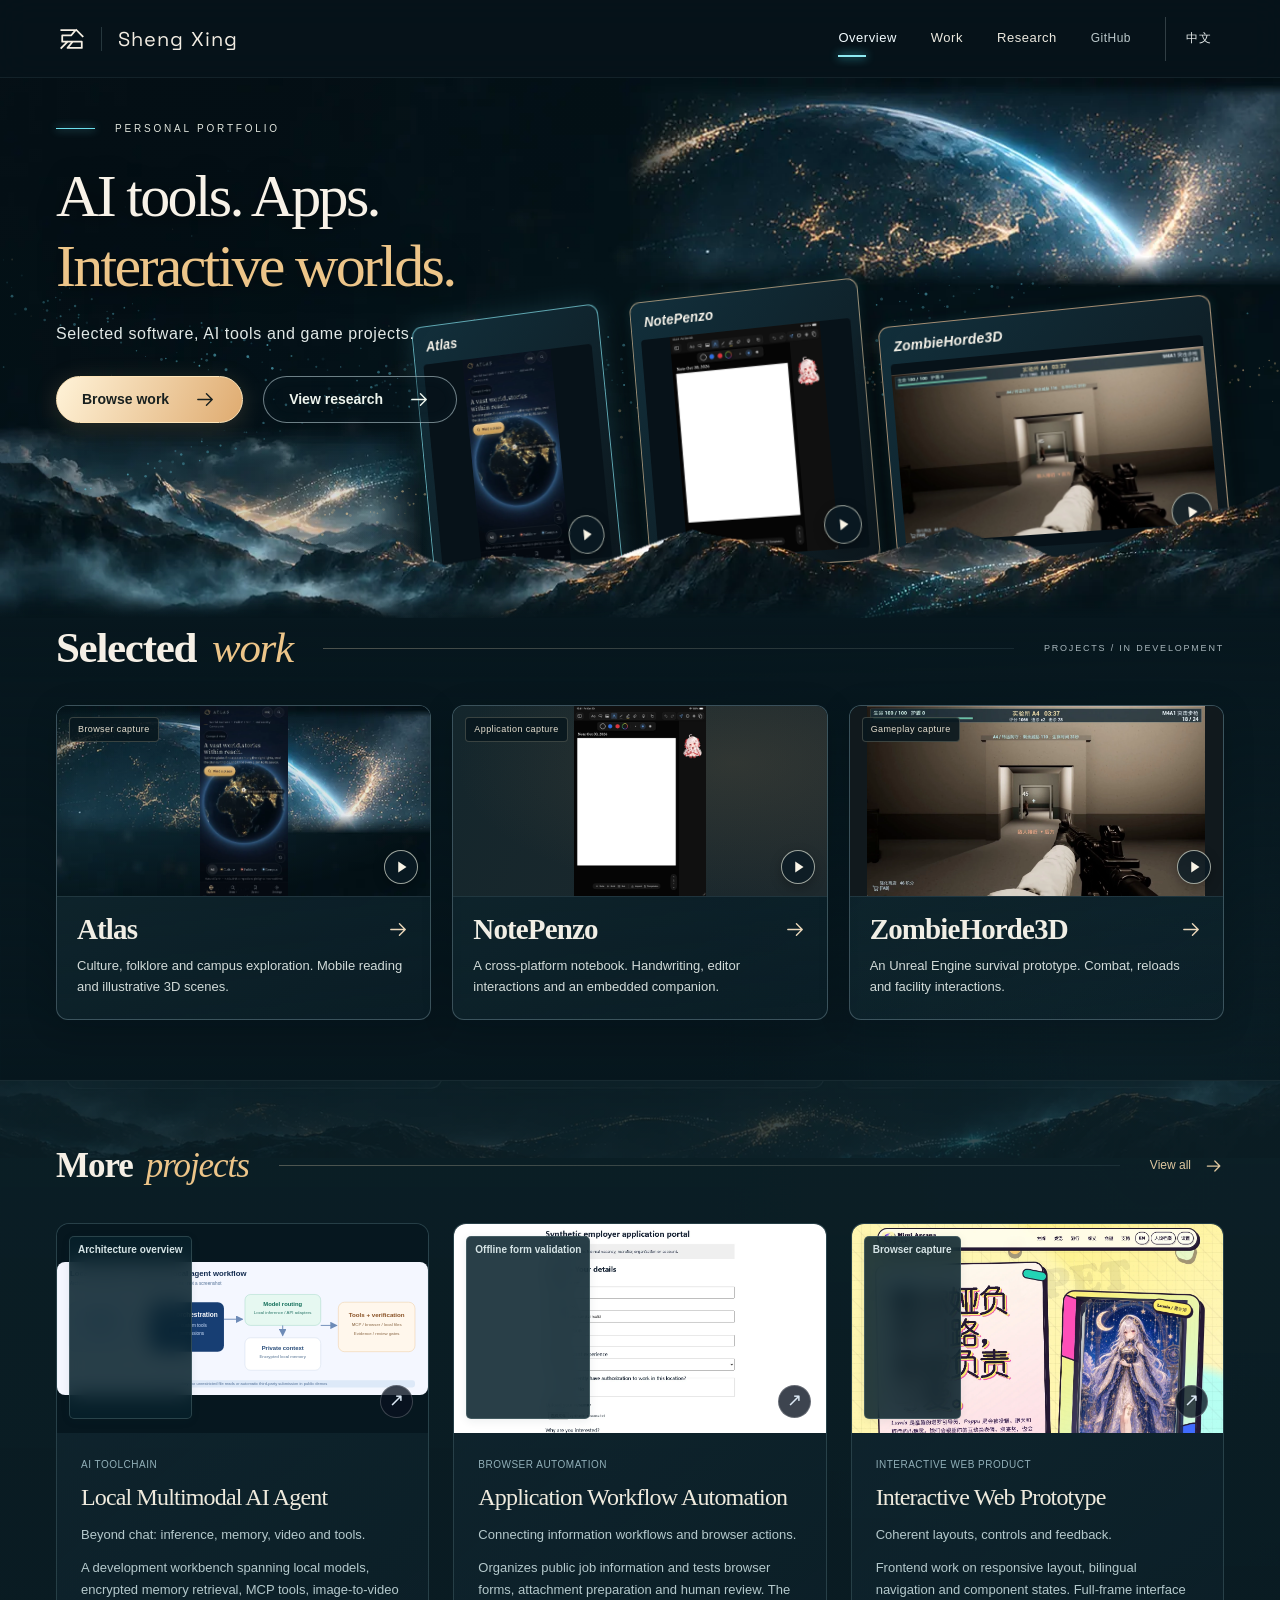
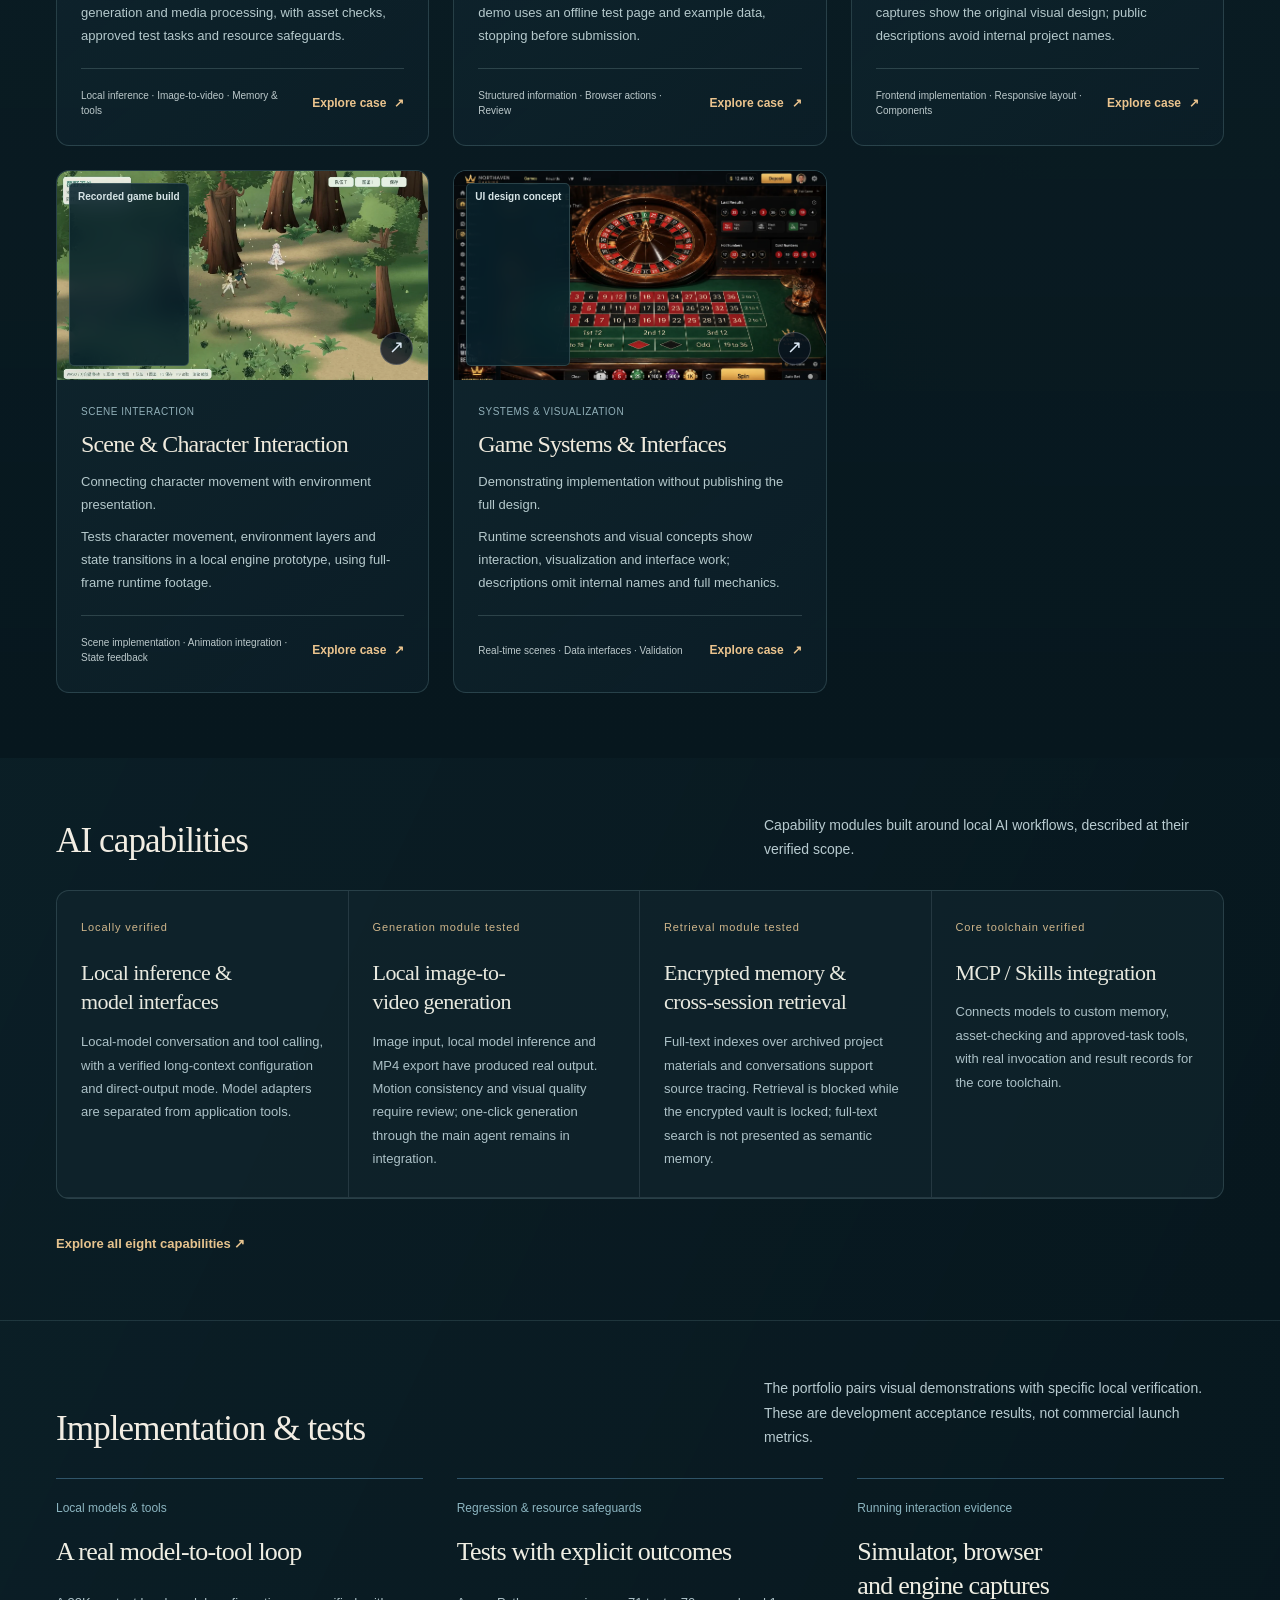
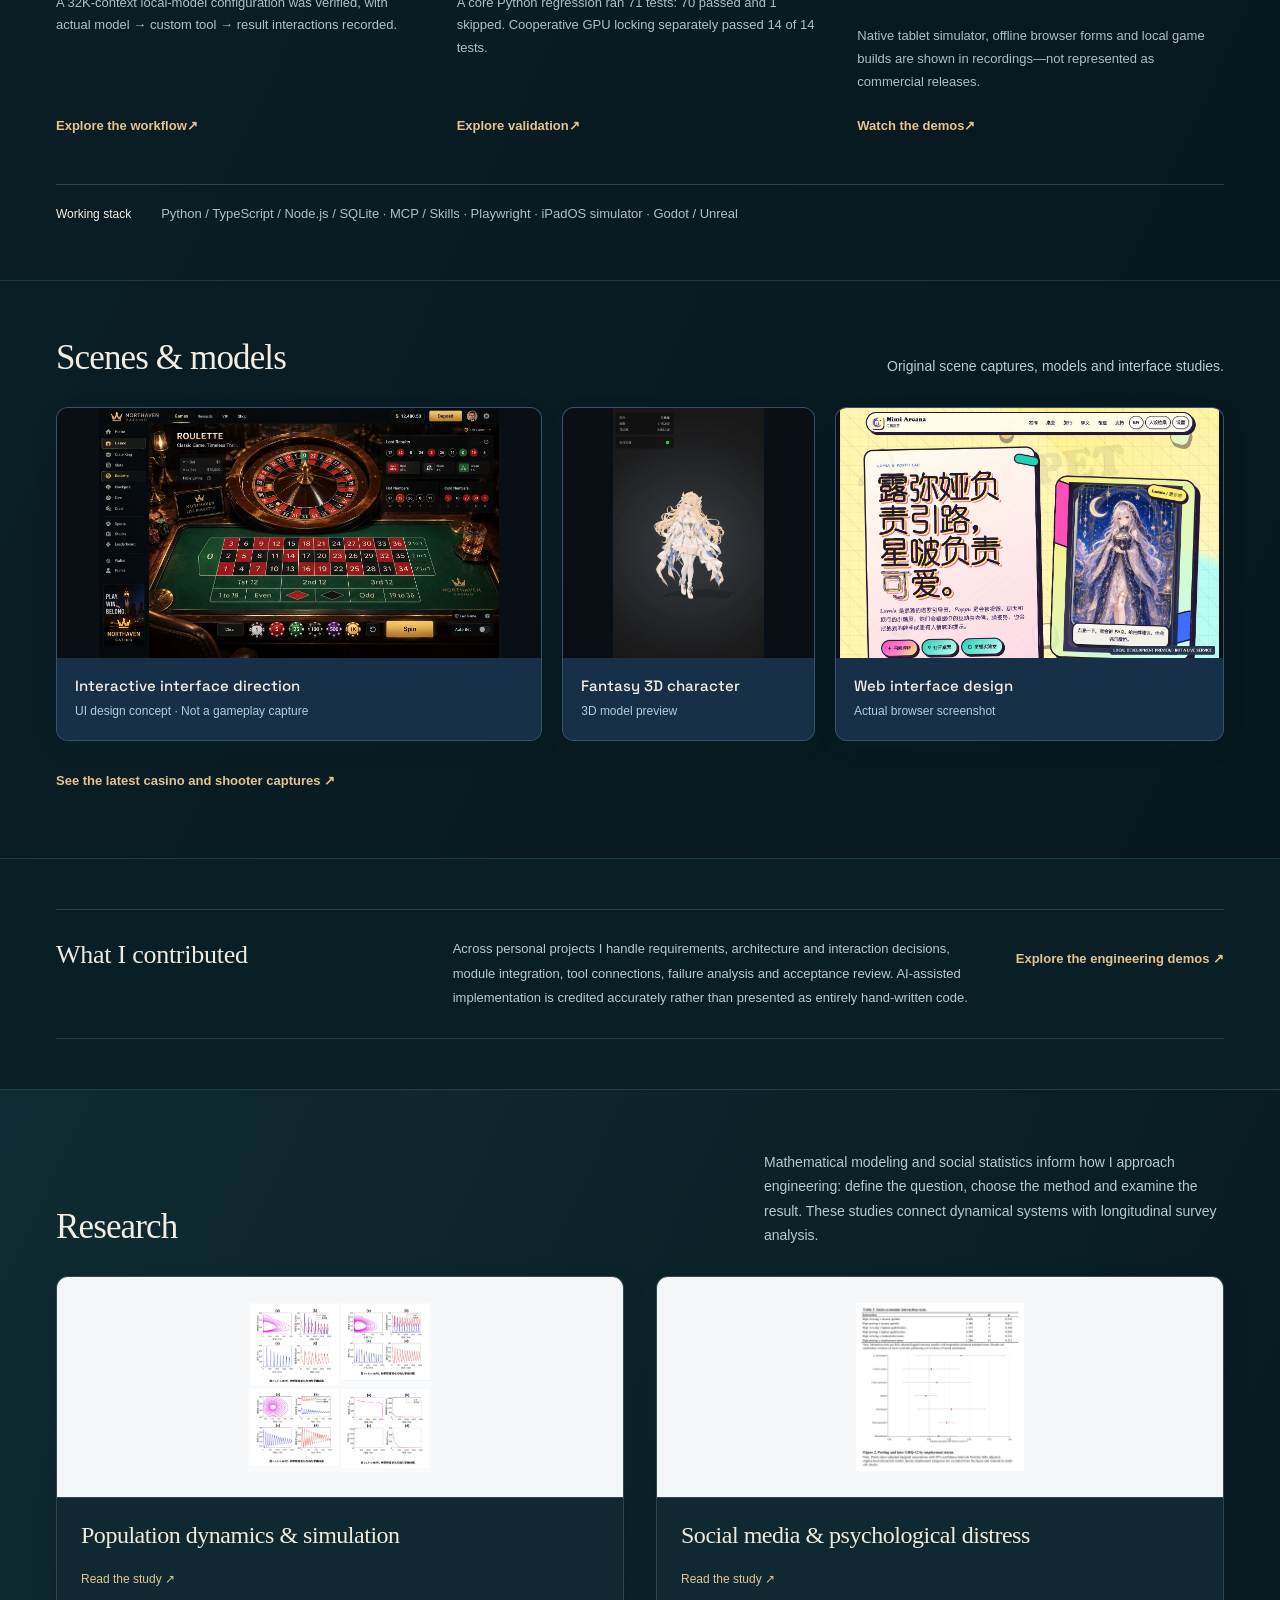
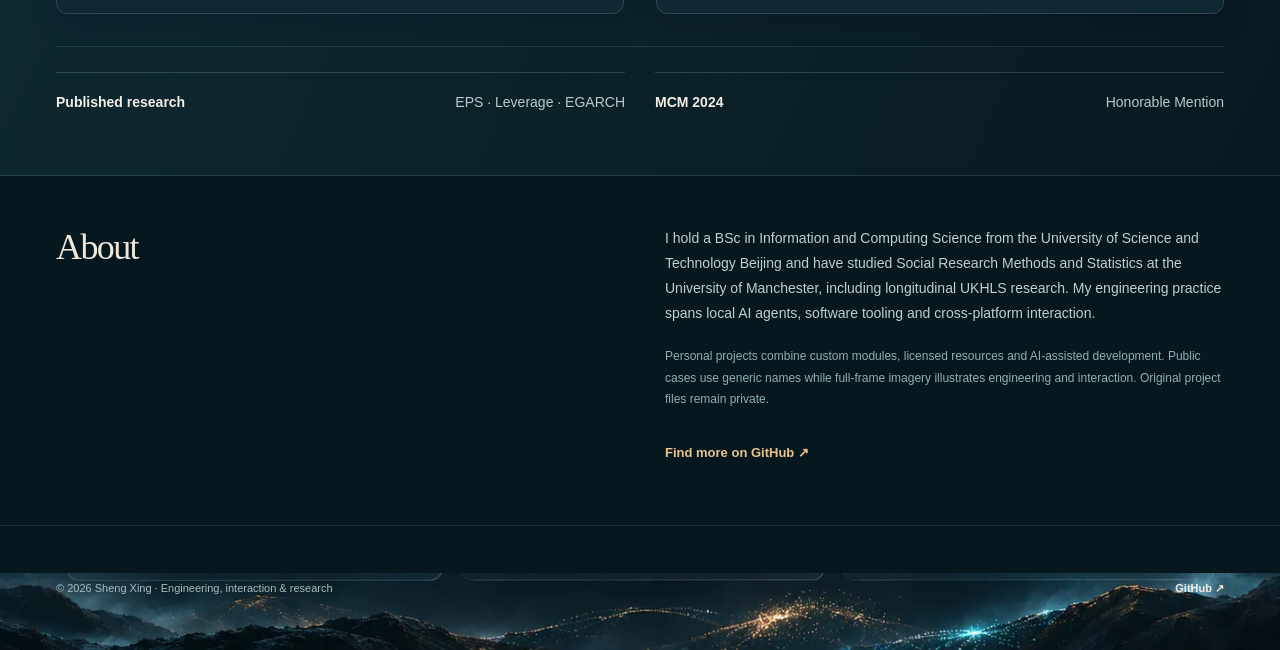
==== commit 527f458e: "implement-approved-cinematic-portfolio-with-authentic-media" ====
--- a/index.html
+++ b/index.html
@@ -1,32 +1,21 @@
 <!DOCTYPE html>
 
-<html data-portfolio-refinement="11" data-portfolio-version="10" lang="en"><head>
+<html data-portfolio-design="cinema-12" data-portfolio-refinement="11" data-portfolio-version="10" lang="en"><head>
 <meta charset="utf-8"/><meta content="width=device-width,initial-scale=1" name="viewport"/><meta content="dark" name="color-scheme"/>
-<meta content="strict-origin-when-cross-origin" name="referrer"/><meta content="I am Sheng Xing. I work on local AI agents and cross-platform software, building workflows around inference, memory, video generation and tool execution, and testing those ideas through applications, interactive prototypes and research." name="description"/><title>Sheng Xing | AI Agents, Software &amp; Interactive Work</title>
+<meta content="strict-origin-when-cross-origin" name="referrer"/><meta content="Sheng Xing — software, AI tools, game projects and research. Original recordings and technical evidence." name="description"/><title>Sheng Xing | AI Agents, Software &amp; Interactive Work</title>
 <link href="https://derpytdm520.github.io/index.html" rel="canonical"/>
 <link href="https://derpytdm520.github.io/zh.html" hreflang="zh-CN" rel="alternate"/><link href="https://derpytdm520.github.io/index.html" hreflang="en" rel="alternate"/>
 <link href="assets/portfolio-v8.css" rel="stylesheet"/><script defer="" src="assets/portfolio-v6.js"></script>
-<link href="assets/portfolio-v10.css?v=20261115" rel="stylesheet"/><script defer="" src="assets/portfolio-v10.js?v=20261115"></script><link href="assets/portfolio-v11.css?v=20261116" rel="stylesheet"/><script defer="" src="assets/portfolio-v11.js?v=20261116"></script></head><body class="page-home v10 v11"><div aria-hidden="true" class="v11-atmosphere"><div class="v11-field"></div><div class="v11-orbit v11-orbit--a"></div><div class="v11-orbit v11-orbit--b"></div><div class="v11-beam"></div></div>
+<link href="assets/portfolio-v10.css?v=20261115" rel="stylesheet"/><script defer="" src="assets/portfolio-v10.js?v=20261115"></script><link href="assets/portfolio-v11.css?v=20261116" rel="stylesheet"/><script defer="" src="assets/portfolio-v11.js?v=20261116"></script><link href="assets/portfolio-cinema.css?v=20261116a" rel="stylesheet"/><script defer="" src="assets/portfolio-cinema.js?v=20261116a"></script></head><body class="page-home v10 v11 cinema" data-cinema="12">
 <a class="skip-link" href="#main">Skip to content</a>
 <header class="site-header"><div class="container header-inner"><a aria-label="Sheng Xing — Home" class="brand" href="index.html"><span class="brand-mark"><svg aria-hidden="true" fill="none" viewbox="0 0 36 36"><path d="M6 8h16l-5 6H7v7h22v7H13l5-6M23 8l7 7M6 28l7-7" stroke="currentColor" stroke-linecap="square" stroke-linejoin="round" stroke-width="2"></path></svg></span><span class="brand-name">Sheng Xing</span></a>
 <nav aria-label="Primary navigation"><a aria-current="page" href="index.html">Overview</a><a href="demos.html">Work</a><a href="academic.html">Research</a><a aria-label="GitHub profile (opens in a new tab)" class="nav-github" href="https://github.com/DerpyTDM520" rel="noopener noreferrer" target="_blank">GitHub</a><a class="language" data-language="" href="zh.html" lang="zh-CN">中文</a></nav></div></header>
-<main id="main"><section aria-labelledby="home-title" class="v10-hero container v11-lit-hero">
-<div class="v10-hero-copy"><h1 id="home-title">Intelligence,<br/><span>made tangible.</span></h1><p>I build AI tools, cross-platform software and interactive worlds. From the first idea to a working experience.</p>
-<div class="v10-hero-actions"><a class="v10-primary" href="demos.html">Explore the work<svg aria-hidden="true" fill="none" viewbox="0 0 24 24"><path d="M5 12h14m-6-6 6 6-6 6" stroke="currentColor" stroke-linecap="round" stroke-linejoin="round" stroke-width="1.6"></path></svg></a><a class="v10-text-link" href="academic.html">Research &amp; evidence<svg aria-hidden="true" fill="none" viewbox="0 0 24 24"><path d="M5 12h14m-6-6 6 6-6 6" stroke="currentColor" stroke-linecap="round" stroke-linejoin="round" stroke-width="1.6"></path></svg></a></div>
-<div class="v10-disciplines"><span>AI systems</span><span>Native interfaces</span><span>Interactive worlds</span></div>
-</div>
-<div aria-label="Actual project footage" class="v10-stage">
-<div aria-hidden="true" class="v10-stage-track"></div>
-<div class="v10-landscape"><a aria-label="Play meadow exploration recording" class="v10-media-open" data-video="assets/media/scenic-dev/v26-grass-sky-720p.mp4" data-video-title="Meadow exploration · real engine build" href="assets/media/scenic-dev/v26-grass-sky-720p.mp4"><img alt="Actual in-engine meadow and mountain landscape" fetchpriority="high" height="900" src="assets/media/scenic-dev/v26-morning-review.webp" width="1600"/><span class="v10-play"><svg aria-hidden="true" fill="none" viewbox="0 0 24 24"><path d="m9 6 9 6-9 6V6Z" fill="currentColor"></path></svg></span></a><div class="v10-stage-caption"><span>Worlds, in motion</span><span>Engine capture</span></div></div>
-<div class="v10-phone"><a aria-label="Play original world exploration recording" class="v10-media-open" data-video="assets/media/world-exploration-original-mobile-20261115.mp4" data-video-title="World exploration · original browser recording" href="assets/media/world-exploration-original-mobile-20261115.mp4"><img alt="The real night-globe mobile interface" fetchpriority="high" height="844" src="assets/media/world-exploration-original-mobile-poster.webp" width="390"/><span class="v10-play"><svg aria-hidden="true" fill="none" viewbox="0 0 24 24"><path d="m9 6 9 6-9 6V6Z" fill="currentColor"></path></svg></span></a></div>
-<div class="v10-stage-bottom"><span class="v10-line"></span><p>Real interfaces. Actual builds.</p></div>
-</div>
-</section><div class="v10-index-bar container"><span>Selected work</span><span>Independent engineering &amp; design</span><a href="#projects">Discover the projects<svg aria-hidden="true" fill="none" viewbox="0 0 24 24"><path d="M5 12h14m-6-6 6 6-6 6" stroke="currentColor" stroke-linecap="round" stroke-linejoin="round" stroke-width="1.6"></path></svg></a></div><section class="content-section" id="projects"><div class="container"><div class="section-heading"><h2>Software with purpose.<br/>Worlds with possibility.</h2><p>A selection of real development work, from local AI workflows to native interfaces and interactive scenes.</p></div><div class="project-grid"><article class="project v10-project-mobile"><a aria-label="World Exploration Interface" class="project-preview" href="demos.html#mobile-world-exploration"><img alt="Original night-globe mobile interface" height="844" loading="lazy" src="assets/media/world-exploration-original-mobile-poster.webp" width="390"/><span class="media-type">Actual browser capture</span></a><div class="project-body"><div class="project-meta"><span>Mobile &amp; web</span></div><h3><a href="demos.html#mobile-world-exploration">A world within reach.</a></h3><p>Culture, folklore and campus exploration through a working mobile-first interface. The original 31-second capture, not a replacement concept.</p><div class="project-bottom"><span>React · TypeScript · WebGL</span><a href="demos.html#mobile-world-exploration">View case<svg aria-hidden="true" fill="none" viewbox="0 0 24 24"><path d="M5 12h14m-6-6 6 6-6 6" stroke="currentColor" stroke-linecap="round" stroke-linejoin="round" stroke-width="1.6"></path></svg></a></div></div></article><article class="project v11-shooter-project"><a aria-label="Play the 20-second M4 gameplay excerpt" class="project-preview v11-footage-preview" data-video="assets/media/shooter-gameplay/m4-combat-20s.mp4" data-video-title="M4 pressure-zone combat · automated-input capture, silent" href="assets/media/shooter-gameplay/m4-combat-20s.mp4"><img alt="A real packaged Unreal build with an M4, incoming enemy and original HUD" height="720" loading="lazy" src="assets/media/shooter-gameplay/m4-combat-20s.webp" width="1280"/><span class="media-type">Windows build · 20s</span><span class="v11-play-mark"><svg aria-hidden="true" fill="none" viewbox="0 0 24 24"><path d="m9 6 9 6-9 6V6Z" fill="currentColor"></path></svg></span></a><div class="project-body"><div class="project-meta"><span>Game engineering / Unreal Engine</span></div><h3><a href="demos.html?field=games#zombie">Under pressure. In real time.</a></h3><p>Actual combat, reload and facility-interaction footage from a development build. Automatic inputs, normal speed and original HUD—not staged renders or a manual playthrough.</p><div class="project-bottom"><span>Gameplay · Animation · Objective flow</span><a href="demos.html?field=games#zombie">Watch the gameplay<svg aria-hidden="true" fill="none" viewbox="0 0 24 24"><path d="M5 12h14m-6-6 6 6-6 6" stroke="currentColor" stroke-linecap="round" stroke-linejoin="round" stroke-width="1.6"></path></svg></a></div></div></article><article class="project"><a aria-label="Local Multimodal AI Agent" class="project-preview" href="demos.html#agent"><img alt="Local AI agent overview: models, memory, tools and checks" decoding="async" loading="lazy" src="assets/media/agent-architecture.svg?v=full7"/><span class="media-type">Architecture overview</span><span aria-hidden="true" class="preview-arrow">↗</span></a><div class="project-body"><div class="project-meta"><span>AI toolchain</span></div><h3><a href="demos.html#agent">Local Multimodal AI Agent</a></h3><p class="project-headline">Beyond chat: inference, memory, video and tools.</p><p>A development workbench spanning local models, encrypted memory retrieval, MCP tools, image-to-video generation and media processing, with asset checks, approved test tasks and resource safeguards.</p><div class="project-bottom"><span>Local inference · Image-to-video · Memory &amp; tools</span><a href="demos.html#agent">Explore case <span aria-hidden="true">↗</span></a></div></div></article><article class="project"><a aria-label="Application Workflow Automation" class="project-preview" href="demos.html#automation"><img alt="Offline form-preparation workflow example" decoding="async" loading="lazy" src="assets/media/automation-form.webp?v=full7"/><span class="media-type">Offline form validation</span><span aria-hidden="true" class="preview-arrow">↗</span></a><div class="project-body"><div class="project-meta"><span>Browser automation</span></div><h3><a href="demos.html#automation">Application Workflow Automation</a></h3><p class="project-headline">Connecting information workflows and browser actions.</p><p>Organizes public job information and tests browser forms, attachment preparation and human review. The demo uses an offline test page and example data, stopping before submission.</p><div class="project-bottom"><span>Structured information · Browser actions · Review</span><a href="demos.html#automation">Explore case <span aria-hidden="true">↗</span></a></div></div></article><article class="project"><a aria-label="Cross-platform Note Application" class="project-preview portrait-preview" href="demos.html#apps"><img alt="Native editor · Full-frame screenshot and appearance settings" decoding="async" loading="lazy" src="assets/media/tablet-interaction-poster.webp?v=full7"/><span class="media-type">iPadOS simulator capture</span><span aria-hidden="true" class="preview-arrow">↗</span></a><div class="project-body"><div class="project-meta"><span>Cross-platform software</span></div><h3><a href="demos.html#apps">Cross-platform Note Application</a></h3><p class="project-headline">Native editing, shared data and interaction states.</p><p>Develops native editing, recovery and assistive-interaction modules across tablet and desktop surfaces. Public excerpts focus on editing tools and appearance settings.</p><div class="project-bottom"><span>Native interfaces · Data recovery · Interaction states</span><a href="demos.html#apps">Explore case <span aria-hidden="true">↗</span></a></div></div></article><article class="project"><a aria-label="Interactive Web Prototype" class="project-preview" href="demos.html#web"><img alt="Full-frame web interface and components" decoding="async" loading="lazy" src="assets/media/web-landing.webp?v=full7"/><span class="media-type">Browser capture</span><span aria-hidden="true" class="preview-arrow">↗</span></a><div class="project-body"><div class="project-meta"><span>Interactive web product</span></div><h3><a href="demos.html#web">Interactive Web Prototype</a></h3><p class="project-headline">Coherent layouts, controls and feedback.</p><p>Frontend work on responsive layout, bilingual navigation and component states. Full-frame interface captures show the original visual design; public descriptions avoid internal project names.</p><div class="project-bottom"><span>Frontend implementation · Responsive layout · Components</span><a href="demos.html#web">Explore case <span aria-hidden="true">↗</span></a></div></div></article><article class="project"><a aria-label="Scene &amp; Character Interaction" class="project-preview" href="demos.html#games"><img alt="Full-frame real-time scene interaction" decoding="async" loading="lazy" src="assets/media/scene-preview.webp?v=full7"/><span class="media-type">Recorded game build</span><span aria-hidden="true" class="preview-arrow">↗</span></a><div class="project-body"><div class="project-meta"><span>Scene interaction</span></div><h3><a href="demos.html#games">Scene &amp; Character Interaction</a></h3><p class="project-headline">Connecting character movement with environment presentation.</p><p>Tests character movement, environment layers and state transitions in a local engine prototype, using full-frame runtime footage.</p><div class="project-bottom"><span>Scene implementation · Animation integration · State feedback</span><a href="demos.html#games">Explore case <span aria-hidden="true">↗</span></a></div></div></article><article class="project"><a aria-label="Game Systems &amp; Interfaces" class="project-preview" href="demos.html#game-systems"><img alt="Full-frame data interface screenshot" decoding="async" loading="lazy" src="assets/media/visual-concept.webp?v=full7"/><span class="media-type">UI design concept</span><span aria-hidden="true" class="preview-arrow">↗</span></a><div class="project-body"><div class="project-meta"><span>Systems &amp; visualization</span></div><h3><a href="demos.html#game-systems">Game Systems &amp; Interfaces</a></h3><p class="project-headline">Demonstrating implementation without publishing the full design.</p><p>Runtime screenshots and visual concepts show interaction, visualization and interface work; descriptions omit internal names and full mechanics.</p><div class="project-bottom"><span>Real-time scenes · Data interfaces · Validation</span><a href="demos.html#game-systems">Explore case <span aria-hidden="true">↗</span></a></div></div></article></div></div></section><section class="capability-section" id="capability-preview"><div class="container"><div class="section-heading"><h2>Beyond chat.<br/>Inference, memory, video and tools.</h2><p>Capability modules built around local AI workflows, described at their verified scope.</p></div><div class="capability-grid"><article class="capability" data-capability="local-inference"><div class="capability-top"><span>01</span><p>Locally verified</p></div><h3>Local inference &amp; model interfaces</h3><p>Local-model conversation and tool calling, with a verified long-context configuration and direct-output mode. Model adapters are separated from application tools.</p></article><article class="capability" data-capability="local-video"><div class="capability-top"><span>02</span><p>Generation module tested</p></div><h3>Local image-to-video generation</h3><p>Image input, local model inference and MP4 export have produced real output. Motion consistency and visual quality require review; one-click generation through the main agent remains in integration.</p></article><article class="capability" data-capability="private-memory"><div class="capability-top"><span>03</span><p>Retrieval module tested</p></div><h3>Encrypted memory &amp; cross-session retrieval</h3><p>Full-text indexes over archived project materials and conversations support source tracing. Retrieval is blocked while the encrypted vault is locked; full-text search is not presented as semantic memory.</p></article><article class="capability" data-capability="tool-integration"><div class="capability-top"><span>04</span><p>Core toolchain verified</p></div><h3>MCP / Skills integration</h3><p>Connects models to custom memory, asset-checking and approved-task tools, with real invocation and result records for the core toolchain.</p></article></div><a class="text-link" href="demos.html#agent-capabilities">Explore all eight capabilities ↗</a></div></section><section class="proof-section" id="engineering-evidence"><div class="container">
-<div class="section-heading"><h2>Show the work. Substantiate the claims.</h2><p>The portfolio pairs visual demonstrations with specific local verification. These are development acceptance results, not commercial launch metrics.</p></div>
+<main id="main"><section aria-labelledby="home-title" class="cinema-intro"><div aria-hidden="true" class="cinema-intro__sky"></div><canvas aria-hidden="true" class="cinema-dust"></canvas><div class="cinema-intro__inner container"><div class="cinema-intro__copy"><p class="cinema-kicker">PERSONAL PORTFOLIO</p><h1 id="home-title">AI tools. Apps.<br/><span>Interactive worlds.</span></h1><p class="cinema-description">Selected software, AI tools and game projects.</p><div class="cinema-actions"><a class="cinema-button cinema-button--gold" href="demos.html">Browse work<svg aria-hidden="true" fill="none" viewbox="0 0 24 24"><path d="M4 12h15m-6-6 6 6-6 6" stroke="currentColor" stroke-linecap="round" stroke-linejoin="round" stroke-width="1.5"></path></svg></a><a class="cinema-button cinema-button--ghost" href="academic.html">View research<svg aria-hidden="true" fill="none" viewbox="0 0 24 24"><path d="M4 12h15m-6-6 6 6-6 6" stroke="currentColor" stroke-linecap="round" stroke-linejoin="round" stroke-width="1.5"></path></svg></a></div></div><div aria-label="Project recordings" class="cinema-deck"><a aria-label="Play Atlas · Browser capture" class="cinema-panel cinema-panel--atlas" data-video="assets/media/world-exploration-original-mobile-20261115.mp4" data-video-title="Atlas · Browser capture" href="assets/media/world-exploration-original-mobile-20261115.mp4"><span class="cinema-panel__name">Atlas</span><img alt="Atlas · Browser capture" decoding="async" fetchpriority="high" src="assets/media/world-exploration-original-mobile-poster.webp"/><span class="cinema-panel__play"><svg aria-hidden="true" fill="none" viewbox="0 0 24 24"><path d="m9 6 9 6-9 6V6Z" fill="currentColor"></path></svg></span></a><a aria-label="Play NotePenzo · Application capture" class="cinema-panel cinema-panel--notes" data-video="assets/media/tablet-interaction.mp4" data-video-title="NotePenzo · Application capture" href="assets/media/tablet-interaction.mp4"><span class="cinema-panel__name">NotePenzo</span><img alt="NotePenzo · Application capture" decoding="async" fetchpriority="auto" src="assets/media/tablet-editor.webp"/><span class="cinema-panel__play"><svg aria-hidden="true" fill="none" viewbox="0 0 24 24"><path d="m9 6 9 6-9 6V6Z" fill="currentColor"></path></svg></span></a><a aria-label="Play ZombieHorde3D · Gameplay capture" class="cinema-panel cinema-panel--zombie" data-video="assets/media/shooter-gameplay/m4-combat-20s.mp4" data-video-title="ZombieHorde3D · Gameplay capture" href="assets/media/shooter-gameplay/m4-combat-20s.mp4"><span class="cinema-panel__name">ZombieHorde3D</span><img alt="ZombieHorde3D · Gameplay capture" decoding="async" fetchpriority="auto" src="assets/media/shooter-gameplay/m4-combat-20s.webp"/><span class="cinema-panel__play"><svg aria-hidden="true" fill="none" viewbox="0 0 24 24"><path d="m9 6 9 6-9 6V6Z" fill="currentColor"></path></svg></span></a></div></div><div aria-hidden="true" class="cinema-intro__ridge"></div></section><section class="cinema-selected" id="projects"><div class="container"><div class="cinema-section-heading"><h2>Selected <em>work</em></h2><span aria-hidden="true" class="cinema-rule"></span><span class="cinema-section-note">PROJECTS / IN DEVELOPMENT</span></div><div class="cinema-feature-grid"><article class="cinema-project" data-project="atlas"><a aria-label="Play Atlas · Browser capture" class="cinema-project__media" data-video="assets/media/world-exploration-original-mobile-20261115.mp4" data-video-title="Atlas · Browser capture" href="assets/media/world-exploration-original-mobile-20261115.mp4"><img alt="Atlas · Browser capture" decoding="async" loading="lazy" src="assets/media/world-exploration-original-mobile-poster.webp"/><span class="cinema-project__play"><svg aria-hidden="true" fill="none" viewbox="0 0 24 24"><path d="m9 6 9 6-9 6V6Z" fill="currentColor"></path></svg></span><span class="cinema-project__type">Browser capture</span></a><div class="cinema-project__body"><h3><a href="demos.html#mobile-world-exploration">Atlas<svg aria-hidden="true" fill="none" viewbox="0 0 24 24"><path d="M4 12h15m-6-6 6 6-6 6" stroke="currentColor" stroke-linecap="round" stroke-linejoin="round" stroke-width="1.5"></path></svg></a></h3><p>Culture, folklore and campus exploration. Mobile reading and illustrative 3D scenes.</p></div></article><article class="cinema-project" data-project="notes"><a aria-label="Play NotePenzo · Application capture" class="cinema-project__media" data-video="assets/media/tablet-interaction.mp4" data-video-title="NotePenzo · Application capture" href="assets/media/tablet-interaction.mp4"><img alt="NotePenzo · Application capture" decoding="async" loading="lazy" src="assets/media/tablet-editor.webp"/><span class="cinema-project__play"><svg aria-hidden="true" fill="none" viewbox="0 0 24 24"><path d="m9 6 9 6-9 6V6Z" fill="currentColor"></path></svg></span><span class="cinema-project__type">Application capture</span></a><div class="cinema-project__body"><h3><a href="demos.html#apps">NotePenzo<svg aria-hidden="true" fill="none" viewbox="0 0 24 24"><path d="M4 12h15m-6-6 6 6-6 6" stroke="currentColor" stroke-linecap="round" stroke-linejoin="round" stroke-width="1.5"></path></svg></a></h3><p>A cross-platform notebook. Handwriting, editor interactions and an embedded companion.</p></div></article><article class="cinema-project" data-project="zombie"><a aria-label="Play ZombieHorde3D · Gameplay capture" class="cinema-project__media" data-video="assets/media/shooter-gameplay/m4-combat-20s.mp4" data-video-title="ZombieHorde3D · Gameplay capture" href="assets/media/shooter-gameplay/m4-combat-20s.mp4"><img alt="ZombieHorde3D · Gameplay capture" decoding="async" loading="lazy" src="assets/media/shooter-gameplay/m4-combat-20s.webp"/><span class="cinema-project__play"><svg aria-hidden="true" fill="none" viewbox="0 0 24 24"><path d="m9 6 9 6-9 6V6Z" fill="currentColor"></path></svg></span><span class="cinema-project__type">Gameplay capture</span></a><div class="cinema-project__body"><h3><a href="demos.html#zombie">ZombieHorde3D<svg aria-hidden="true" fill="none" viewbox="0 0 24 24"><path d="M4 12h15m-6-6 6 6-6 6" stroke="currentColor" stroke-linecap="round" stroke-linejoin="round" stroke-width="1.5"></path></svg></a></h3><p>An Unreal Engine survival prototype. Combat, reloads and facility interactions.</p></div></article></div></div></section><section class="cinema-more" id="more-projects"><div class="container"><div class="cinema-section-heading"><h2>More <em>projects</em></h2><span aria-hidden="true" class="cinema-rule"></span><a href="demos.html">View all<svg aria-hidden="true" fill="none" viewbox="0 0 24 24"><path d="M4 12h15m-6-6 6 6-6 6" stroke="currentColor" stroke-linecap="round" stroke-linejoin="round" stroke-width="1.5"></path></svg></a></div><div class="project-grid"><article class="project"><a aria-label="Local Multimodal AI Agent" class="project-preview" href="demos.html#agent"><img alt="Local AI agent overview: models, memory, tools and checks" decoding="async" loading="lazy" src="assets/media/agent-architecture.svg?v=full7"/><span class="media-type">Architecture overview</span><span aria-hidden="true" class="preview-arrow">↗</span></a><div class="project-body"><div class="project-meta"><span>AI toolchain</span></div><h3><a href="demos.html#agent">Local Multimodal AI Agent</a></h3><p class="project-headline">Beyond chat: inference, memory, video and tools.</p><p>A development workbench spanning local models, encrypted memory retrieval, MCP tools, image-to-video generation and media processing, with asset checks, approved test tasks and resource safeguards.</p><div class="project-bottom"><span>Local inference · Image-to-video · Memory &amp; tools</span><a href="demos.html#agent">Explore case <span aria-hidden="true">↗</span></a></div></div></article><article class="project"><a aria-label="Application Workflow Automation" class="project-preview" href="demos.html#automation"><img alt="Offline form-preparation workflow example" decoding="async" loading="lazy" src="assets/media/automation-form.webp?v=full7"/><span class="media-type">Offline form validation</span><span aria-hidden="true" class="preview-arrow">↗</span></a><div class="project-body"><div class="project-meta"><span>Browser automation</span></div><h3><a href="demos.html#automation">Application Workflow Automation</a></h3><p class="project-headline">Connecting information workflows and browser actions.</p><p>Organizes public job information and tests browser forms, attachment preparation and human review. The demo uses an offline test page and example data, stopping before submission.</p><div class="project-bottom"><span>Structured information · Browser actions · Review</span><a href="demos.html#automation">Explore case <span aria-hidden="true">↗</span></a></div></div></article><article class="project"><a aria-label="Interactive Web Prototype" class="project-preview" href="demos.html#web"><img alt="Full-frame web interface and components" decoding="async" loading="lazy" src="assets/media/web-landing.webp?v=full7"/><span class="media-type">Browser capture</span><span aria-hidden="true" class="preview-arrow">↗</span></a><div class="project-body"><div class="project-meta"><span>Interactive web product</span></div><h3><a href="demos.html#web">Interactive Web Prototype</a></h3><p class="project-headline">Coherent layouts, controls and feedback.</p><p>Frontend work on responsive layout, bilingual navigation and component states. Full-frame interface captures show the original visual design; public descriptions avoid internal project names.</p><div class="project-bottom"><span>Frontend implementation · Responsive layout · Components</span><a href="demos.html#web">Explore case <span aria-hidden="true">↗</span></a></div></div></article><article class="project"><a aria-label="Scene &amp; Character Interaction" class="project-preview" href="demos.html#games"><img alt="Full-frame real-time scene interaction" decoding="async" loading="lazy" src="assets/media/scene-preview.webp?v=full7"/><span class="media-type">Recorded game build</span><span aria-hidden="true" class="preview-arrow">↗</span></a><div class="project-body"><div class="project-meta"><span>Scene interaction</span></div><h3><a href="demos.html#games">Scene &amp; Character Interaction</a></h3><p class="project-headline">Connecting character movement with environment presentation.</p><p>Tests character movement, environment layers and state transitions in a local engine prototype, using full-frame runtime footage.</p><div class="project-bottom"><span>Scene implementation · Animation integration · State feedback</span><a href="demos.html#games">Explore case <span aria-hidden="true">↗</span></a></div></div></article><article class="project"><a aria-label="Game Systems &amp; Interfaces" class="project-preview" href="demos.html#game-systems"><img alt="Full-frame data interface screenshot" decoding="async" loading="lazy" src="assets/media/visual-concept.webp?v=full7"/><span class="media-type">UI design concept</span><span aria-hidden="true" class="preview-arrow">↗</span></a><div class="project-body"><div class="project-meta"><span>Systems &amp; visualization</span></div><h3><a href="demos.html#game-systems">Game Systems &amp; Interfaces</a></h3><p class="project-headline">Demonstrating implementation without publishing the full design.</p><p>Runtime screenshots and visual concepts show interaction, visualization and interface work; descriptions omit internal names and full mechanics.</p><div class="project-bottom"><span>Real-time scenes · Data interfaces · Validation</span><a href="demos.html#game-systems">Explore case <span aria-hidden="true">↗</span></a></div></div></article></div></div></section><section class="capability-section" id="capability-preview"><div class="container"><div class="section-heading"><h2>AI capabilities</h2><p>Capability modules built around local AI workflows, described at their verified scope.</p></div><div class="capability-grid"><article class="capability" data-capability="local-inference"><div class="capability-top"><span>01</span><p>Locally verified</p></div><h3>Local inference &amp; model interfaces</h3><p>Local-model conversation and tool calling, with a verified long-context configuration and direct-output mode. Model adapters are separated from application tools.</p></article><article class="capability" data-capability="local-video"><div class="capability-top"><span>02</span><p>Generation module tested</p></div><h3>Local image-to-video generation</h3><p>Image input, local model inference and MP4 export have produced real output. Motion consistency and visual quality require review; one-click generation through the main agent remains in integration.</p></article><article class="capability" data-capability="private-memory"><div class="capability-top"><span>03</span><p>Retrieval module tested</p></div><h3>Encrypted memory &amp; cross-session retrieval</h3><p>Full-text indexes over archived project materials and conversations support source tracing. Retrieval is blocked while the encrypted vault is locked; full-text search is not presented as semantic memory.</p></article><article class="capability" data-capability="tool-integration"><div class="capability-top"><span>04</span><p>Core toolchain verified</p></div><h3>MCP / Skills integration</h3><p>Connects models to custom memory, asset-checking and approved-task tools, with real invocation and result records for the core toolchain.</p></article></div><a class="text-link" href="demos.html#agent-capabilities">Explore all eight capabilities ↗</a></div></section><section class="proof-section" id="engineering-evidence"><div class="container">
+<div class="section-heading"><h2>Implementation &amp; tests</h2><p>The portfolio pairs visual demonstrations with specific local verification. These are development acceptance results, not commercial launch metrics.</p></div>
 <div class="proof-grid"><article class="proof-case"><div class="proof-top"><span>01</span><small>Local models &amp; tools</small></div><h3>A real model-to-tool loop</h3><p>A 32K-context local-model configuration was verified, with actual model → custom tool → result interactions recorded.</p><a href="demos.html#agent">Explore the workflow <span aria-hidden="true">↗</span></a></article><article class="proof-case"><div class="proof-top"><span>02</span><small>Regression &amp; resource safeguards</small></div><h3>Tests with explicit outcomes</h3><p>A core Python regression ran 71 tests: 70 passed and 1 skipped. Cooperative GPU locking separately passed 14 of 14 tests.</p><a href="demos.html#agent-capabilities">Explore validation <span aria-hidden="true">↗</span></a></article><article class="proof-case"><div class="proof-top"><span>03</span><small>Running interaction evidence</small></div><h3>Simulator, browser and engine captures</h3><p>Native tablet simulator, offline browser forms and local game builds are shown in recordings—not represented as commercial releases.</p><a href="demos.html">Watch the demos <span aria-hidden="true">↗</span></a></article></div>
 <div class="proof-stack"><strong>Working stack</strong><p>Python / TypeScript / Node.js / SQLite · MCP / Skills · Playwright · iPadOS simulator · Godot / Unreal</p></div>
 </div></section><section class="v10-visual-archive" id="visual-work"><div class="container">
-<div class="section-heading"><h2>Form, material, interaction.</h2><p>Original full-frame visual studies. Concepts, models and running interfaces are identified separately.</p></div>
+<div class="section-heading"><h2>Scenes &amp; models</h2><p>Original scene captures, models and interface studies.</p></div>
 <div class="visual-wall-grid">
 <figure class="visual-highlight spotlight">
 <button aria-label="Interactive interface direction" class="zoom-trigger" data-zoom-alt="Interactive interface direction" data-zoom-image="assets/media/visual-concept.webp?v=full7" type="button">
@@ -45,6 +34,6 @@
 </button><figcaption><strong>Web interface design</strong><span>Actual browser screenshot</span></figcaption></figure>
 </div>
 <a class="text-link" href="demos.html#casino">See the latest casino and shooter captures ↗</a>
-</div></section><section class="contribution-section"><div class="container"><div class="contribution-note"><h3>What I contributed</h3><p>Across personal projects I handle requirements, architecture and interaction decisions, module integration, tool connections, failure analysis and acceptance review. AI-assisted implementation is credited accurately rather than presented as entirely hand-written code.</p><a class="text-link" href="demos.html#agent">Explore the engineering demos ↗</a></div></div></section><section class="research-band" id="research"><div class="container"><div class="section-heading"><h2>Model the system.<br/>Examine the evidence.</h2><p>Mathematical modeling and social statistics inform how I approach engineering: define the question, choose the method and examine the result. These studies connect dynamical systems with longitudinal survey analysis.</p></div><div class="research-cards"><a class="research-preview" href="academic.html#srtp"><img alt="Population dynamics &amp; simulation" loading="lazy" src="assets/research/research-srtp-07.webp"/><div><h3>Population dynamics &amp; simulation</h3><span>Read the study ↗</span></div></a><a class="research-preview" href="academic.html#ukhls"><img alt="Social media &amp; psychological distress" loading="lazy" src="assets/research/research-msc-05.webp"/><div><h3>Social media &amp; psychological distress</h3><span>Read the study ↗</span></div></a></div><div class="recognition-row"><a href="academic.html#publication"><strong>Published research</strong><span>EPS · Leverage · EGARCH</span></a><a href="academic.html#recognition"><strong>MCM 2024</strong><span>Honorable Mention</span></a></div></div></section><section class="about-section container" id="about"><h2>A research mindset. A product instinct.</h2><div><p>I hold a BSc in Information and Computing Science from the University of Science and Technology Beijing and have studied Social Research Methods and Statistics at the University of Manchester, including longitudinal UKHLS research. My engineering practice spans local AI agents, software tooling and cross-platform interaction.</p><p class="small-copy">Personal projects combine custom modules, licensed resources and AI-assisted development. Public cases use generic names while full-frame imagery illustrates engineering and interaction. Original project files remain private.</p><a class="text-link" href="https://github.com/DerpyTDM520" rel="noopener noreferrer" target="_blank">Find more on GitHub ↗</a></div></section></main><footer class="site-footer"><div class="container footer-inner"><span>© 2026 Sheng Xing · Engineering, interaction &amp; research</span><a href="https://github.com/DerpyTDM520" rel="noopener noreferrer" target="_blank">GitHub <span aria-hidden="true">↗</span></a></div></footer>
+</div></section><section class="contribution-section"><div class="container"><div class="contribution-note"><h3>What I contributed</h3><p>Across personal projects I handle requirements, architecture and interaction decisions, module integration, tool connections, failure analysis and acceptance review. AI-assisted implementation is credited accurately rather than presented as entirely hand-written code.</p><a class="text-link" href="demos.html#agent">Explore the engineering demos ↗</a></div></div></section><section class="research-band" id="research"><div class="container"><div class="section-heading"><h2>Research</h2><p>Mathematical modeling and social statistics inform how I approach engineering: define the question, choose the method and examine the result. These studies connect dynamical systems with longitudinal survey analysis.</p></div><div class="research-cards"><a class="research-preview" href="academic.html#srtp"><img alt="Population dynamics &amp; simulation" loading="lazy" src="assets/research/research-srtp-07.webp"/><div><h3>Population dynamics &amp; simulation</h3><span>Read the study ↗</span></div></a><a class="research-preview" href="academic.html#ukhls"><img alt="Social media &amp; psychological distress" loading="lazy" src="assets/research/research-msc-05.webp"/><div><h3>Social media &amp; psychological distress</h3><span>Read the study ↗</span></div></a></div><div class="recognition-row"><a href="academic.html#publication"><strong>Published research</strong><span>EPS · Leverage · EGARCH</span></a><a href="academic.html#recognition"><strong>MCM 2024</strong><span>Honorable Mention</span></a></div></div></section><section class="about-section container" id="about"><h2>About</h2><div><p>I hold a BSc in Information and Computing Science from the University of Science and Technology Beijing and have studied Social Research Methods and Statistics at the University of Manchester, including longitudinal UKHLS research. My engineering practice spans local AI agents, software tooling and cross-platform interaction.</p><p class="small-copy">Personal projects combine custom modules, licensed resources and AI-assisted development. Public cases use generic names while full-frame imagery illustrates engineering and interaction. Original project files remain private.</p><a class="text-link" href="https://github.com/DerpyTDM520" rel="noopener noreferrer" target="_blank">Find more on GitHub ↗</a></div></section></main><footer class="site-footer"><div class="container footer-inner"><span>© 2026 Sheng Xing · Engineering, interaction &amp; research</span><a href="https://github.com/DerpyTDM520" rel="noopener noreferrer" target="_blank">GitHub <span aria-hidden="true">↗</span></a></div></footer>
 <dialog aria-label="Image preview" class="lightbox" id="image-lightbox"><div class="lightbox-controls"><button aria-pressed="false" data-size-toggle="" type="button">Original size</button><button aria-label="Close image preview" data-close-lightbox="" type="button">Close ×</button></div><div class="lightbox-scroll"><img alt=""/></div><p class="lightbox-caption"></p></dialog>
 <dialog aria-labelledby="v10-cinema-title" class="v10-cinema" id="v10-cinema"><div class="v10-cinema-head"><h2 id="v10-cinema-title">Project recording</h2><button aria-label="Close video" data-cinema-close=""><svg aria-hidden="true" viewbox="0 0 24 24"><path d="m6 6 12 12M18 6 6 18"></path></svg></button></div><video controls="" playsinline="" preload="none"></video><p>Original development recording. Not a commercial release.</p></dialog></body></html>
--- a/assets/portfolio-cinema.css
+++ b/assets/portfolio-cinema.css
@@ -0,0 +1,161 @@
+/* V12: implementation of the user-approved cinematic composition. Native text and controls; original project media. */
+body.v10.v11.cinema{--v-bg:#07171e;--v-surface:#0e222c;--v-surface-hi:#18323b;--v-ink:#f4efe6;--v-muted:#bcc9cb;--v-dim:#91a5ac;--v-line:#a4c2c337;--v-accent:#e7c28d;--cinema-serif:Georgia,'Times New Roman','Noto Serif SC','Songti SC',SimSun,serif;--cinema-gold:#edc589;--cinema-cyan:#7ddce6;background:#07171e;color:var(--v-ink);isolation:isolate}
+html:has(body.cinema){background:#07171e;scroll-padding-top:90px}
+.cinema main{position:relative;z-index:1;background:radial-gradient(ellipse at 90% 12%,#193b4435,transparent 28%),#07171e}
+body.v10.v11.cinema .site-header{background:#061219d9!important;border-bottom:1px solid #afd5dc14;box-shadow:none;backdrop-filter:blur(16px)!important}
+.cinema .header-inner{min-height:77px;gap:28px}
+.cinema .brand-name{font-size:20px;letter-spacing:.055em;font-weight:400;color:#f2ece2}
+.cinema .brand-mark{color:#f5eee2;filter:none}
+.cinema .site-header nav{gap:34px}
+.cinema .site-header nav a{color:#ece9df;font-size:13px;letter-spacing:.04em}
+.cinema .site-header nav a[aria-current]::after{background:#8eeaf2;box-shadow:0 0 10px #4ce7ff;width:28px}
+.cinema .site-header .language{border:0;border-radius:0;border-left:1px solid #c5d3d43b;background:none;padding-left:20px;color:#e7ecec;font-size:12px}
+.cinema .site-header .nav-github{border:0;padding:0}
+.cinema .container{width:min(1280px,calc(100% - 112px))}
+.cinema-intro{height:540px;position:relative;isolation:isolate;overflow:hidden;background:#07171e}
+.cinema-intro__sky{position:absolute;inset:0;z-index:-3;background-image:url('./cinema/cinema-stage.webp');background-position:center top;background-size:cover;pointer-events:none}
+.cinema-intro__sky::after{content:'';position:absolute;inset:0;background:linear-gradient(90deg,#04121845,transparent 55%),linear-gradient(0deg,#07171e 0,transparent 16%)}
+.cinema-intro__inner{height:100%;position:relative}
+.cinema-intro__copy{position:relative;z-index:5;padding-top:43px;pointer-events:none}
+.cinema-kicker{display:flex;gap:20px;align-items:center;font:500 10px/1.5 var(--v-body);letter-spacing:.28em;color:#e1e5dd;margin:0 0 26px}
+.cinema-kicker::before{content:'';width:39px;height:1px;background:#6cdfec;box-shadow:0 0 8px #6cdfec;display:block}
+.cinema .cinema-intro h1{font:500 clamp(42px,4.7vw,68px)/1.16 var(--cinema-serif);letter-spacing:-.045em;max-width:1060px;margin:0;text-wrap:balance;color:#f8f2e8;text-shadow:0 3px 22px #0009;pointer-events:auto}
+.cinema .cinema-intro h1 span{color:var(--cinema-gold)}
+.cinema .cinema-description{font-size:16px;line-height:1.75;letter-spacing:.04em;margin:19px 0 0;color:#e1e8e6;max-width:650px;pointer-events:auto}
+.cinema-actions{display:flex;align-items:center;gap:20px;margin-top:28px;pointer-events:auto;width:fit-content;position:relative;z-index:8}
+.cinema-button{min-height:47px;display:inline-flex;align-items:center;justify-content:center;gap:25px;padding:11px 25px;border:1px solid #aabdc4a3;border-radius:30px;text-decoration:none;font-size:14px;line-height:1.5;font-weight:600;transition:transform .22s,box-shadow .22s;color:#edf3ee;background:#06151e59}
+.cinema-button svg{width:23px;height:23px;flex:none}
+.cinema-button--gold{color:#18201f!important;background:linear-gradient(115deg,#fff3d8,#dfab70);border-color:#ffe5b8;box-shadow:0 5px 25px #e0b67b31}
+.cinema-button--ghost{color:#eef5ee!important;box-shadow:inset 0 0 16px #8bc5d409}
+.cinema-button:hover{transform:translateY(-2px);box-shadow:0 7px 28px #e0b67b45}
+.cinema-deck{position:absolute;right:-5px;bottom:51px;display:flex;align-items:flex-end;gap:15px;width:805px;height:310px;perspective:1100px;z-index:2}
+.cinema-panel{display:block;position:relative;background:linear-gradient(135deg,#112e3a,#0c171df5);border:1px solid #aac2cb82;box-shadow:0 15px 40px #0009,0 0 12px #4cdce522;border-radius:11px;padding:9px 9px 11px;text-decoration:none;overflow:hidden;flex:none;transition:transform .4s,border-color .4s,box-shadow .4s;transform-origin:center bottom}
+.cinema-panel__name{display:block;padding:3px 5px 9px;font:600 14px/1.2 var(--v-body);font-style:italic;color:#f4f1e8;letter-spacing:.015em}
+.cinema-panel img{width:100%;height:calc(100% - 30px);object-fit:contain;display:block;background:#071219;border-radius:4px}
+.cinema-panel--atlas{width:205px;height:263px;transform:rotateY(-12deg) rotateZ(-6deg) translateY(10px);border-color:#84e6f2ae;box-shadow:0 0 23px #5dcfef2b,0 18px 36px #0007}
+.cinema-panel--notes{width:239px;height:278px;transform:rotateY(-12deg) rotateZ(-5deg);border-color:#d5bc96b0}
+.cinema-panel--zombie{width:328px;height:248px;transform:rotateY(-10deg) rotateZ(-5deg) translateY(-9px);border-color:#d4b08bbf}
+.cinema-panel__play,.cinema-project__play{position:absolute;right:15px;bottom:17px;width:38px;height:38px;border-radius:50%;display:grid;place-items:center;border:1px solid #e7ebdba8;color:#f9f4e6;background:#0a1b24ce;box-shadow:0 4px 12px #0004;z-index:2}
+.cinema-panel__play svg,.cinema-project__play svg{width:22px;height:22px}
+.cinema-panel:hover,.cinema-panel:focus-visible{transform:rotateY(-3deg) rotateZ(-2deg) translateY(-12px);border-color:#f4e1ba;box-shadow:0 15px 38px #0009,0 0 23px #98e7ed40}
+.cinema-intro__ridge{position:absolute;bottom:-4px;left:0;right:0;height:210px;background:url('./cinema/cinema-ridge.webp') center bottom / 100% 100% no-repeat;z-index:4;pointer-events:none}
+.cinema-dust{position:absolute;inset:0;width:100%;height:100%;z-index:1;pointer-events:none}
+.cinema-selected{position:relative;padding:0 0 60px;background:linear-gradient(0deg,#07171e00,#07171e);z-index:2}
+.cinema-section-heading{display:flex;align-items:center;gap:30px;margin-bottom:27px;min-height:60px}
+.cinema .cinema-section-heading h2{font:600 43px/1.12 var(--cinema-serif);letter-spacing:-.03em;color:#f5efe5;margin:0;flex:none}
+.cinema-section-heading h2 em{font-weight:500;color:#edc589;font-style:italic;margin-left:.15em}
+.cinema-rule{height:1px;flex:1;background:linear-gradient(90deg,#bfb39a60,#a3c3c91b);min-width:20px}
+.cinema-section-note{font-size:9px;letter-spacing:.2em;color:#a8b6bc;white-space:nowrap}
+.cinema-feature-grid{display:grid;grid-template-columns:repeat(3,minmax(0,1fr));gap:21px}
+.cinema-project{border:1px solid #90acb95a;border-radius:12px;background:linear-gradient(145deg,#17333b8f,#10283266);overflow:hidden;box-shadow:0 6px 32px #01090e29;min-width:0;transition:transform .3s,border-color .3s}
+.cinema-project:hover{transform:translateY(-4px);border-color:#e0c395b8}
+.cinema-project__media{height:190px;position:relative;display:block;overflow:hidden;background:radial-gradient(ellipse,#20495966,transparent 75%),#05151e}
+.cinema-project__media img{display:block;width:100%;height:100%;object-fit:contain}
+.cinema-project[data-project=notes] .cinema-project__media{background:#1c252a}
+.cinema-project[data-project=zombie] .cinema-project__media{background:#11191d}
+.cinema-project__type{position:absolute;top:11px;left:12px;padding:4px 8px;border:1px solid #e6dbbc38;border-radius:4px;background:#08171ee0;color:#e6dfcf;font-size:9px;letter-spacing:.045em}
+.cinema-project__play{width:34px;height:34px;right:12px;bottom:12px}
+.cinema-project__body{padding:15px 20px 20px;border-top:1px solid #aac1ca20}
+.cinema .cinema-project h3{margin:0 0 8px;font:600 29px/1.2 var(--cinema-serif);letter-spacing:-.03em}
+.cinema-project h3 a{color:#f1eee5;text-decoration:none;display:flex;justify-content:space-between;gap:10px;align-items:center}
+.cinema-project h3 svg{width:23px;height:23px;flex:none;color:#ead7ba}
+.cinema-project__body p{color:#d2dbd9;font-size:13px;line-height:1.65;margin:0;min-height:44px}
+.cinema-more{position:relative;padding:55px 0 65px;background:linear-gradient(0deg,#07171e,#0c2027c9),url('./cinema/cinema-footer.webp') center top/100% auto no-repeat;border-top:1px solid #91bcc01e}
+.cinema-more .cinema-section-heading h2{font-size:35px}
+.cinema-section-heading>a{display:flex;align-items:center;gap:13px;color:#dfc79f;font-size:12px;text-decoration:none;min-height:44px}
+.cinema-section-heading>a svg{width:20px;height:20px}
+.cinema .cinema-more .project-grid{grid-template-columns:repeat(3,minmax(0,1fr));gap:24px}
+.cinema .cinema-more .project{background:linear-gradient(140deg,#112730d9,#0c1f28c9);border:1px solid #8eb5bc35;box-shadow:none;transform:none}
+.cinema .cinema-more .project-preview{aspect-ratio:16/9;background:#06171f}
+.cinema .project-body h3{font-family:var(--cinema-serif);font-size:24px;color:#efeadd;font-weight:500}
+.cinema .project-body>p:not(.project-headline),.cinema .project-headline{color:#b5c9cc;font-size:13px;line-height:1.75}
+.cinema .project-meta,.cinema .project-bottom{color:#91afb8;font-size:10px}
+.cinema .project-bottom>a{color:#ebc48e;font-size:12px}
+.cinema .media-type{background:#08212bdc;color:#d6e4e6;border-color:#abc9c736}
+.cinema .capability-section,.cinema .proof-section,.cinema .v10-visual-archive{background:linear-gradient(115deg,#0c2028c9,#07171e);padding:55px 0;border-color:#8db8c329}
+.cinema .section-heading h2{font-family:var(--cinema-serif);color:#f2ede3;font-size:35px;letter-spacing:-.025em;font-weight:500}
+.cinema .section-heading>p{color:#b8cbd0;font-size:14px;line-height:1.75}
+.cinema .capability-grid{background:#10242dbf;border-color:#8baeb338}
+.cinema .capability{border-color:#94aeb62b}
+.cinema .capability h3{color:#e8e9df;font-size:22px;font-family:var(--cinema-serif);font-weight:500}
+.cinema .capability-top p,.cinema .section-number{color:#cfb68b;letter-spacing:.08em}
+.cinema .capability>p,.cinema .proof-case p,.cinema .proof-stack{color:#acc1c7;font-size:13px}
+.cinema .proof-case h3{font-family:var(--cinema-serif);color:#efeee3;font-size:26px;font-weight:500}
+.cinema .proof-top small{color:#8cb5c0}
+.cinema .proof-case a,.cinema .text-link{color:#e6c38e}
+.cinema .research-band{background:linear-gradient(115deg,#102b33,#081920);padding:60px 0;border-color:#95b1b12b}
+.cinema .research-cards>.research-preview,.cinema .research-cards>.research-preview>div{background:#102832;border-color:#a8c0b636}
+.cinema .research-cards>.research-preview h3{font-family:var(--cinema-serif);color:#f0eadb;font-weight:500}
+.cinema .research-cards>.research-preview span{color:#e1c492}
+.cinema .recognition-row{color:#acbdc3;border-color:#94b6b828}
+.cinema .about-section{padding:50px 0}
+.cinema .about-section h2{font-family:var(--cinema-serif);color:#eee8dc;font-size:36px;font-weight:500}
+.cinema .about-section p{color:#bed0d1;font-size:14px}
+.cinema .about-section .small-copy{color:#91aeb6;font-size:12px}
+.cinema .site-footer{background:#06171e url('./cinema/cinema-footer.webp') center bottom/100% auto no-repeat;border-top-color:#96b9bf27;min-height:100px}
+.cinema .footer-inner{color:#a6bcc0;font-size:11px}
+.cinema .contribution-section,.cinema .contribution-note{background:#0a1e26;border-color:#89acb338;color:#acc2c9}
+.cinema .contribution-section :is(h2,h3){font-family:var(--cinema-serif);font-weight:500;color:#edeade}
+.cinema .page-hero{position:relative;padding:55px 0 40px;gap:45px;isolation:isolate}
+.cinema:not(.page-home) main::before{content:'';position:absolute;top:0;left:0;right:0;height:510px;background:linear-gradient(0deg,#07171e,transparent 45%),url('./cinema/cinema-stage.webp') center top/cover no-repeat;opacity:.62;pointer-events:none;z-index:-1}
+.cinema .page-hero h1{font-family:var(--cinema-serif);font-size:clamp(40px,4.6vw,65px);font-weight:500;line-height:1.1;letter-spacing:-.035em;color:#f4eee2;max-width:690px}
+.cinema .page-hero h1 span{background:none;-webkit-text-fill-color:initial;color:#e9c48c}
+.cinema .page-hero .lead{color:#c8d4d4;font-size:15px;line-height:1.75}
+.cinema .page-hero .small-copy{color:#90b1bb;font-size:12px}
+.cinema .v10-filter-bar{background:#0c2630c2;border:1px solid #99bec142;box-shadow:none;border-radius:8px}
+.cinema .v10-filter-bar button{color:#b5d2d7;font-size:12px}
+.cinema .v10-filter-bar button[aria-pressed=true]{background:linear-gradient(120deg,#f8e7c4,#d9b27e);color:#192329;border-color:#f1d3a2;box-shadow:none}
+.cinema .v10-filter-bar [data-filter-count]{color:#a3bdc7}
+.cinema .section-nav a{color:#afc8cd;font-size:12px}
+.cinema .section-nav a:hover,.cinema .section-nav a[aria-current=location]{background:#2c4e5942;border-color:#dfc79459;color:#f0d2a7}
+.cinema .content-section{background:none;border-color:#9ab9bf26;padding-block:55px}
+.cinema .media-figure,.cinema .media-figure figcaption{background:#10262f;border-color:#b7c2bd42}
+.cinema .media-figure :is(.zoom-trigger,.video-shell),.cinema .v11-video-cover,.cinema .v11-video-cover img{background:#081a23}
+.cinema .media-figure figcaption h3{color:#eeeadf;font-family:var(--cinema-serif);font-weight:500;font-size:23px}
+.cinema .media-figure figcaption p{color:#b9cbd0;font-size:13px}
+.cinema .section-footnote{color:#96b1ba;font-size:12px}
+.cinema .v11-clip-meta,.cinema .v11-clip-link,.cinema .v11-footage-note a{color:#e2c38e}
+.cinema .v11-footage-note{border-color:#91b0b62c}
+.cinema .v11-footage-note p{color:#a4bec4}
+.cinema .v11-evidence-archive,.cinema .more-figures{background:#102731cc;border-color:#8eaeb43d}
+.cinema .v11-evidence-archive summary,.cinema .more-figures summary{color:#cfe0df}
+.cinema .study-section,.cinema .study-section:nth-of-type(even),.cinema .publication-section,.cinema .detail-band{background:#0b2029a3;border-color:#8fb6be2c}
+.cinema .study-section h2,.cinema .publication-section h2,.cinema .detail-band h2,.cinema .callout h2{font-family:var(--cinema-serif);font-weight:500;color:#efeadd}
+.cinema .study-section :is(.study-subtitle,.study-intro,.study-meta),.cinema .study-method p,.cinema .publication-section p{color:#b5c9ce}
+.cinema .callout{background:linear-gradient(110deg,#15313b,#0c2029);border-color:#b6c3b940}
+body.v10.v11.cinema #web .atlas-actual{background:radial-gradient(ellipse at 10% 50%,#24536273,transparent 60%),linear-gradient(140deg,#102b36,#0b202a);border-color:#bcbdac50}
+body.v10.v11.cinema #web .atlas-actual__body h3{font-family:var(--cinema-serif);font-weight:500;color:#f1eadb}
+body.v10.v11.cinema #web .atlas-actual__kicker{color:#e5c38f}
+body.v10.v11.cinema #web .atlas-actual__play{background:#ebcea0;color:#192731}
+body.v10.v11.cinema #web .atlas-actual__intro{color:#b9cdd3}
+.cinema .v10-cinema{background:#081c25;border-color:#c6bfac61}
+.cinema .v10-cinema-head{background:#0c2630f2}
+.cinema .v10-cinema-head h2{font-family:var(--v-body);font-size:15px;font-weight:500;color:#e9e9df}
+.cinema .v11-back-top{background:#12323ee8;border-color:#c3d0bb6e;color:#efdcb8}
+@media(min-width:1550px){.cinema-intro{height:585px}.cinema-intro__sky{background-size:100% 100%}.cinema-deck{right:15px;bottom:63px;transform:scale(1.06);transform-origin:right bottom}.cinema-intro__copy{padding-top:52px}.cinema .cinema-intro h1{font-size:70px}.cinema-intro__ridge{height:225px}}
+@media(max-width:1180px){.cinema .container{width:calc(100% - 64px)}.cinema-intro{height:590px}.cinema-deck{width:720px;transform:scale(.9);transform-origin:right bottom;right:0;bottom:60px}.cinema-intro__copy{padding-top:39px}.cinema .cinema-intro h1{font-size:56px;max-width:900px}.cinema-description{max-width:540px}.cinema-feature-grid{gap:18px}.cinema-project__body{padding:15px 17px}.cinema .cinema-project h3{font-size:26px}.cinema-project__media{height:170px}}
+@media(max-width:900px){.cinema .container{width:calc(100% - 48px)}.cinema-intro{height:640px}.cinema .cinema-intro h1{font-size:54px;max-width:780px}.cinema-deck{transform:scale(.82);width:800px;right:0;bottom:63px}.cinema-intro__sky{background-size:auto 640px;background-position:65% top}.cinema-intro__ridge{height:160px;background-size:auto 100%}.cinema-section-heading{gap:18px}.cinema .cinema-section-heading h2{font-size:38px}.cinema-feature-grid{gap:15px}.cinema-project__body p{font-size:12px}.cinema .cinema-project h3{font-size:23px}.cinema .cinema-more .project-grid{grid-template-columns:repeat(2,minmax(0,1fr))}.cinema-project__media{height:160px}.cinema .header-inner{min-height:70px}.cinema .site-header nav{gap:24px}}
+@media(max-width:640px){
+ .cinema .container{width:calc(100% - 36px)}.cinema .header-inner{min-height:66px;gap:12px}.cinema .brand-name{font-size:14px;letter-spacing:.02em}.cinema .brand-mark,.cinema .brand-mark svg{width:25px;height:25px}.cinema .site-header nav{gap:12px}.cinema .site-header nav a{font-size:11px}.cinema .site-header .language{padding-left:10px;font-size:10px;min-height:44px}
+ .cinema-intro{height:635px}.cinema-intro__sky{background-size:auto 635px;background-position:65% top;opacity:.85}.cinema-intro__sky::after{background:linear-gradient(90deg,#03141b88,transparent),linear-gradient(0deg,#07171e,transparent 25%)}
+ .cinema-intro__copy{padding-top:30px}.cinema-kicker{font-size:9px;gap:13px;letter-spacing:.22em;margin-bottom:18px}.cinema-kicker::before{width:28px}.cinema .cinema-intro h1{font-size:clamp(36px,9.6vw,52px);line-height:1.25;letter-spacing:-.035em;max-width:100%;text-wrap:balance}
+ .cinema .cinema-description{font-size:13px;line-height:1.7;letter-spacing:.025em;max-width:310px;margin-top:13px}.cinema-actions{gap:12px;margin-top:23px}.cinema-button{min-height:44px;padding:10px 17px;gap:16px;font-size:12px}.cinema-button svg{width:20px;height:20px}
+ .cinema-deck{transform:none;position:absolute;bottom:63px;left:-18px;right:-18px;width:auto;height:280px;gap:18px;overflow-x:auto;overflow-y:hidden;align-items:center;padding:18px 27px 20px;scroll-snap-type:x proximity;scroll-padding-left:27px;scrollbar-width:thin;scrollbar-color:#a9c2c534 transparent;perspective:none;overscroll-behavior-x:contain}
+ .cinema-panel{scroll-snap-align:center;box-shadow:0 8px 25px #0006;padding:7px;flex:none;transform:none}.cinema-panel--atlas{width:155px;height:222px;transform:rotate(-4deg)}.cinema-panel--notes{width:164px;height:228px;transform:rotate(-3deg)}.cinema-panel--zombie{width:258px;height:210px;transform:rotate(-3deg)}.cinema-panel__name{font-size:12px;padding:3px 3px 8px}.cinema-panel__play{width:32px;height:32px;bottom:13px;right:13px}
+ .cinema-panel:hover,.cinema-panel:focus-visible{transform:translateY(-4px)}.cinema-intro__ridge{height:135px;bottom:0;background-size:auto 135px;background-position:42% bottom;z-index:4}
+ .cinema-selected{padding-bottom:35px}.cinema-section-heading{gap:16px;margin-bottom:23px;min-height:43px}.cinema .cinema-section-heading h2{font-size:34px}.cinema-section-note{display:none}.cinema-feature-grid{grid-template-columns:1fr;gap:21px}.cinema-project__media{height:200px}.cinema .cinema-project h3{font-size:29px}.cinema-project__body{padding:16px 19px 19px}.cinema-project__body p{font-size:13px;min-height:0;line-height:1.7}
+ .cinema-more{padding:35px 0 40px}.cinema .cinema-more .project-grid{grid-template-columns:1fr;gap:22px}.cinema .cinema-more .project-body{padding:20px}.cinema .project-body h3{font-size:25px}.cinema .cinema-more .cinema-section-heading h2{font-size:30px}.cinema .cinema-section-heading>a{font-size:11px;gap:8px}
+ .cinema .capability-section,.cinema .proof-section,.cinema .v10-visual-archive,.cinema .research-band{padding:38px 0}.cinema .section-heading h2{font-size:29px}.cinema .section-heading>p{font-size:13px}.cinema .capability h3{font-size:22px}.cinema .capability>p{font-size:12px}.cinema .page-hero{padding:34px 0 28px;gap:18px}.cinema .page-hero h1{font-size:42px}.cinema .page-hero .lead{font-size:14px}.cinema .page-hero .small-copy{font-size:11px}
+ .cinema .v10-filter-bar button{font-size:11px}.cinema .section-nav a{font-size:11px}.cinema .content-section{padding-block:38px}.cinema .media-figure figcaption h3{font-size:22px}.cinema .media-figure figcaption p{font-size:12px}.cinema .about-section h2{font-size:31px}.cinema .about-section p{font-size:13px}.cinema .site-footer{min-height:125px;background-size:auto 90px}
+ body.v10.v11.cinema #web .atlas-actual__body h3{font-size:24px}
+}
+@media(max-width:360px){.cinema .container{width:calc(100% - 28px)}.cinema .brand-name{display:none}.cinema .site-header nav{gap:17px}.cinema .cinema-intro h1{font-size:36px}.cinema-intro{height:635px}.cinema .cinema-description{max-width:275px;font-size:12px}.cinema-button{padding:10px 15px;gap:12px}.cinema-deck{left:-14px;right:-14px;padding-inline:23px}.cinema-panel--atlas{width:145px;height:215px}.cinema-panel--notes{width:154px;height:222px}.cinema-project__media{height:185px}}
+@media(prefers-reduced-motion:reduce){.cinema-panel,.cinema-project,.cinema-button{transition:none;transform:none!important}.cinema-dust{opacity:.85}}
+
+/* Static perspective is layout, not motion: retain it when animations are reduced. */
+@media(min-width:901px){html[lang="en"] .cinema .cinema-intro h1{font-size:60px;max-width:550px}}
+.cinema-dust{mask-image:linear-gradient(0deg,#000 12%,#000 50%,transparent 86%)}
+.cinema-project[data-project=atlas] .cinema-project__media{background:radial-gradient(ellipse at 15% 50%,#20506466,transparent 75%),url('./cinema/cinema-stage.webp') right top / 210% auto no-repeat,#07171e}
+.cinema-project[data-project=notes] .cinema-project__media{background:radial-gradient(ellipse at 75% 30%,#7a66493b,transparent 70%),linear-gradient(115deg,#14262c,#1e292d)}
+@media(prefers-reduced-motion:reduce) and (min-width:641px){.cinema-panel--atlas{transform:rotateY(-12deg) rotateZ(-6deg) translateY(10px)!important}.cinema-panel--notes{transform:rotateY(-12deg) rotateZ(-5deg)!important}.cinema-panel--zombie{transform:rotateY(-10deg) rotateZ(-5deg) translateY(-9px)!important}.cinema-panel:hover,.cinema-panel:focus-visible{transform:inherit}}
+@media(prefers-reduced-motion:reduce) and (max-width:640px){.cinema-panel--atlas{transform:rotate(-4deg)!important}.cinema-panel--notes,.cinema-panel--zombie{transform:rotate(-3deg)!important}}
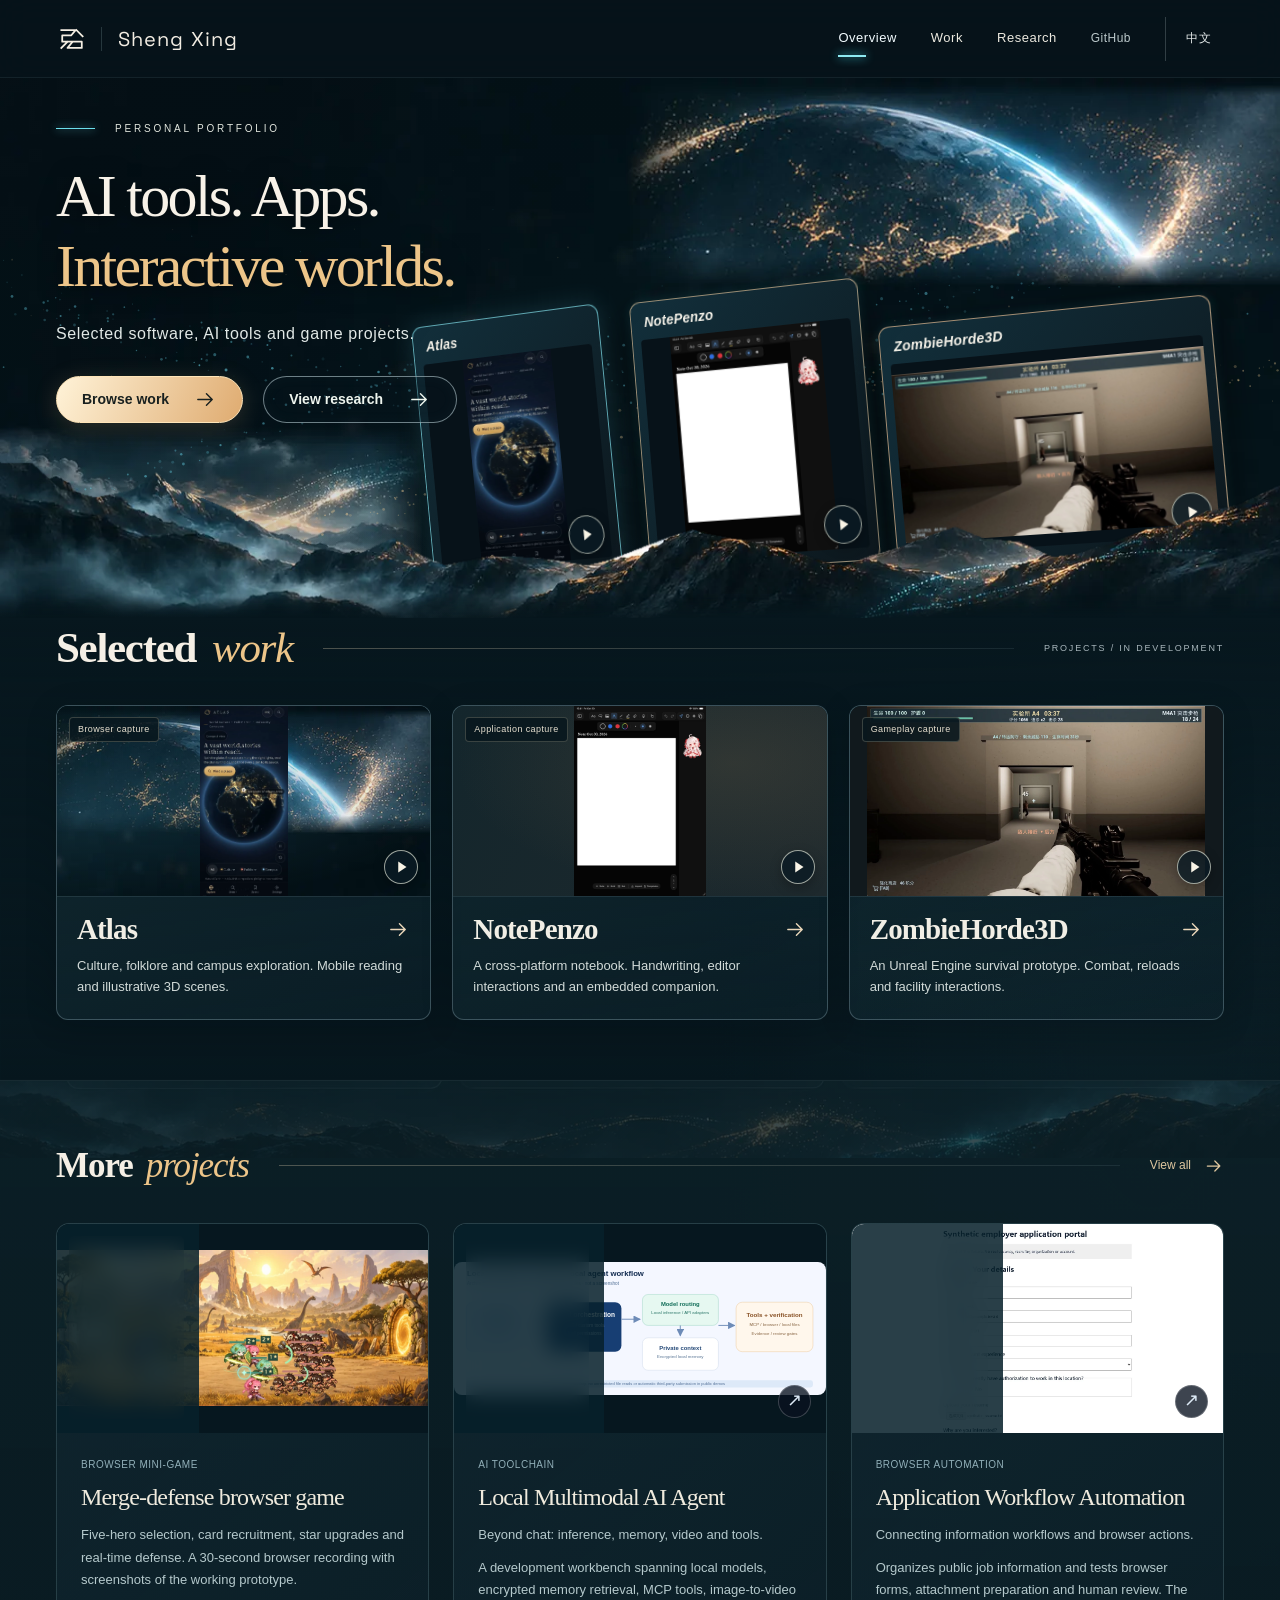
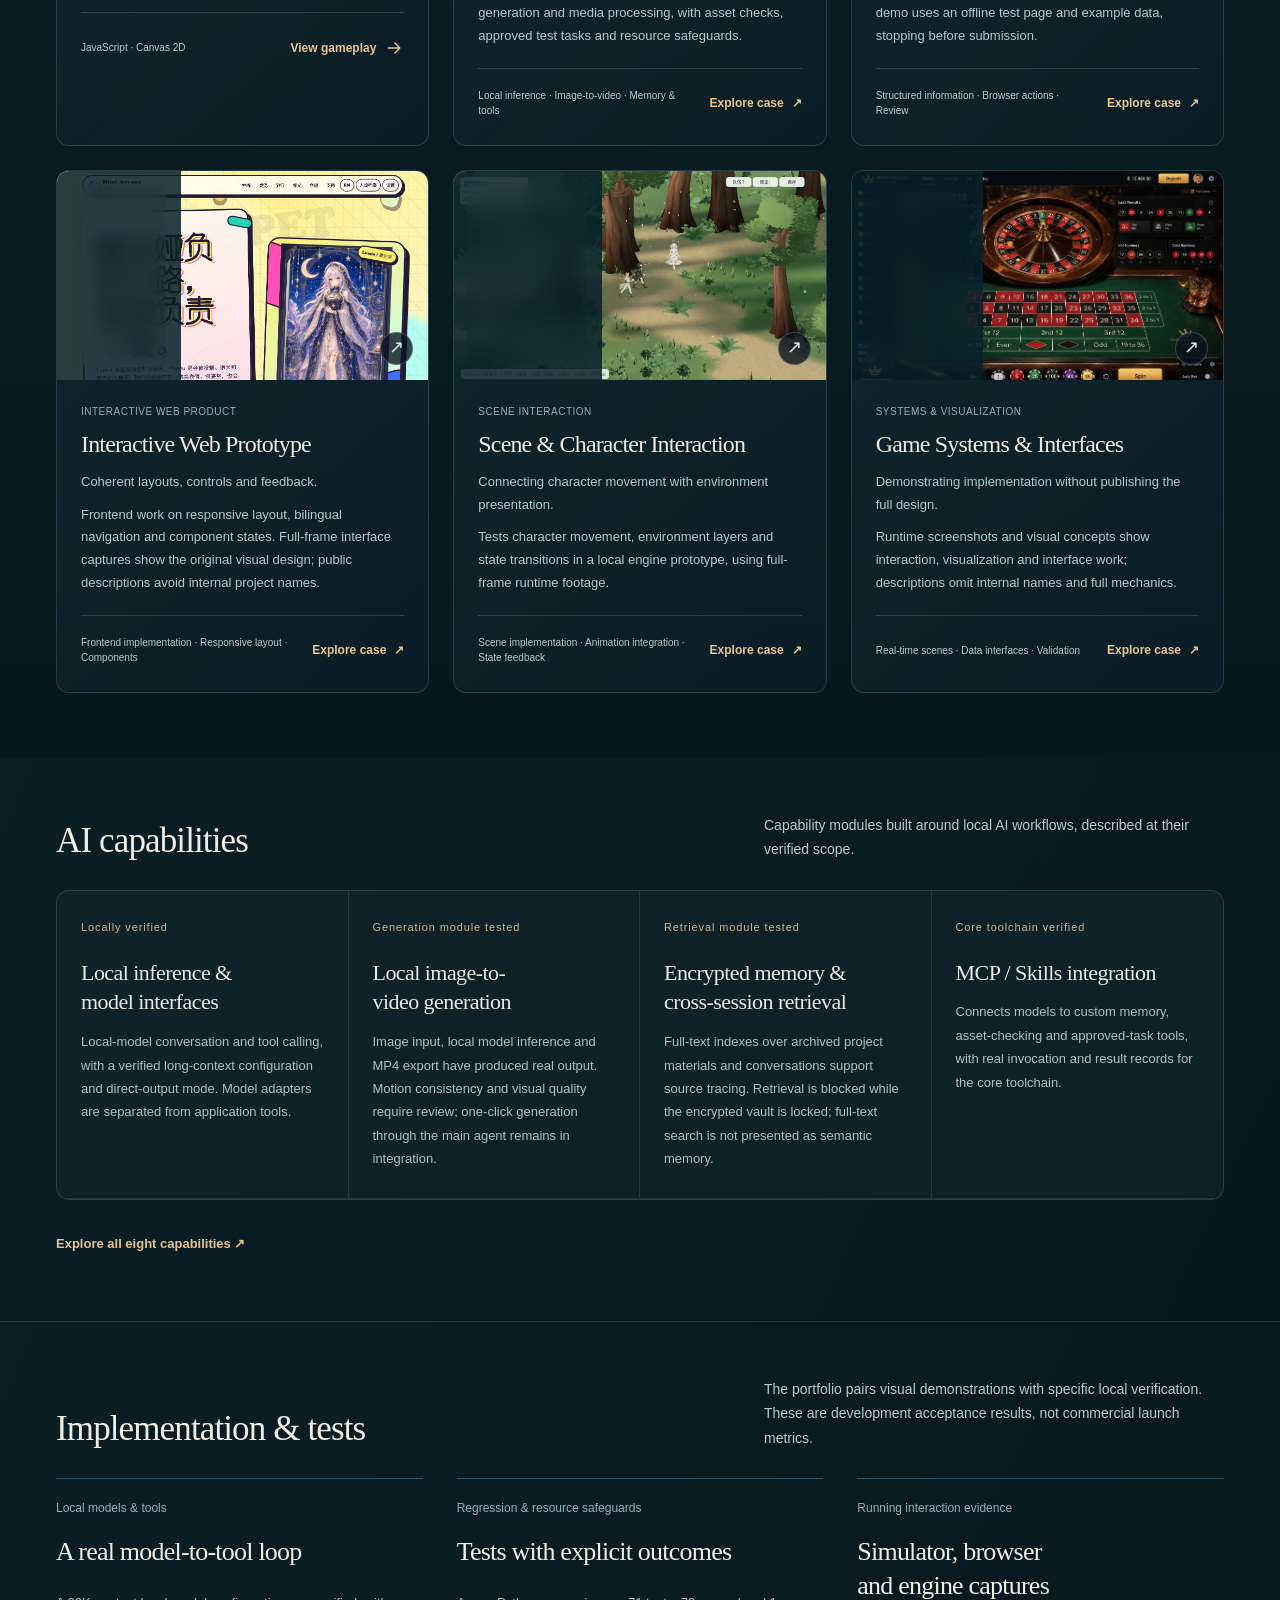
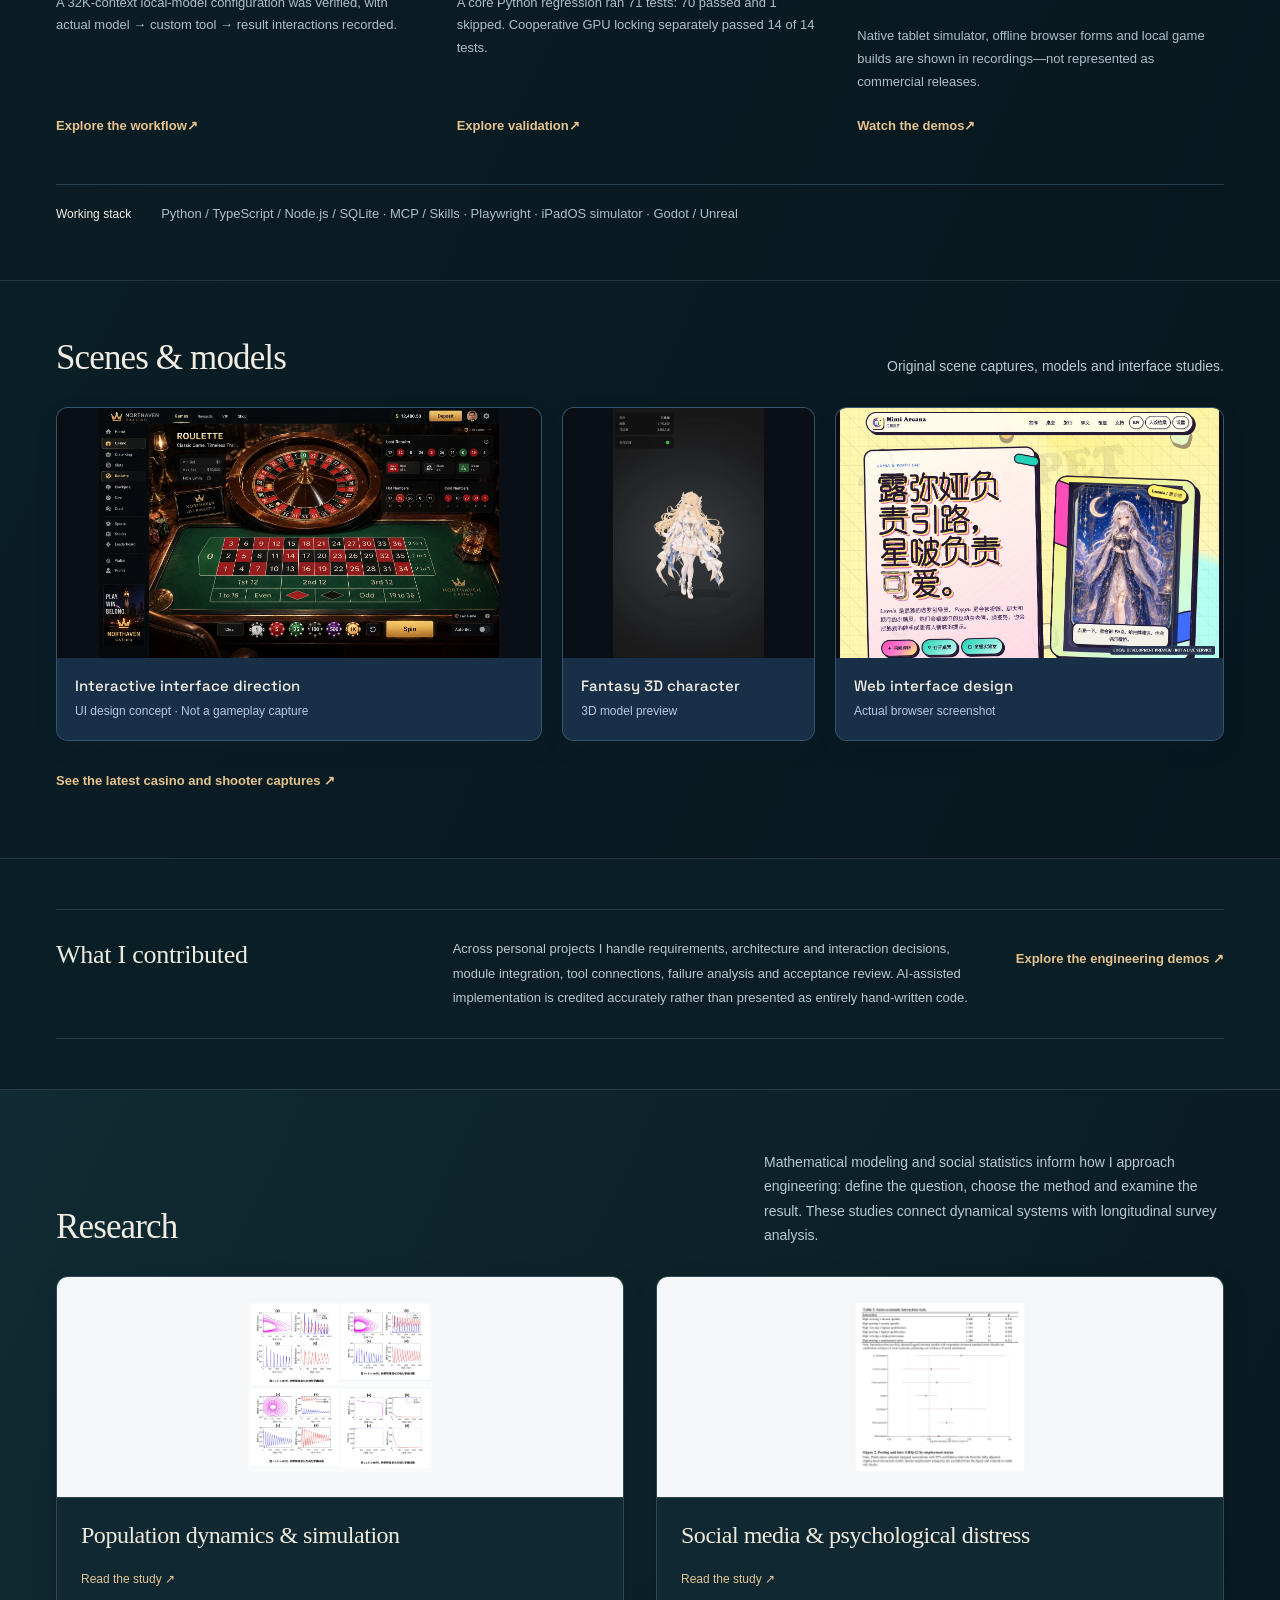
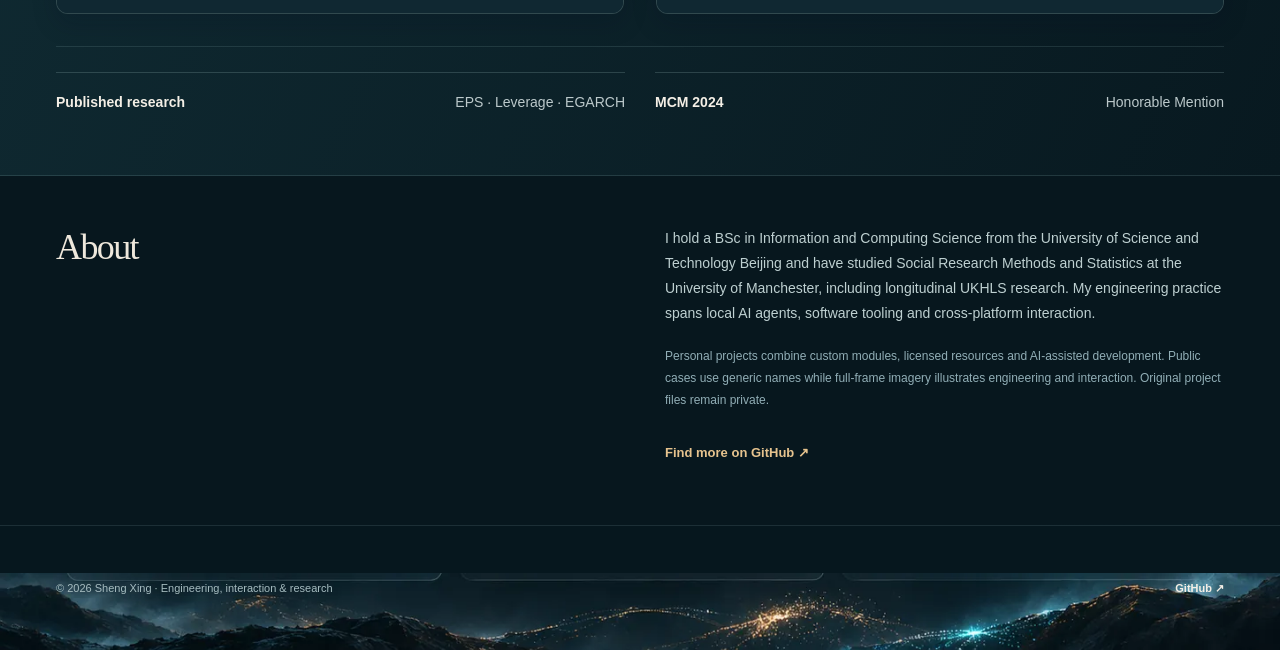
==== commit a1cdf003: "add-authentic-merge-defense-browser-game-footage" ====
--- a/index.html
+++ b/index.html
@@ -6,11 +6,11 @@
 <link href="https://derpytdm520.github.io/index.html" rel="canonical"/>
 <link href="https://derpytdm520.github.io/zh.html" hreflang="zh-CN" rel="alternate"/><link href="https://derpytdm520.github.io/index.html" hreflang="en" rel="alternate"/>
 <link href="assets/portfolio-v8.css" rel="stylesheet"/><script defer="" src="assets/portfolio-v6.js"></script>
-<link href="assets/portfolio-v10.css?v=20261115" rel="stylesheet"/><script defer="" src="assets/portfolio-v10.js?v=20261115"></script><link href="assets/portfolio-v11.css?v=20261116" rel="stylesheet"/><script defer="" src="assets/portfolio-v11.js?v=20261116"></script><link href="assets/portfolio-cinema.css?v=20261116a" rel="stylesheet"/><script defer="" src="assets/portfolio-cinema.js?v=20261116a"></script></head><body class="page-home v10 v11 cinema" data-cinema="12">
+<link href="assets/portfolio-v10.css?v=20261115" rel="stylesheet"/><script defer="" src="assets/portfolio-v10.js?v=20261115"></script><link href="assets/portfolio-v11.css?v=20261116" rel="stylesheet"/><script defer="" src="assets/portfolio-v11.js?v=20261116"></script><link href="assets/portfolio-cinema.css?v=20261116a" rel="stylesheet"/><script defer="" src="assets/portfolio-cinema.js?v=20261116a"></script><link href="assets/webgame-showcase.css?v=20261116" rel="stylesheet"/></head><body class="page-home v10 v11 cinema" data-cinema="12">
 <a class="skip-link" href="#main">Skip to content</a>
 <header class="site-header"><div class="container header-inner"><a aria-label="Sheng Xing — Home" class="brand" href="index.html"><span class="brand-mark"><svg aria-hidden="true" fill="none" viewbox="0 0 36 36"><path d="M6 8h16l-5 6H7v7h22v7H13l5-6M23 8l7 7M6 28l7-7" stroke="currentColor" stroke-linecap="square" stroke-linejoin="round" stroke-width="2"></path></svg></span><span class="brand-name">Sheng Xing</span></a>
 <nav aria-label="Primary navigation"><a aria-current="page" href="index.html">Overview</a><a href="demos.html">Work</a><a href="academic.html">Research</a><a aria-label="GitHub profile (opens in a new tab)" class="nav-github" href="https://github.com/DerpyTDM520" rel="noopener noreferrer" target="_blank">GitHub</a><a class="language" data-language="" href="zh.html" lang="zh-CN">中文</a></nav></div></header>
-<main id="main"><section aria-labelledby="home-title" class="cinema-intro"><div aria-hidden="true" class="cinema-intro__sky"></div><canvas aria-hidden="true" class="cinema-dust"></canvas><div class="cinema-intro__inner container"><div class="cinema-intro__copy"><p class="cinema-kicker">PERSONAL PORTFOLIO</p><h1 id="home-title">AI tools. Apps.<br/><span>Interactive worlds.</span></h1><p class="cinema-description">Selected software, AI tools and game projects.</p><div class="cinema-actions"><a class="cinema-button cinema-button--gold" href="demos.html">Browse work<svg aria-hidden="true" fill="none" viewbox="0 0 24 24"><path d="M4 12h15m-6-6 6 6-6 6" stroke="currentColor" stroke-linecap="round" stroke-linejoin="round" stroke-width="1.5"></path></svg></a><a class="cinema-button cinema-button--ghost" href="academic.html">View research<svg aria-hidden="true" fill="none" viewbox="0 0 24 24"><path d="M4 12h15m-6-6 6 6-6 6" stroke="currentColor" stroke-linecap="round" stroke-linejoin="round" stroke-width="1.5"></path></svg></a></div></div><div aria-label="Project recordings" class="cinema-deck"><a aria-label="Play Atlas · Browser capture" class="cinema-panel cinema-panel--atlas" data-video="assets/media/world-exploration-original-mobile-20261115.mp4" data-video-title="Atlas · Browser capture" href="assets/media/world-exploration-original-mobile-20261115.mp4"><span class="cinema-panel__name">Atlas</span><img alt="Atlas · Browser capture" decoding="async" fetchpriority="high" src="assets/media/world-exploration-original-mobile-poster.webp"/><span class="cinema-panel__play"><svg aria-hidden="true" fill="none" viewbox="0 0 24 24"><path d="m9 6 9 6-9 6V6Z" fill="currentColor"></path></svg></span></a><a aria-label="Play NotePenzo · Application capture" class="cinema-panel cinema-panel--notes" data-video="assets/media/tablet-interaction.mp4" data-video-title="NotePenzo · Application capture" href="assets/media/tablet-interaction.mp4"><span class="cinema-panel__name">NotePenzo</span><img alt="NotePenzo · Application capture" decoding="async" fetchpriority="auto" src="assets/media/tablet-editor.webp"/><span class="cinema-panel__play"><svg aria-hidden="true" fill="none" viewbox="0 0 24 24"><path d="m9 6 9 6-9 6V6Z" fill="currentColor"></path></svg></span></a><a aria-label="Play ZombieHorde3D · Gameplay capture" class="cinema-panel cinema-panel--zombie" data-video="assets/media/shooter-gameplay/m4-combat-20s.mp4" data-video-title="ZombieHorde3D · Gameplay capture" href="assets/media/shooter-gameplay/m4-combat-20s.mp4"><span class="cinema-panel__name">ZombieHorde3D</span><img alt="ZombieHorde3D · Gameplay capture" decoding="async" fetchpriority="auto" src="assets/media/shooter-gameplay/m4-combat-20s.webp"/><span class="cinema-panel__play"><svg aria-hidden="true" fill="none" viewbox="0 0 24 24"><path d="m9 6 9 6-9 6V6Z" fill="currentColor"></path></svg></span></a></div></div><div aria-hidden="true" class="cinema-intro__ridge"></div></section><section class="cinema-selected" id="projects"><div class="container"><div class="cinema-section-heading"><h2>Selected <em>work</em></h2><span aria-hidden="true" class="cinema-rule"></span><span class="cinema-section-note">PROJECTS / IN DEVELOPMENT</span></div><div class="cinema-feature-grid"><article class="cinema-project" data-project="atlas"><a aria-label="Play Atlas · Browser capture" class="cinema-project__media" data-video="assets/media/world-exploration-original-mobile-20261115.mp4" data-video-title="Atlas · Browser capture" href="assets/media/world-exploration-original-mobile-20261115.mp4"><img alt="Atlas · Browser capture" decoding="async" loading="lazy" src="assets/media/world-exploration-original-mobile-poster.webp"/><span class="cinema-project__play"><svg aria-hidden="true" fill="none" viewbox="0 0 24 24"><path d="m9 6 9 6-9 6V6Z" fill="currentColor"></path></svg></span><span class="cinema-project__type">Browser capture</span></a><div class="cinema-project__body"><h3><a href="demos.html#mobile-world-exploration">Atlas<svg aria-hidden="true" fill="none" viewbox="0 0 24 24"><path d="M4 12h15m-6-6 6 6-6 6" stroke="currentColor" stroke-linecap="round" stroke-linejoin="round" stroke-width="1.5"></path></svg></a></h3><p>Culture, folklore and campus exploration. Mobile reading and illustrative 3D scenes.</p></div></article><article class="cinema-project" data-project="notes"><a aria-label="Play NotePenzo · Application capture" class="cinema-project__media" data-video="assets/media/tablet-interaction.mp4" data-video-title="NotePenzo · Application capture" href="assets/media/tablet-interaction.mp4"><img alt="NotePenzo · Application capture" decoding="async" loading="lazy" src="assets/media/tablet-editor.webp"/><span class="cinema-project__play"><svg aria-hidden="true" fill="none" viewbox="0 0 24 24"><path d="m9 6 9 6-9 6V6Z" fill="currentColor"></path></svg></span><span class="cinema-project__type">Application capture</span></a><div class="cinema-project__body"><h3><a href="demos.html#apps">NotePenzo<svg aria-hidden="true" fill="none" viewbox="0 0 24 24"><path d="M4 12h15m-6-6 6 6-6 6" stroke="currentColor" stroke-linecap="round" stroke-linejoin="round" stroke-width="1.5"></path></svg></a></h3><p>A cross-platform notebook. Handwriting, editor interactions and an embedded companion.</p></div></article><article class="cinema-project" data-project="zombie"><a aria-label="Play ZombieHorde3D · Gameplay capture" class="cinema-project__media" data-video="assets/media/shooter-gameplay/m4-combat-20s.mp4" data-video-title="ZombieHorde3D · Gameplay capture" href="assets/media/shooter-gameplay/m4-combat-20s.mp4"><img alt="ZombieHorde3D · Gameplay capture" decoding="async" loading="lazy" src="assets/media/shooter-gameplay/m4-combat-20s.webp"/><span class="cinema-project__play"><svg aria-hidden="true" fill="none" viewbox="0 0 24 24"><path d="m9 6 9 6-9 6V6Z" fill="currentColor"></path></svg></span><span class="cinema-project__type">Gameplay capture</span></a><div class="cinema-project__body"><h3><a href="demos.html#zombie">ZombieHorde3D<svg aria-hidden="true" fill="none" viewbox="0 0 24 24"><path d="M4 12h15m-6-6 6 6-6 6" stroke="currentColor" stroke-linecap="round" stroke-linejoin="round" stroke-width="1.5"></path></svg></a></h3><p>An Unreal Engine survival prototype. Combat, reloads and facility interactions.</p></div></article></div></div></section><section class="cinema-more" id="more-projects"><div class="container"><div class="cinema-section-heading"><h2>More <em>projects</em></h2><span aria-hidden="true" class="cinema-rule"></span><a href="demos.html">View all<svg aria-hidden="true" fill="none" viewbox="0 0 24 24"><path d="M4 12h15m-6-6 6 6-6 6" stroke="currentColor" stroke-linecap="round" stroke-linejoin="round" stroke-width="1.5"></path></svg></a></div><div class="project-grid"><article class="project"><a aria-label="Local Multimodal AI Agent" class="project-preview" href="demos.html#agent"><img alt="Local AI agent overview: models, memory, tools and checks" decoding="async" loading="lazy" src="assets/media/agent-architecture.svg?v=full7"/><span class="media-type">Architecture overview</span><span aria-hidden="true" class="preview-arrow">↗</span></a><div class="project-body"><div class="project-meta"><span>AI toolchain</span></div><h3><a href="demos.html#agent">Local Multimodal AI Agent</a></h3><p class="project-headline">Beyond chat: inference, memory, video and tools.</p><p>A development workbench spanning local models, encrypted memory retrieval, MCP tools, image-to-video generation and media processing, with asset checks, approved test tasks and resource safeguards.</p><div class="project-bottom"><span>Local inference · Image-to-video · Memory &amp; tools</span><a href="demos.html#agent">Explore case <span aria-hidden="true">↗</span></a></div></div></article><article class="project"><a aria-label="Application Workflow Automation" class="project-preview" href="demos.html#automation"><img alt="Offline form-preparation workflow example" decoding="async" loading="lazy" src="assets/media/automation-form.webp?v=full7"/><span class="media-type">Offline form validation</span><span aria-hidden="true" class="preview-arrow">↗</span></a><div class="project-body"><div class="project-meta"><span>Browser automation</span></div><h3><a href="demos.html#automation">Application Workflow Automation</a></h3><p class="project-headline">Connecting information workflows and browser actions.</p><p>Organizes public job information and tests browser forms, attachment preparation and human review. The demo uses an offline test page and example data, stopping before submission.</p><div class="project-bottom"><span>Structured information · Browser actions · Review</span><a href="demos.html#automation">Explore case <span aria-hidden="true">↗</span></a></div></div></article><article class="project"><a aria-label="Interactive Web Prototype" class="project-preview" href="demos.html#web"><img alt="Full-frame web interface and components" decoding="async" loading="lazy" src="assets/media/web-landing.webp?v=full7"/><span class="media-type">Browser capture</span><span aria-hidden="true" class="preview-arrow">↗</span></a><div class="project-body"><div class="project-meta"><span>Interactive web product</span></div><h3><a href="demos.html#web">Interactive Web Prototype</a></h3><p class="project-headline">Coherent layouts, controls and feedback.</p><p>Frontend work on responsive layout, bilingual navigation and component states. Full-frame interface captures show the original visual design; public descriptions avoid internal project names.</p><div class="project-bottom"><span>Frontend implementation · Responsive layout · Components</span><a href="demos.html#web">Explore case <span aria-hidden="true">↗</span></a></div></div></article><article class="project"><a aria-label="Scene &amp; Character Interaction" class="project-preview" href="demos.html#games"><img alt="Full-frame real-time scene interaction" decoding="async" loading="lazy" src="assets/media/scene-preview.webp?v=full7"/><span class="media-type">Recorded game build</span><span aria-hidden="true" class="preview-arrow">↗</span></a><div class="project-body"><div class="project-meta"><span>Scene interaction</span></div><h3><a href="demos.html#games">Scene &amp; Character Interaction</a></h3><p class="project-headline">Connecting character movement with environment presentation.</p><p>Tests character movement, environment layers and state transitions in a local engine prototype, using full-frame runtime footage.</p><div class="project-bottom"><span>Scene implementation · Animation integration · State feedback</span><a href="demos.html#games">Explore case <span aria-hidden="true">↗</span></a></div></div></article><article class="project"><a aria-label="Game Systems &amp; Interfaces" class="project-preview" href="demos.html#game-systems"><img alt="Full-frame data interface screenshot" decoding="async" loading="lazy" src="assets/media/visual-concept.webp?v=full7"/><span class="media-type">UI design concept</span><span aria-hidden="true" class="preview-arrow">↗</span></a><div class="project-body"><div class="project-meta"><span>Systems &amp; visualization</span></div><h3><a href="demos.html#game-systems">Game Systems &amp; Interfaces</a></h3><p class="project-headline">Demonstrating implementation without publishing the full design.</p><p>Runtime screenshots and visual concepts show interaction, visualization and interface work; descriptions omit internal names and full mechanics.</p><div class="project-bottom"><span>Real-time scenes · Data interfaces · Validation</span><a href="demos.html#game-systems">Explore case <span aria-hidden="true">↗</span></a></div></div></article></div></div></section><section class="capability-section" id="capability-preview"><div class="container"><div class="section-heading"><h2>AI capabilities</h2><p>Capability modules built around local AI workflows, described at their verified scope.</p></div><div class="capability-grid"><article class="capability" data-capability="local-inference"><div class="capability-top"><span>01</span><p>Locally verified</p></div><h3>Local inference &amp; model interfaces</h3><p>Local-model conversation and tool calling, with a verified long-context configuration and direct-output mode. Model adapters are separated from application tools.</p></article><article class="capability" data-capability="local-video"><div class="capability-top"><span>02</span><p>Generation module tested</p></div><h3>Local image-to-video generation</h3><p>Image input, local model inference and MP4 export have produced real output. Motion consistency and visual quality require review; one-click generation through the main agent remains in integration.</p></article><article class="capability" data-capability="private-memory"><div class="capability-top"><span>03</span><p>Retrieval module tested</p></div><h3>Encrypted memory &amp; cross-session retrieval</h3><p>Full-text indexes over archived project materials and conversations support source tracing. Retrieval is blocked while the encrypted vault is locked; full-text search is not presented as semantic memory.</p></article><article class="capability" data-capability="tool-integration"><div class="capability-top"><span>04</span><p>Core toolchain verified</p></div><h3>MCP / Skills integration</h3><p>Connects models to custom memory, asset-checking and approved-task tools, with real invocation and result records for the core toolchain.</p></article></div><a class="text-link" href="demos.html#agent-capabilities">Explore all eight capabilities ↗</a></div></section><section class="proof-section" id="engineering-evidence"><div class="container">
+<main id="main"><section aria-labelledby="home-title" class="cinema-intro"><div aria-hidden="true" class="cinema-intro__sky"></div><canvas aria-hidden="true" class="cinema-dust"></canvas><div class="cinema-intro__inner container"><div class="cinema-intro__copy"><p class="cinema-kicker">PERSONAL PORTFOLIO</p><h1 id="home-title">AI tools. Apps.<br/><span>Interactive worlds.</span></h1><p class="cinema-description">Selected software, AI tools and game projects.</p><div class="cinema-actions"><a class="cinema-button cinema-button--gold" href="demos.html">Browse work<svg aria-hidden="true" fill="none" viewbox="0 0 24 24"><path d="M4 12h15m-6-6 6 6-6 6" stroke="currentColor" stroke-linecap="round" stroke-linejoin="round" stroke-width="1.5"></path></svg></a><a class="cinema-button cinema-button--ghost" href="academic.html">View research<svg aria-hidden="true" fill="none" viewbox="0 0 24 24"><path d="M4 12h15m-6-6 6 6-6 6" stroke="currentColor" stroke-linecap="round" stroke-linejoin="round" stroke-width="1.5"></path></svg></a></div></div><div aria-label="Project recordings" class="cinema-deck"><a aria-label="Play Atlas · Browser capture" class="cinema-panel cinema-panel--atlas" data-video="assets/media/world-exploration-original-mobile-20261115.mp4" data-video-title="Atlas · Browser capture" href="assets/media/world-exploration-original-mobile-20261115.mp4"><span class="cinema-panel__name">Atlas</span><img alt="Atlas · Browser capture" decoding="async" fetchpriority="high" src="assets/media/world-exploration-original-mobile-poster.webp"/><span class="cinema-panel__play"><svg aria-hidden="true" fill="none" viewbox="0 0 24 24"><path d="m9 6 9 6-9 6V6Z" fill="currentColor"></path></svg></span></a><a aria-label="Play NotePenzo · Application capture" class="cinema-panel cinema-panel--notes" data-video="assets/media/tablet-interaction.mp4" data-video-title="NotePenzo · Application capture" href="assets/media/tablet-interaction.mp4"><span class="cinema-panel__name">NotePenzo</span><img alt="NotePenzo · Application capture" decoding="async" fetchpriority="auto" src="assets/media/tablet-editor.webp"/><span class="cinema-panel__play"><svg aria-hidden="true" fill="none" viewbox="0 0 24 24"><path d="m9 6 9 6-9 6V6Z" fill="currentColor"></path></svg></span></a><a aria-label="Play ZombieHorde3D · Gameplay capture" class="cinema-panel cinema-panel--zombie" data-video="assets/media/shooter-gameplay/m4-combat-20s.mp4" data-video-title="ZombieHorde3D · Gameplay capture" href="assets/media/shooter-gameplay/m4-combat-20s.mp4"><span class="cinema-panel__name">ZombieHorde3D</span><img alt="ZombieHorde3D · Gameplay capture" decoding="async" fetchpriority="auto" src="assets/media/shooter-gameplay/m4-combat-20s.webp"/><span class="cinema-panel__play"><svg aria-hidden="true" fill="none" viewbox="0 0 24 24"><path d="m9 6 9 6-9 6V6Z" fill="currentColor"></path></svg></span></a></div></div><div aria-hidden="true" class="cinema-intro__ridge"></div></section><section class="cinema-selected" id="projects"><div class="container"><div class="cinema-section-heading"><h2>Selected <em>work</em></h2><span aria-hidden="true" class="cinema-rule"></span><span class="cinema-section-note">PROJECTS / IN DEVELOPMENT</span></div><div class="cinema-feature-grid"><article class="cinema-project" data-project="atlas"><a aria-label="Play Atlas · Browser capture" class="cinema-project__media" data-video="assets/media/world-exploration-original-mobile-20261115.mp4" data-video-title="Atlas · Browser capture" href="assets/media/world-exploration-original-mobile-20261115.mp4"><img alt="Atlas · Browser capture" decoding="async" loading="lazy" src="assets/media/world-exploration-original-mobile-poster.webp"/><span class="cinema-project__play"><svg aria-hidden="true" fill="none" viewbox="0 0 24 24"><path d="m9 6 9 6-9 6V6Z" fill="currentColor"></path></svg></span><span class="cinema-project__type">Browser capture</span></a><div class="cinema-project__body"><h3><a href="demos.html#mobile-world-exploration">Atlas<svg aria-hidden="true" fill="none" viewbox="0 0 24 24"><path d="M4 12h15m-6-6 6 6-6 6" stroke="currentColor" stroke-linecap="round" stroke-linejoin="round" stroke-width="1.5"></path></svg></a></h3><p>Culture, folklore and campus exploration. Mobile reading and illustrative 3D scenes.</p></div></article><article class="cinema-project" data-project="notes"><a aria-label="Play NotePenzo · Application capture" class="cinema-project__media" data-video="assets/media/tablet-interaction.mp4" data-video-title="NotePenzo · Application capture" href="assets/media/tablet-interaction.mp4"><img alt="NotePenzo · Application capture" decoding="async" loading="lazy" src="assets/media/tablet-editor.webp"/><span class="cinema-project__play"><svg aria-hidden="true" fill="none" viewbox="0 0 24 24"><path d="m9 6 9 6-9 6V6Z" fill="currentColor"></path></svg></span><span class="cinema-project__type">Application capture</span></a><div class="cinema-project__body"><h3><a href="demos.html#apps">NotePenzo<svg aria-hidden="true" fill="none" viewbox="0 0 24 24"><path d="M4 12h15m-6-6 6 6-6 6" stroke="currentColor" stroke-linecap="round" stroke-linejoin="round" stroke-width="1.5"></path></svg></a></h3><p>A cross-platform notebook. Handwriting, editor interactions and an embedded companion.</p></div></article><article class="cinema-project" data-project="zombie"><a aria-label="Play ZombieHorde3D · Gameplay capture" class="cinema-project__media" data-video="assets/media/shooter-gameplay/m4-combat-20s.mp4" data-video-title="ZombieHorde3D · Gameplay capture" href="assets/media/shooter-gameplay/m4-combat-20s.mp4"><img alt="ZombieHorde3D · Gameplay capture" decoding="async" loading="lazy" src="assets/media/shooter-gameplay/m4-combat-20s.webp"/><span class="cinema-project__play"><svg aria-hidden="true" fill="none" viewbox="0 0 24 24"><path d="m9 6 9 6-9 6V6Z" fill="currentColor"></path></svg></span><span class="cinema-project__type">Gameplay capture</span></a><div class="cinema-project__body"><h3><a href="demos.html#zombie">ZombieHorde3D<svg aria-hidden="true" fill="none" viewbox="0 0 24 24"><path d="M4 12h15m-6-6 6 6-6 6" stroke="currentColor" stroke-linecap="round" stroke-linejoin="round" stroke-width="1.5"></path></svg></a></h3><p>An Unreal Engine survival prototype. Combat, reloads and facility interactions.</p></div></article></div></div></section><section class="cinema-more" id="more-projects"><div class="container"><div class="cinema-section-heading"><h2>More <em>projects</em></h2><span aria-hidden="true" class="cinema-rule"></span><a href="demos.html">View all<svg aria-hidden="true" fill="none" viewbox="0 0 24 24"><path d="M4 12h15m-6-6 6 6-6 6" stroke="currentColor" stroke-linecap="round" stroke-linejoin="round" stroke-width="1.5"></path></svg></a></div><div class="project-grid"><article class="project webgame-home-card"><a aria-label="View the merge-defense browser game" class="project-preview" href="demos.html?field=games#webgame"><img alt="Real browser gameplay: defenders facing an incoming enemy wave" height="420" loading="lazy" src="assets/media/web-minigame/battle-scene.webp" width="1000"/><span class="media-type">Gameplay recording</span></a><div class="project-body"><div class="project-meta"><span>Browser mini-game</span></div><h3><a href="demos.html?field=games#webgame">Merge-defense browser game</a></h3><p>Five-hero selection, card recruitment, star upgrades and real-time defense. A 30-second browser recording with screenshots of the working prototype.</p><div class="project-bottom"><span>JavaScript · Canvas 2D</span><a href="demos.html?field=games#webgame">View gameplay<svg aria-hidden="true" fill="none" viewbox="0 0 24 24"><path d="M5 12h14m-6-6 6 6-6 6" stroke="currentColor" stroke-linecap="round" stroke-linejoin="round" stroke-width="1.6"></path></svg></a></div></div></article><article class="project"><a aria-label="Local Multimodal AI Agent" class="project-preview" href="demos.html#agent"><img alt="Local AI agent overview: models, memory, tools and checks" decoding="async" loading="lazy" src="assets/media/agent-architecture.svg?v=full7"/><span class="media-type">Architecture overview</span><span aria-hidden="true" class="preview-arrow">↗</span></a><div class="project-body"><div class="project-meta"><span>AI toolchain</span></div><h3><a href="demos.html#agent">Local Multimodal AI Agent</a></h3><p class="project-headline">Beyond chat: inference, memory, video and tools.</p><p>A development workbench spanning local models, encrypted memory retrieval, MCP tools, image-to-video generation and media processing, with asset checks, approved test tasks and resource safeguards.</p><div class="project-bottom"><span>Local inference · Image-to-video · Memory &amp; tools</span><a href="demos.html#agent">Explore case <span aria-hidden="true">↗</span></a></div></div></article><article class="project"><a aria-label="Application Workflow Automation" class="project-preview" href="demos.html#automation"><img alt="Offline form-preparation workflow example" decoding="async" loading="lazy" src="assets/media/automation-form.webp?v=full7"/><span class="media-type">Offline form validation</span><span aria-hidden="true" class="preview-arrow">↗</span></a><div class="project-body"><div class="project-meta"><span>Browser automation</span></div><h3><a href="demos.html#automation">Application Workflow Automation</a></h3><p class="project-headline">Connecting information workflows and browser actions.</p><p>Organizes public job information and tests browser forms, attachment preparation and human review. The demo uses an offline test page and example data, stopping before submission.</p><div class="project-bottom"><span>Structured information · Browser actions · Review</span><a href="demos.html#automation">Explore case <span aria-hidden="true">↗</span></a></div></div></article><article class="project"><a aria-label="Interactive Web Prototype" class="project-preview" href="demos.html#web"><img alt="Full-frame web interface and components" decoding="async" loading="lazy" src="assets/media/web-landing.webp?v=full7"/><span class="media-type">Browser capture</span><span aria-hidden="true" class="preview-arrow">↗</span></a><div class="project-body"><div class="project-meta"><span>Interactive web product</span></div><h3><a href="demos.html#web">Interactive Web Prototype</a></h3><p class="project-headline">Coherent layouts, controls and feedback.</p><p>Frontend work on responsive layout, bilingual navigation and component states. Full-frame interface captures show the original visual design; public descriptions avoid internal project names.</p><div class="project-bottom"><span>Frontend implementation · Responsive layout · Components</span><a href="demos.html#web">Explore case <span aria-hidden="true">↗</span></a></div></div></article><article class="project"><a aria-label="Scene &amp; Character Interaction" class="project-preview" href="demos.html#games"><img alt="Full-frame real-time scene interaction" decoding="async" loading="lazy" src="assets/media/scene-preview.webp?v=full7"/><span class="media-type">Recorded game build</span><span aria-hidden="true" class="preview-arrow">↗</span></a><div class="project-body"><div class="project-meta"><span>Scene interaction</span></div><h3><a href="demos.html#games">Scene &amp; Character Interaction</a></h3><p class="project-headline">Connecting character movement with environment presentation.</p><p>Tests character movement, environment layers and state transitions in a local engine prototype, using full-frame runtime footage.</p><div class="project-bottom"><span>Scene implementation · Animation integration · State feedback</span><a href="demos.html#games">Explore case <span aria-hidden="true">↗</span></a></div></div></article><article class="project"><a aria-label="Game Systems &amp; Interfaces" class="project-preview" href="demos.html#game-systems"><img alt="Full-frame data interface screenshot" decoding="async" loading="lazy" src="assets/media/visual-concept.webp?v=full7"/><span class="media-type">UI design concept</span><span aria-hidden="true" class="preview-arrow">↗</span></a><div class="project-body"><div class="project-meta"><span>Systems &amp; visualization</span></div><h3><a href="demos.html#game-systems">Game Systems &amp; Interfaces</a></h3><p class="project-headline">Demonstrating implementation without publishing the full design.</p><p>Runtime screenshots and visual concepts show interaction, visualization and interface work; descriptions omit internal names and full mechanics.</p><div class="project-bottom"><span>Real-time scenes · Data interfaces · Validation</span><a href="demos.html#game-systems">Explore case <span aria-hidden="true">↗</span></a></div></div></article></div></div></section><section class="capability-section" id="capability-preview"><div class="container"><div class="section-heading"><h2>AI capabilities</h2><p>Capability modules built around local AI workflows, described at their verified scope.</p></div><div class="capability-grid"><article class="capability" data-capability="local-inference"><div class="capability-top"><span>01</span><p>Locally verified</p></div><h3>Local inference &amp; model interfaces</h3><p>Local-model conversation and tool calling, with a verified long-context configuration and direct-output mode. Model adapters are separated from application tools.</p></article><article class="capability" data-capability="local-video"><div class="capability-top"><span>02</span><p>Generation module tested</p></div><h3>Local image-to-video generation</h3><p>Image input, local model inference and MP4 export have produced real output. Motion consistency and visual quality require review; one-click generation through the main agent remains in integration.</p></article><article class="capability" data-capability="private-memory"><div class="capability-top"><span>03</span><p>Retrieval module tested</p></div><h3>Encrypted memory &amp; cross-session retrieval</h3><p>Full-text indexes over archived project materials and conversations support source tracing. Retrieval is blocked while the encrypted vault is locked; full-text search is not presented as semantic memory.</p></article><article class="capability" data-capability="tool-integration"><div class="capability-top"><span>04</span><p>Core toolchain verified</p></div><h3>MCP / Skills integration</h3><p>Connects models to custom memory, asset-checking and approved-task tools, with real invocation and result records for the core toolchain.</p></article></div><a class="text-link" href="demos.html#agent-capabilities">Explore all eight capabilities ↗</a></div></section><section class="proof-section" id="engineering-evidence"><div class="container">
 <div class="section-heading"><h2>Implementation &amp; tests</h2><p>The portfolio pairs visual demonstrations with specific local verification. These are development acceptance results, not commercial launch metrics.</p></div>
 <div class="proof-grid"><article class="proof-case"><div class="proof-top"><span>01</span><small>Local models &amp; tools</small></div><h3>A real model-to-tool loop</h3><p>A 32K-context local-model configuration was verified, with actual model → custom tool → result interactions recorded.</p><a href="demos.html#agent">Explore the workflow <span aria-hidden="true">↗</span></a></article><article class="proof-case"><div class="proof-top"><span>02</span><small>Regression &amp; resource safeguards</small></div><h3>Tests with explicit outcomes</h3><p>A core Python regression ran 71 tests: 70 passed and 1 skipped. Cooperative GPU locking separately passed 14 of 14 tests.</p><a href="demos.html#agent-capabilities">Explore validation <span aria-hidden="true">↗</span></a></article><article class="proof-case"><div class="proof-top"><span>03</span><small>Running interaction evidence</small></div><h3>Simulator, browser and engine captures</h3><p>Native tablet simulator, offline browser forms and local game builds are shown in recordings—not represented as commercial releases.</p><a href="demos.html">Watch the demos <span aria-hidden="true">↗</span></a></article></div>
 <div class="proof-stack"><strong>Working stack</strong><p>Python / TypeScript / Node.js / SQLite · MCP / Skills · Playwright · iPadOS simulator · Godot / Unreal</p></div>
--- a/assets/webgame-showcase.css
+++ b/assets/webgame-showcase.css
@@ -0,0 +1,35 @@
+/* Scoped gameplay exhibit; the approved cinematic portfolio remains unchanged. */
+#webgame{scroll-margin-top:100px}
+#webgame .webgame-feature{display:grid;grid-template-columns:212px minmax(0,1fr);gap:35px;align-items:center;padding:26px 30px;border:1px solid #88b1b33b;border-radius:14px;background:linear-gradient(125deg,#102b32e8,#0b1c25e8)}
+#webgame .webgame-recording{margin:0;max-width:212px;width:100%;align-self:start}
+#webgame .webgame-video-cover{display:block;position:relative;border:1px solid #94c1be6b;border-radius:14px;padding:5px;background:#0c1d24;overflow:hidden;box-shadow:0 12px 35px #0005}
+#webgame .webgame-video-cover img{display:block;width:100%;height:auto;max-height:none;aspect-ratio:430/932;object-fit:contain;border-radius:9px}
+#webgame .webgame-play{position:absolute;bottom:17px;left:calc(50% - 22px);width:44px;height:44px;display:grid;place-items:center;border:1px solid #eee4d1bc;background:#102b37e8;border-radius:50%;color:#fff1d8;transition:background .2s,transform .2s}
+#webgame .webgame-play svg{width:24px;height:24px}
+#webgame .webgame-video-cover:hover .webgame-play{background:#35656ee8;transform:scale(1.06)}
+#webgame .webgame-recording figcaption{font-size:11px;line-height:1.55;color:#afc7c8;text-align:center;margin-top:12px}
+#webgame .webgame-overview{min-width:0}
+#webgame .webgame-overview>h3{font-size:28px;line-height:1.3;margin:0 0 15px;color:#f5ead4}
+#webgame .webgame-overview>p{font-size:14px;line-height:1.8;margin:0 0 14px;color:#c1d3d6;max-width:67ch}
+#webgame .webgame-facts{display:flex;flex-wrap:wrap;gap:14px;color:#98bbb9;font-size:12px;line-height:1.6;margin:0 0 10px}
+#webgame .webgame-open{display:inline-flex;align-items:center;gap:13px;min-height:44px;color:#ebca98;font-size:13px;text-decoration:none}
+#webgame .webgame-open svg{width:20px;height:20px}
+#webgame .webgame-scene{margin:13px 0 0;border-top:1px solid #a5c7cd27;padding-top:15px}
+#webgame .webgame-scene .zoom-trigger{width:100%;display:block;position:relative;padding:0;border:1px solid #a5c7cd3b;border-radius:9px;background:#091b24;overflow:hidden}
+#webgame .webgame-scene img{width:100%;height:auto;display:block;aspect-ratio:1000/420;object-fit:contain;max-height:270px}
+#webgame .webgame-scene figcaption{font-size:11px;line-height:1.55;color:#a1babe;margin-top:9px}
+#webgame .webgame-gallery{display:grid;grid-template-columns:repeat(3,minmax(0,1fr));gap:19px;margin:22px 0 0}
+#webgame .webgame-gallery figure{margin:0;border:1px solid #80a7b43a;border-radius:11px;overflow:hidden;background:#0d232b}
+#webgame .webgame-gallery .zoom-trigger{position:relative;display:grid;place-items:center;width:100%;height:225px;padding:8px;border:0;border-radius:0;background:#0a1c23;overflow:hidden}
+#webgame .webgame-gallery img{display:block;width:auto;height:100%;max-width:100%;object-fit:contain}
+#webgame .webgame-gallery figcaption{padding:12px 16px;font-size:13px;line-height:1.5;color:#d5e6e5}
+#webgame .zoom-label{position:absolute;right:10px;bottom:10px;background:#0c2734ec;color:#f0e7d3;border:1px solid #c1dadd44;border-radius:6px;font-size:11px;padding:5px 8px}
+#webgame .section-footnote a{color:#eccb99;text-decoration:underline;text-underline-offset:3px}
+#webgame-credits{scroll-margin-top:100px}
+#webgame-credits p{color:#c1d2d4;font-size:14px;line-height:1.85;max-width:950px}
+#webgame-credits a{color:#f0cd98;text-decoration:underline;text-underline-offset:4px}
+#more-projects .webgame-home-card .project-preview img{width:100%;height:100%;object-fit:contain}
+@media(max-width:900px){#webgame .webgame-feature{grid-template-columns:180px minmax(0,1fr);gap:24px;padding:24px}#webgame .webgame-overview>h3{font-size:25px}#webgame .webgame-overview>p{font-size:13px}#webgame .webgame-gallery .zoom-trigger{height:200px}}
+@media(max-width:600px){#webgame .webgame-feature{grid-template-columns:112px minmax(0,1fr);gap:15px;padding:16px 13px;align-items:start}#webgame .webgame-recording figcaption{font-size:9px;line-height:1.7;margin-top:9px}#webgame .webgame-video-cover{padding:3px;border-radius:11px}#webgame .webgame-video-cover img{border-radius:7px}#webgame .webgame-play{bottom:11px}#webgame .webgame-overview>h3{font-size:21px;line-height:1.25;margin-bottom:10px}#webgame .webgame-overview>p{font-size:12px;line-height:1.75;margin-bottom:9px}#webgame .webgame-facts{font-size:10px;gap:5px;margin-bottom:7px}#webgame .webgame-open{font-size:11px;gap:7px;min-height:44px}#webgame .webgame-scene{margin-top:10px;padding-top:10px}#webgame .webgame-scene figcaption{font-size:10px;line-height:1.6}#webgame .webgame-gallery{gap:10px;margin-top:16px}#webgame .webgame-gallery .zoom-trigger{height:166px;padding:5px}#webgame .webgame-gallery figcaption{font-size:11px;padding:9px 10px}#webgame .zoom-label{font-size:9px;padding:3px 5px;right:5px;bottom:5px}#webgame .webgame-scene .zoom-label{display:none}#webgame-credits p{font-size:13px}}
+@media(max-width:360px){#webgame .webgame-feature{grid-template-columns:95px minmax(0,1fr);gap:12px;padding:14px 11px}#webgame .webgame-overview>h3{font-size:19px}#webgame .webgame-gallery .zoom-trigger{height:140px}#webgame .webgame-gallery figcaption{font-size:10px;padding:9px 7px}}
+@media(prefers-reduced-motion:reduce){#webgame .webgame-play{transition:none;transform:none}}
